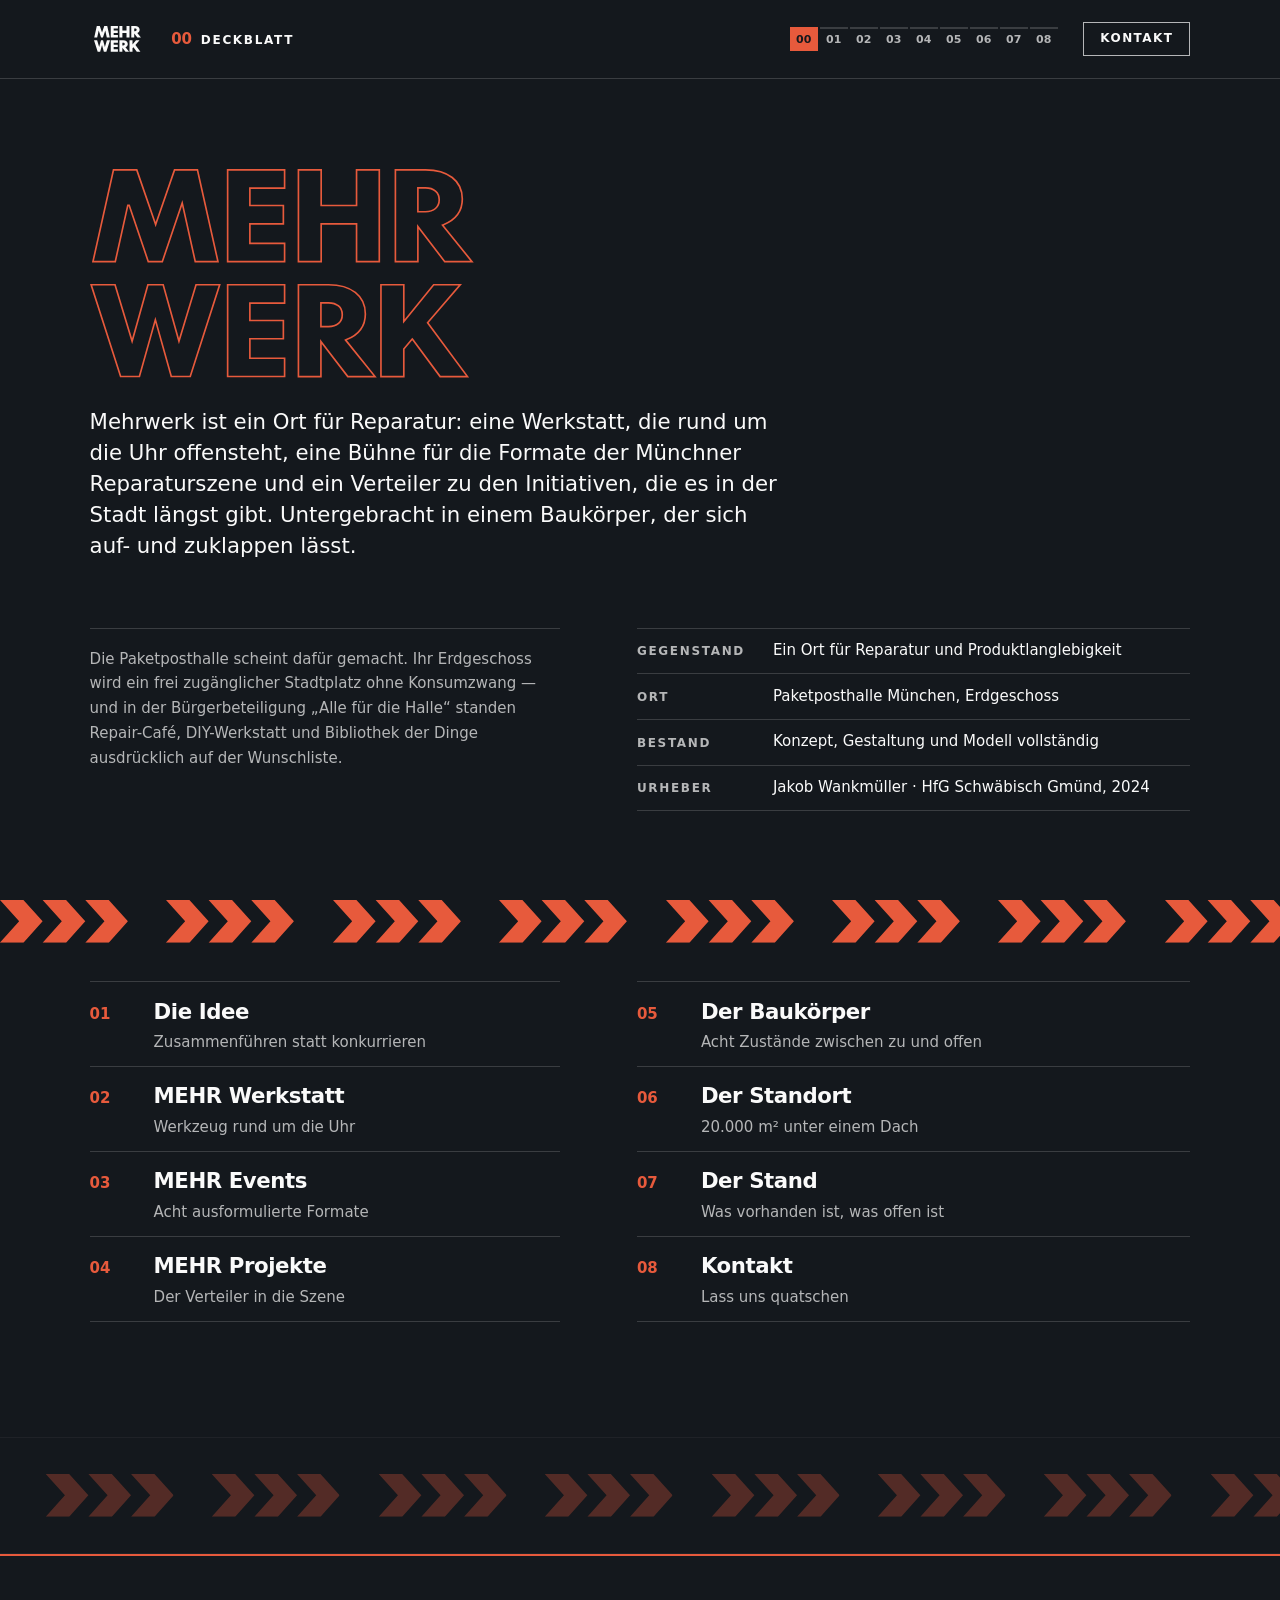
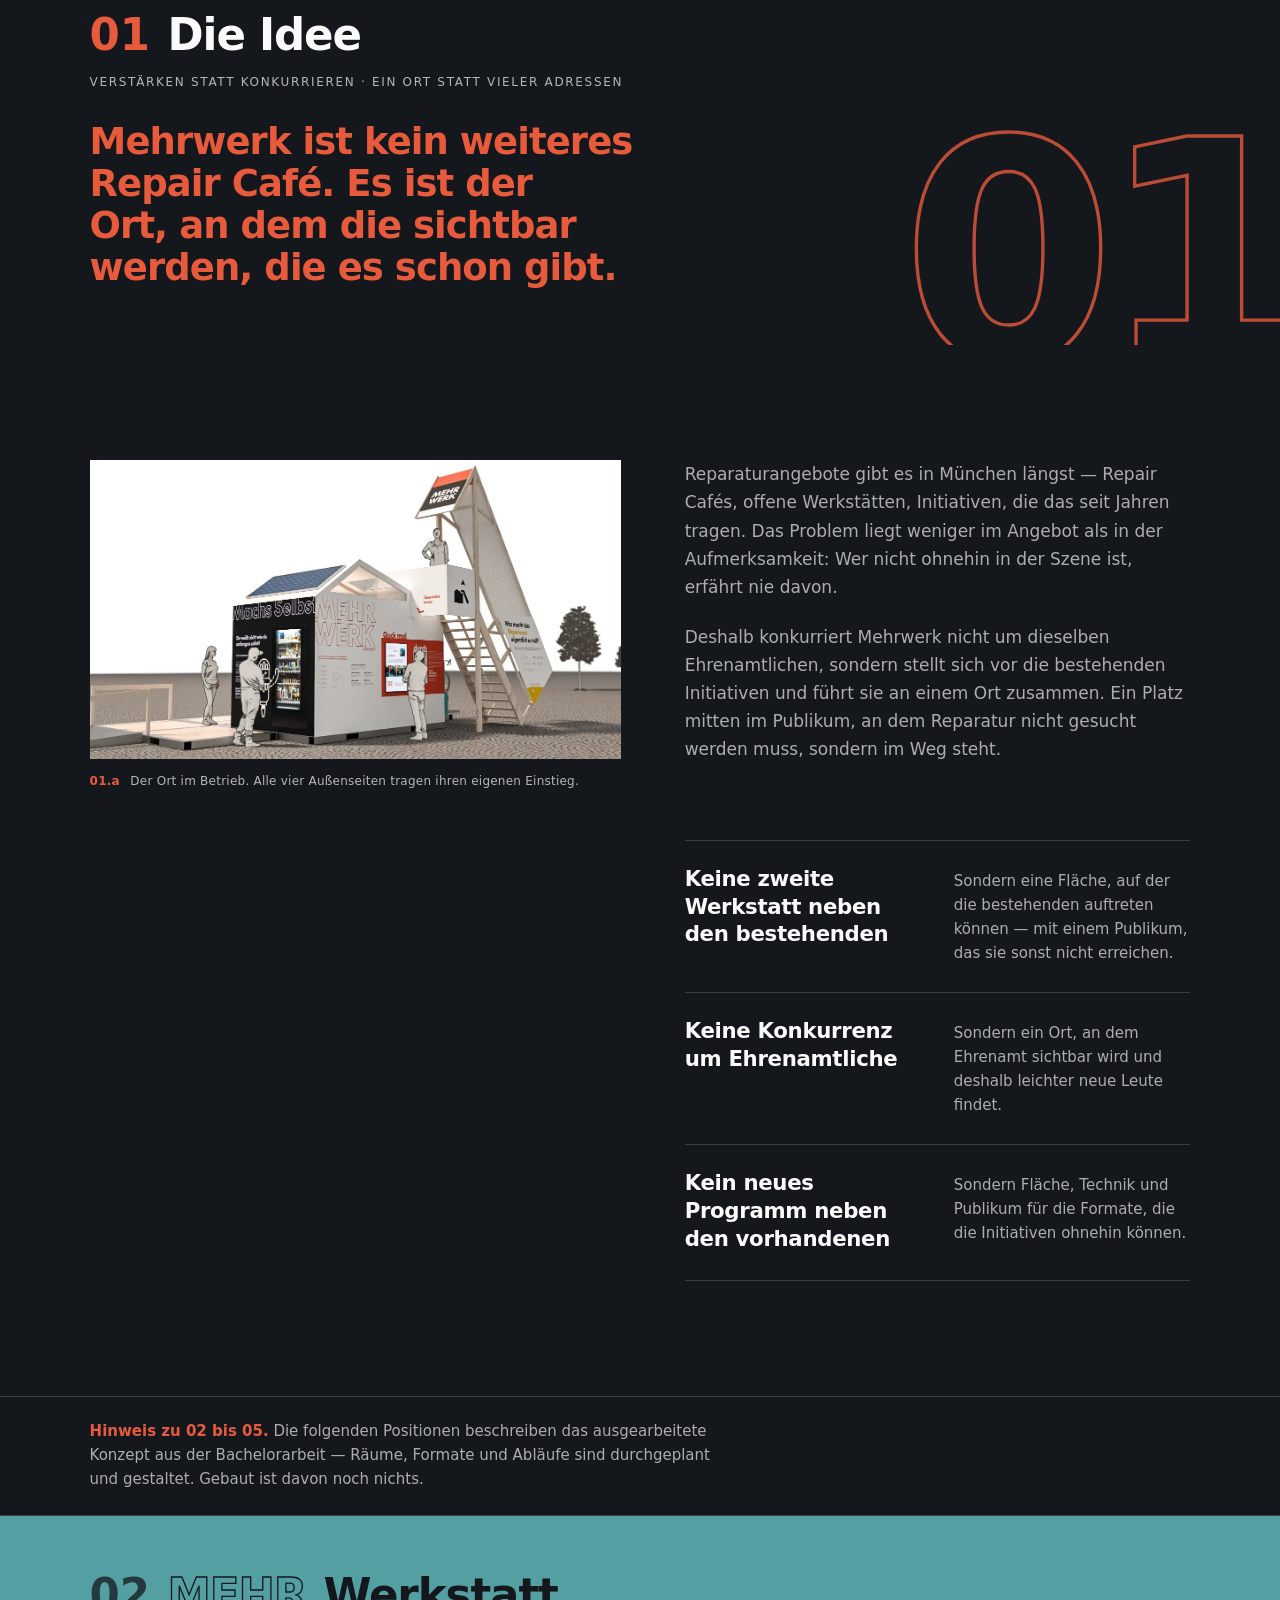
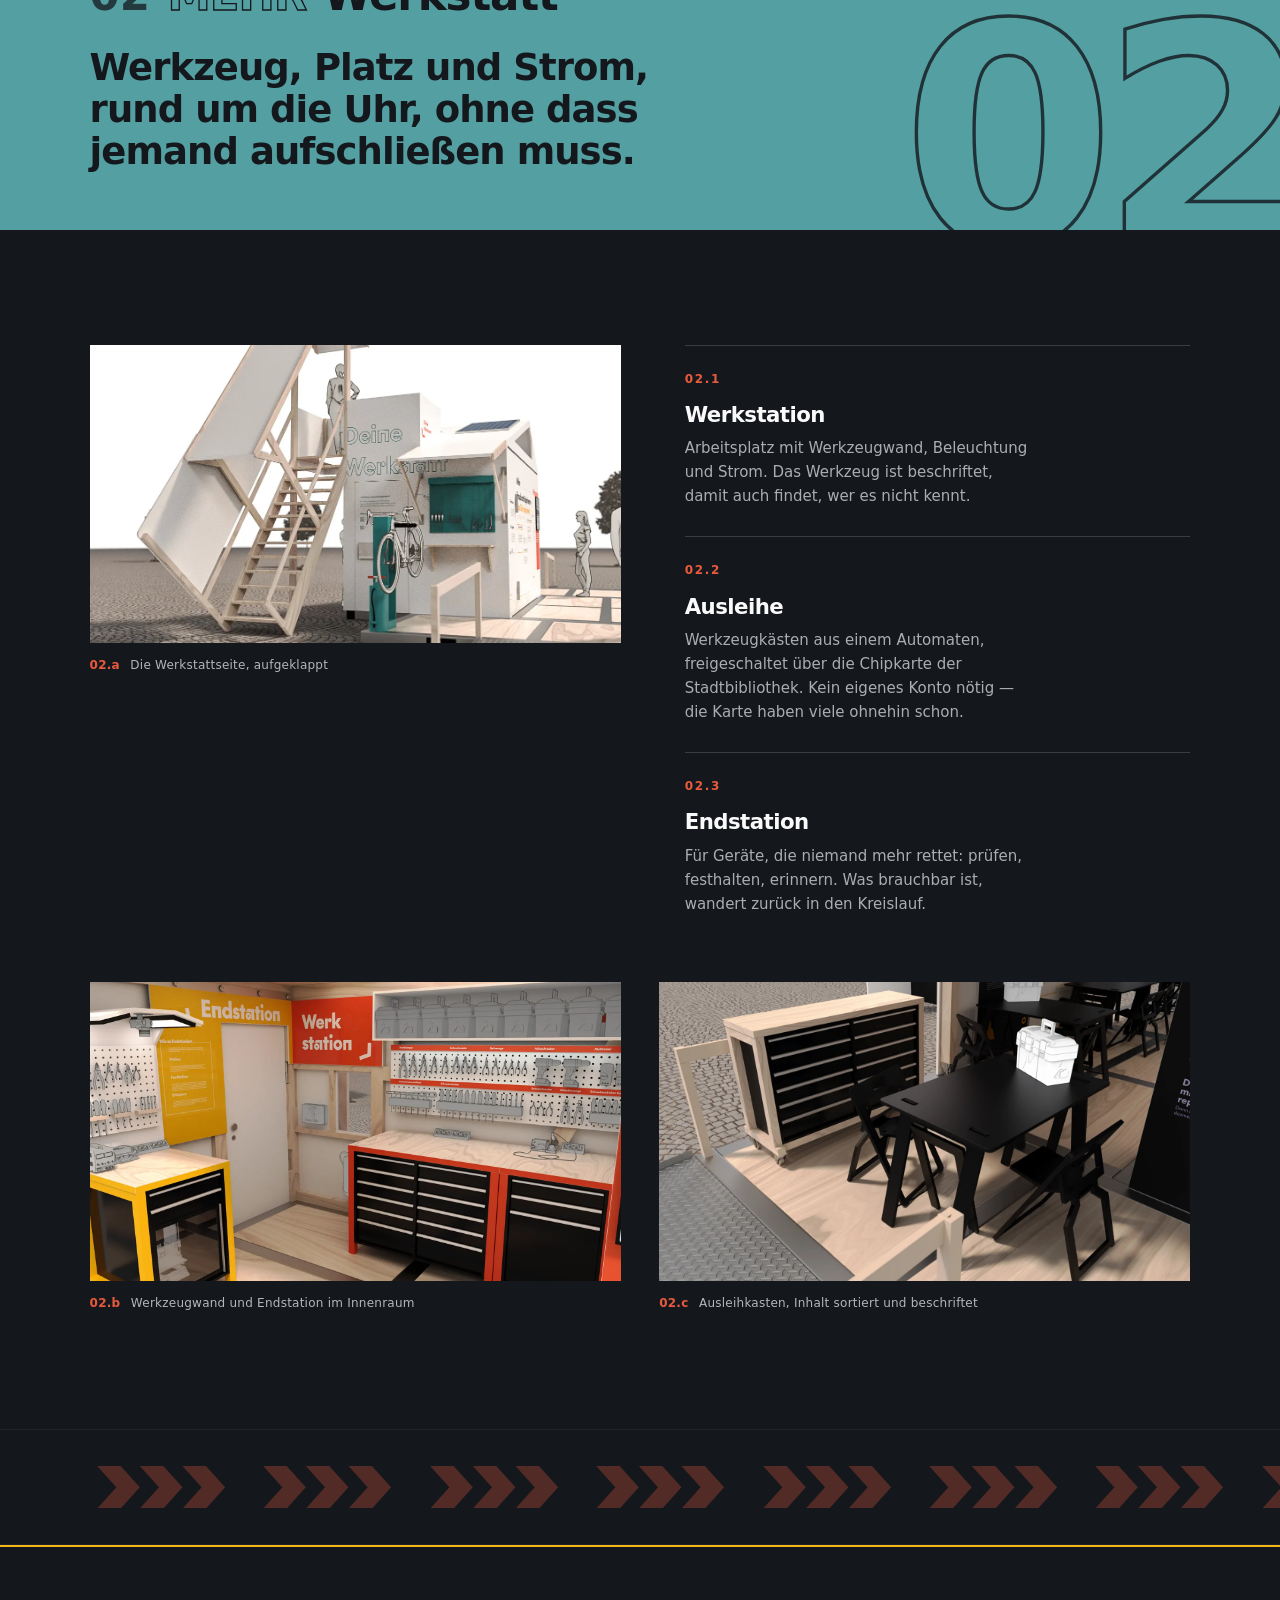
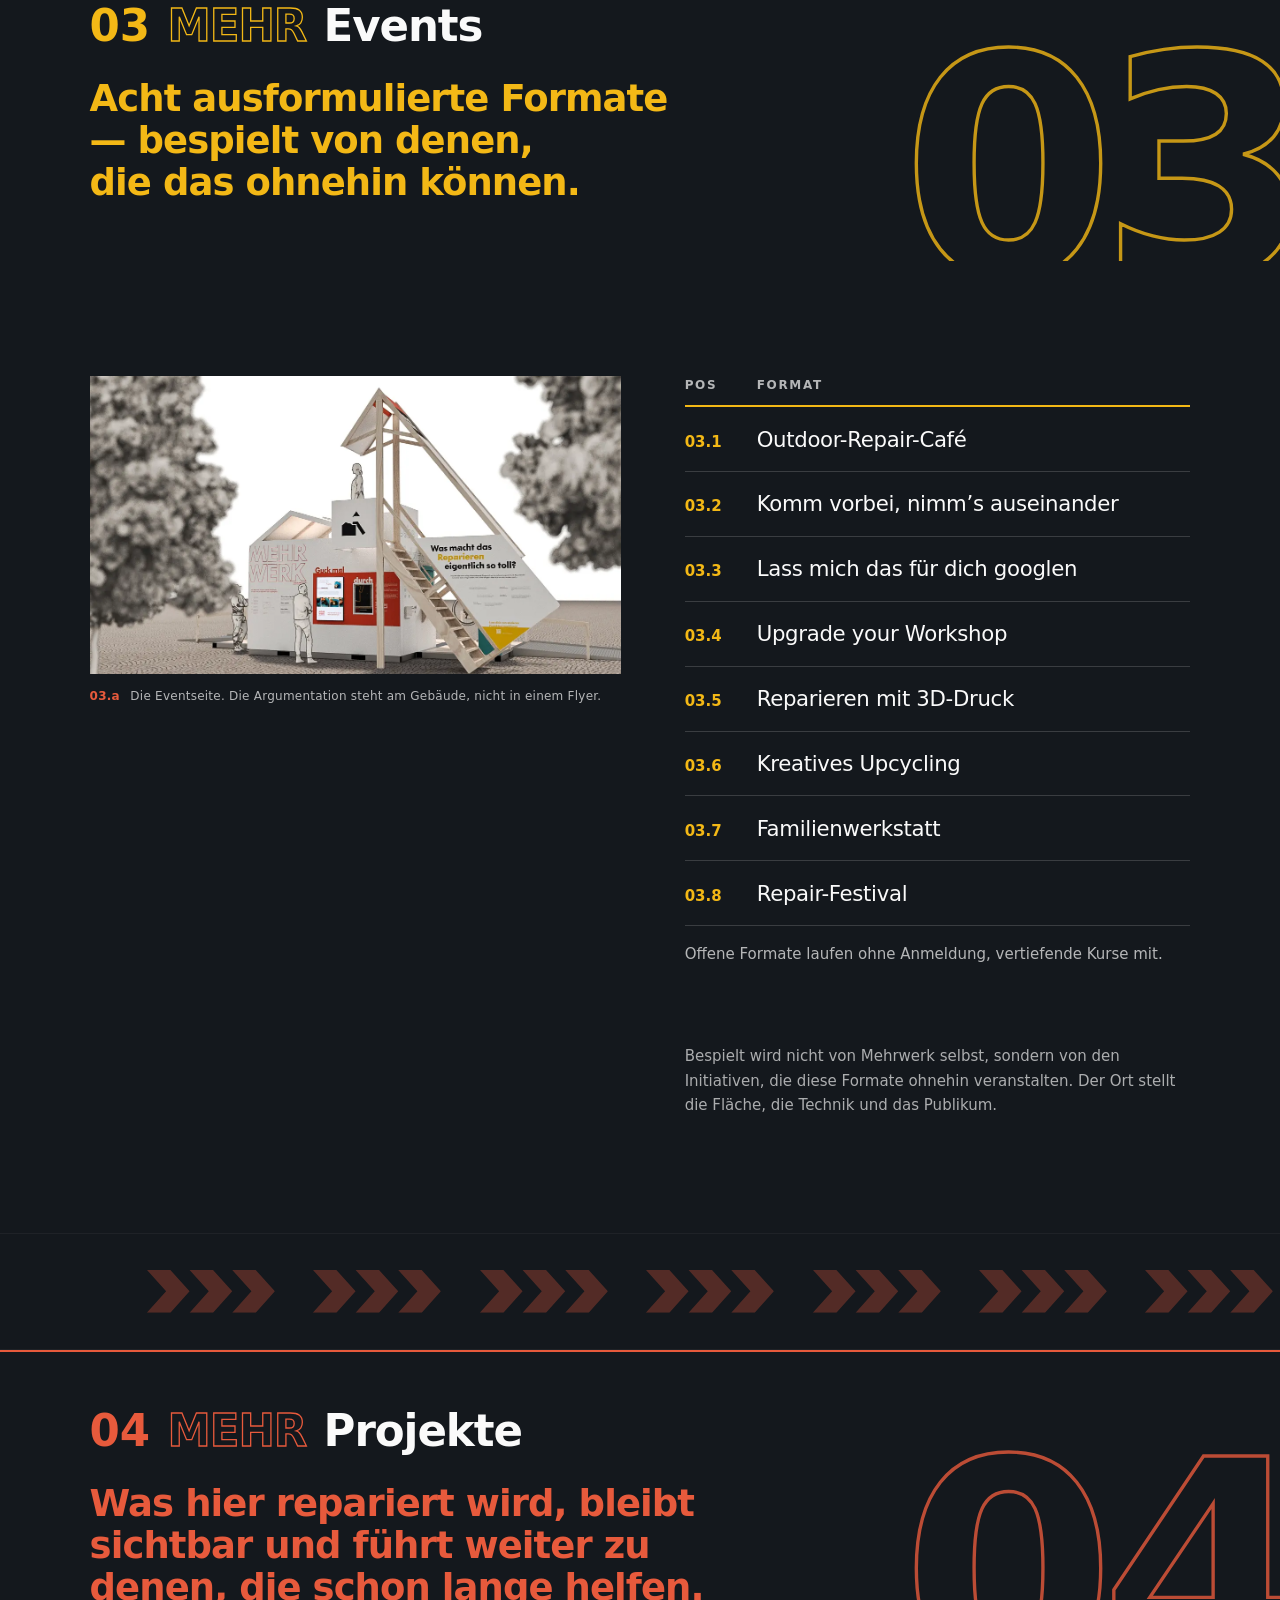
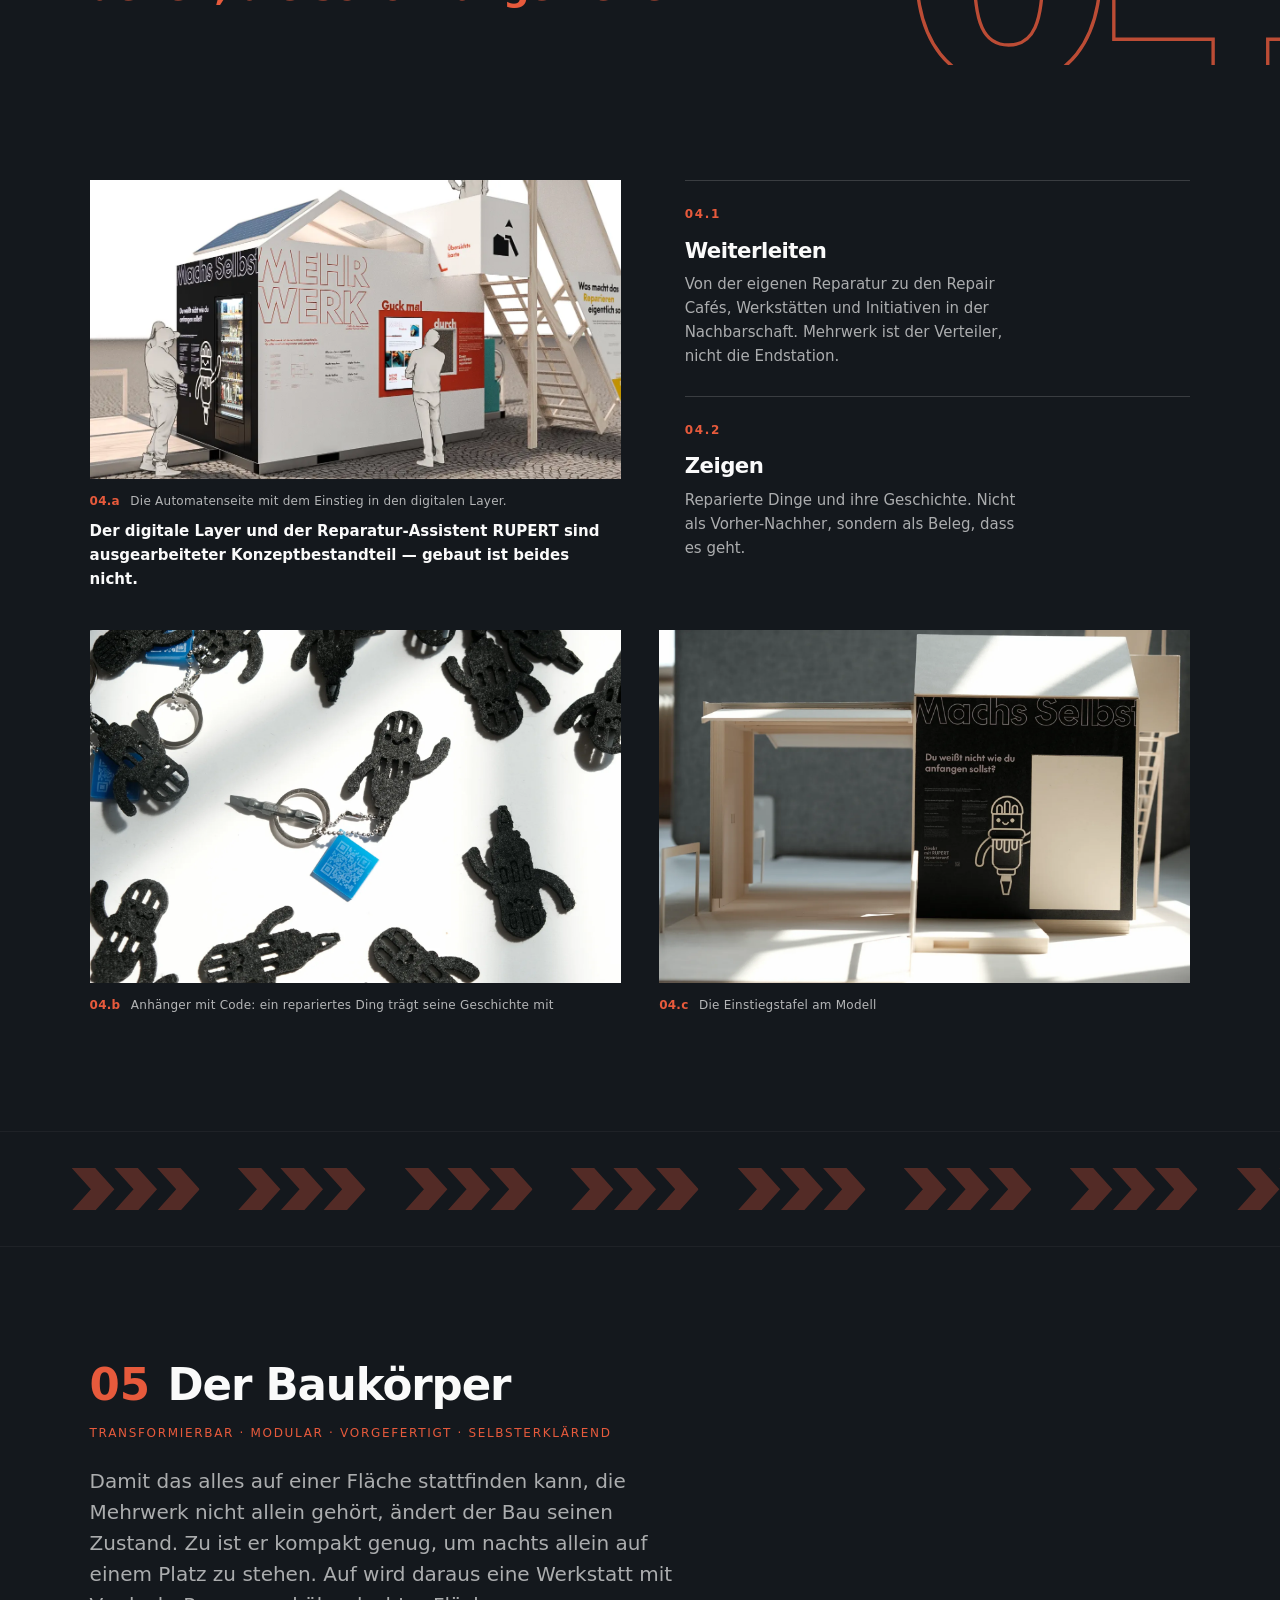
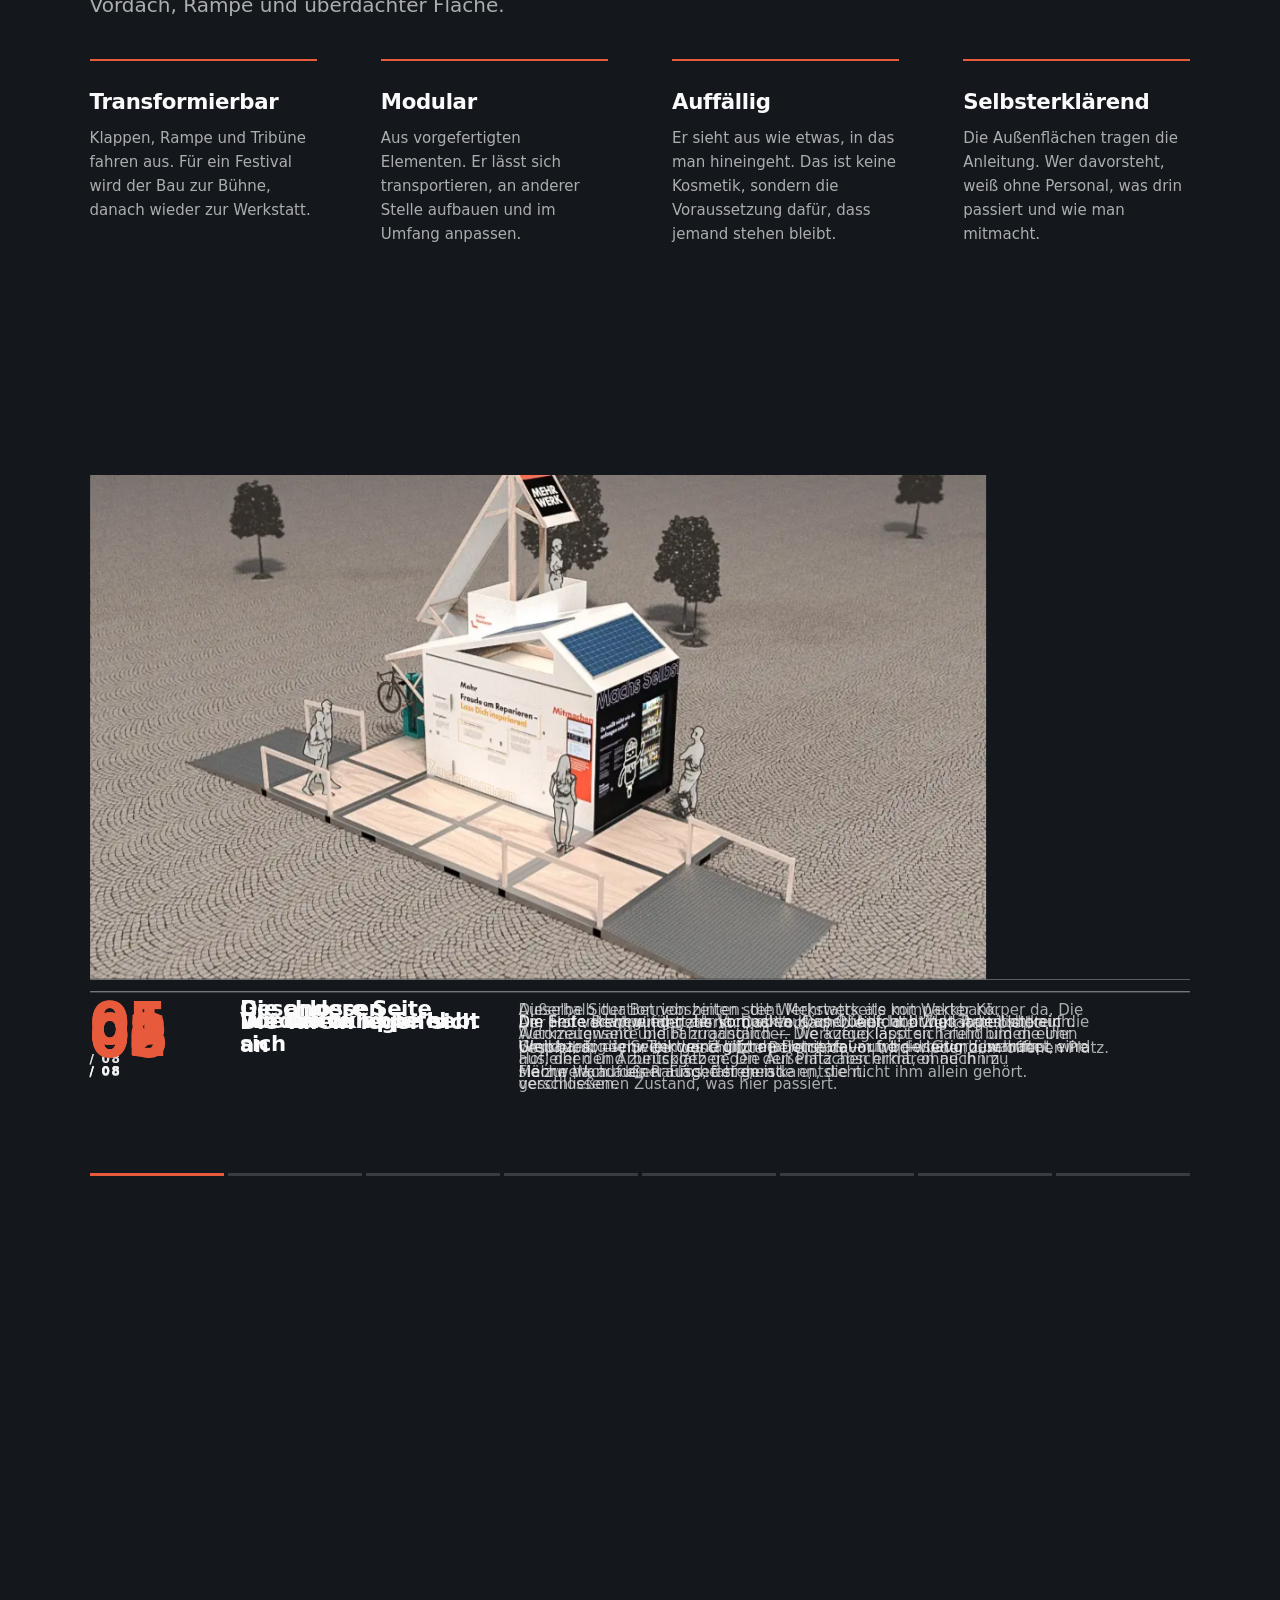
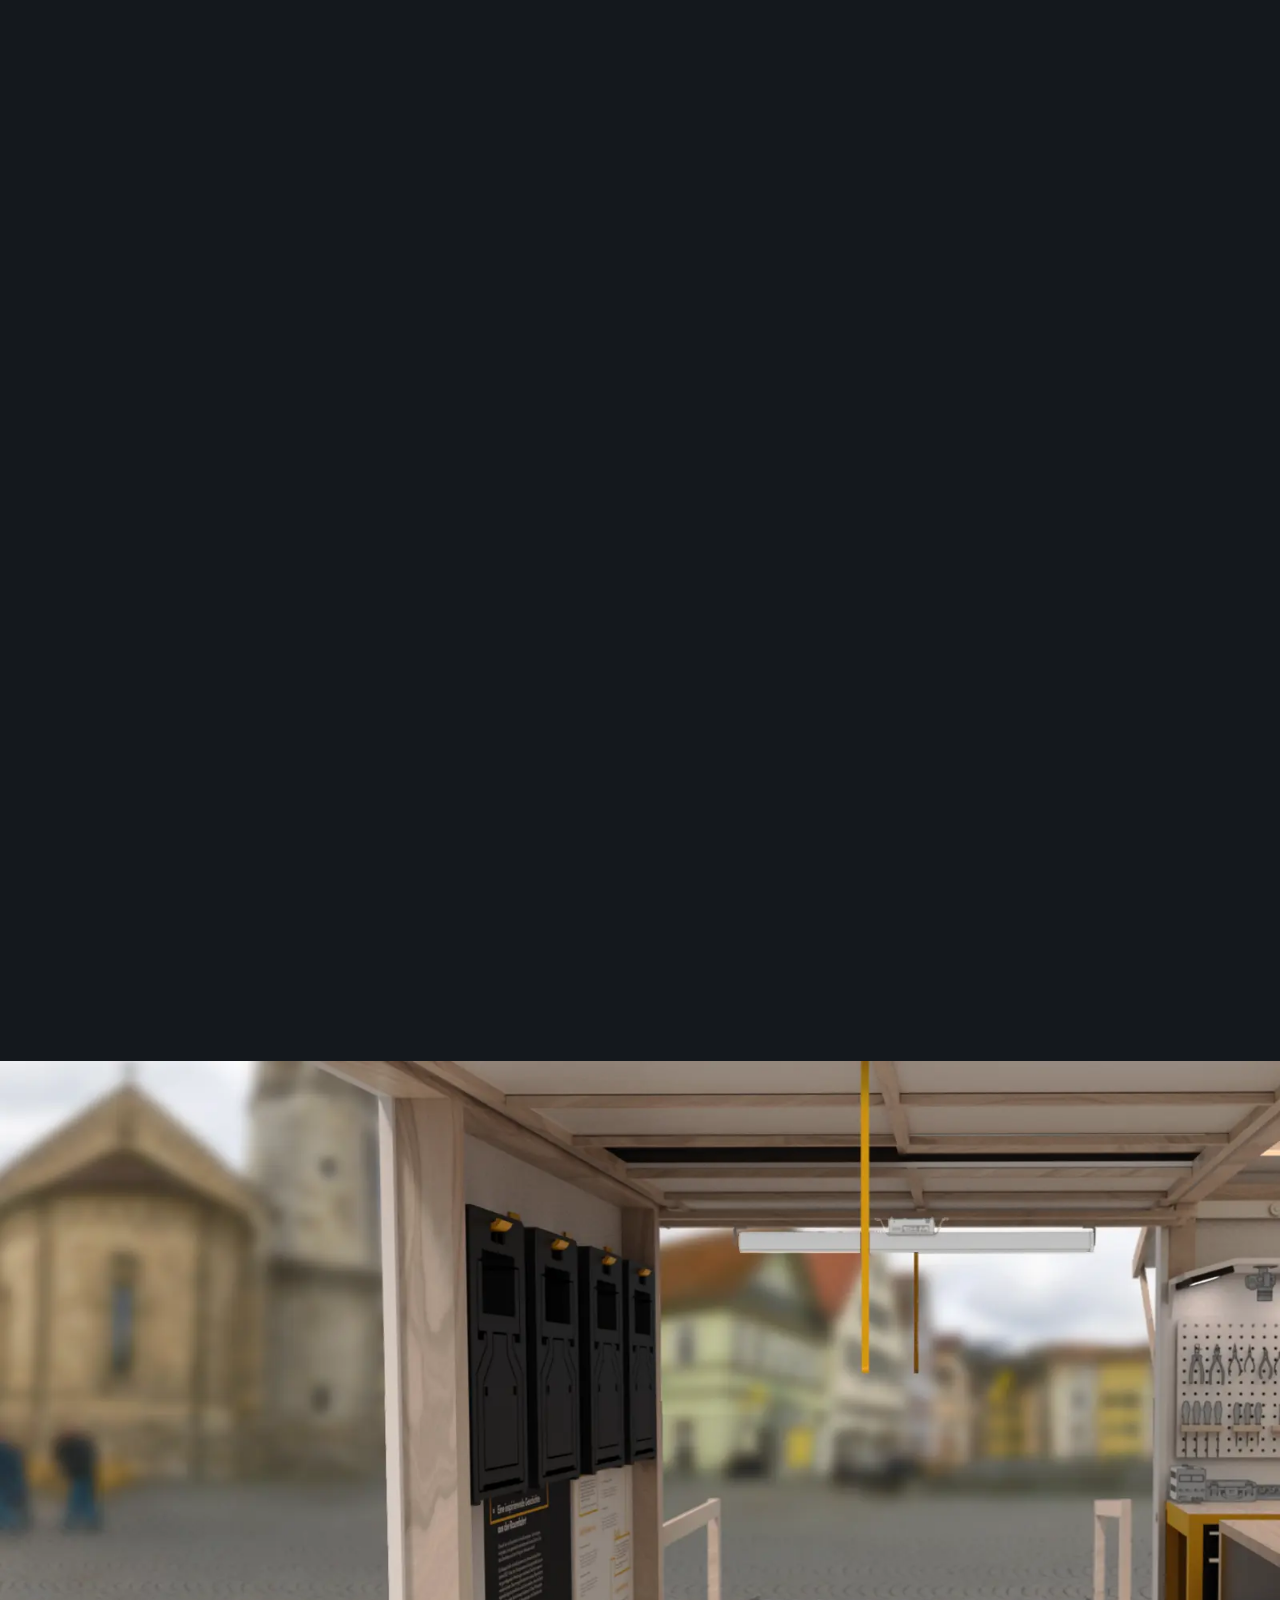
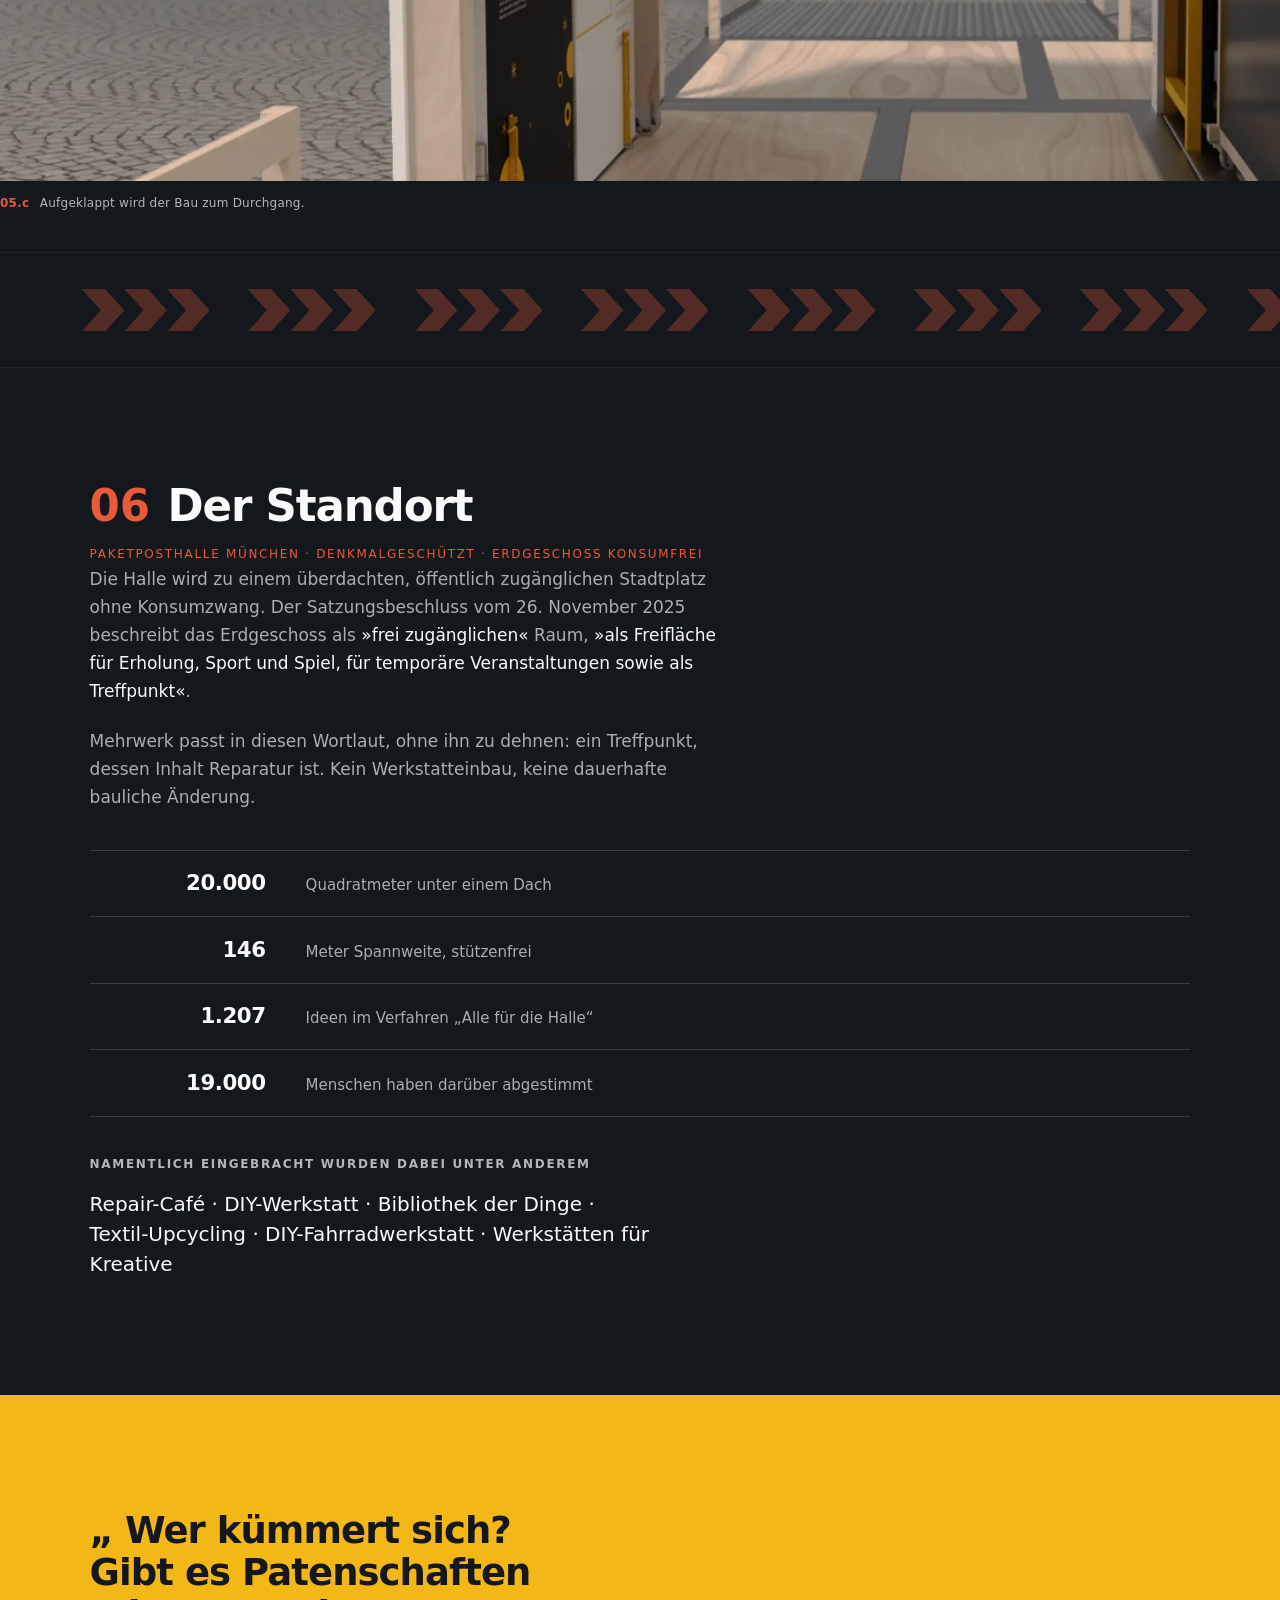
==== index.html @ 6c8d6176 "mehrwerk: Register-Seite, erste Fassung Statische Erklärseite zum Projekt mehrwerk in der Paketposth" ====
<!doctype html>
<html lang="de">
  <head>
    <meta charset="utf-8" />
    <meta name="viewport" content="width=device-width, initial-scale=1" />
    <title>
      Mehrwerk — Register eines Ortes für Reparatur, Paketposthalle München
    </title>
    <meta
      name="description"
      content="Mehrwerk führt die Münchner Reparaturszene an einem Ort zusammen: 24-Stunden-Werkstatt, Bühne für Formate, Verteiler zu bestehenden Initiativen — in einem Baukörper, der sich auf- und zuklappen lässt."
    />
    <meta
      property="og:title"
      content="Mehrwerk — ein Ort für Reparatur in der Paketposthalle"
    />
    <meta
      property="og:description"
      content="Werkstatt, Bühne und Verteiler in einem. Das vollständige Verzeichnis in acht Positionen."
    />
    <meta property="og:type" content="website" />
    <link
      rel="icon"
      href="data:image/svg+xml,%3Csvg xmlns='http://www.w3.org/2000/svg' viewBox='0 0 476 441'%3E%3Crect width='476' height='441' fill='%2314181D'/%3E%3Cpath d='M398.6 440.5L293 285.4v152.5H0V234l81.3-58.6 120.9 34.2v-33.6h122.5L476 391l-77.4 49.4ZM14 424h265.1V244.4h-77V224.2L84 190.7 14 241.2V424Zm279-163.6 109.6 161 53.7-34.3L317.4 190h-101.3v40.4h76.8v30Z' fill='%23FAFAFA'/%3E%3Cpath d='m379.2 123.6-93.3-17.9-93.3 17.9L286 0l93.3 123.6Zm-93.3-32.1 60.3 11.5-60.3-79.9-60.3 79.9 60.3-11.5Z' fill='%23FAFAFA'/%3E%3C/svg%3E"
    />
    <!-- General Sans über die Fontshare-API statt selbst gehostet: die
         Fontshare-Lizenz erlaubt die Auslieferung über ihre eigenen Server,
         die Ablage der Fontdatei in einem öffentlichen Repo nicht. -->
    <link rel="preconnect" href="https://api.fontshare.com" />
    <link rel="preconnect" href="https://cdn.fontshare.com" crossorigin />
    <link
      rel="stylesheet"
      href="https://api.fontshare.com/v2/css?f%5B%5D=general-sans@1&display=swap"
    />
    <link rel="stylesheet" href="styles.css" />
  </head>
  <body>
    <!--
THESIS: Mehrwerk ist fertig durchdacht — also tritt die Seite als Bauteilverzeichnis auf,
nicht als Landingpage. Acht nummerierte Positionen mit Kopf, Kurzspec und Belegmaterial.
Sie beweist Vollständigkeit durch ihre Form, statt sie zu behaupten. Verweigert wird der
Stapel gleichförmiger Sektionen mit Überschrift, Vorspann, Bild.
OWN-WORLD: Die gedruckte Außenhaut des Baus, ins Web gezogen. Dunkelgrau als Registerrücken,
Petrol/Gelb/Rot als Besitzfarbe je Kategorie-Position. Aufgerissene Konturlettern,
Signal-Rot-Chevrons als durchgehende Wegmarke, tabellarische Positionsziffern, Keylines.
Belegmaterial sind die Renderings der einzelnen Gebäudeseiten, nicht flache Artworkplatten.
STORY: das ist die Idee → das steckt drin → so verwandelt sich der Bau → deshalb diese
Halle → das steht, das fehlt → reden wir.
FIRST VIEWPORT: Dunkles Deckblatt. Die gezeichnete Wortmarke in Signal Rot, darunter die
Beschreibung in zwei Absätzen, eine Chevronreihe, der Titelblock und das Verzeichnis 01–08.
POSITION EINS IST DIE IDEE, nicht der Baukörper: was Mehrwerk ausmacht, ist das
Zusammenführen bestehender Initiativen an einem Ort.
JEDE POSITION HAT IHRE EIGENE TOPOLOGIE: der Kopf bleibt klebend stehen, der Inhalt zieht
darüber hinweg; nur 02 trägt dabei eine Farbfläche.
FORM: Bauteilverzeichnis — Kandidat 7 der geordneten Strukturliste. Seed cea12b9c.
FINISH: unreviewed and undocumented is unfinished; this build ends with the finish review, the verdict, and DESIGN.md
-->

    <svg
      width="0"
      height="0"
      style="position: absolute"
      aria-hidden="true"
      focusable="false"
    >
      <symbol id="chev" viewBox="0 0 120 40">
        <path
          d="M0 0l18 20-18 20h22l18-20L22 0zM40 0l18 20-18 20h22l18-20L62 0zM80 0l18 20-18 20h22l18-20L102 0z"
          fill="currentColor"
        />
      </symbol>
    </svg>

    <a class="skip" href="#pos-00">Zum Inhalt springen</a>

    <header class="leiste">
      <a
        class="leiste__plate"
        href="#pos-00"
        aria-label="Mehrwerk — Anfang des Registers"
      >
        <img src="assets/wortmarke-white-fill.svg" alt="" />
      </a>

      <p class="leiste__stand" aria-live="polite">
        <span class="leiste__nr" data-spur-nr>00</span>
        <span class="leiste__titel" data-spur-titel>Deckblatt</span>
      </p>

      <nav class="spur" aria-label="Verzeichnis">
        <a href="#pos-00" data-spur-tick><span>00</span></a>
        <a href="#pos-01" data-spur-tick><span>01</span></a>
        <a href="#pos-02" data-spur-tick><span>02</span></a>
        <a href="#pos-03" data-spur-tick><span>03</span></a>
        <a href="#pos-04" data-spur-tick><span>04</span></a>
        <a href="#pos-05" data-spur-tick><span>05</span></a>
        <a href="#pos-06" data-spur-tick><span>06</span></a>
        <a href="#pos-07" data-spur-tick><span>07</span></a>
        <a href="#pos-08" data-spur-tick><span>08</span></a>
      </nav>

      <a class="leiste__cta" href="#pos-08">Kontakt</a>
    </header>

    <main>
      <!-- ═══════════ POS 00 · DECKBLATT ═══════════ -->
      <section
        class="pos deck"
        id="pos-00"
        data-pos="00"
        data-titel="Deckblatt"
      >
        <div class="deck__blatt">
          <div class="deck__fuss">
            <img class="deck__marke" src="assets/wortmarke-red-contour.svg" />
            <p class="deck__these">
              Mehrwerk ist ein Ort für Reparatur: eine Werkstatt, die rund um
              die Uhr offensteht, eine Bühne für die Formate der Münchner
              Reparaturszene und ein Verteiler zu den Initiativen, die es in der
              Stadt längst gibt. Untergebracht in einem Baukörper, der sich auf-
              und zuklappen lässt.
            </p>
            <div class="deck__unten">
              <p class="deck__ort">
                Die Paketposthalle scheint dafür gemacht. Ihr Erdgeschoss wird
                ein frei zugänglicher Stadtplatz ohne Konsumzwang — und in der
                Bürgerbeteiligung „Alle für die Halle“ standen Repair-Café,
                DIY-Werkstatt und Bibliothek der Dinge ausdrücklich auf der
                Wunschliste.
              </p>
              <dl class="titelblock">
                <div>
                  <dt>Gegenstand</dt>
                  <dd>Ein Ort für Reparatur und Produktlanglebigkeit</dd>
                </div>
                <div>
                  <dt>Ort</dt>
                  <dd>Paketposthalle München, Erdgeschoss</dd>
                </div>
                <div>
                  <dt>Bestand</dt>
                  <dd>Konzept, Gestaltung und Modell vollständig</dd>
                </div>
                <div>
                  <dt>Urheber</dt>
                  <dd>Jakob Wankmüller · HfG Schwäbisch Gmünd, 2024</dd>
                </div>
              </dl>
            </div>
          </div>
        </div>

        <div class="marsch" data-marsch aria-hidden="true">
          <svg viewBox="0 0 120 40"><use href="#chev" /></svg>
          <svg viewBox="0 0 120 40"><use href="#chev" /></svg>
          <svg viewBox="0 0 120 40"><use href="#chev" /></svg>
          <svg viewBox="0 0 120 40"><use href="#chev" /></svg>
          <svg viewBox="0 0 120 40"><use href="#chev" /></svg>
          <svg viewBox="0 0 120 40"><use href="#chev" /></svg>
          <svg viewBox="0 0 120 40"><use href="#chev" /></svg>
          <svg viewBox="0 0 120 40"><use href="#chev" /></svg>
        </div>

        <div class="deck__unten-index">
          <div class="deck__index">
            <ol class="index">
              <li>
                <a href="#pos-01"
                  ><b>01</b><span>Die Idee</span
                  ><i>Zusammenführen statt konkurrieren</i></a
                >
              </li>
              <li>
                <a href="#pos-02"
                  ><b>02</b><span>MEHR Werkstatt</span
                  ><i>Werkzeug rund um die Uhr</i></a
                >
              </li>
              <li>
                <a href="#pos-03"
                  ><b>03</b><span>MEHR Events</span
                  ><i>Acht ausformulierte Formate</i></a
                >
              </li>
              <li>
                <a href="#pos-04"
                  ><b>04</b><span>MEHR Projekte</span
                  ><i>Der Verteiler in die Szene</i></a
                >
              </li>
            </ol>
          </div>
          <div class="deck__index">
            <ol class="index">
              <li>
                <a href="#pos-05"
                  ><b>05</b><span>Der Baukörper</span
                  ><i>Acht Zustände zwischen zu und offen</i></a
                >
              </li>
              <li>
                <a href="#pos-06"
                  ><b>06</b><span>Der Standort</span
                  ><i>20.000 m² unter einem Dach</i></a
                >
              </li>
              <li>
                <a href="#pos-07"
                  ><b>07</b><span>Der Stand</span
                  ><i>Was vorhanden ist, was offen ist</i></a
                >
              </li>
              <li>
                <a href="#pos-08"
                  ><b>08</b><span>Kontakt</span><i>Lass uns quatschen</i></a
                >
              </li>
            </ol>
          </div>
        </div>
      </section>

      <div class="marsch marsch--trenner" data-marsch aria-hidden="true">
        <svg viewBox="0 0 120 40"><use href="#chev" /></svg
        ><svg viewBox="0 0 120 40"><use href="#chev" /></svg
        ><svg viewBox="0 0 120 40"><use href="#chev" /></svg
        ><svg viewBox="0 0 120 40"><use href="#chev" /></svg
        ><svg viewBox="0 0 120 40"><use href="#chev" /></svg
        ><svg viewBox="0 0 120 40"><use href="#chev" /></svg>
        <svg viewBox="0 0 120 40"><use href="#chev" /></svg>
        <svg viewBox="0 0 120 40"><use href="#chev" /></svg>
        <svg viewBox="0 0 120 40"><use href="#chev" /></svg>
      </div>

      <!-- ═══════════ POS 01 · DIE IDEE ═══════════ -->
      <section
        class="pos kat kat--idee"
        id="pos-01"
        data-pos="01"
        data-titel="Die Idee"
      >
        <div class="kat__kopf kat__kopf--offen" data-nr="01">
          <h2 class="kopf"><span class="kopf__nr">01</span> Die Idee</h2>
          <p class="spec">
            verstärken statt konkurrieren · ein Ort statt vieler Adressen
          </p>
          <p class="setzung">
            Mehrwerk ist kein weiteres Repair Café. Es ist der Ort, an dem die
            sichtbar werden, die es schon gibt.
          </p>
        </div>

        <div class="kat__lauf">
          <div class="platte">
            <div class="lauf">
              <figure class="seite">
                <img
                  src="assets/seite-gesamt.webp"
                  alt="Rendering des geöffneten Baukörpers auf einem Platz: die Automatenseite mit dem Schriftzug Machs Selbst, daneben die Wortmarke MEHR WERK, rechts die Treppe zur Aussichtsplattform, Menschen davor."
                  width="1200"
                  height="675"
                  loading="lazy"
                />
                <figcaption>
                  <b>01.a</b> Der Ort im Betrieb. Alle vier Außenseiten tragen
                  ihren eigenen Einstieg.
                </figcaption>
              </figure>

              <div class="lauf__text">
                <div class="fliess">
                  <p>
                    Reparaturangebote gibt es in München längst — Repair Cafés,
                    offene Werkstätten, Initiativen, die das seit Jahren tragen.
                    Das Problem liegt weniger im Angebot als in der
                    Aufmerksamkeit: Wer nicht ohnehin in der Szene ist, erfährt
                    nie davon.
                  </p>
                  <p>
                    Deshalb konkurriert Mehrwerk nicht um dieselben
                    Ehrenamtlichen, sondern stellt sich vor die bestehenden
                    Initiativen und führt sie an einem Ort zusammen. Ein Platz
                    mitten im Publikum, an dem Reparatur nicht gesucht werden
                    muss, sondern im Weg steht.
                  </p>
                </div>

                <dl class="gegen">
                  <div>
                    <dt>Keine zweite Werkstatt neben den bestehenden</dt>
                    <dd>
                      Sondern eine Fläche, auf der die bestehenden auftreten
                      können — mit einem Publikum, das sie sonst nicht
                      erreichen.
                    </dd>
                  </div>
                  <div>
                    <dt>Keine Konkurrenz um Ehrenamtliche</dt>
                    <dd>
                      Sondern ein Ort, an dem Ehrenamt sichtbar wird und deshalb
                      leichter neue Leute findet.
                    </dd>
                  </div>
                  <div>
                    <dt>Kein neues Programm neben den vorhandenen</dt>
                    <dd>
                      Sondern Fläche, Technik und Publikum für die Formate, die
                      die Initiativen ohnehin können.
                    </dd>
                  </div>
                </dl>
              </div>
            </div>
          </div>
        </div>
      </section>

      <div class="hinweis">
        <p>
          <b>Hinweis zu 02 bis 05.</b> Die folgenden Positionen beschreiben das
          ausgearbeitete Konzept aus der Bachelorarbeit — Räume, Formate und
          Abläufe sind durchgeplant und gestaltet. Gebaut ist davon noch nichts.
        </p>
      </div>

      <!-- ═══════════ POS 02 · MEHR WERKSTATT ═══════════ -->
      <section
        class="pos kat kat--werkstatt"
        id="pos-02"
        data-pos="02"
        data-titel="MEHR Werkstatt"
      >
        <div class="kat__kopf" data-nr="02">
          <h2 class="kopf">
            <span class="kopf__nr">02</span>
            <span class="kontur">MEHR</span> Werkstatt
          </h2>
          <p class="setzung">
            Werkzeug, Platz und Strom, rund um die Uhr, ohne dass jemand
            aufschließen muss.
          </p>
        </div>

        <div class="kat__lauf">
          <div class="platte">
            <div class="lauf">
              <figure class="seite">
                <img
                  src="assets/seite-werkstatt.webp"
                  alt="Rendering der Werkstattseite: die aufgeklappte Wand gibt den Arbeitsplatz frei, ein Fahrrad steht im Ständer, darüber der Schriftzug Deine Werkstatt in Kontur."
                  width="1200"
                  height="675"
                  loading="lazy"
                />
                <figcaption>
                  <b>02.a</b> Die Werkstattseite, aufgeklappt
                </figcaption>
              </figure>

              <ol class="teile teile--liste">
                <li>
                  <p class="teile__nr">02.1</p>
                  <h3>Werkstation</h3>
                  <p>
                    Arbeitsplatz mit Werkzeugwand, Beleuchtung und Strom. Das
                    Werkzeug ist beschriftet, damit auch findet, wer es nicht
                    kennt.
                  </p>
                </li>
                <li>
                  <p class="teile__nr">02.2</p>
                  <h3>Ausleihe</h3>
                  <p>
                    Werkzeugkästen aus einem Automaten, freigeschaltet über die
                    Chipkarte der Stadtbibliothek. Kein eigenes Konto nötig —
                    die Karte haben viele ohnehin schon.
                  </p>
                </li>
                <li>
                  <p class="teile__nr">02.3</p>
                  <h3>Endstation</h3>
                  <p>
                    Für Geräte, die niemand mehr rettet: prüfen, festhalten,
                    erinnern. Was brauchbar ist, wandert zurück in den
                    Kreislauf.
                  </p>
                </li>
              </ol>
            </div>

            <div class="paar">
              <figure>
                <img
                  src="assets/innenraum.webp"
                  alt="Innenraum der Werkstation: Werkzeugwand mit beschrifteten Werkzeugen, rote und gelbe Werkbänke, Beschriftung Werkstation und Endstation."
                  width="1600"
                  height="900"
                  loading="lazy"
                />
                <figcaption>
                  <b>02.b</b> Werkzeugwand und Endstation im Innenraum
                </figcaption>
              </figure>
              <figure>
                <img
                  src="assets/werkzeugkasten.webp"
                  alt="Der Werkzeugkasten aus dem Ausleihautomaten, geöffnet mit sortiertem Inhalt."
                  width="1400"
                  height="788"
                  loading="lazy"
                />
                <figcaption>
                  <b>02.c</b> Ausleihkasten, Inhalt sortiert und beschriftet
                </figcaption>
              </figure>
            </div>
          </div>
        </div>
      </section>

      <div class="marsch marsch--trenner" data-marsch aria-hidden="true">
        <svg viewBox="0 0 120 40"><use href="#chev" /></svg
        ><svg viewBox="0 0 120 40"><use href="#chev" /></svg
        ><svg viewBox="0 0 120 40"><use href="#chev" /></svg
        ><svg viewBox="0 0 120 40"><use href="#chev" /></svg
        ><svg viewBox="0 0 120 40"><use href="#chev" /></svg
        ><svg viewBox="0 0 120 40"><use href="#chev" /></svg>
        <svg viewBox="0 0 120 40"><use href="#chev" /></svg>
        <svg viewBox="0 0 120 40"><use href="#chev" /></svg>
        <svg viewBox="0 0 120 40"><use href="#chev" /></svg>
      </div>

      <!-- ═══════════ POS 03 · MEHR EVENTS ═══════════ -->
      <section
        class="pos kat kat--events"
        id="pos-03"
        data-pos="03"
        data-titel="MEHR Events"
      >
        <div class="kat__kopf kat__kopf--offen" data-nr="03">
          <h2 class="kopf">
            <span class="kopf__nr">03</span>
            <span class="kontur">MEHR</span> Events
          </h2>
          <p class="setzung">
            Acht ausformulierte Formate — bespielt von denen, die das ohnehin
            können.
          </p>
        </div>

        <div class="kat__lauf">
          <div class="platte">
            <div class="lauf">
              <figure class="seite">
                <img
                  src="assets/seite-events.webp"
                  alt="Rendering der Eventseite: die Tafel mit der Frage Was macht das Reparieren eigentlich so toll?, daneben die rote Fläche Guck mal durch und die Treppe zur Plattform."
                  width="1200"
                  height="675"
                  loading="lazy"
                />
                <figcaption>
                  <b>03.a</b> Die Eventseite. Die Argumentation steht am
                  Gebäude, nicht in einem Flyer.
                </figcaption>
              </figure>

              <div class="lauf__text">
                <div class="brett">
                  <div class="brett__kopf" aria-hidden="true">
                    <span>Pos</span><span>Format</span>
                  </div>
                  <ol class="brett__zeilen">
                    <li><b>03.1</b><span>Outdoor-Repair-Café</span></li>
                    <li>
                      <b>03.2</b><span>Komm vorbei, nimm’s auseinander</span>
                    </li>
                    <li>
                      <b>03.3</b><span>Lass mich das für dich googlen</span>
                    </li>
                    <li><b>03.4</b><span>Upgrade your Workshop</span></li>
                    <li><b>03.5</b><span>Reparieren mit 3D-Druck</span></li>
                    <li><b>03.6</b><span>Kreatives Upcycling</span></li>
                    <li><b>03.7</b><span>Familienwerkstatt</span></li>
                    <li><b>03.8</b><span>Repair-Festival</span></li>
                  </ol>
                  <p class="brett__fuss">
                    Offene Formate laufen ohne Anmeldung, vertiefende Kurse mit.
                  </p>
                </div>

                <p class="nachsatz">
                  Bespielt wird nicht von Mehrwerk selbst, sondern von den
                  Initiativen, die diese Formate ohnehin veranstalten. Der Ort
                  stellt die Fläche, die Technik und das Publikum.
                </p>
              </div>
            </div>
          </div>
        </div>
      </section>

      <div class="marsch marsch--trenner" data-marsch aria-hidden="true">
        <svg viewBox="0 0 120 40"><use href="#chev" /></svg
        ><svg viewBox="0 0 120 40"><use href="#chev" /></svg
        ><svg viewBox="0 0 120 40"><use href="#chev" /></svg
        ><svg viewBox="0 0 120 40"><use href="#chev" /></svg
        ><svg viewBox="0 0 120 40"><use href="#chev" /></svg
        ><svg viewBox="0 0 120 40"><use href="#chev" /></svg>
        <svg viewBox="0 0 120 40"><use href="#chev" /></svg>
        <svg viewBox="0 0 120 40"><use href="#chev" /></svg>
        <svg viewBox="0 0 120 40"><use href="#chev" /></svg>
      </div>

      <!-- ═══════════ POS 04 · MEHR PROJEKTE ═══════════ -->
      <section
        class="pos kat kat--projekte"
        id="pos-04"
        data-pos="04"
        data-titel="MEHR Projekte"
      >
        <div class="kat__kopf kat__kopf--offen" data-nr="04">
          <h2 class="kopf">
            <span class="kopf__nr">04</span>
            <span class="kontur">MEHR</span> Projekte
          </h2>
          <p class="setzung">
            Was hier repariert wird, bleibt sichtbar und führt weiter zu denen,
            die schon lange helfen.
          </p>
        </div>

        <div class="kat__lauf">
          <div class="platte">
            <div class="lauf">
              <figure class="seite">
                <img
                  src="assets/seite-projekte.webp"
                  alt="Rendering der Automatenseite aus der Nähe: die schwarze Tafel Machs Selbst mit dem Ausleihautomaten, daneben die Wortmarke MEHR WERK und die rote Fläche Guck mal durch."
                  width="1200"
                  height="675"
                  loading="lazy"
                />
                <figcaption>
                  <b>04.a</b> Die Automatenseite mit dem Einstieg in den
                  digitalen Layer.
                  <strong
                    >Der digitale Layer und der Reparatur-Assistent RUPERT sind
                    ausgearbeiteter Konzeptbestandteil — gebaut ist beides
                    nicht.</strong
                  >
                </figcaption>
              </figure>

              <ol class="teile teile--liste">
                <li>
                  <p class="teile__nr">04.1</p>
                  <h3>Weiterleiten</h3>
                  <p>
                    Von der eigenen Reparatur zu den Repair Cafés, Werkstätten
                    und Initiativen in der Nachbarschaft. Mehrwerk ist der
                    Verteiler, nicht die Endstation.
                  </p>
                </li>
                <li>
                  <p class="teile__nr">04.2</p>
                  <h3>Zeigen</h3>
                  <p>
                    Reparierte Dinge und ihre Geschichte. Nicht als
                    Vorher-Nachher, sondern als Beleg, dass es geht.
                  </p>
                </li>
              </ol>
            </div>

            <div class="paar">
              <figure>
                <img
                  src="assets/modell-6.webp"
                  alt="Gedruckte Schlüsselanhänger in Form kleiner Figuren mit blauen QR-Anhängern, verstreut auf weißem Grund."
                  width="1600"
                  height="1066"
                  loading="lazy"
                />
                <figcaption>
                  <b>04.b</b> Anhänger mit Code: ein repariertes Ding trägt
                  seine Geschichte mit
                </figcaption>
              </figure>
              <figure>
                <img
                  src="assets/modell-3.webp"
                  alt="Modelldetail: die Tafel mit der Aufschrift Machs Selbst und der Frage Du weißt nicht wie du anfangen sollst."
                  width="1600"
                  height="1066"
                  loading="lazy"
                />
                <figcaption>
                  <b>04.c</b> Die Einstiegstafel am Modell
                </figcaption>
              </figure>
            </div>
          </div>
        </div>
      </section>

      <div class="marsch marsch--trenner" data-marsch aria-hidden="true">
        <svg viewBox="0 0 120 40"><use href="#chev" /></svg
        ><svg viewBox="0 0 120 40"><use href="#chev" /></svg
        ><svg viewBox="0 0 120 40"><use href="#chev" /></svg
        ><svg viewBox="0 0 120 40"><use href="#chev" /></svg
        ><svg viewBox="0 0 120 40"><use href="#chev" /></svg
        ><svg viewBox="0 0 120 40"><use href="#chev" /></svg>
        <svg viewBox="0 0 120 40"><use href="#chev" /></svg>
        <svg viewBox="0 0 120 40"><use href="#chev" /></svg>
        <svg viewBox="0 0 120 40"><use href="#chev" /></svg>
      </div>

      <!-- ═══════════ POS 05 · DER BAUKÖRPER ═══════════ -->
      <section
        class="pos bau"
        id="pos-05"
        data-pos="05"
        data-titel="Der Baukörper"
      >
        <div class="platte">
          <h2 class="kopf"><span class="kopf__nr">05</span> Der Baukörper</h2>
          <p class="spec">
            transformierbar · modular · vorgefertigt · selbsterklärend
          </p>
          <p class="lead">
            Damit das alles auf einer Fläche stattfinden kann, die Mehrwerk
            nicht allein gehört, ändert der Bau seinen Zustand. Zu ist er
            kompakt genug, um nachts allein auf einem Platz zu stehen. Auf wird
            daraus eine Werkstatt mit Vordach, Rampe und überdachter Fläche.
          </p>
          <dl class="tabelle">
            <div>
              <dt>Transformierbar</dt>
              <dd>
                Klappen, Rampe und Tribüne fahren aus. Für ein Festival wird der
                Bau zur Bühne, danach wieder zur Werkstatt.
              </dd>
            </div>
            <div>
              <dt>Modular</dt>
              <dd>
                Aus vorgefertigten Elementen. Er lässt sich transportieren, an
                anderer Stelle aufbauen und im Umfang anpassen.
              </dd>
            </div>
            <div>
              <dt>Auffällig</dt>
              <dd>
                Er sieht aus wie etwas, in das man hineingeht. Das ist keine
                Kosmetik, sondern die Voraussetzung dafür, dass jemand stehen
                bleibt.
              </dd>
            </div>
            <div>
              <dt>Selbsterklärend</dt>
              <dd>
                Die Außenflächen tragen die Anleitung. Wer davorsteht, weiß ohne
                Personal, was drin passiert und wie man mitmacht.
              </dd>
            </div>
          </dl>
        </div>

        <div class="folge" id="folge">
          <div class="folge__buehne">
            <ol class="folge__liste">
              <li class="schritt">
                <figure class="schritt__bild">
                  <img
                    src="assets/folge-1.webp"
                    alt="Der Baukörper vollständig geschlossen auf einem gepflasterten Platz, Rampen ausgelegt, die Automatenseite mit dem Schriftzug Machs Selbst zugänglich."
                    width="1000"
                    height="562"
                    loading="lazy"
                    decoding="async"
                  />
                </figure>
                <div class="schritt__text">
                  <p class="schritt__nr"><b>01</b><span>/ 08</span></p>
                  <h3>Geschlossen</h3>
                  <p>
                    Außerhalb der Betriebszeiten steht Mehrwerk als kompakter
                    Körper da. Die Automatenseite bleibt zugänglich — Werkzeug
                    lässt sich rund um die Uhr ausleihen und zurückgeben. Die
                    Außenflächen erklären auch im geschlossenen Zustand, was
                    hier passiert.
                  </p>
                </div>
              </li>

              <li class="schritt">
                <figure class="schritt__bild">
                  <img
                    src="assets/folge-2.webp"
                    alt="Derselbe Baukörper, die Dachklappe ist angehoben und gibt ein Oberlicht frei, die Seitenwand steht offen und zeigt den Innenraum."
                    width="1000"
                    height="562"
                    loading="lazy"
                    decoding="async"
                  />
                </figure>
                <div class="schritt__text">
                  <p class="schritt__nr"><b>02</b><span>/ 08</span></p>
                  <h3>Die Dachklappe hebt sich</h3>
                  <p>
                    Die erste Bewegung geht nach oben. Das Oberlicht bringt
                    Tageslicht auf die Werkbank, die Seitenwand gibt den
                    Innenraum frei — bevor überhaupt eine Fläche nach außen
                    ausgefahren ist.
                  </p>
                </div>
              </li>

              <li class="schritt">
                <figure class="schritt__bild">
                  <img
                    src="assets/folge-3.webp"
                    alt="Der Baukörper mit ausgefahrenem Vordach über dem Arbeitsbereich, links eine aufgeklappte beschriftete Informationstafel."
                    width="1000"
                    height="562"
                    loading="lazy"
                    decoding="async"
                  />
                </figure>
                <div class="schritt__text">
                  <p class="schritt__nr"><b>03</b><span>/ 08</span></p>
                  <h3>Vordach und Tafel</h3>
                  <p>
                    Die Seitenklappe fährt als Vordach aus und überdacht den
                    Arbeitsbereich. Gleichzeitig schwenkt eine Informationstafel
                    auf: beidseitig beschriftet, wird sie zur Wand des Raums,
                    der gerade entsteht.
                  </p>
                </div>
              </li>

              <li class="schritt">
                <figure class="schritt__bild">
                  <img
                    src="assets/folge-4.webp"
                    alt="Der Baukörper mit Vordächern auf beiden Seiten, die Werkbank und der Ausleihautomat liegen an einer offenen, überdachten Fläche."
                    width="1000"
                    height="562"
                    loading="lazy"
                    decoding="async"
                  />
                </figure>
                <div class="schritt__text">
                  <p class="schritt__nr"><b>04</b><span>/ 08</span></p>
                  <h3>Beide Seiten offen</h3>
                  <p>
                    Mit der zweiten Klappe wird aus dem Körper ein Durchgang.
                    Werkbank und Automat liegen jetzt an einer überdachten
                    Fläche, die man von beiden Seiten betritt. Das ist der
                    Zustand für einen normalen Betriebstag.
                  </p>
                </div>
              </li>

              <li class="schritt">
                <figure class="schritt__bild">
                  <img
                    src="assets/folge-5.webp"
                    alt="Blick von der gegenüberliegenden Seite: die geöffnete Werkstatt mit Werkbank, Werkzeugwand, Fahrradständer und zwei aufgeklappten Informationstafeln."
                    width="1000"
                    height="562"
                    loading="lazy"
                    decoding="async"
                  />
                </figure>
                <div class="schritt__text">
                  <p class="schritt__nr"><b>05</b><span>/ 08</span></p>
                  <h3>Die andere Seite</h3>
                  <p>
                    Dieselbe Situation von hinten: die Werkstattseite mit
                    Werkbank, Werkzeugwand und Fahrradständer. Die aufgeklappten
                    Tafeln bilden einen Hof, der den Arbeitsplatz gegen den
                    Platz abschirmt, ohne ihn zu verschließen.
                  </p>
                </div>
              </li>

              <li class="schritt">
                <figure class="schritt__bild">
                  <img
                    src="assets/folge-6.webp"
                    alt="Dieselbe Ansicht, die seitlichen Informationstafeln sind eingeklappt, das Vordach steht noch."
                    width="1000"
                    height="562"
                    loading="lazy"
                    decoding="async"
                  />
                </figure>
                <div class="schritt__text">
                  <p class="schritt__nr"><b>06</b><span>/ 08</span></p>
                  <h3>Die Tafeln legen sich an</h3>
                  <p>
                    Der Hof verschwindet zuerst. Das Vordach bleibt, die
                    Werkstatt bleibt bespielbar — nur der geschützte Bereich
                    davor wird wieder zum offenen Platz.
                  </p>
                </div>
              </li>

              <li class="schritt">
                <figure class="schritt__bild">
                  <img
                    src="assets/folge-7.webp"
                    alt="Dieselbe Ansicht weiter geschlossen: das Vordach ist eingefahren, die Seitenwand fast zu, die Rampe liegt noch aus."
                    width="1000"
                    height="562"
                    loading="lazy"
                    decoding="async"
                  />
                </figure>
                <div class="schritt__text">
                  <p class="schritt__nr"><b>07</b><span>/ 08</span></p>
                  <h3>Das Vordach fährt ein</h3>
                  <p>
                    Die Klappen legen sich zurück an den Körper. Was offen
                    bleibt, ist der Zugang zum Automaten und die Rampe — der
                    Teil, der auch nachts funktionieren muss.
                  </p>
                </div>
              </li>

              <li class="schritt">
                <figure class="schritt__bild">
                  <img
                    src="assets/folge-8.webp"
                    alt="Der Baukörper wieder vollständig geschlossen, Menschen gehen über die ausgelegte Rampe daran vorbei."
                    width="1000"
                    height="562"
                    loading="lazy"
                    decoding="async"
                  />
                </figure>
                <div class="schritt__text">
                  <p class="schritt__nr"><b>08</b><span>/ 08</span></p>
                  <h3>Wieder zu</h3>
                  <p>
                    Am Ende steht wieder der kompakte Körper. Auf- und Zuklappen
                    ist kein Umbau, sondern Teil des täglichen Betriebs — und
                    der Grund, warum Mehrwerk auf einer Fläche stehen kann, die
                    nicht ihm allein gehört.
                  </p>
                </div>
              </li>
            </ol>
            <div class="folge__track" aria-hidden="true">
              <i></i><i></i><i></i><i></i><i></i><i></i><i></i><i></i>
            </div>
          </div>
        </div>

        <figure class="seite seite--breit">
          <img
            src="assets/durchgang.webp"
            alt="Rendering: Blick von innen durch den geöffneten Baukörper auf einen Altstadtplatz, links die schwarzen Informationstafeln, rechts die Werkbank."
            width="1600"
            height="900"
            loading="lazy"
          />
          <figcaption>
            <b>05.c</b> Aufgeklappt wird der Bau zum Durchgang.
          </figcaption>
        </figure>
      </section>

      <div class="marsch marsch--trenner" data-marsch aria-hidden="true">
        <svg viewBox="0 0 120 40"><use href="#chev" /></svg
        ><svg viewBox="0 0 120 40"><use href="#chev" /></svg
        ><svg viewBox="0 0 120 40"><use href="#chev" /></svg
        ><svg viewBox="0 0 120 40"><use href="#chev" /></svg
        ><svg viewBox="0 0 120 40"><use href="#chev" /></svg
        ><svg viewBox="0 0 120 40"><use href="#chev" /></svg>
        <svg viewBox="0 0 120 40"><use href="#chev" /></svg>
        <svg viewBox="0 0 120 40"><use href="#chev" /></svg>
        <svg viewBox="0 0 120 40"><use href="#chev" /></svg>
      </div>

      <!-- ═══════════ POS 06 · DER STANDORT ═══════════ -->
      <section
        class="pos standort"
        id="pos-06"
        data-pos="06"
        data-titel="Der Standort"
      >
        <div class="platte">
          <h2 class="kopf"><span class="kopf__nr">06</span> Der Standort</h2>
          <p class="spec">
            Paketposthalle München · denkmalgeschützt · Erdgeschoss konsumfrei
          </p>
          <div class="fliess">
            <p>
              Die Halle wird zu einem überdachten, öffentlich zugänglichen
              Stadtplatz ohne Konsumzwang. Der Satzungsbeschluss vom
              26.&nbsp;November&nbsp;2025 beschreibt das Erdgeschoss als
              <q>frei zugänglichen</q> Raum,
              <q
                >als Freifläche für Erholung, Sport und Spiel, für temporäre
                Veranstaltungen sowie als Treffpunkt</q
              >.
            </p>
            <p>
              Mehrwerk passt in diesen Wortlaut, ohne ihn zu dehnen: ein
              Treffpunkt, dessen Inhalt Reparatur ist. Kein Werkstatteinbau,
              keine dauerhafte bauliche Änderung.
            </p>
          </div>

          <dl class="masse">
            <div>
              <dt>20.000</dt>
              <dd>Quadratmeter unter einem Dach</dd>
            </div>
            <div>
              <dt>146</dt>
              <dd>Meter Spannweite, stützenfrei</dd>
            </div>
            <div>
              <dt>1.207</dt>
              <dd>Ideen im Verfahren „Alle für die Halle“</dd>
            </div>
            <div>
              <dt>19.000</dt>
              <dd>Menschen haben darüber abgestimmt</dd>
            </div>
          </dl>

          <div class="gewuenscht">
            <p class="mikro">
              Namentlich eingebracht wurden dabei unter anderem
            </p>
            <p class="gewuenscht__liste">
              Repair-Café · DIY-Werkstatt · Bibliothek der Dinge ·
              Textil-Upcycling · DIY-Fahrradwerkstatt · Werkstätten für Kreative
            </p>
          </div>
        </div>

        <div class="frage">
          <blockquote>
            <p>
              Wer kümmert sich? Gibt es Patenschaften oder engagierte Gruppen,
              die sich einbringen?
            </p>
            <footer>
              Arbeitsgruppe „Konsumfrei“ — offen gelassen in der offiziellen
              Dokumentation des Beteiligungsverfahrens „Alle für die Halle“
            </footer>
          </blockquote>
          <p class="frage__antwort">Darauf ist Mehrwerk eine Antwort.</p>
        </div>
      </section>

      <!-- ═══════════ POS 07 · DER STAND ═══════════ -->
      <section
        class="pos stand"
        id="pos-07"
        data-pos="07"
        data-titel="Der Stand"
      >
        <div class="platte">
          <h2 class="kopf"><span class="kopf__nr">07</span> Der Stand</h2>
          <p class="spec">Bestandsaufnahme · Stand 2026</p>
          <p class="lead">
            Mehrwerk ist 2024 als Bachelorarbeit an der HfG Schwäbisch Gmünd
            entstanden — aber nicht als Skizze, sondern als Bauaufgabe. Was
            fehlt, sind die Dinge, die eine Hochschularbeit nicht liefern kann.
          </p>

          <div class="bilanz">
            <div class="bilanz__spalte" data-marke="teal">
              <h3>Vorhanden</h3>
              <ul>
                <li>Konzept und Dokumentation, 246 Seiten</li>
                <li>
                  Gestaltung vollständig: Bau, Flächen, Beschilderung,
                  Leitsystem
                </li>
                <li>Maßgenaues 3D-Modell und gebautes Architekturmodell</li>
                <li>Eventportfolio mit acht ausformulierten Formaten</li>
                <li>Ausgewertete Reparaturdaten aus einem Repair Café</li>
                <li>Digitaler Entwurf für Website und Assistent</li>
              </ul>
            </div>
            <div class="bilanz__spalte" data-marke="rot">
              <h3>Offen</h3>
              <ul>
                <li>Eine gemeinnützige Organisation als Träger</li>
                <li>Die Zusage einer Fläche</li>
                <li>Finanzierung — Anträge setzen einen Träger voraus</li>
                <li>Flächenprogramm in Quadratmetern</li>
                <li>Personal- und Betriebskonzept</li>
                <li>Haftung und Genehmigungsrecht</li>
              </ul>
            </div>
          </div>

          <h3 class="unter">Wie es getragen werden soll</h3>
          <dl class="tabelle tabelle--drei">
            <div>
              <dt>Trägerschaft</dt>
              <dd>
                Eine bestehende gemeinnützige Organisation nimmt Mehrwerk unter
                ihr Dach — kein neuer Verein, der neben den vorhandenen um
                dieselben Mittel konkurriert.
              </dd>
            </div>
            <div>
              <dt>Finanzierung</dt>
              <dd>
                Über Fördermittel. Für die Trägerorganisation entstehen dadurch
                keine Kosten; Anträge sind allerdings nur mit einem
                gemeinnützigen Träger möglich.
              </dd>
            </div>
            <div>
              <dt>Betrieb</dt>
              <dd>
                Bespielt von der Münchner Reparaturszene, nicht von Mehrwerk
                selbst. Der Ort stellt Fläche, Technik und Publikum.
              </dd>
            </div>
          </dl>

          <p class="schluss">
            Die rechte Spalte ist kein Mangel, sondern die Stelle, an der jemand
            einsteigt. Wer sie füllt, bekommt die linke geschenkt.
          </p>
        </div>
      </section>

      <!-- ═══════════ POS 08 · KONTAKT ═══════════ -->
      <section
        class="pos kontakt"
        id="pos-08"
        data-pos="08"
        data-titel="Kontakt"
      >
        <div class="kontakt__innen">
          <h2 class="kopf"><span class="kopf__nr">08</span> Kontakt</h2>
          <p class="kontakt__ruf">Lass uns quatschen.</p>
          <p class="lead">
            Diese Seite ist die Kurzfassung. Wenn dich das Projekt interessiert
            — als Organisation, als Initiative, als Nachbarin oder einfach aus
            Neugier: schreib mir. Konzept, Zahlen, Modell und Gestaltung zeige
            ich lieber persönlich, und dann auch das, was hier nicht steht.
          </p>
          <dl class="wege">
            <div>
              <dt>Schreiben</dt>
              <dd>
                <a
                  href="mailto:jakob.wankmueller@gmx.net?subject=Mehrwerk%20in%20der%20Paketposthalle"
                  >jakob.wankmueller@gmx.net</a
                >
              </dd>
            </div>
            <div>
              <dt>Anrufen</dt>
              <dd>Nummer auf Anfrage — schreib kurz, ich rufe zurück.</dd>
            </div>
          </dl>
          <div class="marsch marsch--trenner" data-marsch aria-hidden="true">
            <svg viewBox="0 0 120 40"><use href="#chev" /></svg
            ><svg viewBox="0 0 120 40"><use href="#chev" /></svg
            ><svg viewBox="0 0 120 40"><use href="#chev" /></svg
            ><svg viewBox="0 0 120 40"><use href="#chev" /></svg
            ><svg viewBox="0 0 120 40"><use href="#chev" /></svg
            ><svg viewBox="0 0 120 40"><use href="#chev" /></svg>
            <svg viewBox="0 0 120 40"><use href="#chev" /></svg>
            <svg viewBox="0 0 120 40"><use href="#chev" /></svg>
            <svg viewBox="0 0 120 40"><use href="#chev" /></svg>
          </div>
        </div>
      </section>
    </main>

    <footer class="fuss">
      <div class="fuss__innen">
        <span class="fuss__marke" role="img" aria-label="Mehrwerk"></span>
        <div class="fuss__meta">
          <p>
            Mehrwerk entstand 2024 als Bachelorarbeit von Jakob Wankmüller und
            Peter Lehrke an der HfG Schwäbisch Gmünd. Die Realisierung in
            München betreibt Jakob Wankmüller. Alle Abbildungen stammen aus
            dieser Arbeit.
          </p>
          <p class="fuss__links">
            <a href="verantwortlich.html">Wer dahintersteckt</a>
            <a href="#pos-08">Kontakt</a>
            <span>dasmehrwerk.de</span>
          </p>
        </div>
      </div>
    </footer>

    <script>
      /* Ein einziger Scroll-Lauf treibt das ganze Register:
   Positionsanzeige, Öffnungsfolge, Chevron-Marsch. Ohne JS bleibt
   alles lesbar — die Folge wird zur Bildreihe. */
      (function () {
        var wurzel = document.documentElement;
        var ruhig = window.matchMedia(
          "(prefers-reduced-motion: reduce)",
        ).matches;

        var leiste = document.querySelector(".leiste");
        var positionen = [].slice.call(document.querySelectorAll(".pos"));
        var nrFeld = document.querySelector("[data-spur-nr]");
        var titelFeld = document.querySelector("[data-spur-titel]");
        var ticks = [].slice.call(
          document.querySelectorAll("[data-spur-tick]"),
        );
        var maersche = [].slice.call(
          document.querySelectorAll("[data-marsch]"),
        );

        /* Die Leistenhöhe wird gemessen, nicht geraten: sie bricht auf schmalen
     Viewports um, und daran hängen Sprungziele und die klebenden Köpfe. */
        function leisteMessen() {
          if (!leiste) return;
          wurzel.style.setProperty("--leiste-h", leiste.offsetHeight + "px");
        }

        var folge = document.getElementById("folge");
        var teile = [];
        var trackTicks = [];

        if (folge && !ruhig) {
          var schritte = [].slice.call(folge.querySelectorAll(".schritt"));
          if (schritte.length > 1) {
            wurzel.classList.add("js-folge");
            folge.style.setProperty("--schritte", schritte.length);
            teile = schritte.map(function (el) {
              return {
                bild: el.querySelector(".schritt__bild"),
                text: el.querySelector(".schritt__text"),
              };
            });
            trackTicks = [].slice.call(
              folge.querySelectorAll(".folge__track i"),
            );
          }
        }

        var letztePos = -1,
          letzterText = -1,
          offen = false;

        function zeichnen() {
          offen = false;
          var mitte = window.innerHeight * 0.42;

          var aktiv = 0;
          for (var i = 0; i < positionen.length; i++) {
            if (positionen[i].getBoundingClientRect().top <= mitte) aktiv = i;
          }
          if (aktiv !== letztePos) {
            var p = positionen[aktiv];
            if (nrFeld) nrFeld.textContent = p.dataset.pos;
            if (titelFeld) titelFeld.textContent = p.dataset.titel;
            for (var t = 0; t < ticks.length; t++) {
              var ist = t === aktiv;
              ticks[t].classList.toggle("ist", ist);
              if (ist) {
                ticks[t].setAttribute("aria-current", "true");
              } else {
                ticks[t].removeAttribute("aria-current");
              }
            }
            letztePos = aktiv;
          }

          if (!ruhig) {
            for (var m = 0; m < maersche.length; m++) {
              var k = maersche[m].getBoundingClientRect();
              if (k.bottom < -200 || k.top > window.innerHeight + 200) continue;
              var f =
                (window.innerHeight - k.top) / (window.innerHeight + k.height);
              var richtung = maersche[m].classList.contains("marsch--rueck")
                ? -1
                : 1;
              maersche[m].style.setProperty(
                "--schub",
                (f * 100 * richtung).toFixed(2) + "%",
              );
            }
          }

          if (teile.length) {
            var kasten = folge.getBoundingClientRect();
            var weg = kasten.height - window.innerHeight;
            if (weg > 0) {
              var q = Math.min(Math.max(-kasten.top / weg, 0), 1);
              var pos = q * (teile.length - 1);
              var unten = Math.min(Math.floor(pos), teile.length - 2);
              var rest = pos - unten;
              if (q >= 1) {
                unten = teile.length - 2;
                rest = 1;
              }

              /* Kein Überblenden: der nächste Zustand wischt über den vorigen. */
              for (var j = 0; j < teile.length; j++) {
                var b = teile[j].bild;
                b.style.zIndex = j;
                if (j === unten) {
                  b.style.opacity = 1;
                  b.style.clipPath = "none";
                } else if (j === unten + 1) {
                  b.style.opacity = 1;
                  b.style.clipPath =
                    "inset(0 " + ((1 - rest) * 100).toFixed(2) + "% 0 0)";
                } else {
                  b.style.opacity = 0;
                  b.style.clipPath = "none";
                }
              }

              var jetzt = rest > 0.5 ? unten + 1 : unten;
              if (jetzt !== letzterText) {
                for (var n = 0; n < teile.length; n++) {
                  teile[n].text.style.opacity = n === jetzt ? 1 : 0;
                  teile[n].text.setAttribute(
                    "aria-hidden",
                    n === jetzt ? "false" : "true",
                  );
                }
                for (var v = 0; v < trackTicks.length; v++) {
                  trackTicks[v].classList.toggle("ist", v <= jetzt);
                }
                letzterText = jetzt;
              }
            }
          }
        }

        function anstossen() {
          if (offen) return;
          offen = true;
          window.requestAnimationFrame(zeichnen);
        }

        leisteMessen();
        window.addEventListener("scroll", anstossen, { passive: true });
        window.addEventListener("resize", function () {
          leisteMessen();
          anstossen();
        });
        if (window.ResizeObserver && leiste)
          new ResizeObserver(leisteMessen).observe(leiste);
        zeichnen();
      })();
    </script>
  </body>
</html>
---- styles.css ----
/* General Sans wird über die Fontshare-API geladen; die @font-face-Regel
   kommt von dort. Siehe <head> in index.html und verantwortlich.html. */

:root {
  --ink: #14181D;
  --ink-hoch: #1C2127;
  --paper: #FAFAFA;
  --teal: #539FA1;
  --yellow: #F3B816;
  --red: #E75A3C;

  --paper-dim: rgba(250, 250, 250, 0.66);
  --paper-schwach: rgba(250, 250, 250, 0.7);
  --linie-dunkel: rgba(250, 250, 250, 0.16);
  --linie-hell: rgba(20, 24, 29, 0.18);
  --ink-70: #565B61;
  --teal-text: #2F6F71;
  --rot-text: #A63A20;
  --gelb-text: #5C4706;

  --rand: clamp(1.25rem, 7vw, 8rem);
  --weit: 70rem;
  --satz: 46rem;

  --fs-mikro: 0.75rem;
  --fs-klein: 0.9375rem;
  --fs-body: clamp(1rem, 0.975rem + 0.12vw, 1.0625rem);
  --fs-lead: clamp(1.0625rem, 1rem + 0.35vw, 1.25rem);
  --fs-titel: clamp(1.125rem, 1.05rem + 0.35vw, 1.375rem);
  --fs-setzung: clamp(1.375rem, 0.95rem + 1.7vw, 2.375rem);
  --fs-kopf: clamp(1.625rem, 1.2rem + 1.9vw, 3rem);
  --fs-zahl: clamp(2rem, 1.4rem + 2.8vw, 4rem);
  --fs-ruf: clamp(2.25rem, 1.3rem + 4.6vw, 5.75rem);
  --luft: clamp(4rem, 9vw, 8rem);
  --luft-klein: clamp(2rem, 3vw, 3.5rem);
  --leiste-h: 3.75rem;
  /* Startwert; das Skript misst die echte Höhe */
}

@media (max-width: 40rem) {
  :root {
    --rand: 1.25rem;
  }
}

*,
*::before,
*::after {
  box-sizing: border-box;
}

html {
  -webkit-text-size-adjust: 100%;
  scroll-behavior: smooth;
}

@media (prefers-reduced-motion: reduce) {
  html {
    scroll-behavior: auto;
  }
}

body {
  margin: 0;
  background: var(--ink);
  color: var(--paper);
  font-family: "General Sans", system-ui, sans-serif;
  font-weight: 400;
  font-size: var(--fs-body);
  line-height: 1.65;
  -webkit-font-smoothing: antialiased;
}

img,
svg {
  max-width: 100%;
  display: block;
}

img {
  height: auto;
}

h1,
h2,
h3 {
  margin: 0;
  font-weight: 600;
  line-height: 1.08;
  letter-spacing: -0.025em;
}

p {
  margin: 0;
}

a {
  color: inherit;
}

ol,
ul,
dl,
dd {
  margin: 0;
  padding: 0;
}

li {
  list-style: none;
}

.vh {
  position: absolute;
  width: 1px;
  height: 1px;
  overflow: hidden;
  clip-path: inset(50%);
  white-space: nowrap;
}

.skip {
  position: absolute;
  left: -9999px;
  top: 0;
  z-index: 100;
  background: var(--red);
  color: var(--ink);
  padding: 0.85rem 1.25rem;
  font-weight: 600;
}

.skip:focus {
  left: 0;
}

:where(a, button):focus-visible {
  outline: 2px solid var(--red);
  outline-offset: 3px;
}

.pos {
  scroll-margin-top: var(--leiste-h);
}

/* Die Spalte. Sektionen sind randlos, jeder Inhaltsblock trägt denselben
   Innenrand, damit alles auf einer Kante sitzt. */
.deck__blatt,
.deck__unten-index,
.platte,
.kontakt__innen,
.fuss__innen,
.leiste,
.hinweis,
.kat__kopf {
  padding-inline: max(var(--rand), (100% - var(--weit)) / 2);
}

.mikro {
  font-size: var(--fs-mikro);
  font-weight: 600;
  letter-spacing: 0.14em;
  text-transform: uppercase;
  color: var(--paper-schwach);
}

/* ══ Registerleiste ══════════════════════════════════ */

.leiste {
  position: sticky;
  top: 0;
  z-index: 60;
  display: flex;
  align-items: center;
  gap: clamp(0.75rem, 2vw, 2rem);
  padding-block: 0.7rem;
  background: var(--ink);
  border-bottom: 1px solid var(--linie-dunkel);
}

.leiste__plate {
  flex: none;
  display: grid;
  place-items: center;
  width: 3.5rem;
  height: 3.5rem;
  color: var(--ink);
  transition: background 160ms ease, color 160ms ease;
  padding: 0.3rem;
}

.leiste__plate svg {
  width: 78%;
  height: auto;
}

.leiste__plate:hover {
  background: var(--red);
}

.leiste__stand {
  display: flex;
  align-items: baseline;
  gap: 0.55rem;
  min-width: 0;
  margin-right: auto;
}

.leiste__nr {
  font-size: var(--fs-klein);
  font-weight: 600;
  font-variant-numeric: tabular-nums;
  color: var(--red);
}

.leiste__titel {
  font-size: var(--fs-mikro);
  font-weight: 600;
  letter-spacing: 0.14em;
  text-transform: uppercase;
  white-space: nowrap;
  overflow: hidden;
  text-overflow: ellipsis;
}

.spur {
  display: flex;
  gap: 2px;
}

.spur a {
  width: 1.75rem;
  height: 1.5rem;
  display: grid;
  place-items: center;
  font-size: 0.6875rem;
  font-weight: 600;
  font-variant-numeric: tabular-nums;
  color: var(--paper-schwach);
  text-decoration: none;
  border-top: 2px solid var(--linie-dunkel);
  transition: color 160ms ease, border-color 160ms ease;
}

.spur a:hover {
  color: var(--paper);
  border-top-color: var(--paper-dim);
}

.spur a.ist {
  color: var(--ink);
  background: var(--red);
  border-top-color: var(--red);
}

.leiste__cta {
  flex: none;
  padding: 0.4rem 1rem;
  font-size: var(--fs-mikro);
  font-weight: 600;
  letter-spacing: 0.12em;
  text-transform: uppercase;
  text-decoration: none;
  border: 1px solid var(--paper-schwach);
  transition: background 160ms ease, color 160ms ease, border-color 160ms ease;
}

.leiste__cta:hover {
  background: var(--red);
  border-color: var(--red);
  color: var(--ink);
}

/* Unter 60rem bricht das Verzeichnis als voller Streifen um. Die echte
   Leistenhöhe misst das Skript, daran hängen Sprungziele und Klebeköpfe. */
@media (max-width: 60rem) {
  .leiste {
    flex-wrap: wrap;
    padding-bottom: 0;
  }

  .spur {
    order: 9;
    width: 100%;
    margin-inline: calc(-1 * max(var(--rand), (100% - var(--weit)) / 2));
    padding-inline: max(var(--rand), (100% - var(--weit)) / 2);
    gap: 1px;
    margin-top: 0.7rem;
    border-top: 1px solid var(--linie-dunkel);
  }

  .spur a {
    flex: 1;
    width: auto;
    height: 1.6rem;
    border-top: 0;
  }
}

/* ══ Chevron-Marsch: die durchgehende Wegmarke ═══════ */

.marsch {
  display: flex;
  gap: clamp(1rem, 3vw, 3rem);
  color: var(--red);
  overflow: hidden;
}

.marsch svg {
  flex: none;
  width: clamp(4rem, 10vw, 8rem);
  height: auto;
  transform: translate3d(var(--schub, 0%), 0, 0);
}

.marsch--trenner {
  padding-block: clamp(1.5rem, 3vw, 2.25rem);
  opacity: 0.3;
  border-top: 1px solid var(--linie-dunkel);
  border-bottom: 1px solid var(--linie-dunkel);
}

.marsch--rueck {
  color: var(--ink);
  opacity: 0.4;
  margin-top: var(--luft-klein);
}

/* ══ POS 00 · Deckblatt ══════════════════════════════ */

.deck {
  padding-bottom: var(--luft);
}

.deck__blatt {
  min-height: calc(100svh - var(--leiste-h));
  display: flex;
  flex-direction: column;
  justify-content: center;
  gap: clamp(2rem, 5vw, 3.5rem);
  padding-block: clamp(2rem, 5vw, 4rem);
}

/* Die gezeichnete Wortmarke, nicht gesetzter Text. */
.deck__marke {
  width: clamp(10rem, 30vw, 28rem);

}

.deck__fuss {
  display: grid;
  gap: clamp(1.25rem, 2.5vw, 1.75rem);
}

.deck__these {
  font-size: var(--fs-titel);
  font-weight: 500;
  line-height: 1.45;
  max-width: 52ch;
}

.deck__ort {
  font-size: var(--fs-klein);
  line-height: 1.65;
  max-width: 56ch;
  color: var(--paper-schwach);
  padding-top: 1.1rem;
  border-top: 1px solid var(--linie-dunkel);
}

.deck__unten {
  display: grid;
  gap: clamp(2rem, 5vw, 3.5rem);
  align-items: start;
  padding-top: var(--luft-klein);
}

@media (min-width: 62rem) {
  .deck__unten {
    grid-template-columns: minmax(0, 0.85fr) minmax(0, 1fr);
    gap: clamp(3rem, 6vw, 5rem);
  }
}

.deck__unten-index {
  display: grid;
  gap: clamp(2rem, 5vw, 3.5rem);
  align-items: start;
  padding-top: var(--luft-klein);
}

@media (min-width: 62rem) {
  .deck__unten-index {
    grid-template-columns: minmax(0, 0.85fr) minmax(0, 1fr);
    gap: clamp(3rem, 6vw, 5rem);
  }
}

.titelblock {
  display: grid;
  gap: 0;
  align-content: start;
}

.titelblock>div {
  display: grid;
  grid-template-columns: 7.5rem minmax(0, 1fr);
  gap: 0.25rem 1rem;
  padding: 0.7rem 0;
  border-top: 1px solid var(--linie-dunkel);
}

.titelblock>div:last-child {
  border-bottom: 1px solid var(--linie-dunkel);
}

.titelblock dt {
  font-size: var(--fs-mikro);
  font-weight: 600;
  letter-spacing: 0.14em;
  text-transform: uppercase;
  color: var(--paper-schwach);
  padding-top: 0.15rem;
}

.titelblock dd {
  font-size: var(--fs-klein);
  line-height: 1.45;
}

.deck__index {
  display: grid;
  gap: 0.9rem;
}

.index {
  display: grid;
  gap: 0;
}

.index a {
  display: grid;
  grid-template-columns: 3rem minmax(0, 1fr);
  align-items: baseline;
  gap: 0.1rem 1rem;
  padding: 0.7rem 0;
  border-top: 1px solid var(--linie-dunkel);
  text-decoration: none;
  transition: color 160ms ease, padding-left 220ms cubic-bezier(0.16, 1, 0.3, 1);
}

.index li:last-child a {
  border-bottom: 1px solid var(--linie-dunkel);
}

.index a:hover {
  color: var(--red);
  padding-left: 0.5rem;
}

.index b {
  font-size: var(--fs-klein);
  font-weight: 600;
  font-variant-numeric: tabular-nums;
  color: var(--red);
}

.index span {
  font-size: var(--fs-titel);
  font-weight: 600;
  letter-spacing: -0.02em;
}

.index i {
  grid-column: 2;
  font-style: normal;
  font-size: var(--fs-klein);
  color: var(--paper-schwach);
}

/* ══ Positionsköpfe ══════════════════════════════════ */

.kopf {
  font-size: var(--fs-kopf);
  display: flex;
  flex-wrap: wrap;
  align-items: baseline;
  gap: 0 0.4em;
}

.kopf__nr {
  font-variant-numeric: tabular-nums;
  color: var(--red);
  letter-spacing: 0;
}

.kontur {
  -webkit-text-fill-color: transparent;
  -webkit-text-stroke: 0.03em currentColor;
  paint-order: stroke fill;
}

@supports not (-webkit-text-stroke: 1px black) {
  .kontur {
    -webkit-text-fill-color: currentColor;
    opacity: 0.45;
  }
}

.spec {
  margin-top: 0.9rem;
  font-size: var(--fs-mikro);
  font-weight: 300;
  letter-spacing: 0.14em;
  text-transform: uppercase;
  color: var(--red);
}

.lead {
  margin-top: 1.4rem;
  font-size: var(--fs-lead);
  line-height: 1.55;
  max-width: 48ch;
  color: var(--paper-dim);
}

.fliess {
  display: grid;
  gap: 1.4rem;
  max-width: 58ch;
  color: var(--paper-dim);
}

.fliess q {
  quotes: "»" "«";
  color: var(--paper);
  font-style: normal;
}

.platte {
  padding-block: var(--luft);
}

/* ══ Kategorien: Kopf klebt, Inhalt zieht darüber ════ */

.kat {
  position: relative;
}

.kat__kopf {
  position: sticky;
  top: var(--leiste-h);
  z-index: 1;
  overflow: hidden;
  min-height: min(34svh, 21rem);
  display: flex;
  flex-direction: column;
  justify-content: center;
  padding-block: clamp(2.25rem, 4.5vw, 3.5rem);
  color: var(--ink);
}

/* Die gekappte Riesenziffer: dasselbe Gerät wie die angeschnittenen
   Konturlettern auf den gedruckten Außenflächen. */
.kat__kopf::after {
  content: attr(data-nr);
  position: absolute;
  right: -0.06em;
  bottom: -0.05em;
  font-size: clamp(7rem, 24vw, 20rem);
  font-weight: 600;
  line-height: 0.7;
  letter-spacing: -0.05em;
  font-variant-numeric: tabular-nums;
  -webkit-text-fill-color: transparent;
  -webkit-text-stroke: 0.011em var(--ink);
  opacity: 0.8;
  pointer-events: none;
}

.kat__kopf>* {
  position: relative;
  z-index: 1;
}

.kat__lauf {
  position: relative;
  z-index: 2;
  background: var(--ink);
}

.kat--idee {
  --kat: var(--red);
}

.kat--werkstatt {
  --kat: var(--teal);
}

.kat--events {
  --kat: var(--yellow);
}

.kat--projekte {
  --kat: var(--red);
}

/* Nur eine Position trägt eine Farbfläche. */
.kat--werkstatt .kat__kopf {
  background: var(--kat);
}

.kat--werkstatt .kopf__nr {
  color: var(--ink);
  opacity: 0.75;
}

/* Die übrigen stehen auf dem Registergrund: die Kategoriefarbe trägt
   dort die Schrift, nicht den Hintergrund. */
.kat__kopf--offen {
  background: none;
  color: var(--paper);
  border-top: 2px solid var(--kat);
}

.kat__kopf--offen .kopf__nr {
  color: var(--kat);
}

.kat__kopf--offen .kontur {
  color: var(--kat);
}

.kat__kopf--offen .setzung {
  color: var(--kat);
}

.kat__kopf--offen .spec {
  color: var(--paper-schwach);
}

.kat__kopf--offen::after {
  -webkit-text-stroke-color: var(--kat);
  opacity: 0.8;
}

.setzung {
  margin-top: clamp(1.1rem, 2.5vw, 1.75rem);
  font-size: var(--fs-setzung);
  font-weight: 600;
  line-height: 1.14;
  letter-spacing: -0.025em;
  max-width: 24ch;
  text-wrap: balance;
}

/* ══ Inhalt der Positionen ═══════════════════════════ */

/* Der Lauf: das Rendering der Gebäudeseite bleibt stehen, der Text zieht
   daran vorbei. Erst wenn er durch ist, kommt die nächste Position. */
.lauf {
  display: grid;
  gap: var(--luft-klein);
}

@media (min-width: 62rem) {
  .lauf {
    grid-template-columns: minmax(0, 1.05fr) minmax(0, 1fr);
    gap: clamp(2.5rem, 5vw, 4.5rem);
    align-items: start;
  }

  .lauf>.seite {
    position: sticky;
    top: calc(var(--leiste-h) + clamp(1.5rem, 4vw, 3rem));
    margin-bottom: 0;
    max-width: none;
  }
}

.lauf__text {
  display: grid;
  gap: var(--luft-klein);
  align-content: start;
}

.lauf__text>* {
  margin-top: 0;
}

/* der Grid-Abstand zählt, nicht die Eigenabstände */

/* Belegbild: ein Rendering der jeweiligen Gebäudeseite, in der Spalte,
   nicht über die volle Breite. */
.seite {
  margin: 0 0 var(--luft-klein);
  max-width: var(--satz);
}

.seite img {
  width: 100%;
}

.seite--breit {
  max-width: none;
  margin-top: var(--luft-klein);
}

.seite figcaption,
.paar figcaption,
.risse figcaption {
  margin-top: 0.8rem;
  font-size: var(--fs-mikro);
  letter-spacing: 0.02em;
  line-height: 1.6;
  color: var(--paper-schwach);
}

.seite figcaption b,
.paar figcaption b,
.risse figcaption b {
  font-variant-numeric: tabular-nums;
  color: var(--red);
  margin-right: 0.4rem;
}

/* Statusvermerk in einer Bildunterschrift: muss lesbar sein. */
.seite figcaption strong {
  display: block;
  margin-top: 0.5rem;
  font-size: var(--fs-klein);
  font-weight: 600;
  letter-spacing: 0;
  text-transform: none;
  color: var(--paper);
  max-width: 56ch;
}

.gegen {
  margin-top: var(--luft-klein);
}

.gegen>div {
  display: grid;
  gap: 0.4rem 3.5rem;
  padding: 1.5rem 0 1.7rem;
  border-bottom: 1px solid var(--linie-dunkel);
}

.gegen>div:first-child {
  border-top: 1px solid var(--linie-dunkel);
}

@media (min-width: 52rem) {
  .gegen>div {
    grid-template-columns: minmax(0, 0.9fr) minmax(0, 1fr);
    align-items: baseline;
  }
}

.gegen dt {
  font-size: var(--fs-titel);
  font-weight: 600;
  letter-spacing: -0.015em;
  line-height: 1.3;
}

.gegen dd {
  font-size: var(--fs-klein);
  line-height: 1.6;
  color: var(--paper-dim);
  max-width: 46ch;
}

.teile {
  display: grid;
  gap: 0;
}

@media (min-width: 56rem) {
  .teile {
    grid-template-columns: repeat(3, minmax(0, 1fr));
    column-gap: clamp(2rem, 4vw, 3.5rem);
  }
}

@media (min-width: 56rem) {
  .teile--zwei {
    grid-template-columns: repeat(2, minmax(0, 1fr));
  }
}

/* Im Lauf steht die Liste einspaltig, damit sie am Bild vorbeiziehen kann. */
.teile--liste {
  grid-template-columns: minmax(0, 1fr);
}

@media (min-width: 56rem) {
  .teile--liste {
    grid-template-columns: minmax(0, 1fr);
  }
}

.teile--liste li>p:last-child {
  max-width: 48ch;
}

.teile li {
  padding: 1.5rem 0 1.75rem;
  border-top: 1px solid var(--linie-dunkel);
}

.teile__nr {
  font-size: var(--fs-mikro);
  font-weight: 600;
  font-variant-numeric: tabular-nums;
  letter-spacing: 0.14em;
  color: var(--red);
  margin-bottom: 0.9rem;
}

.teile h3 {
  font-size: var(--fs-titel);
  margin-bottom: 0.6rem;
}

.teile li>p:last-child {
  font-size: var(--fs-klein);
  line-height: 1.6;
  color: var(--paper-dim);
  max-width: 36ch;
}

/* Keyline statt Passepartout. */
.paar {
  margin-top: var(--luft-klein);
  display: grid;
  gap: clamp(1.5rem, 3vw, 2.5rem);
}

@media (min-width: 52rem) {
  .paar {
    grid-template-columns: repeat(2, minmax(0, 1fr));
  }
}

.paar figure {
  margin: 0;
}

.paar img {
  width: 100%;
  outline-offset: -1px;
}

/* Das Brett: Formate als Zeilen mit festen Spalten. */
.brett__kopf,
.brett__zeilen li {
  display: grid;
  grid-template-columns: 3.5rem minmax(0, 1fr);
  gap: 1rem;
  align-items: baseline;
}

.brett__kopf {
  padding-bottom: 0.6rem;
  font-size: var(--fs-mikro);
  font-weight: 600;
  letter-spacing: 0.14em;
  text-transform: uppercase;
  color: var(--paper-schwach);
  border-bottom: 2px solid var(--yellow);
}

.brett__zeilen li {
  padding: 0.9rem 0;
  border-bottom: 1px solid var(--linie-dunkel);
}

.brett__zeilen b {
  font-size: var(--fs-klein);
  font-weight: 600;
  font-variant-numeric: tabular-nums;
  color: var(--yellow);
}

.brett__zeilen span {
  font-size: var(--fs-titel);
  font-weight: 500;
  letter-spacing: -0.015em;
}

.brett__fuss {
  margin-top: 1rem;
  font-size: var(--fs-klein);
  color: var(--paper-schwach);
}

.nachsatz {
  margin-top: var(--luft-klein);
  font-size: var(--fs-klein);
  line-height: 1.65;
  color: var(--paper-dim);
  max-width: 52ch;
}

.hinweis {
  padding-block: 1.4rem 1.5rem;
  border-top: 1px solid var(--linie-dunkel);
  border-bottom: 1px solid var(--linie-dunkel);
}

.hinweis p {
  font-size: var(--fs-klein);
  line-height: 1.6;
  color: var(--paper-dim);
  max-width: 68ch;
}

.hinweis b {
  color: var(--red);
  font-weight: 600;
}

/* ══ POS 05 · Öffnungsfolge ══════════════════════════ */

.folge {
  padding-inline: max(var(--rand), (100% - var(--weit)) / 2);
}

.folge__liste {
  display: grid;
  gap: clamp(3rem, 6vw, 5rem);
}

.schritt {
  display: grid;
  gap: 1.5rem;
}

.schritt__bild {
  margin: 0;
}

.schritt__bild img {
  width: 100%;
}

.schritt__nr {
  display: flex;
  align-items: baseline;
  gap: 0.4rem;
  font-variant-numeric: tabular-nums;
  margin-bottom: 0.9rem;
}

.schritt__nr b {
  font-size: var(--fs-zahl);
  font-weight: 600;
  line-height: 0.9;
  letter-spacing: -0.04em;
  color: var(--red);
}

.schritt__nr span {
  font-size: var(--fs-mikro);
  font-weight: 600;
  letter-spacing: 0.14em;
  color: var(--paper-schwach);
}

.schritt__text h3 {
  font-size: var(--fs-titel);
  margin-bottom: 0.6rem;
}

.schritt__text>p:last-child {
  font-size: var(--fs-klein);
  line-height: 1.65;
  color: var(--paper-dim);
  max-width: 62ch;
}

.folge__track {
  display: none;
}

/* Mit JS wird die Folge zur klebenden Bühne. */
.js-folge .folge {
  height: calc(100svh + (var(--schritte) - 1) * 72svh);
  padding-block: 0;
}

.js-folge .folge__buehne {
  position: sticky;
  top: var(--leiste-h);
  height: calc(100svh - var(--leiste-h));
  display: flex;
  flex-direction: column;
  justify-content: center;
  padding-block: clamp(1rem, 3vw, 2rem);
}

.js-folge .folge__liste {
  position: relative;
  flex: 1;
  display: block;
  gap: 0;
}

.js-folge .schritt {
  position: absolute;
  inset: 0;
  display: grid;
  grid-template-columns: minmax(0, 1fr);
  align-content: center;
  gap: 0;
}

.js-folge .schritt__bild {
  grid-area: 1 / 1;
  opacity: 0;
  will-change: opacity, clip-path;
}

.js-folge .schritt__bild img {
  width: 100%;
  max-height: 56svh;
  object-fit: contain;
  object-position: left center;
  /* bleibt auf der Spaltenkante */
}

.js-folge .schritt:first-child .schritt__bild {
  opacity: 1;
}

.js-folge .schritt__text {
  grid-area: 2 / 1;
  opacity: 0;
  padding-top: clamp(1rem, 2.5vw, 1.6rem);
  transition: opacity 200ms cubic-bezier(0.16, 1, 0.3, 1);
}

.js-folge .schritt:first-child .schritt__text {
  opacity: 1;
}

.js-folge .schritt__nr {
  flex-direction: column;
  align-items: flex-start;
  gap: 0;
  margin-bottom: 0.5rem;
}

@media (min-width: 60rem) {
  .js-folge .schritt__text {
    display: grid;
    grid-template-columns: 7rem minmax(0, 15rem) minmax(0, 1fr);
    column-gap: clamp(1.5rem, 3vw, 2.5rem);
    align-items: start;
    border-top: 1px solid var(--linie-dunkel);
    padding-top: 1.1rem;
  }

  .js-folge .schritt__nr {
    margin-bottom: 0;
  }
}

.js-folge .folge__track {
  display: flex;
  gap: 4px;
  margin-top: clamp(0.75rem, 2vw, 1.25rem);
}

.js-folge .folge__track i {
  height: 3px;
  flex: 1;
  background: var(--linie-dunkel);
  transition: background 260ms cubic-bezier(0.16, 1, 0.3, 1);
}

.js-folge .folge__track i.ist {
  background: var(--red);
}

.risse {
  margin-top: var(--luft-klein);
  display: grid;
  gap: clamp(1.5rem, 3vw, 2.5rem);
}

@media (min-width: 52rem) {
  .risse {
    grid-template-columns: repeat(2, minmax(0, 1fr));
  }
}

.risse figure {
  margin: 0;
}

.risse img {
  width: 100%;
  background: var(--paper);
}

.tabelle {
  margin-top: var(--luft-klein);
  display: grid;
  gap: 0;
}

@media (min-width: 52rem) {
  .tabelle {
    grid-template-columns: repeat(2, minmax(0, 1fr));
    column-gap: clamp(2rem, 5vw, 4rem);
  }
}

@media (min-width: 76rem) {
  .tabelle {
    grid-template-columns: repeat(4, minmax(0, 1fr));
  }
}

@media (min-width: 52rem) {
  .tabelle--drei {
    grid-template-columns: repeat(3, minmax(0, 1fr));
  }
}

.tabelle>div {
  padding: 1.4rem 0 1.6rem;
  border-top: 2px solid var(--red);
}

.tabelle dt {
  font-size: var(--fs-titel);
  font-weight: 600;
  margin-bottom: 0.45rem;
  letter-spacing: -0.015em;
}

.tabelle dd {
  font-size: var(--fs-klein);
  line-height: 1.6;
  color: var(--paper-dim);
  max-width: 34ch;
}

/* ══ POS 06 · Standort ═══════════════════════════════ */

.masse {
  margin-top: var(--luft-klein);
  display: grid;
  gap: 0;
}

.masse>div {
  display: grid;
  grid-template-columns: minmax(6.5rem, 9rem) minmax(0, 1fr);
  align-items: baseline;
  gap: 0.2rem 1.5rem;
  padding: 0.9rem 0 1rem;
  border-bottom: 1px solid var(--linie-dunkel);
}

.masse>div:first-child {
  border-top: 1px solid var(--linie-dunkel);
}

@media (min-width: 46rem) {
  .masse>div {
    grid-template-columns: minmax(9rem, 11rem) minmax(0, 1fr);
    gap: 0.2rem 2.5rem;
  }
}

.masse dt {
  font-size: var(--fs-titel);
  font-weight: 600;
  letter-spacing: -0.02em;
  font-variant-numeric: tabular-nums;
  text-align: right;
}

.masse dd {
  font-size: var(--fs-klein);
  line-height: 1.5;
  color: var(--paper-dim);
}

.gewuenscht {
  margin-top: var(--luft-klein);
  display: grid;
  gap: 0.9rem;
}

.gewuenscht__liste {
  font-size: var(--fs-lead);
  line-height: 1.5;
  max-width: 44ch;
}

.frage {
  background: var(--yellow);
  color: var(--ink);
}

.frage blockquote,
.frage__antwort {
  padding-inline: max(var(--rand), (100% - var(--weit)) / 2);
}

.frage blockquote {
  margin: 0;
  padding-top: var(--luft);
}

.frage blockquote p {
  font-size: var(--fs-setzung);
  font-weight: 600;
  line-height: 1.14;
  letter-spacing: -0.025em;
  max-width: 20ch;
  text-wrap: balance;
}

.frage blockquote p::before {
  content: "„";
}

.frage blockquote p::after {
  content: "“";
}

.frage footer {
  margin-top: 1.5rem;
  padding-top: 1.2rem;
  border-top: 1px solid rgba(20, 24, 29, 0.32);
  max-width: 52ch;
  font-size: var(--fs-klein);
  line-height: 1.6;
  color: var(--gelb-text);
}

.frage__antwort {
  padding-top: clamp(2.25rem, 4.5vw, 3.5rem);
  padding-bottom: var(--luft);
  font-size: var(--fs-titel);
  font-weight: 600;
  letter-spacing: -0.015em;
}

/* ══ POS 07 · Stand ══════════════════════════════════ */

.stand {
  background: var(--paper);
  color: var(--ink);
}

.stand .lead,
.stand .fliess {
  color: var(--ink-70);
}

.stand .spec,
.stand .kopf__nr {
  color: var(--rot-text);
}

.stand .tabelle>div {
  border-top-color: var(--ink);
}

.stand .tabelle dd {
  color: var(--ink-70);
}

.stand .unter {
  margin-top: var(--luft);
  font-size: var(--fs-titel);
  padding-bottom: 0.8rem;
  border-bottom: 1px solid var(--linie-hell);
}

.bilanz {
  margin-top: var(--luft-klein);
  display: grid;
  gap: clamp(2rem, 4vw, 3.5rem);
}

@media (min-width: 52rem) {
  .bilanz {
    grid-template-columns: repeat(2, minmax(0, 1fr));
  }
}

.bilanz__spalte[data-marke="teal"] {
  --marke: var(--teal);
  --marke-text: var(--teal-text);
}

.bilanz__spalte[data-marke="rot"] {
  --marke: var(--red);
  --marke-text: var(--rot-text);
}

.bilanz__spalte h3 {
  font-size: var(--fs-titel);
  color: var(--marke-text);
  padding-bottom: 0.7rem;
  margin-bottom: 1.1rem;
  border-bottom: 2px solid var(--marke);
}

.bilanz__spalte li {
  position: relative;
  padding: 0 0 0 1.5rem;
  font-size: var(--fs-klein);
  line-height: 1.55;
  margin-bottom: 0.85rem;
}

.bilanz__spalte li::before {
  content: "";
  position: absolute;
  left: 0;
  top: 0.6em;
  width: 0.7rem;
  height: 2px;
  background: var(--marke);
}

.schluss {
  margin-top: var(--luft-klein);
  font-size: var(--fs-titel);
  line-height: 1.45;
  letter-spacing: -0.01em;
  max-width: 38ch;
}

/* ══ POS 08 · Kontakt ════════════════════════════════ */

.kontakt {
  background: var(--red);
  color: var(--ink);
}

.kontakt__innen {
  padding-block: var(--luft);
}

.kontakt .kopf__nr {
  color: var(--ink);
  opacity: 0.75;
}

.kontakt__ruf {
  margin-top: clamp(1.25rem, 3vw, 2rem);
  font-size: var(--fs-ruf);
  font-weight: 600;
  line-height: 0.98;
  letter-spacing: -0.035em;
}

.kontakt .lead {
  color: var(--ink);
  max-width: 46ch;
}

.wege {
  margin-top: var(--luft-klein);
  display: grid;
  gap: 0;
}

@media (min-width: 52rem) {
  .wege {
    grid-template-columns: repeat(2, minmax(0, 1fr));
    column-gap: clamp(2.5rem, 5vw, 4rem);
  }
}

.wege>div {
  padding: 1.4rem 0 1.6rem;
  border-top: 1px solid rgba(20, 24, 29, 0.34);
  border-bottom: 1px solid rgba(20, 24, 29, 0.34);
}

.wege dt {
  font-size: var(--fs-mikro);
  font-weight: 600;
  letter-spacing: 0.14em;
  text-transform: uppercase;
  margin-bottom: 0.4rem;
}

.wege dd {
  font-size: var(--fs-titel);
  font-weight: 600;
  letter-spacing: -0.015em;
  line-height: 1.3;
  word-break: break-word;
}

.wege a {
  text-decoration: underline;
  text-decoration-thickness: 1px;
  text-underline-offset: 0.22em;
  transition: text-decoration-color 160ms ease;
}

.wege a:hover {
  text-decoration-color: var(--paper);
}

/* ══ Fuß ═════════════════════════════════════════════ */

.fuss {
  background: var(--ink);
  color: var(--paper);
}

.fuss__innen {
  padding-block: clamp(3rem, 6vw, 5rem);
  display: grid;
  gap: clamp(2rem, 4vw, 3.5rem);
  align-items: start;
}

@media (min-width: 52rem) {
  .fuss__innen {
    grid-template-columns: minmax(0, 8rem) minmax(0, 1fr);
    gap: clamp(3rem, 6vw, 5rem);
  }
}

.fuss__marke {
  display: block;
  width: 6.5rem;
  aspect-ratio: 652 / 370;
  background: currentColor;
  -webkit-mask: url("assets/wortmarke.svg") no-repeat left center / contain;
  mask: url("assets/wortmarke.svg") no-repeat left center / contain;
}

.fuss__meta {
  display: grid;
  gap: 1.4rem;
}

.fuss__meta p {
  font-size: var(--fs-klein);
  line-height: 1.65;
  color: var(--paper-dim);
  max-width: 58ch;
}

.fuss__links {
  display: flex;
  flex-wrap: wrap;
  gap: 0.5rem 2rem;
  align-items: baseline;
}

.fuss__links a {
  font-weight: 600;
  color: var(--paper);
  text-underline-offset: 0.2em;
}

.fuss__links a:hover {
  color: var(--red);
}

.fuss__links span {
  color: var(--paper-schwach);
}

/* ══ Seite: Wer dahintersteckt ═══════════════════════ */

.person {
  padding-inline: max(var(--rand), (100% - var(--weit)) / 2);
  padding-block: clamp(3rem, 7vw, 5.5rem) var(--luft);
}

.person h1 {
  font-size: var(--fs-kopf);
  max-width: 18ch;
}

.person__kopf {
  display: grid;
  gap: clamp(2rem, 4vw, 3rem);
  align-items: start;
}

@media (min-width: 46rem) {
  .person__kopf {
    grid-template-columns: minmax(0, 12rem) minmax(0, 1fr);
  }
}

.portrait {
  margin: 0;
  aspect-ratio: 3 / 4;
  background: var(--ink-hoch);
  border: 1px solid var(--linie-dunkel);
  display: grid;
  place-items: center;
  padding: 1.5rem;
}

.portrait img {
  width: 100%;
  height: 100%;
  object-fit: cover;
}

.portrait figcaption {
  font-size: var(--fs-mikro);
  letter-spacing: 0.12em;
  text-transform: uppercase;
  text-align: center;
  color: var(--paper-schwach);
}

.person__rolle {
  margin-top: 1rem;
  font-size: var(--fs-lead);
  line-height: 1.5;
  color: var(--paper-dim);
}

.person__text {
  display: grid;
  gap: 1.5rem;
  max-width: 60ch;
  margin-top: 1.5rem;
}

.person__text p {
  color: var(--paper-dim);
}

.person__text h2 {
  font-size: var(--fs-titel);
  margin-top: clamp(1.75rem, 3.5vw, 2.75rem);
  margin-bottom: -0.4rem;
  padding-bottom: 0.8rem;
  border-bottom: 1px solid var(--linie-dunkel);
  color: var(--paper);
}

.person__text a {
  color: var(--paper);
  text-underline-offset: 0.2em;
}

.zurueck {
  display: inline-block;
  margin-bottom: clamp(1.5rem, 3vw, 2.5rem);
  font-size: var(--fs-mikro);
  font-weight: 600;
  letter-spacing: 0.12em;
  text-transform: uppercase;
  text-underline-offset: 0.25em;
}
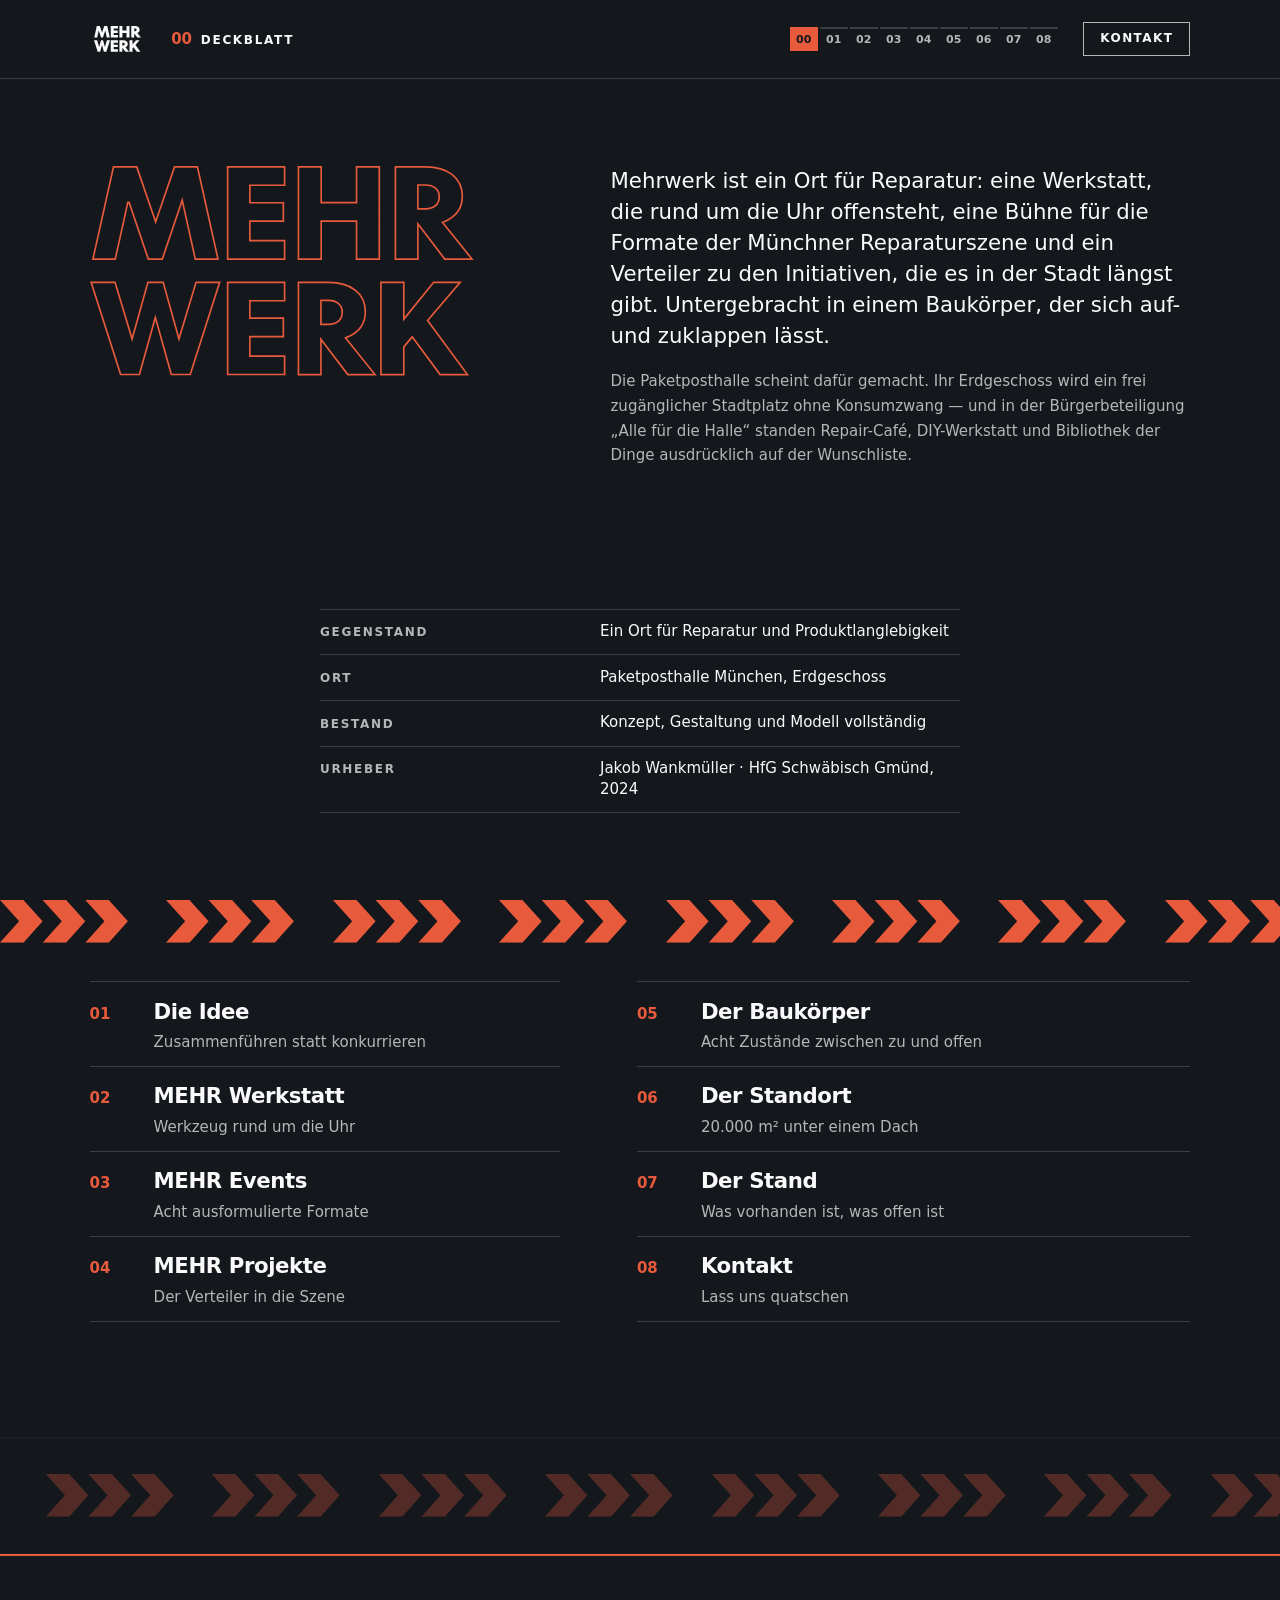
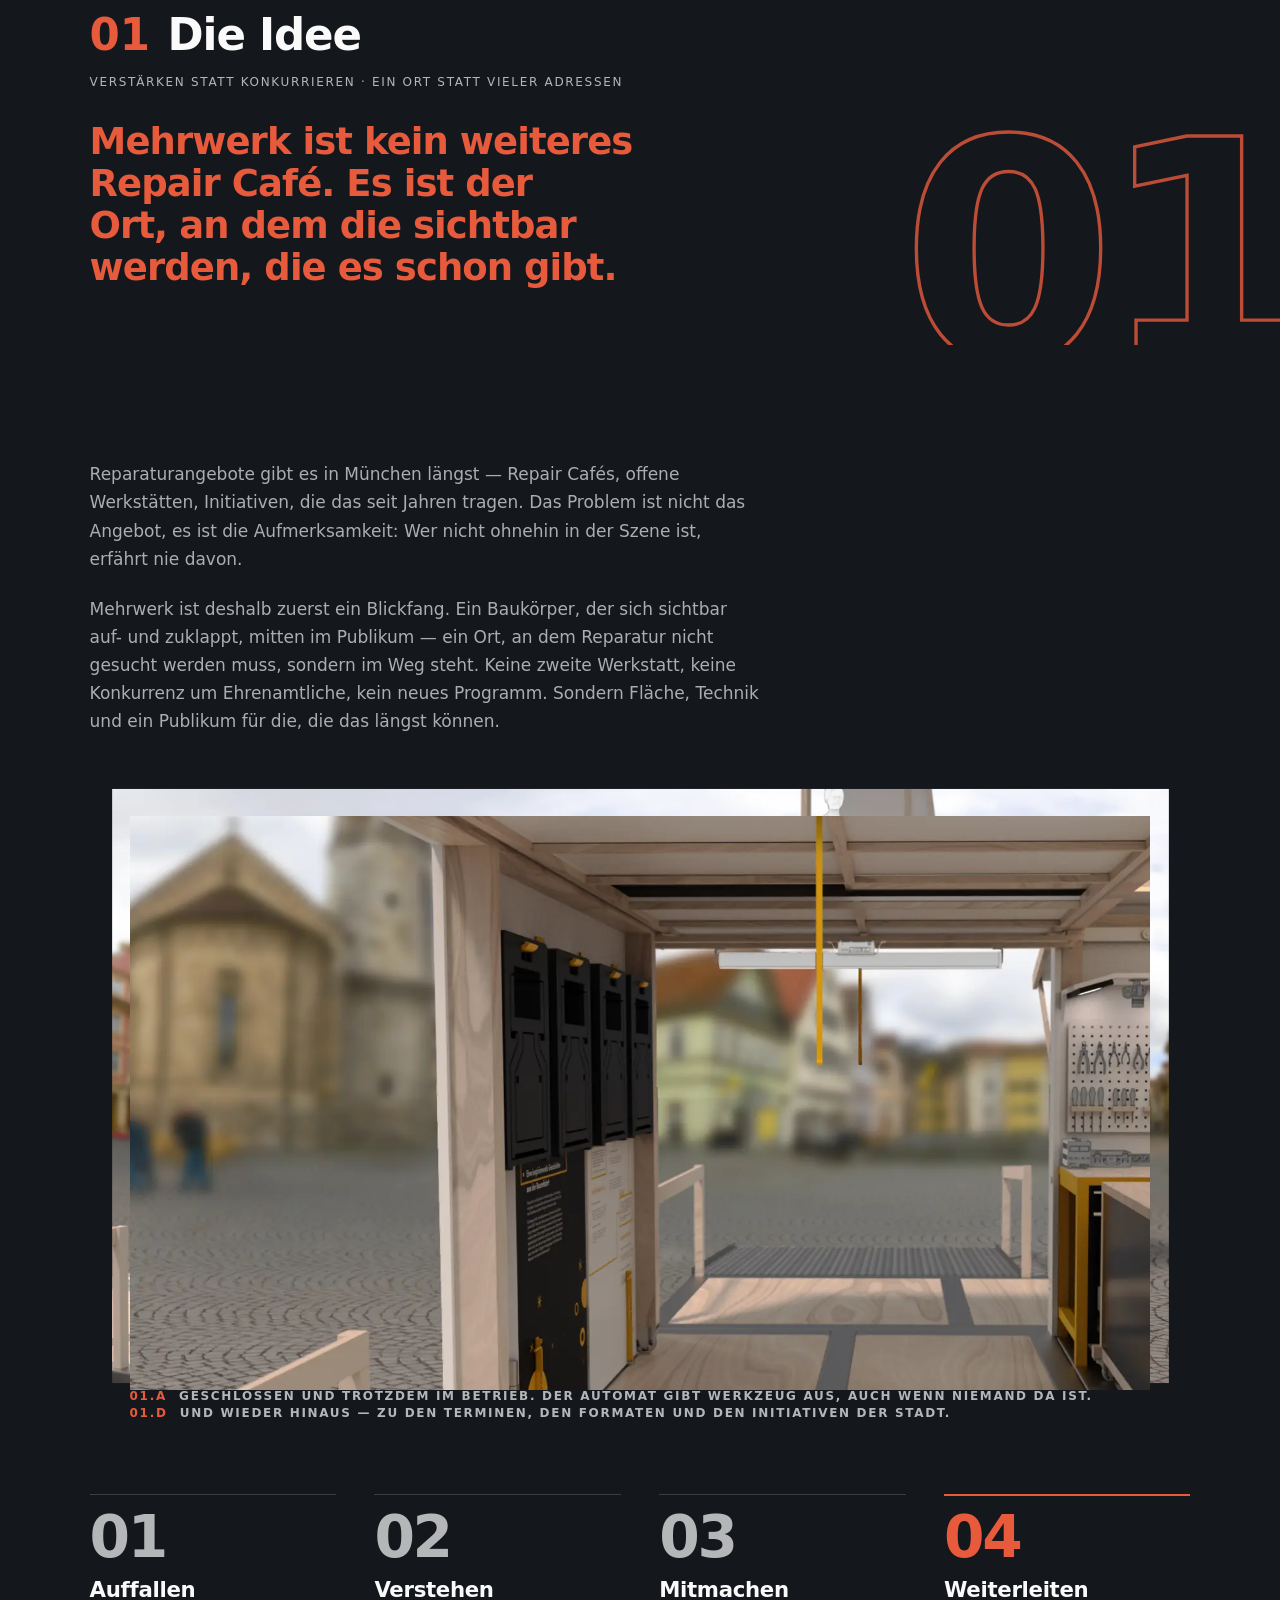
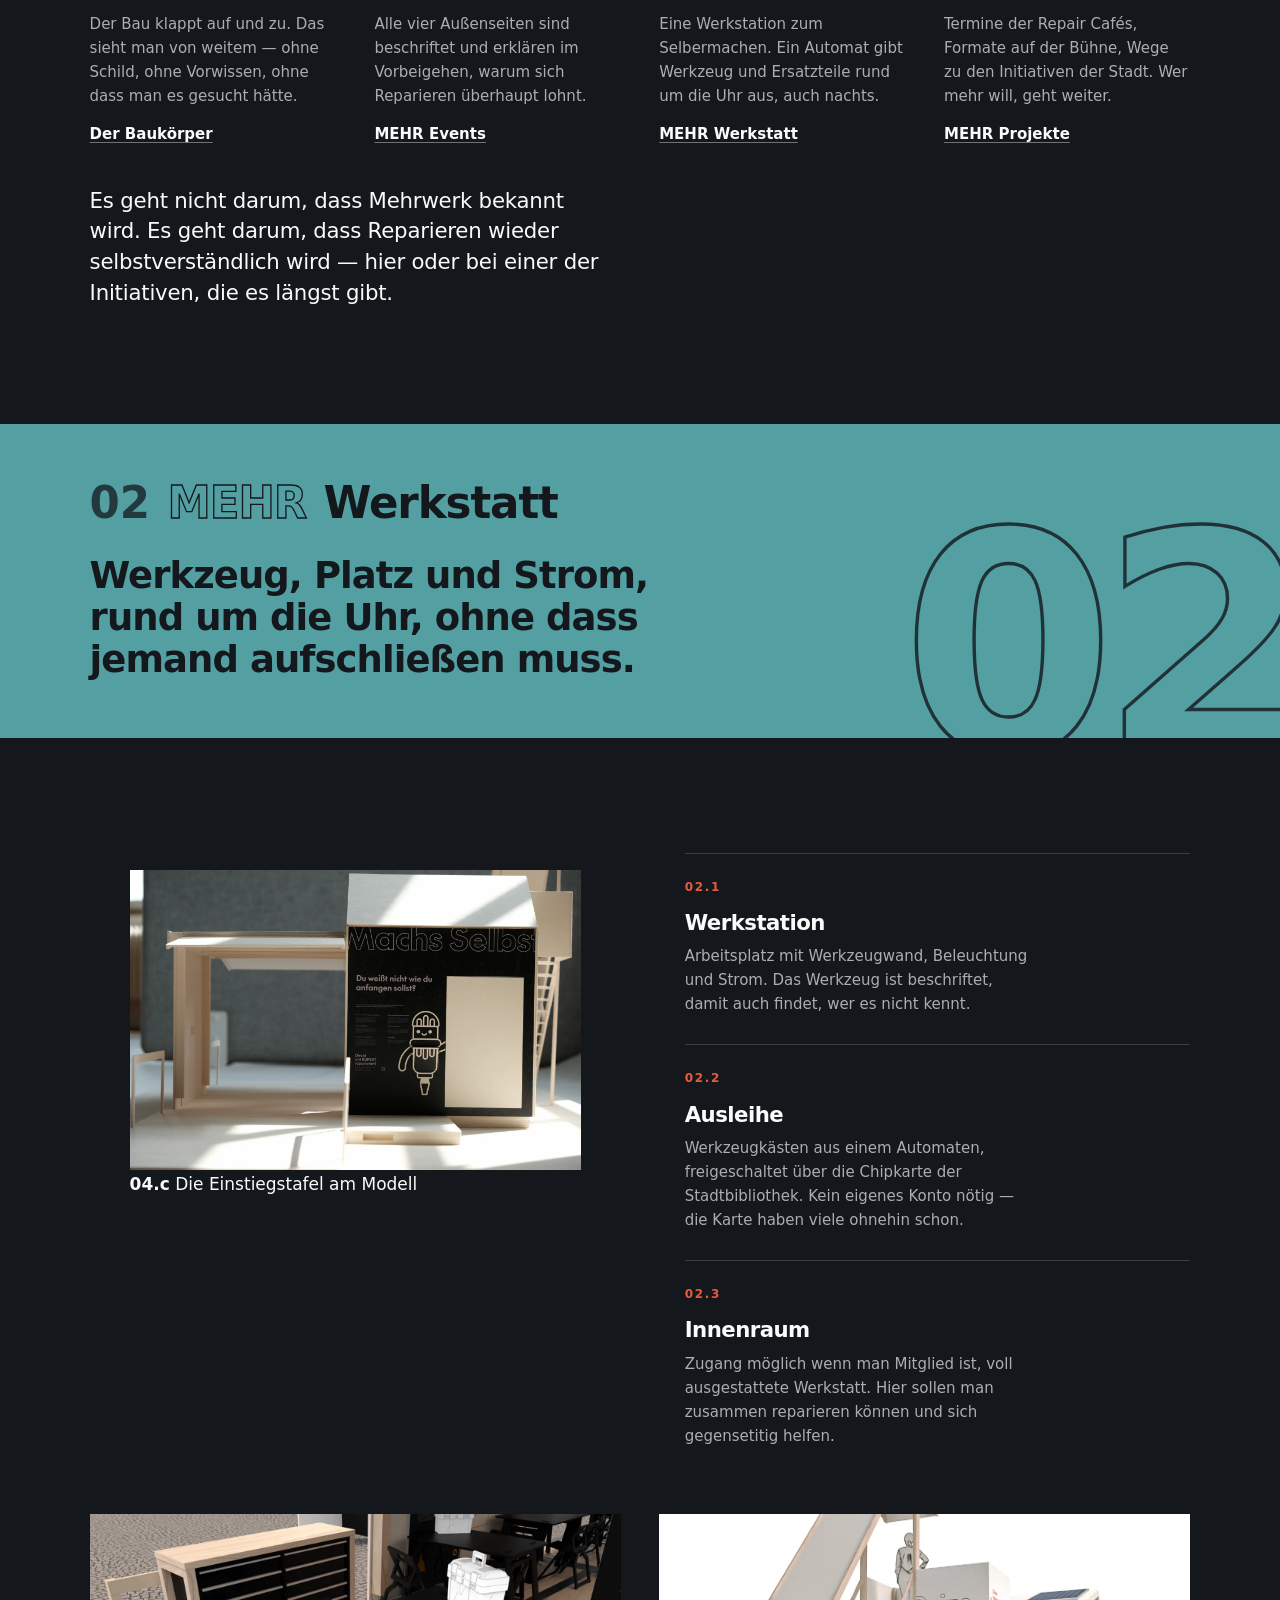
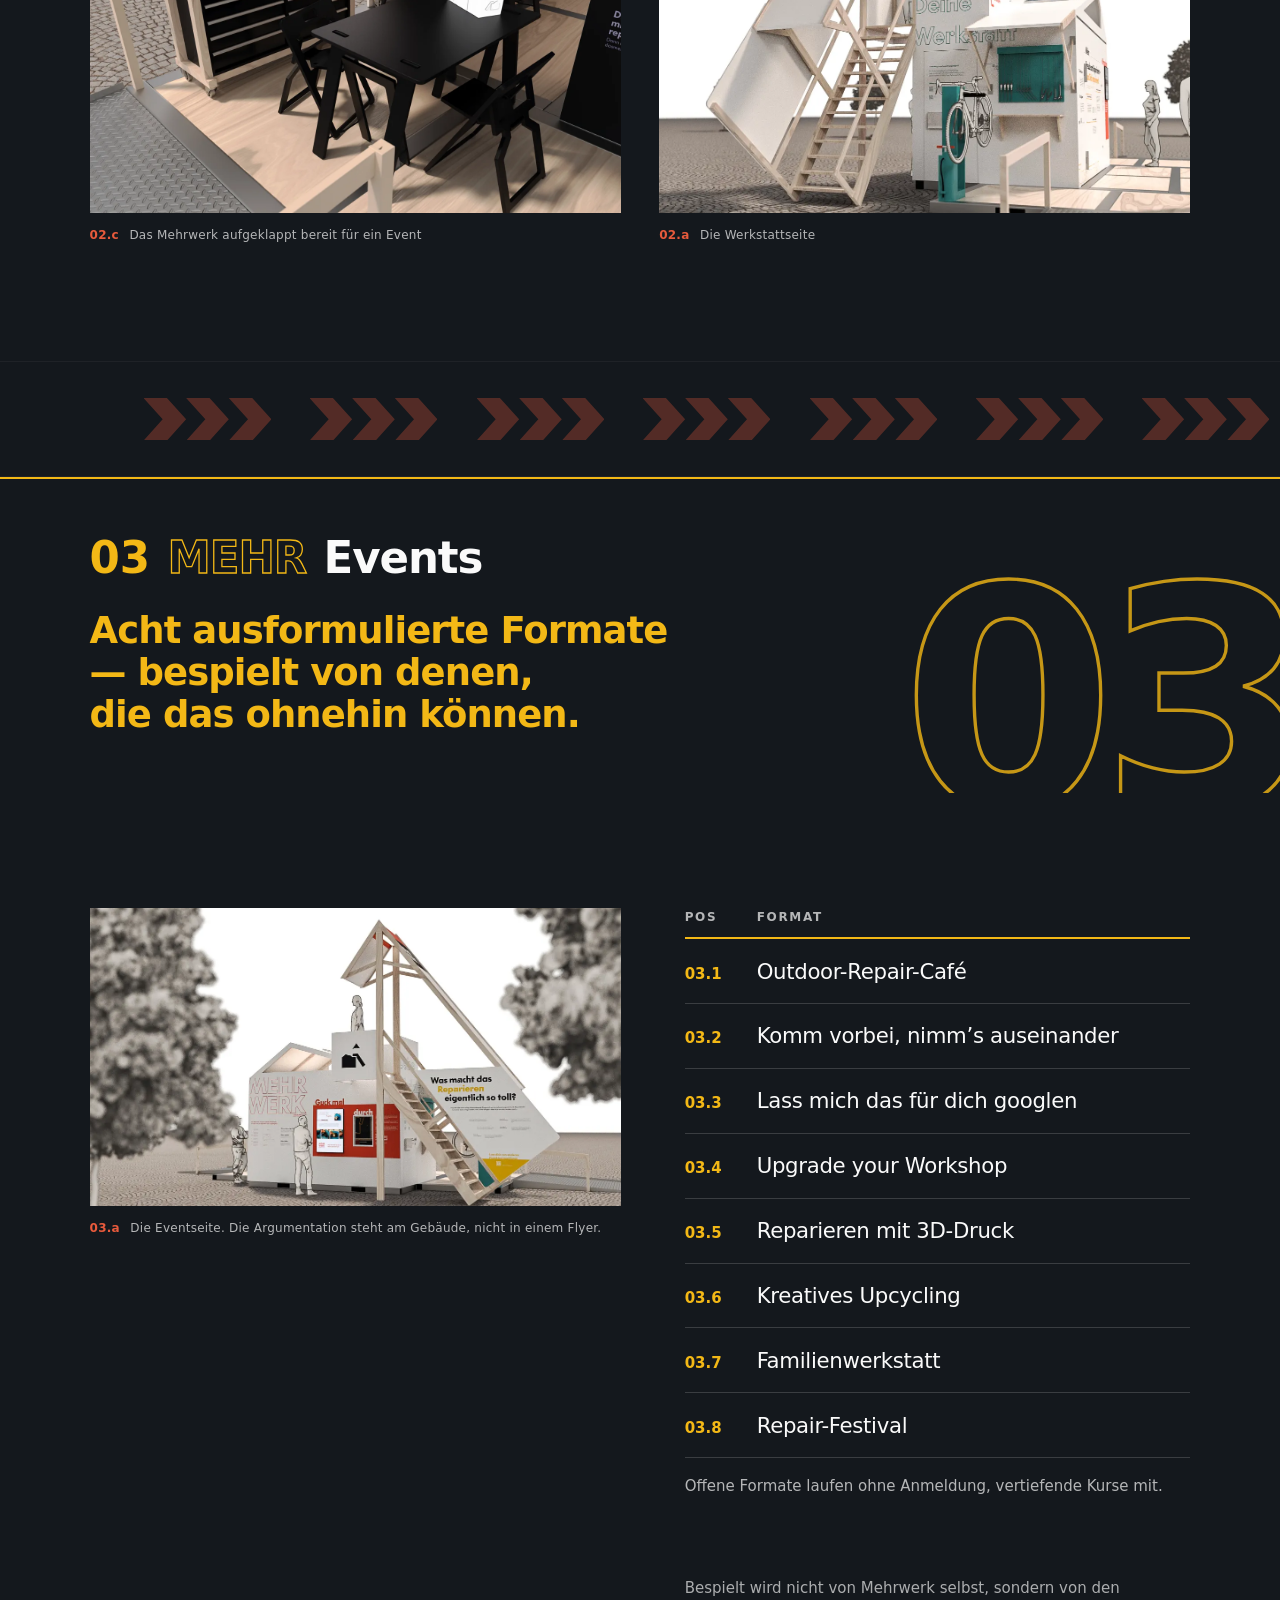
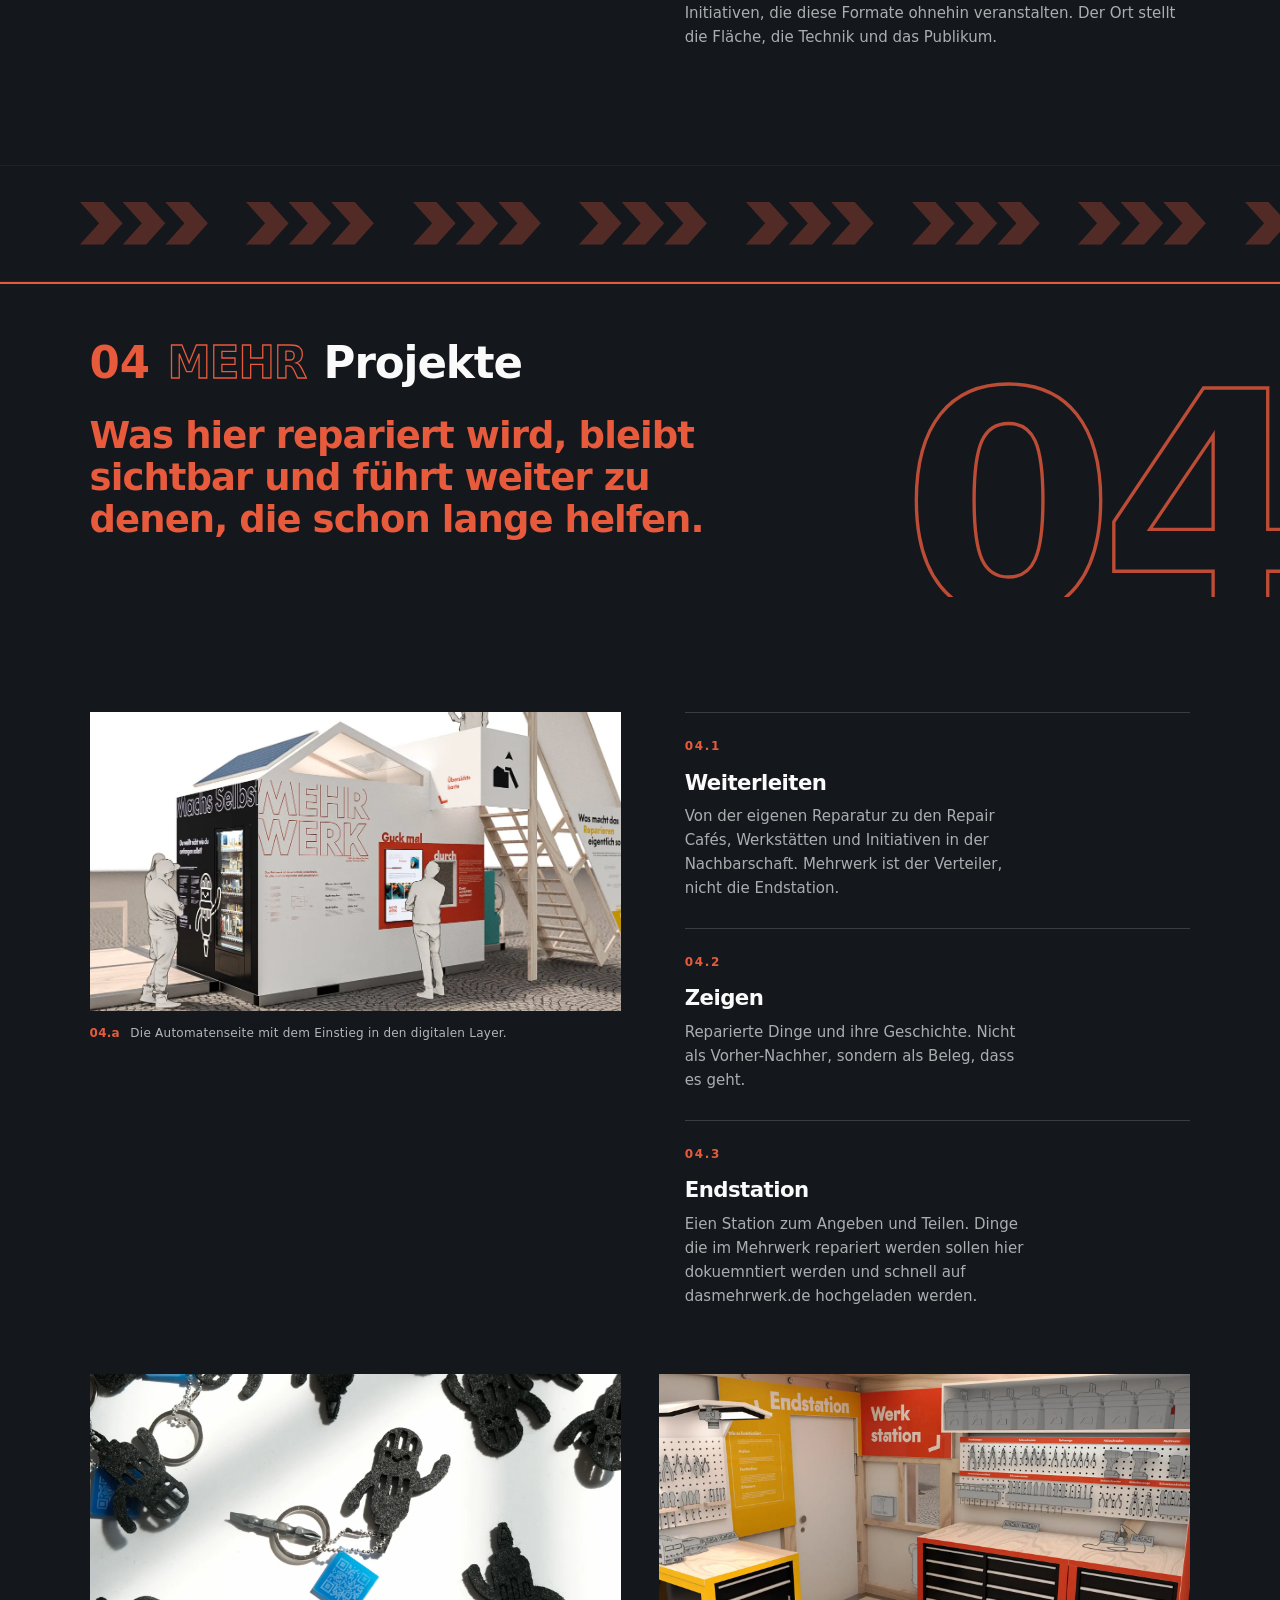
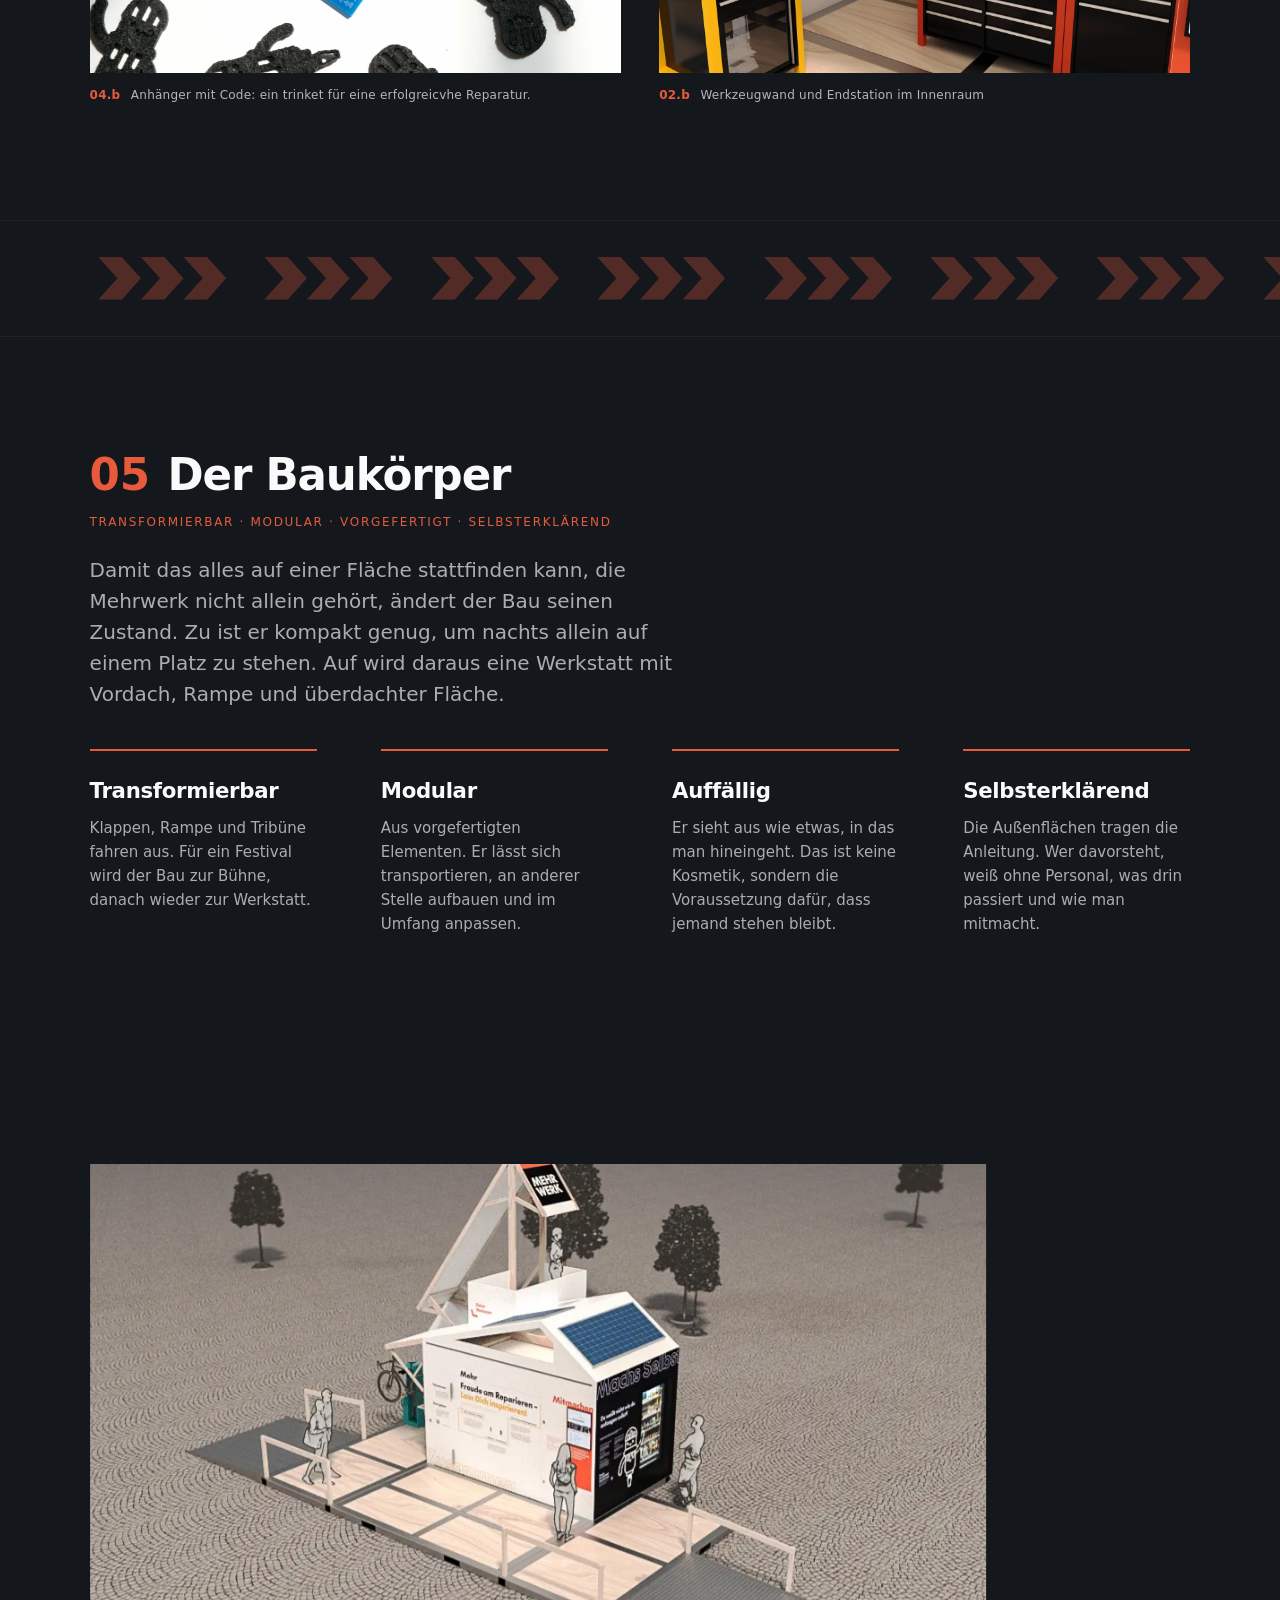
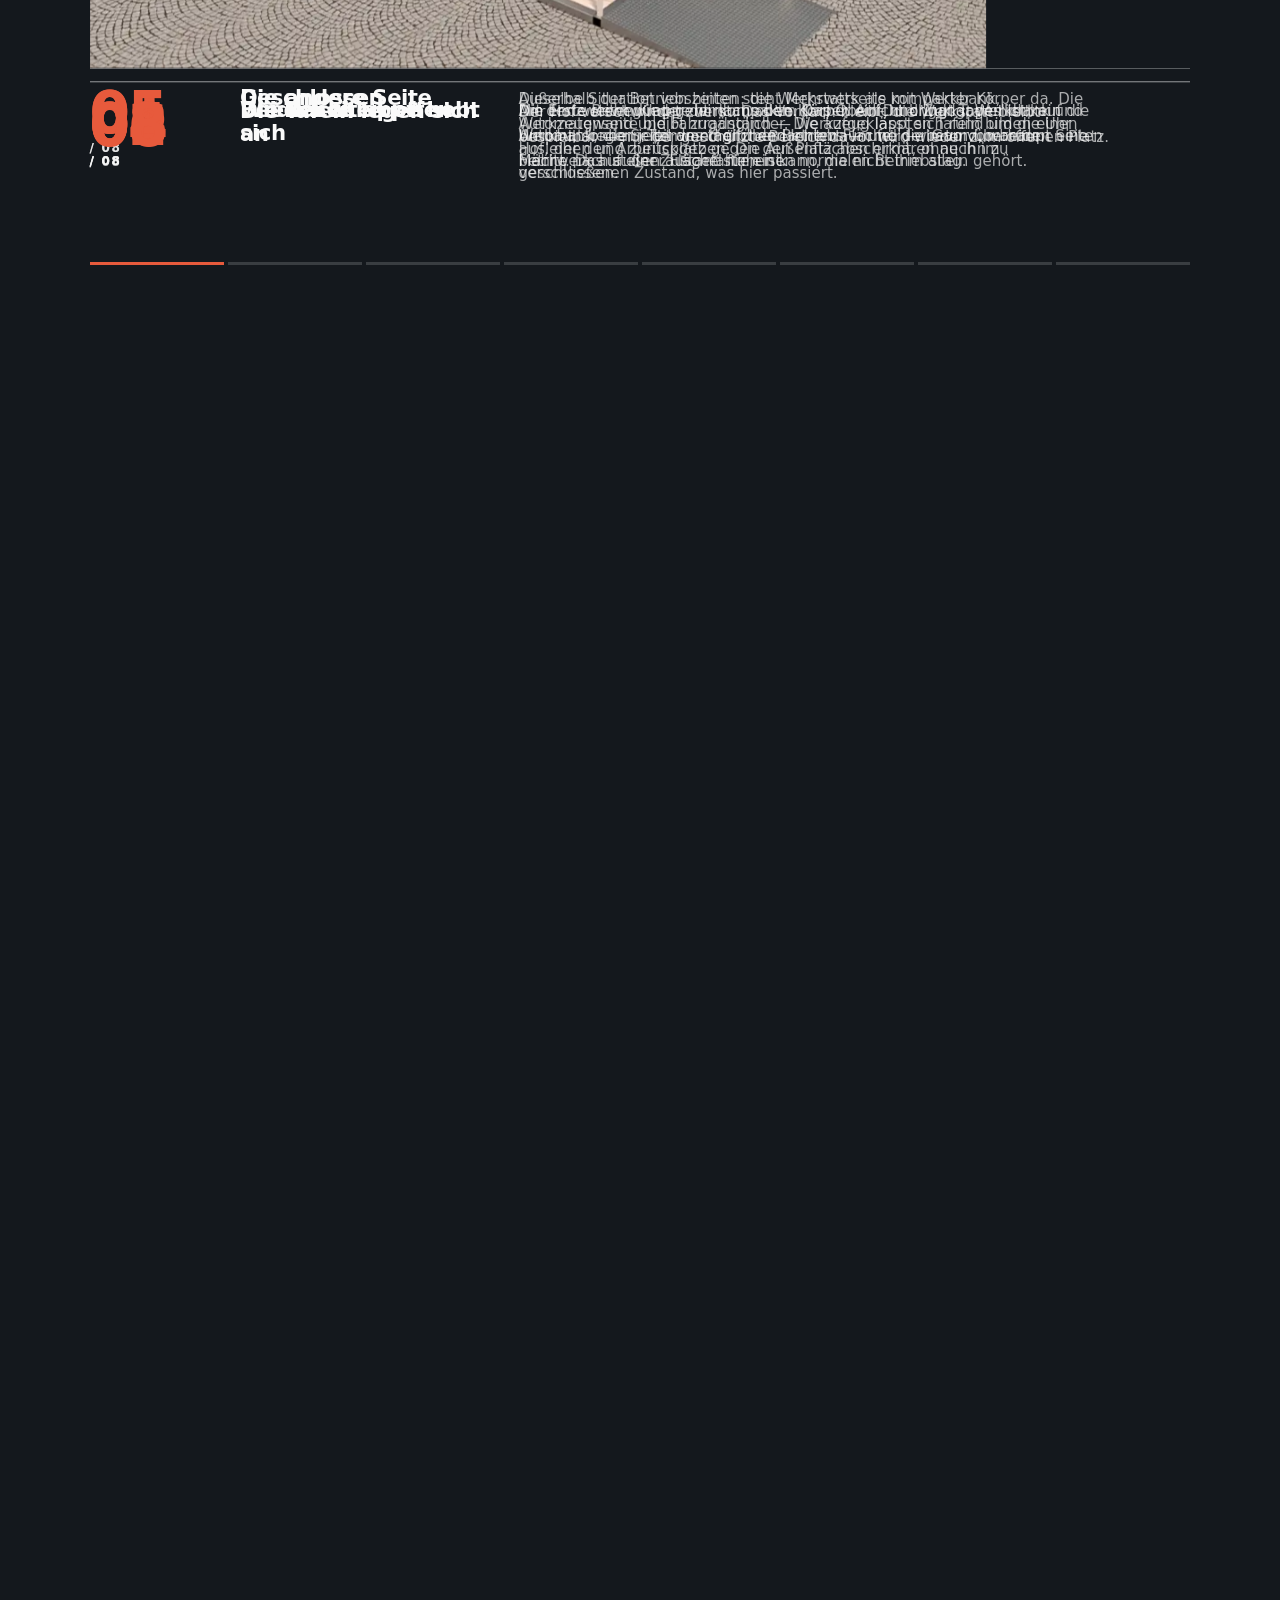
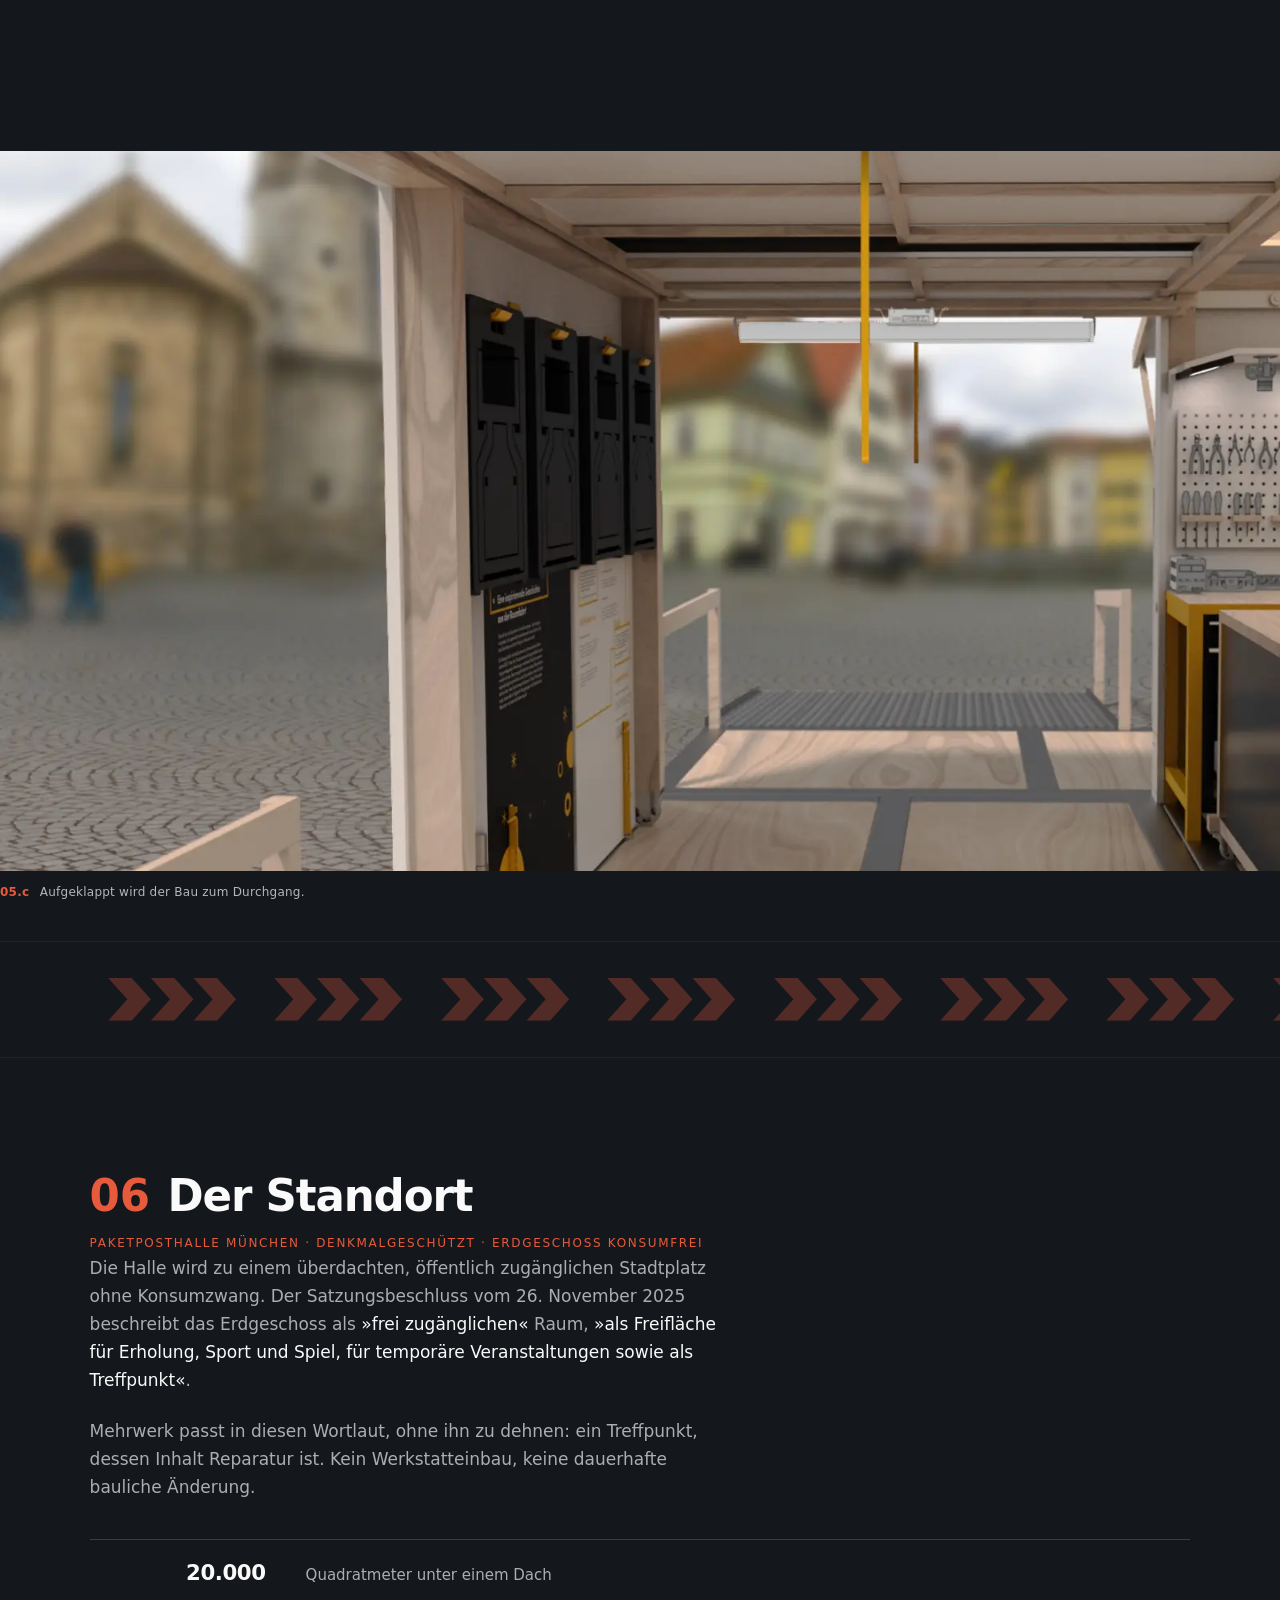
==== commit 41931bbd: "Idee: Buehne mit vier Zustaenden statt Textliste Position 01 bekommt eine eigene Komposition, die si" ====
--- a/index.html
+++ b/index.html
@@ -113,14 +113,14 @@
         <div class="deck__blatt">
           <div class="deck__fuss">
             <img class="deck__marke" src="assets/wortmarke-red-contour.svg" />
-            <p class="deck__these">
-              Mehrwerk ist ein Ort für Reparatur: eine Werkstatt, die rund um
-              die Uhr offensteht, eine Bühne für die Formate der Münchner
-              Reparaturszene und ein Verteiler zu den Initiativen, die es in der
-              Stadt längst gibt. Untergebracht in einem Baukörper, der sich auf-
-              und zuklappen lässt.
-            </p>
-            <div class="deck__unten">
+            <div class="deck__text">
+              <p class="deck__these">
+                Mehrwerk ist ein Ort für Reparatur: eine Werkstatt, die rund um
+                die Uhr offensteht, eine Bühne für die Formate der Münchner
+                Reparaturszene und ein Verteiler zu den Initiativen, die es in
+                der Stadt längst gibt. Untergebracht in einem Baukörper, der
+                sich auf- und zuklappen lässt.
+              </p>
               <p class="deck__ort">
                 Die Paketposthalle scheint dafür gemacht. Ihr Erdgeschoss wird
                 ein frei zugänglicher Stadtplatz ohne Konsumzwang — und in der
@@ -128,6 +128,8 @@
                 DIY-Werkstatt und Bibliothek der Dinge ausdrücklich auf der
                 Wunschliste.
               </p>
+            </div>
+            <div class="deck__unten">
               <dl class="titelblock">
                 <div>
                   <dt>Gegenstand</dt>
@@ -251,77 +253,135 @@
         </div>
 
         <div class="kat__lauf">
-          <div class="platte">
-            <div class="lauf">
-              <figure class="seite">
-                <img
-                  src="assets/seite-gesamt.webp"
-                  alt="Rendering des geöffneten Baukörpers auf einem Platz: die Automatenseite mit dem Schriftzug Machs Selbst, daneben die Wortmarke MEHR WERK, rechts die Treppe zur Aussichtsplattform, Menschen davor."
-                  width="1200"
-                  height="675"
-                  loading="lazy"
-                />
-                <figcaption>
-                  <b>01.a</b> Der Ort im Betrieb. Alle vier Außenseiten tragen
-                  ihren eigenen Einstieg.
-                </figcaption>
-              </figure>
-
-              <div class="lauf__text">
-                <div class="fliess">
-                  <p>
-                    Reparaturangebote gibt es in München längst — Repair Cafés,
-                    offene Werkstätten, Initiativen, die das seit Jahren tragen.
-                    Das Problem liegt weniger im Angebot als in der
-                    Aufmerksamkeit: Wer nicht ohnehin in der Szene ist, erfährt
-                    nie davon.
-                  </p>
-                  <p>
-                    Deshalb konkurriert Mehrwerk nicht um dieselben
-                    Ehrenamtlichen, sondern stellt sich vor die bestehenden
-                    Initiativen und führt sie an einem Ort zusammen. Ein Platz
-                    mitten im Publikum, an dem Reparatur nicht gesucht werden
-                    muss, sondern im Weg steht.
-                  </p>
-                </div>
-
-                <dl class="gegen">
-                  <div>
-                    <dt>Keine zweite Werkstatt neben den bestehenden</dt>
-                    <dd>
-                      Sondern eine Fläche, auf der die bestehenden auftreten
-                      können — mit einem Publikum, das sie sonst nicht
-                      erreichen.
-                    </dd>
-                  </div>
-                  <div>
-                    <dt>Keine Konkurrenz um Ehrenamtliche</dt>
-                    <dd>
-                      Sondern ein Ort, an dem Ehrenamt sichtbar wird und deshalb
-                      leichter neue Leute findet.
-                    </dd>
-                  </div>
-                  <div>
-                    <dt>Kein neues Programm neben den vorhandenen</dt>
-                    <dd>
-                      Sondern Fläche, Technik und Publikum für die Formate, die
-                      die Initiativen ohnehin können.
-                    </dd>
-                  </div>
-                </dl>
+          <div class="platte idee">
+            <div class="fliess idee__fliess">
+              <p>
+                Reparaturangebote gibt es in München längst — Repair Cafés,
+                offene Werkstätten, Initiativen, die das seit Jahren tragen.
+                Das Problem ist nicht das Angebot, es ist die Aufmerksamkeit:
+                Wer nicht ohnehin in der Szene ist, erfährt nie davon.
+              </p>
+              <p>
+                Mehrwerk ist deshalb zuerst ein Blickfang. Ein Baukörper, der
+                sich sichtbar auf- und zuklappt, mitten im Publikum — ein Ort,
+                an dem Reparatur nicht gesucht werden muss, sondern im Weg
+                steht. Keine zweite Werkstatt, keine Konkurrenz um
+                Ehrenamtliche, kein neues Programm. Sondern Fläche, Technik und
+                ein Publikum für die, die das längst können.
+              </p>
+            </div>
+
+            <!-- Die Bühne: vier Zustände desselben Ortes. Mit JS liegen sie
+                 gestapelt und lösen einander ab, ohne JS stehen sie als
+                 Bildreihe untereinander. -->
+            <div class="buehne" id="buehne">
+              <div class="buehne__rahmen">
+                <figure class="buehne__bild ist" data-buehne="0">
+                  <img
+                    src="assets/automat.webp"
+                    alt="Rendering des geschlossenen Baukörpers auf einem Altstadtplatz: die schwarze Tafel Machs Selbst mit dem Ausleihautomaten voller Werkzeug, daneben die Wortmarke MEHR WERK, oben ein Solarpaneel, davor zwei Menschen."
+                    width="1600"
+                    height="900"
+                    decoding="async"
+                  />
+                  <figcaption>
+                    <b>01.a</b> Geschlossen und trotzdem im Betrieb. Der
+                    Automat gibt Werkzeug aus, auch wenn niemand da ist.
+                  </figcaption>
+                </figure>
+                <figure class="buehne__bild" data-buehne="1">
+                  <img
+                    src="assets/szenario-platz.webp"
+                    alt="Blick in den geöffneten Durchgang: rechts eine große schwarze Informationstafel mit der Frage Du weißt nicht wo anfangen sollst und mehreren Textspalten, links Klapptafeln, hinten der Platz."
+                    width="1800"
+                    height="1012"
+                    loading="lazy"
+                    decoding="async"
+                  />
+                  <figcaption>
+                    <b>01.b</b> Die Außenseiten sind das Informationsdesign.
+                    Sie antworten, bevor jemand fragt.
+                  </figcaption>
+                </figure>
+                <figure class="buehne__bild" data-buehne="2">
+                  <img
+                    src="assets/werkstation.webp"
+                    alt="Innenraum der Werkstation: beschriftete Werkzeugwand mit Zangen und Akkuschraubern, rote und gelbe Werkbänke, die Beschriftungen Werkstation und Endstation."
+                    width="1600"
+                    height="900"
+                    loading="lazy"
+                    decoding="async"
+                  />
+                  <figcaption>
+                    <b>01.c</b> Innen die Werkstation: jedes Werkzeug
+                    beschriftet, jeder Handgriff erklärt.
+                  </figcaption>
+                </figure>
+                <figure class="buehne__bild" data-buehne="3">
+                  <img
+                    src="assets/durchgang.webp"
+                    alt="Rendering: Blick von innen durch den geöffneten Baukörper auf einen Altstadtplatz, links die schwarzen Informationstafeln, rechts die Werkbank."
+                    width="1600"
+                    height="900"
+                    loading="lazy"
+                    decoding="async"
+                  />
+                  <figcaption>
+                    <b>01.d</b> Und wieder hinaus — zu den Terminen, den
+                    Formaten und den Initiativen der Stadt.
+                  </figcaption>
+                </figure>
               </div>
             </div>
+
+            <!-- Die Kette: vier Glieder, die die Bühne schalten. -->
+            <ol class="kette">
+              <li class="kette__glied ist" data-glied="0">
+                <p class="kette__nr">01</p>
+                <h3>Auffallen</h3>
+                <p class="kette__satz">
+                  Der Bau klappt auf und zu. Das sieht man von weitem — ohne
+                  Schild, ohne Vorwissen, ohne dass man es gesucht hätte.
+                </p>
+                <a class="kette__weiter" href="#pos-05">Der Baukörper</a>
+              </li>
+              <li class="kette__glied" data-glied="1">
+                <p class="kette__nr">02</p>
+                <h3>Verstehen</h3>
+                <p class="kette__satz">
+                  Alle vier Außenseiten sind beschriftet und erklären im
+                  Vorbeigehen, warum sich Reparieren überhaupt lohnt.
+                </p>
+                <a class="kette__weiter" href="#pos-03">MEHR Events</a>
+              </li>
+              <li class="kette__glied" data-glied="2">
+                <p class="kette__nr">03</p>
+                <h3>Mitmachen</h3>
+                <p class="kette__satz">
+                  Eine Werkstation zum Selbermachen. Ein Automat gibt Werkzeug
+                  und Ersatzteile rund um die Uhr aus, auch nachts.
+                </p>
+                <a class="kette__weiter" href="#pos-02">MEHR Werkstatt</a>
+              </li>
+              <li class="kette__glied" data-glied="3">
+                <p class="kette__nr">04</p>
+                <h3>Weiterleiten</h3>
+                <p class="kette__satz">
+                  Termine der Repair Cafés, Formate auf der Bühne, Wege zu den
+                  Initiativen der Stadt. Wer mehr will, geht weiter.
+                </p>
+                <a class="kette__weiter" href="#pos-04">MEHR Projekte</a>
+              </li>
+            </ol>
+
+            <p class="schluss">
+              Es geht nicht darum, dass Mehrwerk bekannt wird. Es geht darum,
+              dass Reparieren wieder selbstverständlich wird — hier oder bei
+              einer der Initiativen, die es längst gibt.
+            </p>
           </div>
         </div>
       </section>
-
-      <div class="hinweis">
-        <p>
-          <b>Hinweis zu 02 bis 05.</b> Die folgenden Positionen beschreiben das
-          ausgearbeitete Konzept aus der Bachelorarbeit — Räume, Formate und
-          Abläufe sind durchgeplant und gestaltet. Gebaut ist davon noch nichts.
-        </p>
-      </div>
 
       <!-- ═══════════ POS 02 · MEHR WERKSTATT ═══════════ -->
       <section
@@ -344,19 +404,18 @@
         <div class="kat__lauf">
           <div class="platte">
             <div class="lauf">
-              <figure class="seite">
+              <figure>
                 <img
-                  src="assets/seite-werkstatt.webp"
-                  alt="Rendering der Werkstattseite: die aufgeklappte Wand gibt den Arbeitsplatz frei, ein Fahrrad steht im Ständer, darüber der Schriftzug Deine Werkstatt in Kontur."
-                  width="1200"
-                  height="675"
+                  src="assets/modell-3.webp"
+                  alt="Modelldetail: die Tafel mit der Aufschrift Machs Selbst und der Frage Du weißt nicht wie du anfangen sollst."
+                  width="1600"
+                  height="1066"
                   loading="lazy"
                 />
                 <figcaption>
-                  <b>02.a</b> Die Werkstattseite, aufgeklappt
+                  <b>04.c</b> Die Einstiegstafel am Modell
                 </figcaption>
               </figure>
-
               <ol class="teile teile--liste">
                 <li>
                   <p class="teile__nr">02.1</p>
@@ -378,29 +437,17 @@
                 </li>
                 <li>
                   <p class="teile__nr">02.3</p>
-                  <h3>Endstation</h3>
+                  <h3>Innenraum</h3>
                   <p>
-                    Für Geräte, die niemand mehr rettet: prüfen, festhalten,
-                    erinnern. Was brauchbar ist, wandert zurück in den
-                    Kreislauf.
+                    Zugang möglich wenn man Mitglied ist, voll ausgestattete
+                    Werkstatt. Hier sollen man zusammen reparieren können und
+                    sich gegensetitig helfen.
                   </p>
                 </li>
               </ol>
             </div>
 
             <div class="paar">
-              <figure>
-                <img
-                  src="assets/innenraum.webp"
-                  alt="Innenraum der Werkstation: Werkzeugwand mit beschrifteten Werkzeugen, rote und gelbe Werkbänke, Beschriftung Werkstation und Endstation."
-                  width="1600"
-                  height="900"
-                  loading="lazy"
-                />
-                <figcaption>
-                  <b>02.b</b> Werkzeugwand und Endstation im Innenraum
-                </figcaption>
-              </figure>
               <figure>
                 <img
                   src="assets/werkzeugkasten.webp"
@@ -410,8 +457,18 @@
                   loading="lazy"
                 />
                 <figcaption>
-                  <b>02.c</b> Ausleihkasten, Inhalt sortiert und beschriftet
+                  <b>02.c</b> Das Mehrwerk aufgeklappt bereit für ein Event
                 </figcaption>
+              </figure>
+              <figure class="seite">
+                <img
+                  src="assets/seite-werkstatt.webp"
+                  alt="Rendering der Werkstattseite: die aufgeklappte Wand gibt den Arbeitsplatz frei, ein Fahrrad steht im Ständer, darüber der Schriftzug Deine Werkstatt in Kontur."
+                  width="1200"
+                  height="675"
+                  loading="lazy"
+                />
+                <figcaption><b>02.a</b> Die Werkstattseite</figcaption>
               </figure>
             </div>
           </div>
@@ -544,11 +601,6 @@
                 <figcaption>
                   <b>04.a</b> Die Automatenseite mit dem Einstieg in den
                   digitalen Layer.
-                  <strong
-                    >Der digitale Layer und der Reparatur-Assistent RUPERT sind
-                    ausgearbeiteter Konzeptbestandteil — gebaut ist beides
-                    nicht.</strong
-                  >
                 </figcaption>
               </figure>
 
@@ -570,33 +622,44 @@
                     Vorher-Nachher, sondern als Beleg, dass es geht.
                   </p>
                 </li>
+                <li>
+                  <p class="teile__nr">04.3</p>
+                  <h3>Endstation</h3>
+                  <p>
+                    Eien Station zum Angeben und Teilen. Dinge die im Mehrwerk
+                    repariert werden sollen hier dokuemntiert werden und schnell
+                    auf dasmehrwerk.de hochgeladen werden.
+                  </p>
+                </li>
               </ol>
             </div>
 
             <div class="paar">
               <figure>
-                <img
-                  src="assets/modell-6.webp"
-                  alt="Gedruckte Schlüsselanhänger in Form kleiner Figuren mit blauen QR-Anhängern, verstreut auf weißem Grund."
-                  width="1600"
-                  height="1066"
-                  loading="lazy"
-                />
+                <div class="paar__bild paar__bild--beschnitt">
+                  <img
+                    src="assets/modell-6.webp"
+                    alt="Gedruckte Schlüsselanhänger in Form kleiner Figuren mit blauen QR-Anhängern, verstreut auf weißem Grund."
+                    width="1600"
+                    height="900"
+                    loading="lazy"
+                  />
+                </div>
                 <figcaption>
-                  <b>04.b</b> Anhänger mit Code: ein repariertes Ding trägt
-                  seine Geschichte mit
+                  <b>04.b</b> Anhänger mit Code: ein trinket für eine
+                  erfolgreicvhe Reparatur.
                 </figcaption>
               </figure>
               <figure>
                 <img
-                  src="assets/modell-3.webp"
-                  alt="Modelldetail: die Tafel mit der Aufschrift Machs Selbst und der Frage Du weißt nicht wie du anfangen sollst."
+                  src="assets/innenraum.webp"
+                  alt="Innenraum der Werkstation: Werkzeugwand mit beschrifteten Werkzeugen, rote und gelbe Werkbänke, Beschriftung Werkstation und Endstation."
                   width="1600"
-                  height="1066"
+                  height="900"
                   loading="lazy"
                 />
                 <figcaption>
-                  <b>04.c</b> Die Einstiegstafel am Modell
+                  <b>02.b</b> Werkzeugwand und Endstation im Innenraum
                 </figcaption>
               </figure>
             </div>
@@ -1152,6 +1215,49 @@
           }
         }
 
+        /* Die Bühne der Idee: vier Zustände, geschaltet vom Scrollweg und
+     jederzeit übersteuerbar per Zeiger oder Tastatur. */
+        var buehne = document.getElementById("buehne");
+        var buehnenBilder = [],
+          glieder = [],
+          ideeAktiv = -1,
+          ideeHalt = 0;
+
+        function ideeSetzen(i, vonHand) {
+          if (vonHand) ideeHalt = Date.now() + 5000;
+          if (i === ideeAktiv || i < 0 || i >= buehnenBilder.length) return;
+          ideeAktiv = i;
+          for (var b = 0; b < buehnenBilder.length; b++) {
+            buehnenBilder[b].classList.toggle("ist", b === i);
+          }
+          for (var g = 0; g < glieder.length; g++) {
+            var ist = g === i;
+            glieder[g].classList.toggle("ist", ist);
+            glieder[g].setAttribute("aria-current", ist ? "true" : "false");
+          }
+        }
+
+        if (buehne && !ruhig) {
+          buehnenBilder = [].slice.call(
+            buehne.querySelectorAll(".buehne__bild"),
+          );
+          glieder = [].slice.call(document.querySelectorAll(".kette__glied"));
+          if (buehnenBilder.length > 1 && glieder.length === buehnenBilder.length) {
+            wurzel.classList.add("js-idee");
+            glieder.forEach(function (glied, i) {
+              function an() {
+                ideeSetzen(i, true);
+              }
+              glied.addEventListener("mouseenter", an);
+              glied.addEventListener("click", an);
+              /* focusin fängt auch den Weiterlink im Glied — damit ist die
+           Bühne per Tabulator erreichbar, ohne eigenen Fokusfänger. */
+              glied.addEventListener("focusin", an);
+            });
+            ideeAktiv = 0;
+          }
+        }
+
         var letztePos = -1,
           letzterText = -1,
           offen = false;
@@ -1196,6 +1302,20 @@
             }
           }
 
+          /* Der Scrollweg schaltet weiter, solange niemand von Hand
+       eingegriffen hat. So sieht auch, wer nur scrollt, alle vier. */
+          if (buehnenBilder.length && Date.now() > ideeHalt) {
+            var kb = buehne.getBoundingClientRect();
+            if (kb.bottom > 0 && kb.top < window.innerHeight) {
+              var spanne = window.innerHeight * 0.62;
+              var lauf = (spanne - kb.top) / (kb.height + spanne * 0.5);
+              var idx = Math.floor(
+                Math.min(Math.max(lauf, 0), 0.999) * buehnenBilder.length,
+              );
+              ideeSetzen(idx, false);
+            }
+          }
+
           if (teile.length) {
             var kasten = folge.getBoundingClientRect();
             var weg = kasten.height - window.innerHeight;
--- a/styles.css
+++ b/styles.css
@@ -345,14 +345,18 @@
 .deck__marke {
   width: clamp(10rem, 30vw, 28rem);
 
+
 }
 
 .deck__fuss {
   display: grid;
-  gap: clamp(1.25rem, 2.5vw, 1.75rem);
+  grid-template-columns: minmax(0, 0.85fr) minmax(0, 1fr);
+  row-gap: clamp(6rem, 8vw, 14rem);
+  column-gap: clamp(1.25rem, 2.5vw, 1.75rem);
 }
 
 .deck__these {
+  align-self: end;
   font-size: var(--fs-titel);
   font-weight: 500;
   line-height: 1.45;
@@ -362,23 +366,23 @@
 .deck__ort {
   font-size: var(--fs-klein);
   line-height: 1.65;
-  max-width: 56ch;
+
   color: var(--paper-schwach);
   padding-top: 1.1rem;
-  border-top: 1px solid var(--linie-dunkel);
+
 }
 
 .deck__unten {
-  display: grid;
-  gap: clamp(2rem, 5vw, 3.5rem);
+  grid-column: -1 / 1;
+  display: grid;
+  gap: clamp(1.25rem, 2.5vw, 1.75rem);
   align-items: start;
   padding-top: var(--luft-klein);
 }
 
 @media (min-width: 62rem) {
   .deck__unten {
-    grid-template-columns: minmax(0, 0.85fr) minmax(0, 1fr);
-    gap: clamp(3rem, 6vw, 5rem);
+    gap: clamp(1.25rem, 2.5vw, 1.75rem);
   }
 }
 
@@ -399,13 +403,19 @@
 .titelblock {
   display: grid;
   gap: 0;
+  /* Definite Breite, sonst laeuft der Block voll und das Zentrieren
+     bliebe wirkungslos. */
+  width: min(100%, 40rem);
+  justify-self: center;
   align-content: start;
 }
 
+/* Kein justify-self hier: die Zeilen sollen die Breite vom Block erben,
+   nicht vom eigenen Inhalt — nur so werden die Linien gleich lang. */
 .titelblock>div {
   display: grid;
   grid-template-columns: 7.5rem minmax(0, 1fr);
-  gap: 0.25rem 1rem;
+  gap: 0.25rem 10rem;
   padding: 0.7rem 0;
   border-top: 1px solid var(--linie-dunkel);
 }
@@ -446,7 +456,28 @@
   padding: 0.7rem 0;
   border-top: 1px solid var(--linie-dunkel);
   text-decoration: none;
-  transition: color 160ms ease, padding-left 220ms cubic-bezier(0.16, 1, 0.3, 1);
+  transition: color 160ms ease;
+}
+
+/* Beim Hover rückt nur der Zeileninhalt ein, nicht die Zeile selbst:
+   die Trennlinie bleibt auf der Spaltenkante, und die Bewegung läuft
+   über transform statt über padding — kein Layout pro Frame. */
+.index a>* {
+  transition: transform 220ms cubic-bezier(0.16, 1, 0.3, 1);
+}
+
+.index a:hover>* {
+  transform: translateX(0.5rem);
+}
+
+@media (prefers-reduced-motion: reduce) {
+  .index a>* {
+    transition: none;
+  }
+
+  .index a:hover>* {
+    transform: none;
+  }
 }
 
 .index li:last-child a {
@@ -455,7 +486,6 @@
 
 .index a:hover {
   color: var(--red);
-  padding-left: 0.5rem;
 }
 
 .index b {
@@ -772,6 +802,206 @@
   max-width: 46ch;
 }
 
+/* ══ Position 01 · Bühne und Kette ═══════════════════
+   Die einzige Sektion, die nicht dem Lauf folgt: statt eines klebenden
+   Bildes neben Text eine breite Bühne, die vier Zustände desselben Ortes
+   durchschaltet, darunter die Kette, die sie schaltet. Das ist der
+   Einstieg — er darf sich vom Register unterscheiden. */
+
+.idee__fliess {
+  max-width: 62ch;
+}
+
+.buehne {
+  margin-top: clamp(2.5rem, 5vw, 4rem);
+}
+
+/* Ohne JS: die vier Zustände als gewöhnliche Bildreihe. */
+.buehne__rahmen {
+  display: grid;
+  gap: var(--luft-klein);
+}
+
+.buehne__bild img {
+  display: block;
+  width: 100%;
+  aspect-ratio: 16 / 9;
+  object-fit: cover;
+}
+
+.buehne__bild figcaption {
+  margin-top: 0.85rem;
+  font-size: var(--fs-mikro);
+  font-weight: 600;
+  letter-spacing: 0.14em;
+  text-transform: uppercase;
+  line-height: 1.6;
+  color: var(--paper-schwach);
+  min-height: 3.2rem;
+}
+
+.buehne__bild figcaption b {
+  color: var(--kat);
+  margin-right: 0.4rem;
+}
+
+/* Mit JS: gestapelt, das erste Blatt trägt die Höhe. */
+.js-idee .buehne__rahmen {
+  display: block;
+  position: relative;
+}
+
+.js-idee .buehne__bild {
+  position: absolute;
+  inset: 0;
+  opacity: 0;
+  visibility: hidden;
+  transition:
+    opacity 520ms cubic-bezier(0.16, 1, 0.3, 1),
+    visibility 0s linear 520ms;
+}
+
+.js-idee .buehne__bild:first-child {
+  position: relative;
+}
+
+.js-idee .buehne__bild.ist {
+  opacity: 1;
+  visibility: visible;
+  transition:
+    opacity 520ms cubic-bezier(0.16, 1, 0.3, 1),
+    visibility 0s;
+}
+
+/* Das eintreffende Bild kommt eine Spur zu gross herein und setzt sich.
+   Kein Effekt um seiner selbst willen: es macht den Wechsel lesbar. */
+.js-idee .buehne__bild img {
+  transform: scale(1.035);
+  transition: transform 900ms cubic-bezier(0.16, 1, 0.3, 1);
+}
+
+.js-idee .buehne__bild.ist img {
+  transform: scale(1);
+}
+
+/* ── Die Kette ───────────────────────────────────── */
+
+.kette {
+  list-style: none;
+  margin-top: clamp(2.25rem, 5vw, 3.5rem);
+  display: grid;
+  gap: clamp(1.75rem, 4vw, 2.5rem) clamp(1.5rem, 3vw, 2.5rem);
+}
+
+@media (min-width: 34rem) {
+  .kette {
+    grid-template-columns: repeat(2, minmax(0, 1fr));
+  }
+}
+
+@media (min-width: 62rem) {
+  .kette {
+    grid-template-columns: repeat(4, minmax(0, 1fr));
+  }
+}
+
+/* Linie auf dem Glied, nicht auf der Kette — sonst beginnt sie an der
+   Polsterkante statt an der Textkante. */
+.kette__glied {
+  position: relative;
+  display: grid;
+  align-content: start;
+  gap: 0.55rem;
+  padding-top: 1rem;
+  border-top: 1px solid var(--linie-dunkel);
+}
+
+/* Der Strich, der das aktive Glied markiert: 2px in der Kategoriefarbe,
+   von links aufgezogen. Die Markierungsregel, in Bewegung. */
+.kette__glied::before {
+  content: "";
+  position: absolute;
+  top: -1px;
+  left: 0;
+  width: 100%;
+  height: 2px;
+  background: var(--kat);
+  transform: scaleX(0);
+  transform-origin: left;
+  transition: transform 520ms cubic-bezier(0.16, 1, 0.3, 1);
+}
+
+.js-idee .kette__glied.ist::before {
+  transform: scaleX(1);
+}
+
+.kette__nr {
+  font-size: var(--fs-zahl);
+  font-weight: 600;
+  font-variant-numeric: tabular-nums;
+  line-height: 0.9;
+  letter-spacing: -0.04em;
+  color: var(--kat);
+  margin-bottom: 0.2rem;
+  transition: color 420ms cubic-bezier(0.16, 1, 0.3, 1);
+}
+
+/* Mit JS trägt die Farbe den Zustand: das aktive Glied rot, die
+   ruhenden in gedämpftem Paper. Beide bleiben lesbar. */
+.js-idee .kette__nr {
+  color: var(--paper-schwach);
+}
+
+.js-idee .kette__glied.ist .kette__nr {
+  color: var(--kat);
+}
+
+.kette__glied h3 {
+  font-size: var(--fs-titel);
+  font-weight: 600;
+  letter-spacing: -0.015em;
+  line-height: 1.3;
+}
+
+.kette__satz {
+  font-size: var(--fs-klein);
+  line-height: 1.6;
+  color: var(--paper-dim);
+  max-width: 34ch;
+}
+
+.kette__weiter {
+  justify-self: start;
+  margin-top: 0.35rem;
+  font-size: var(--fs-klein);
+  font-weight: 600;
+  text-decoration: underline;
+  text-decoration-thickness: 1px;
+  text-underline-offset: 0.22em;
+  text-decoration-color: rgba(250, 250, 250, 0.4);
+  transition: text-decoration-color 160ms ease;
+}
+
+.kette__weiter:hover,
+.kette__weiter:focus-visible {
+  text-decoration-color: var(--kat);
+}
+
+/* Der Zeiger verrät, dass das Glied die Bühne schaltet. */
+.js-idee .kette__glied {
+  cursor: pointer;
+}
+
+@media (prefers-reduced-motion: reduce) {
+
+  .js-idee .buehne__bild,
+  .js-idee .buehne__bild img,
+  .kette__glied::before,
+  .kette__nr {
+    transition: none;
+  }
+}
+
 .teile {
   display: grid;
   gap: 0;
@@ -846,6 +1076,17 @@
 
 .paar figure {
   margin: 0;
+}
+
+.paar__bild--beschnitt {
+  aspect-ratio: 16 / 9;
+  overflow: hidden;
+}
+
+.paar__bild--beschnitt img {
+  width: 100%;
+  height: 100%;
+  object-fit: cover;
 }
 
 .paar img {
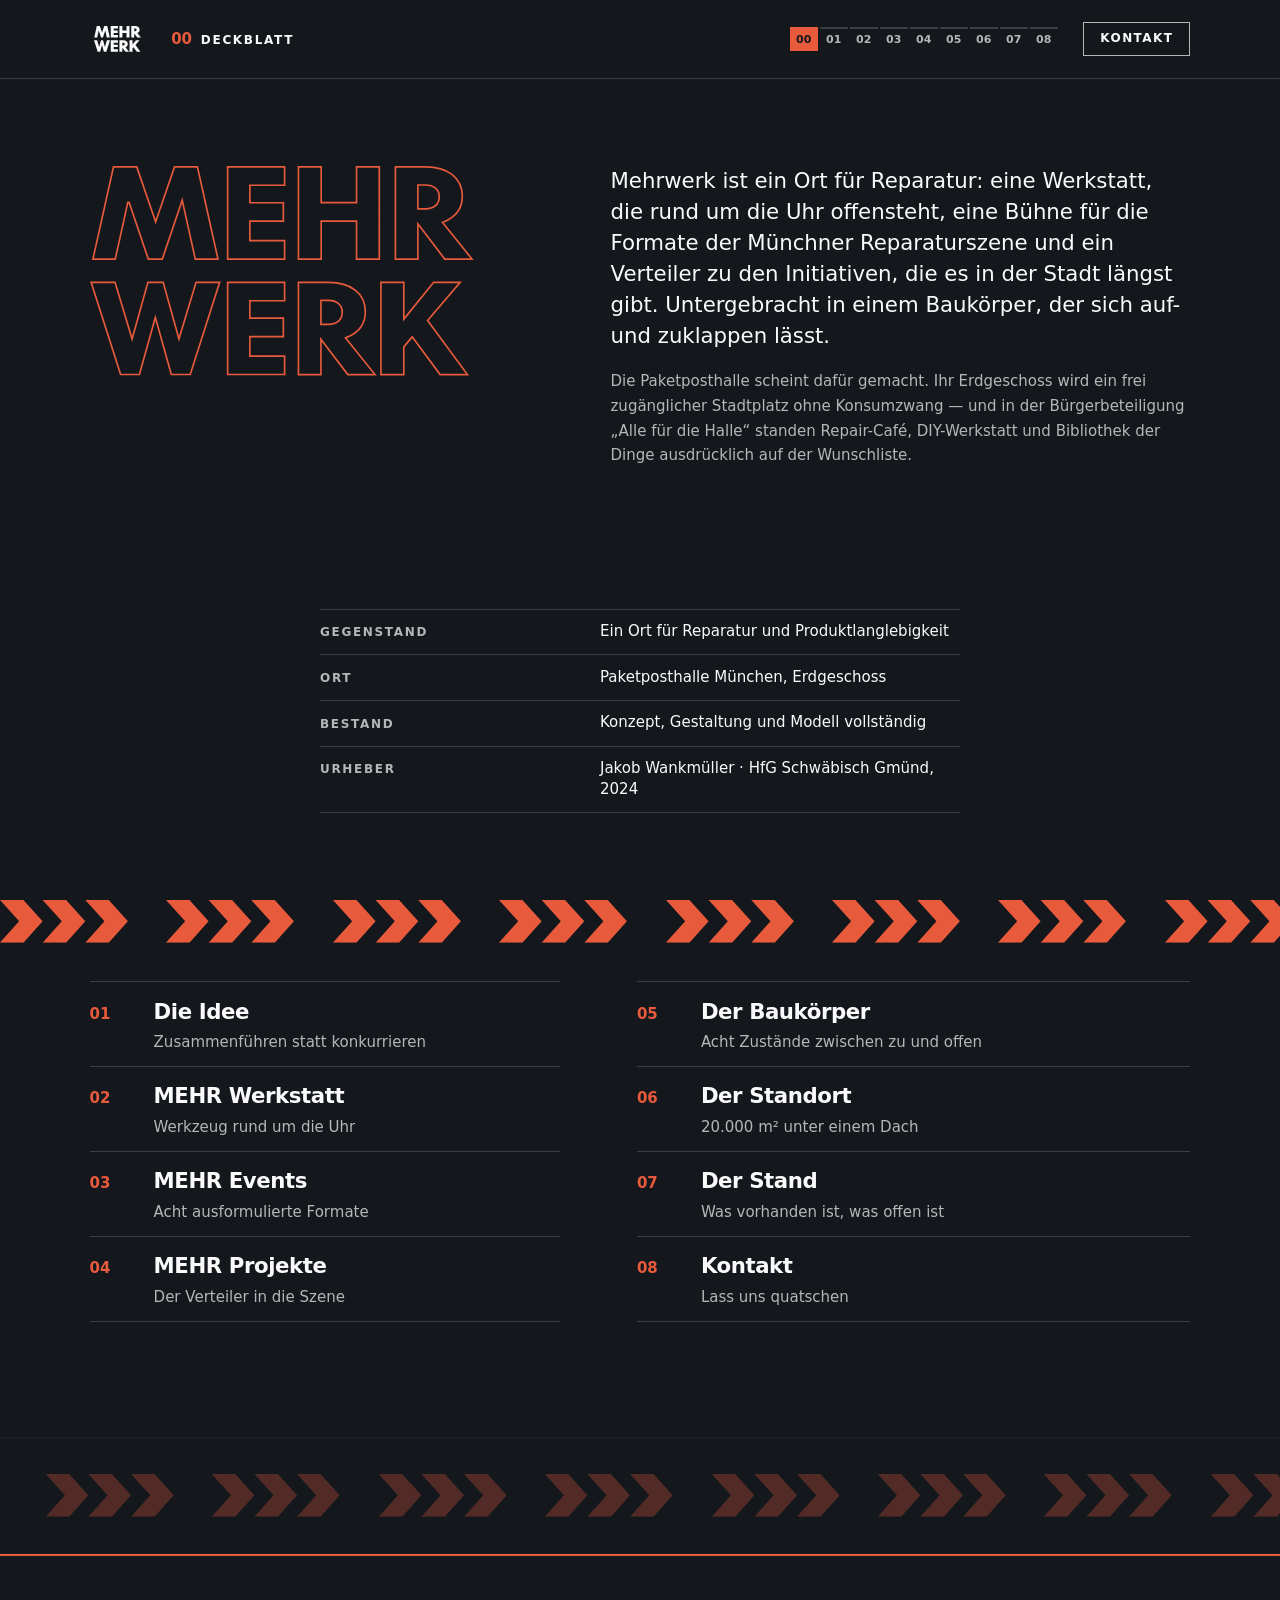
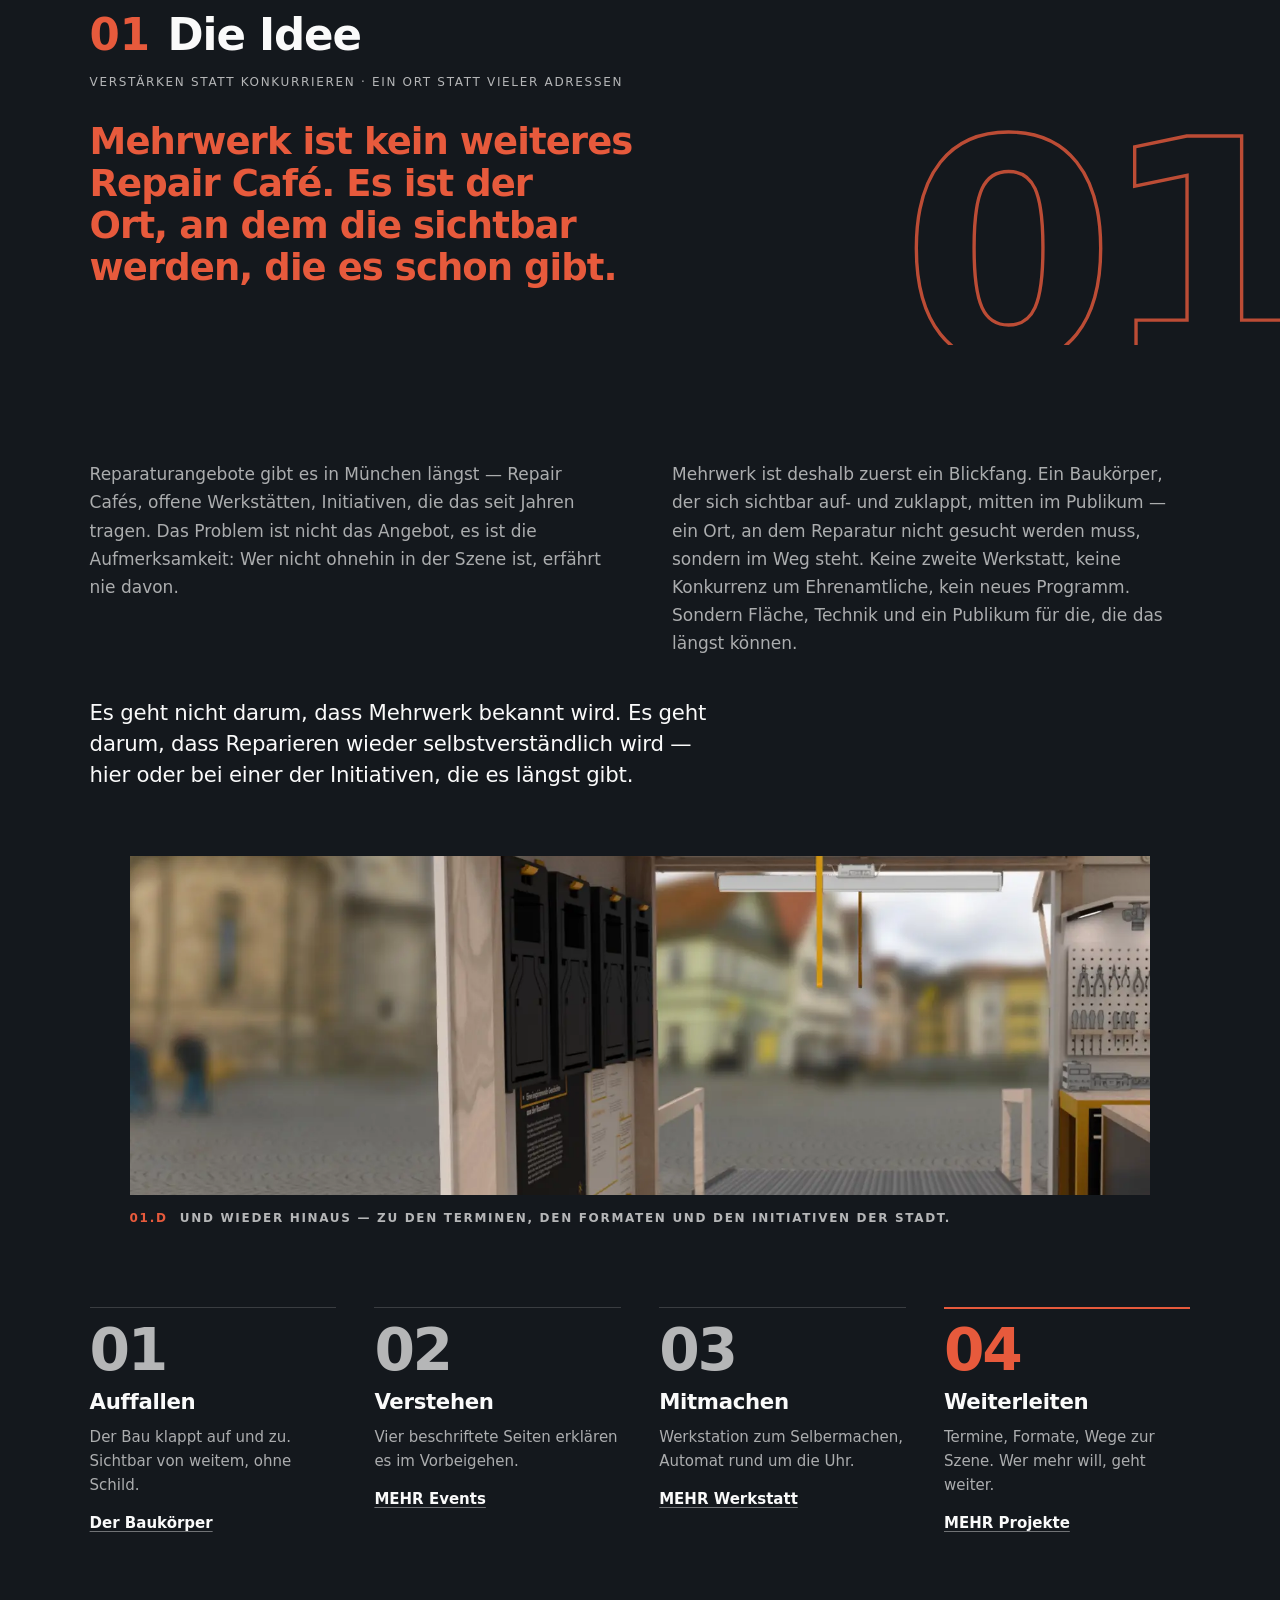
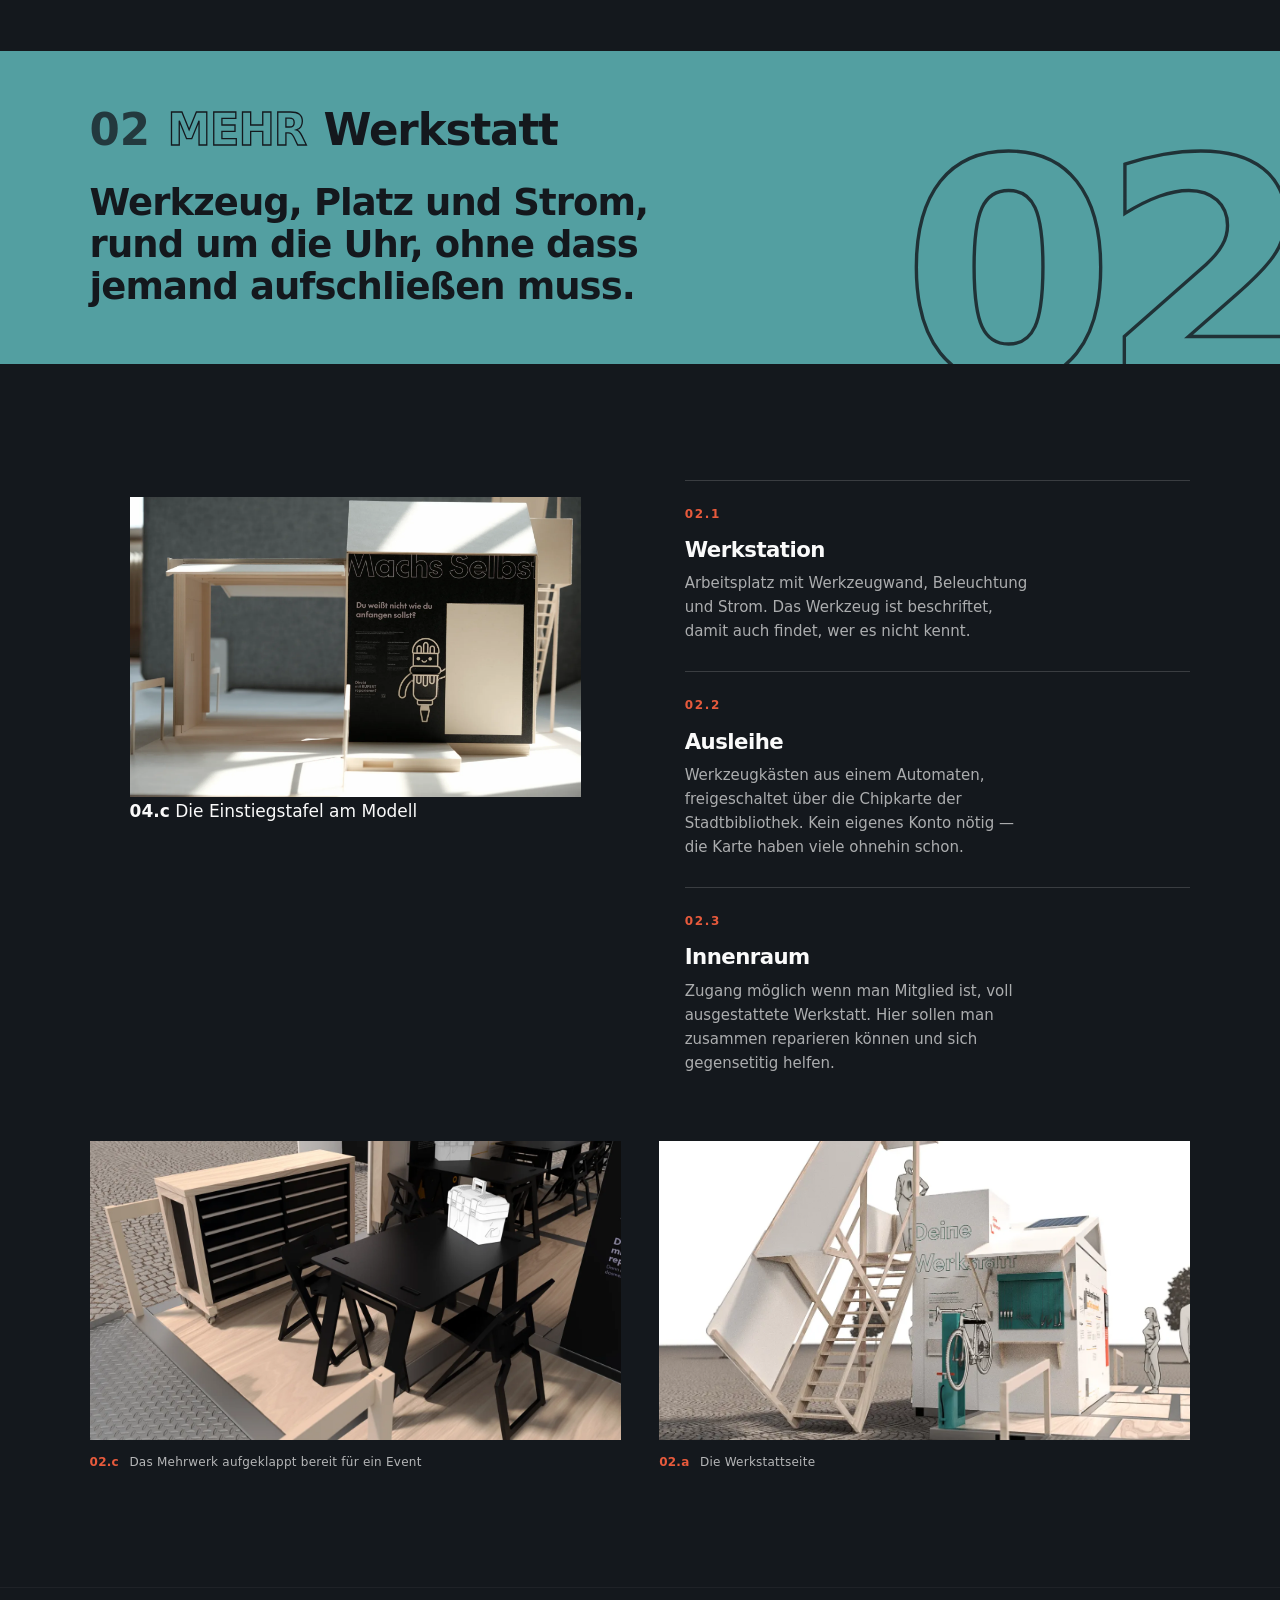
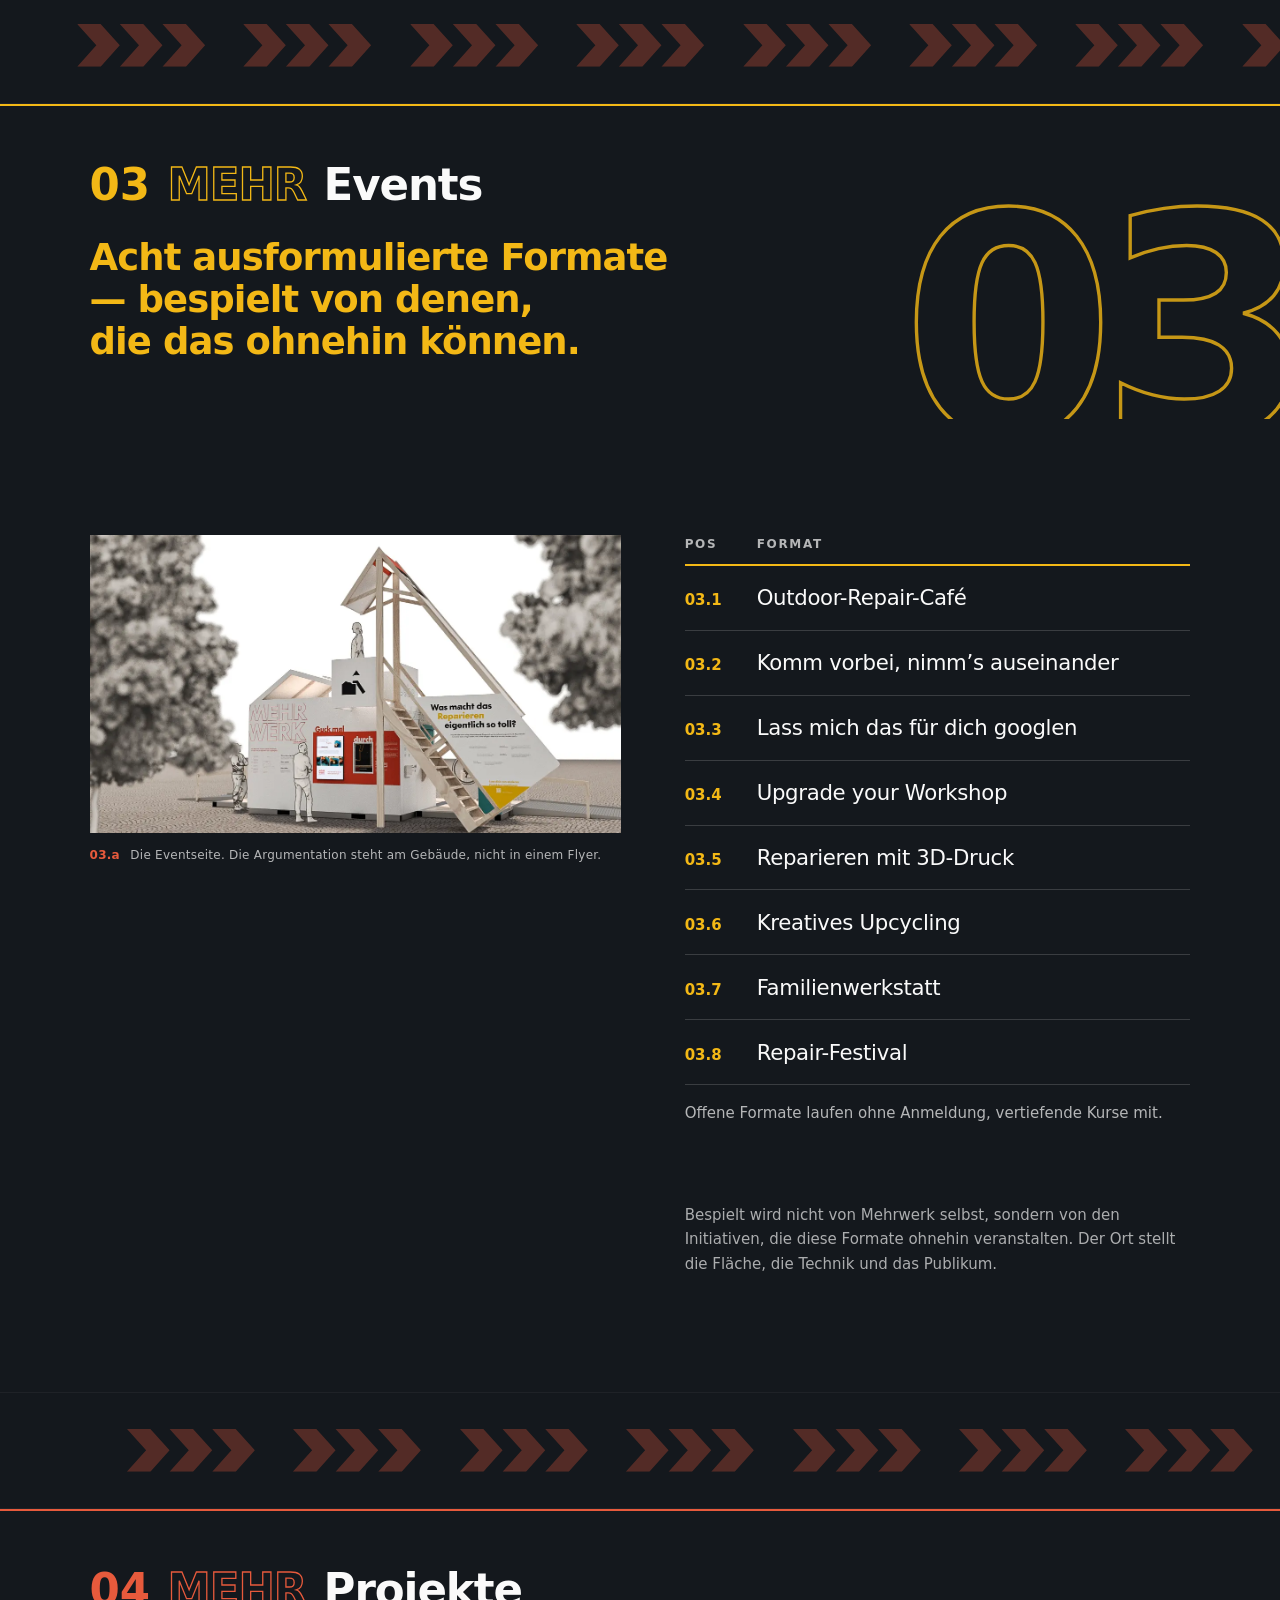
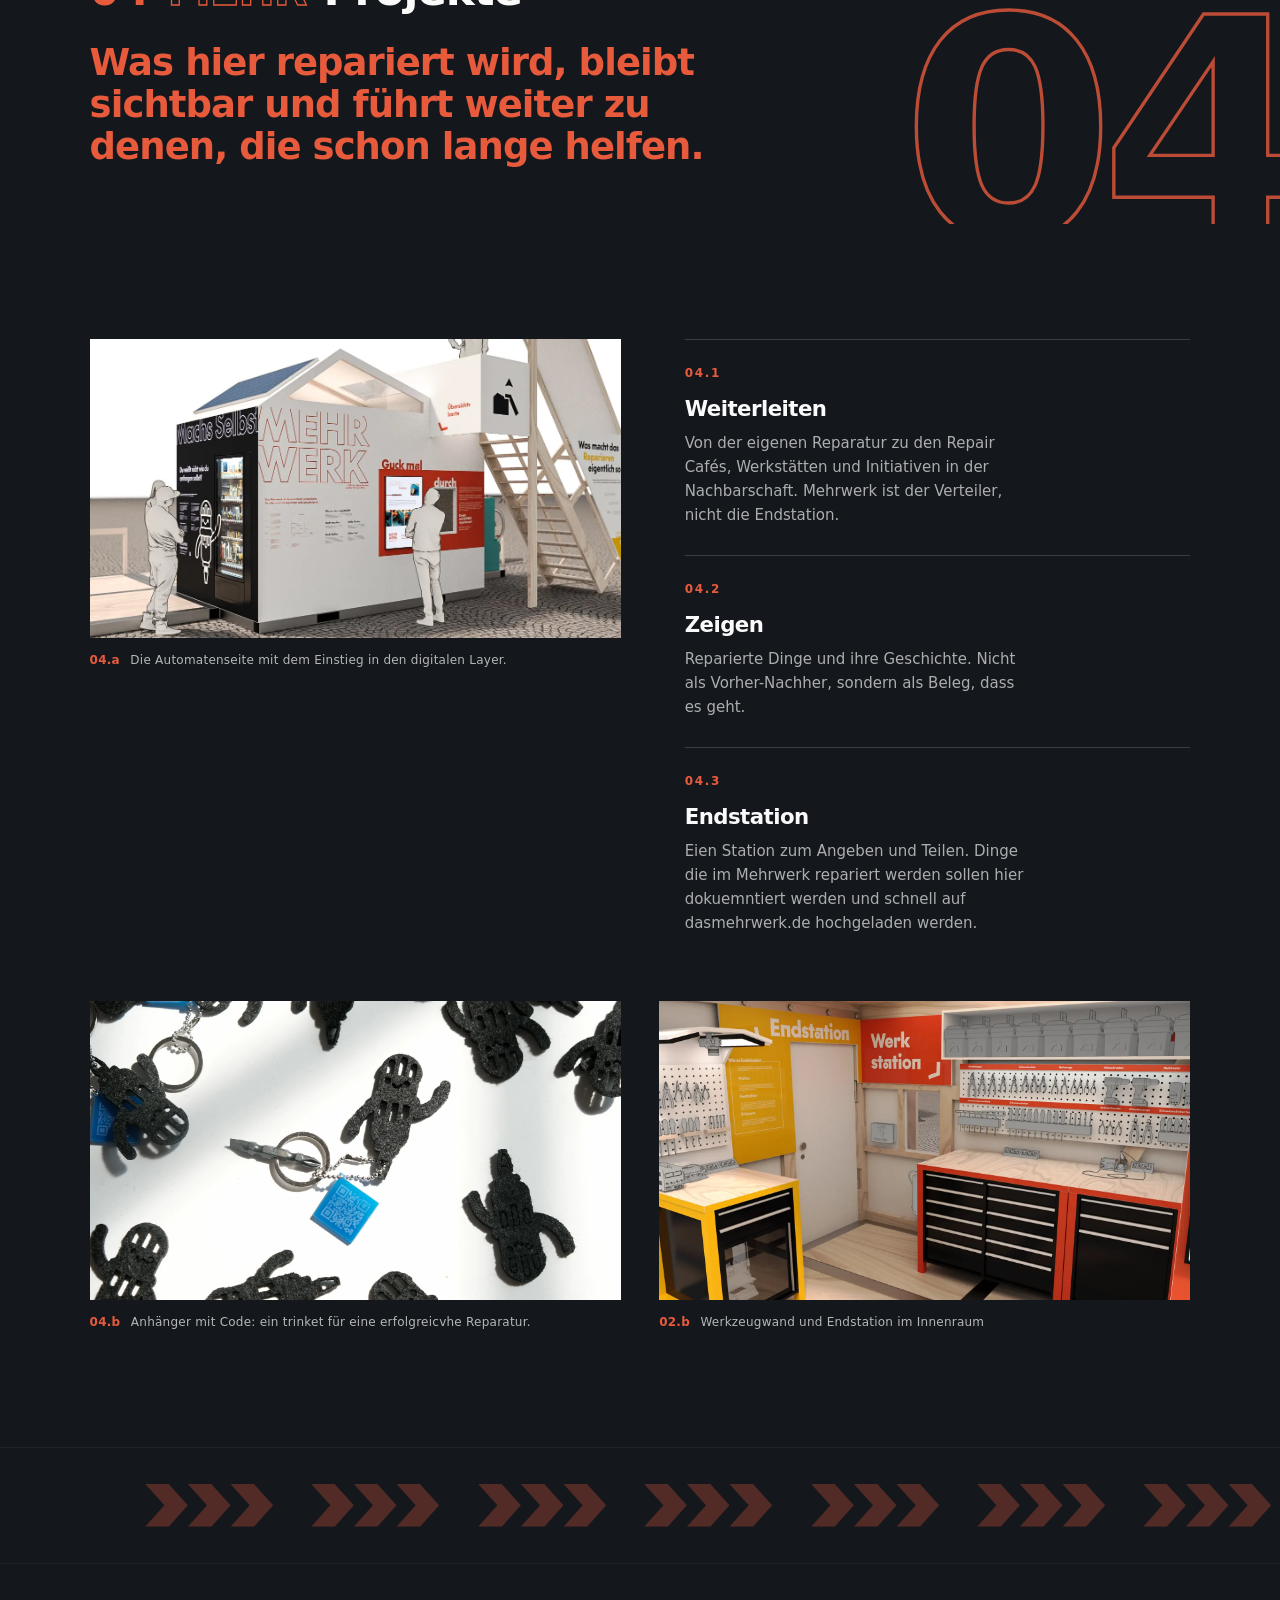
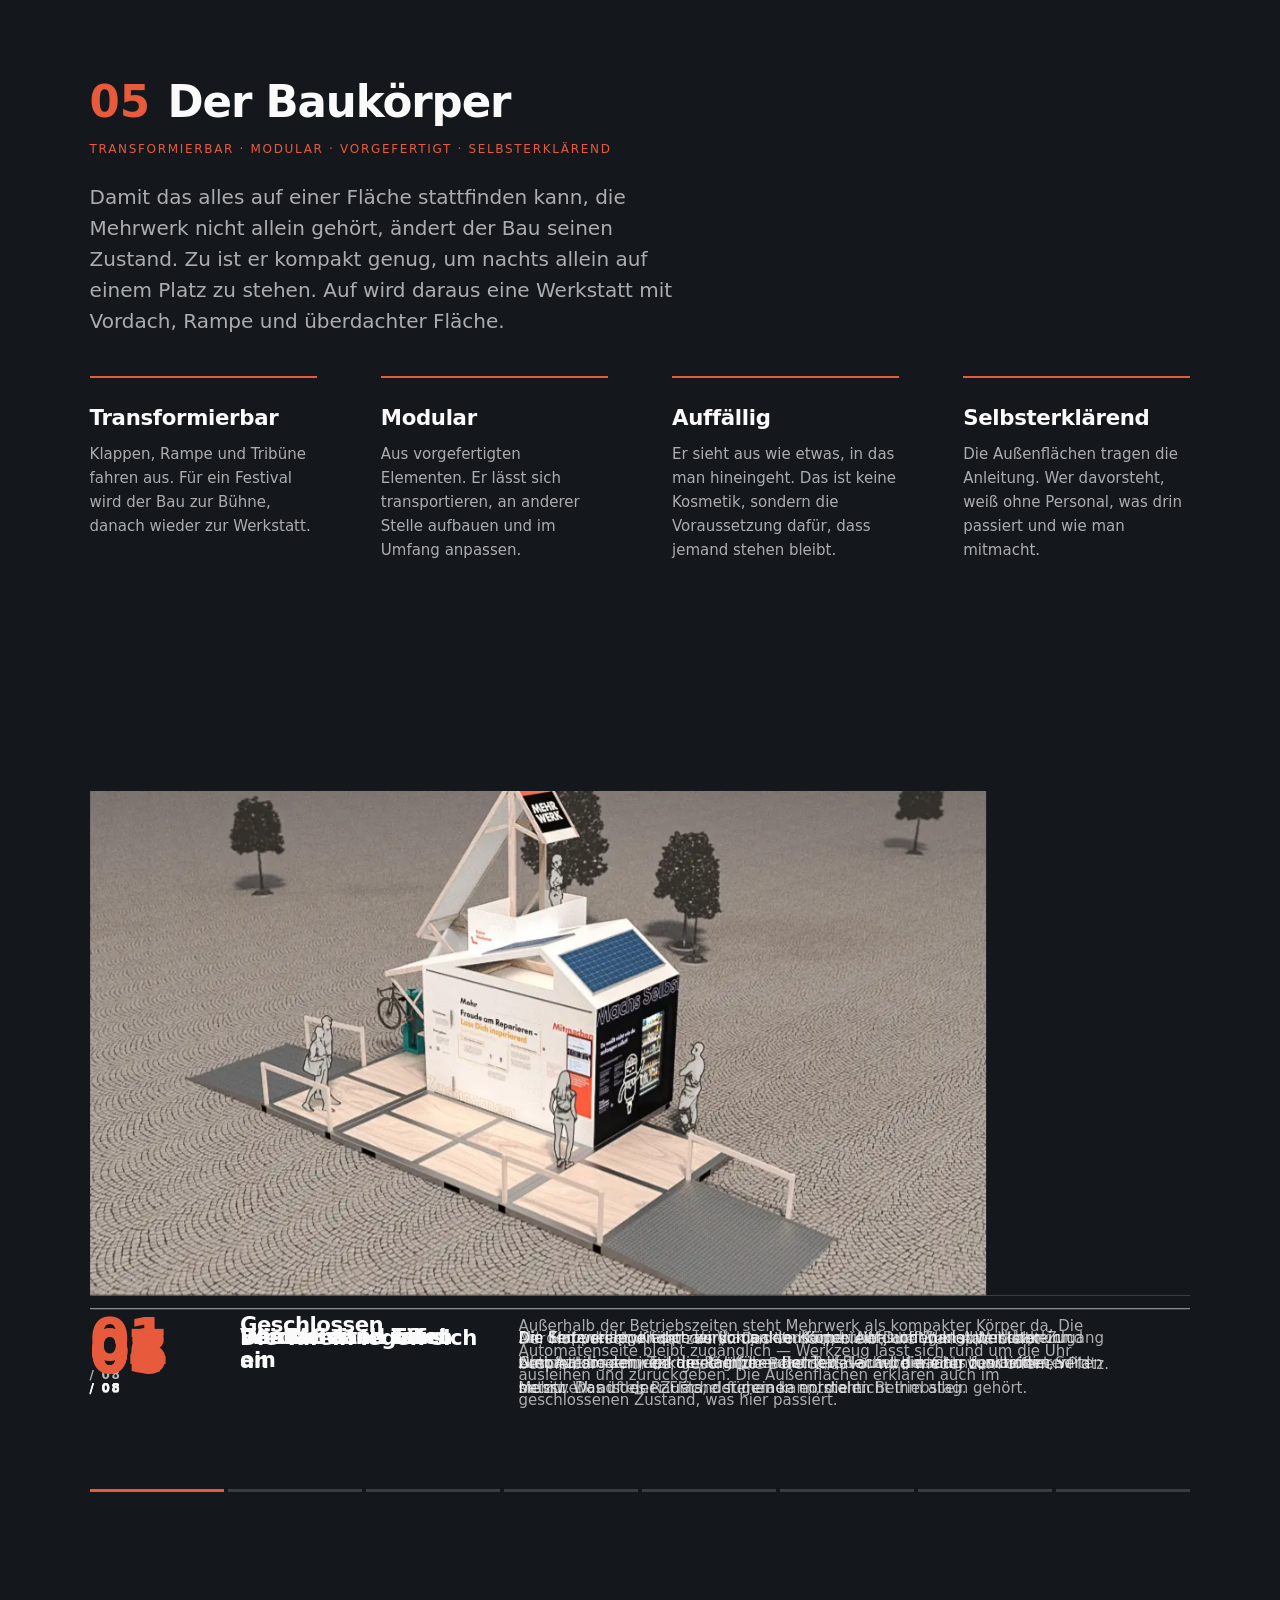
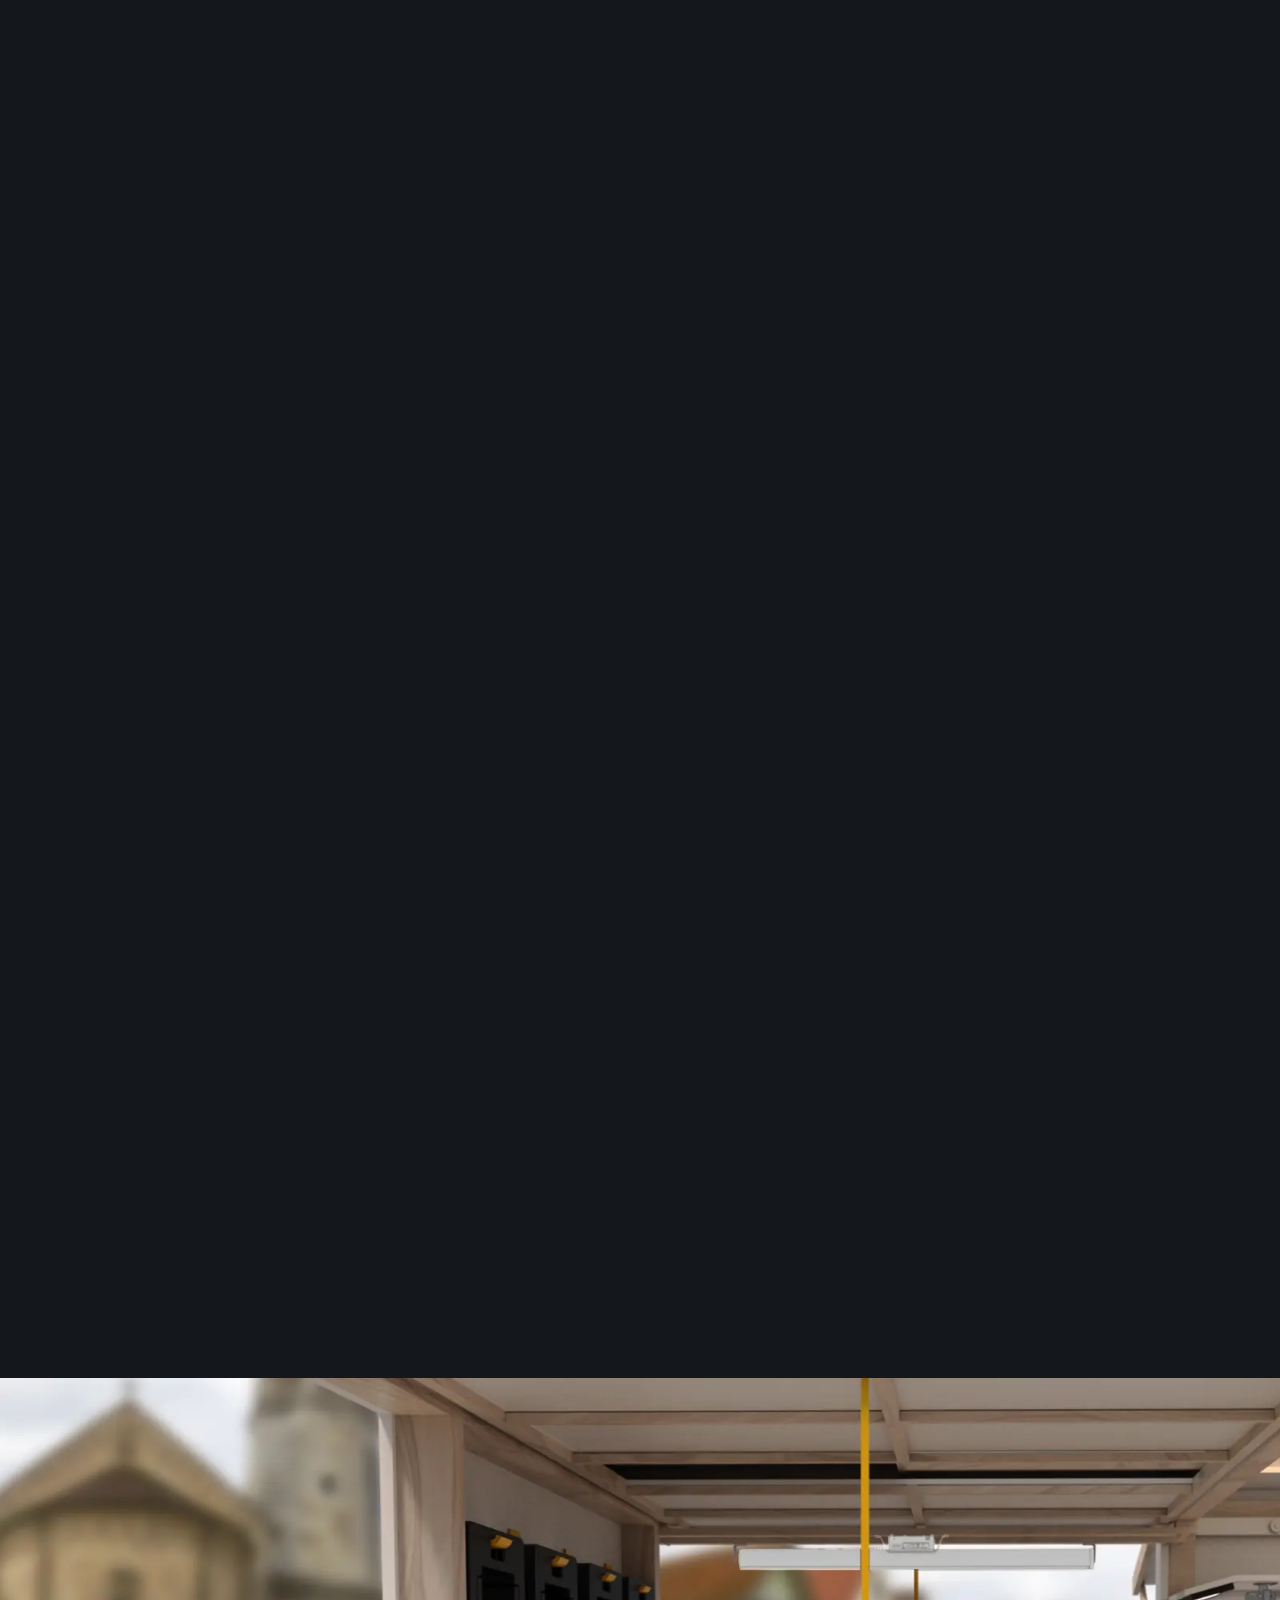
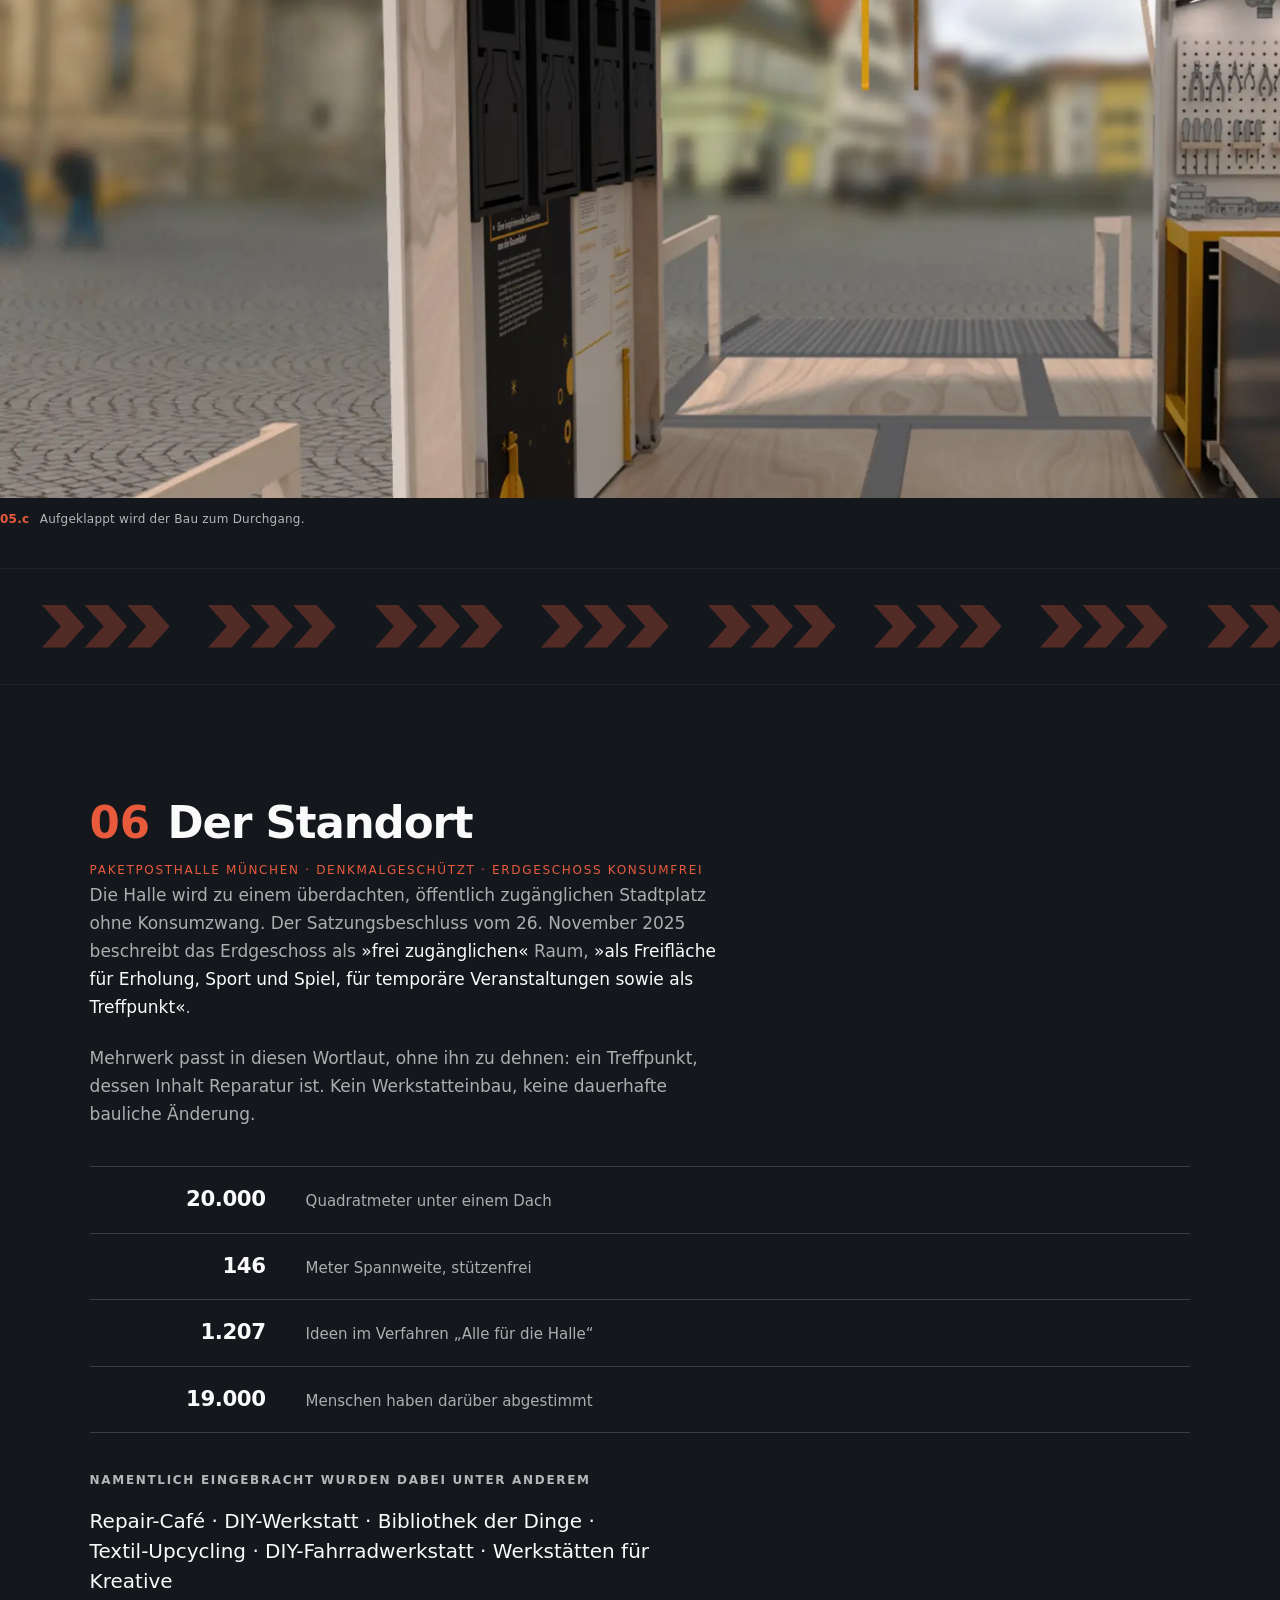
==== commit 8a698b49: "Idee: Vorspann ueber die volle Spalte, Buehne auf Viewport-Hoehe - Fliesstext laeuft voll, ab 62rem " ====
--- a/index.html
+++ b/index.html
@@ -268,6 +268,11 @@
                 steht. Keine zweite Werkstatt, keine Konkurrenz um
                 Ehrenamtliche, kein neues Programm. Sondern Fläche, Technik und
                 ein Publikum für die, die das längst können.
+              </p>
+              <p class="schluss">
+                Es geht nicht darum, dass Mehrwerk bekannt wird. Es geht
+                darum, dass Reparieren wieder selbstverständlich wird — hier
+                oder bei einer der Initiativen, die es längst gibt.
               </p>
             </div>
 
@@ -340,8 +345,7 @@
                 <p class="kette__nr">01</p>
                 <h3>Auffallen</h3>
                 <p class="kette__satz">
-                  Der Bau klappt auf und zu. Das sieht man von weitem — ohne
-                  Schild, ohne Vorwissen, ohne dass man es gesucht hätte.
+                  Der Bau klappt auf und zu. Sichtbar von weitem, ohne Schild.
                 </p>
                 <a class="kette__weiter" href="#pos-05">Der Baukörper</a>
               </li>
@@ -349,8 +353,7 @@
                 <p class="kette__nr">02</p>
                 <h3>Verstehen</h3>
                 <p class="kette__satz">
-                  Alle vier Außenseiten sind beschriftet und erklären im
-                  Vorbeigehen, warum sich Reparieren überhaupt lohnt.
+                  Vier beschriftete Seiten erklären es im Vorbeigehen.
                 </p>
                 <a class="kette__weiter" href="#pos-03">MEHR Events</a>
               </li>
@@ -358,8 +361,7 @@
                 <p class="kette__nr">03</p>
                 <h3>Mitmachen</h3>
                 <p class="kette__satz">
-                  Eine Werkstation zum Selbermachen. Ein Automat gibt Werkzeug
-                  und Ersatzteile rund um die Uhr aus, auch nachts.
+                  Werkstation zum Selbermachen, Automat rund um die Uhr.
                 </p>
                 <a class="kette__weiter" href="#pos-02">MEHR Werkstatt</a>
               </li>
@@ -367,18 +369,11 @@
                 <p class="kette__nr">04</p>
                 <h3>Weiterleiten</h3>
                 <p class="kette__satz">
-                  Termine der Repair Cafés, Formate auf der Bühne, Wege zu den
-                  Initiativen der Stadt. Wer mehr will, geht weiter.
+                  Termine, Formate, Wege zur Szene. Wer mehr will, geht weiter.
                 </p>
                 <a class="kette__weiter" href="#pos-04">MEHR Projekte</a>
               </li>
             </ol>
-
-            <p class="schluss">
-              Es geht nicht darum, dass Mehrwerk bekannt wird. Es geht darum,
-              dass Reparieren wieder selbstverständlich wird — hier oder bei
-              einer der Initiativen, die es längst gibt.
-            </p>
           </div>
         </div>
       </section>
--- a/styles.css
+++ b/styles.css
@@ -808,12 +808,36 @@
    durchschaltet, darunter die Kette, die sie schaltet. Das ist der
    Einstieg — er darf sich vom Register unterscheiden. */
 
+/* Der Vorspann laeuft ueber die ganze Spalte. Damit das Mass nicht
+   auf 110 Zeichen aufgeht, teilt er sich ab 62rem in zwei Saetze; der
+   Schlusssatz liegt darunter und nimmt beide. */
 .idee__fliess {
-  max-width: 62ch;
-}
-
+  max-width: none;
+}
+
+@media (min-width: 62rem) {
+  .idee__fliess {
+    grid-template-columns: repeat(2, minmax(0, 1fr));
+    column-gap: clamp(2.5rem, 5vw, 4.5rem);
+    align-items: start;
+  }
+
+  .idee__fliess .schluss {
+    grid-column: 1 / -1;
+  }
+}
+
+.idee__fliess .schluss {
+  margin-top: clamp(0.5rem, 1.5vw, 1.25rem);
+  max-width: 46ch;
+  color: var(--paper);
+}
+
+/* Buehne und Kette sollen zusammen auf einen Bildschirm gehen. Deshalb
+   traegt die Buehne eine Hoehe in svh statt eines festen Seitenformats:
+   der Ausschnitt gibt nach, die Kette darunter bleibt sichtbar. */
 .buehne {
-  margin-top: clamp(2.5rem, 5vw, 4rem);
+  margin-top: clamp(2rem, 4vw, 3rem);
 }
 
 /* Ohne JS: die vier Zustände als gewöhnliche Bildreihe. */
@@ -835,9 +859,9 @@
   font-weight: 600;
   letter-spacing: 0.14em;
   text-transform: uppercase;
-  line-height: 1.6;
+  line-height: 1.55;
   color: var(--paper-schwach);
-  min-height: 3.2rem;
+  min-height: 2.8rem;
 }
 
 .buehne__bild figcaption b {
@@ -849,6 +873,17 @@
 .js-idee .buehne__rahmen {
   display: block;
   position: relative;
+  height: clamp(15rem, 48svh, 32rem);
+}
+
+.js-idee .buehne__bild {
+  display: grid;
+  grid-template-rows: minmax(0, 1fr) auto;
+}
+
+.js-idee .buehne__bild img {
+  height: 100%;
+  aspect-ratio: auto;
 }
 
 .js-idee .buehne__bild {
@@ -861,10 +896,6 @@
     visibility 0s linear 520ms;
 }
 
-.js-idee .buehne__bild:first-child {
-  position: relative;
-}
-
 .js-idee .buehne__bild.ist {
   opacity: 1;
   visibility: visible;
@@ -888,7 +919,7 @@
 
 .kette {
   list-style: none;
-  margin-top: clamp(2.25rem, 5vw, 3.5rem);
+  margin-top: clamp(1.5rem, 3vw, 2.25rem);
   display: grid;
   gap: clamp(1.75rem, 4vw, 2.5rem) clamp(1.5rem, 3vw, 2.5rem);
 }
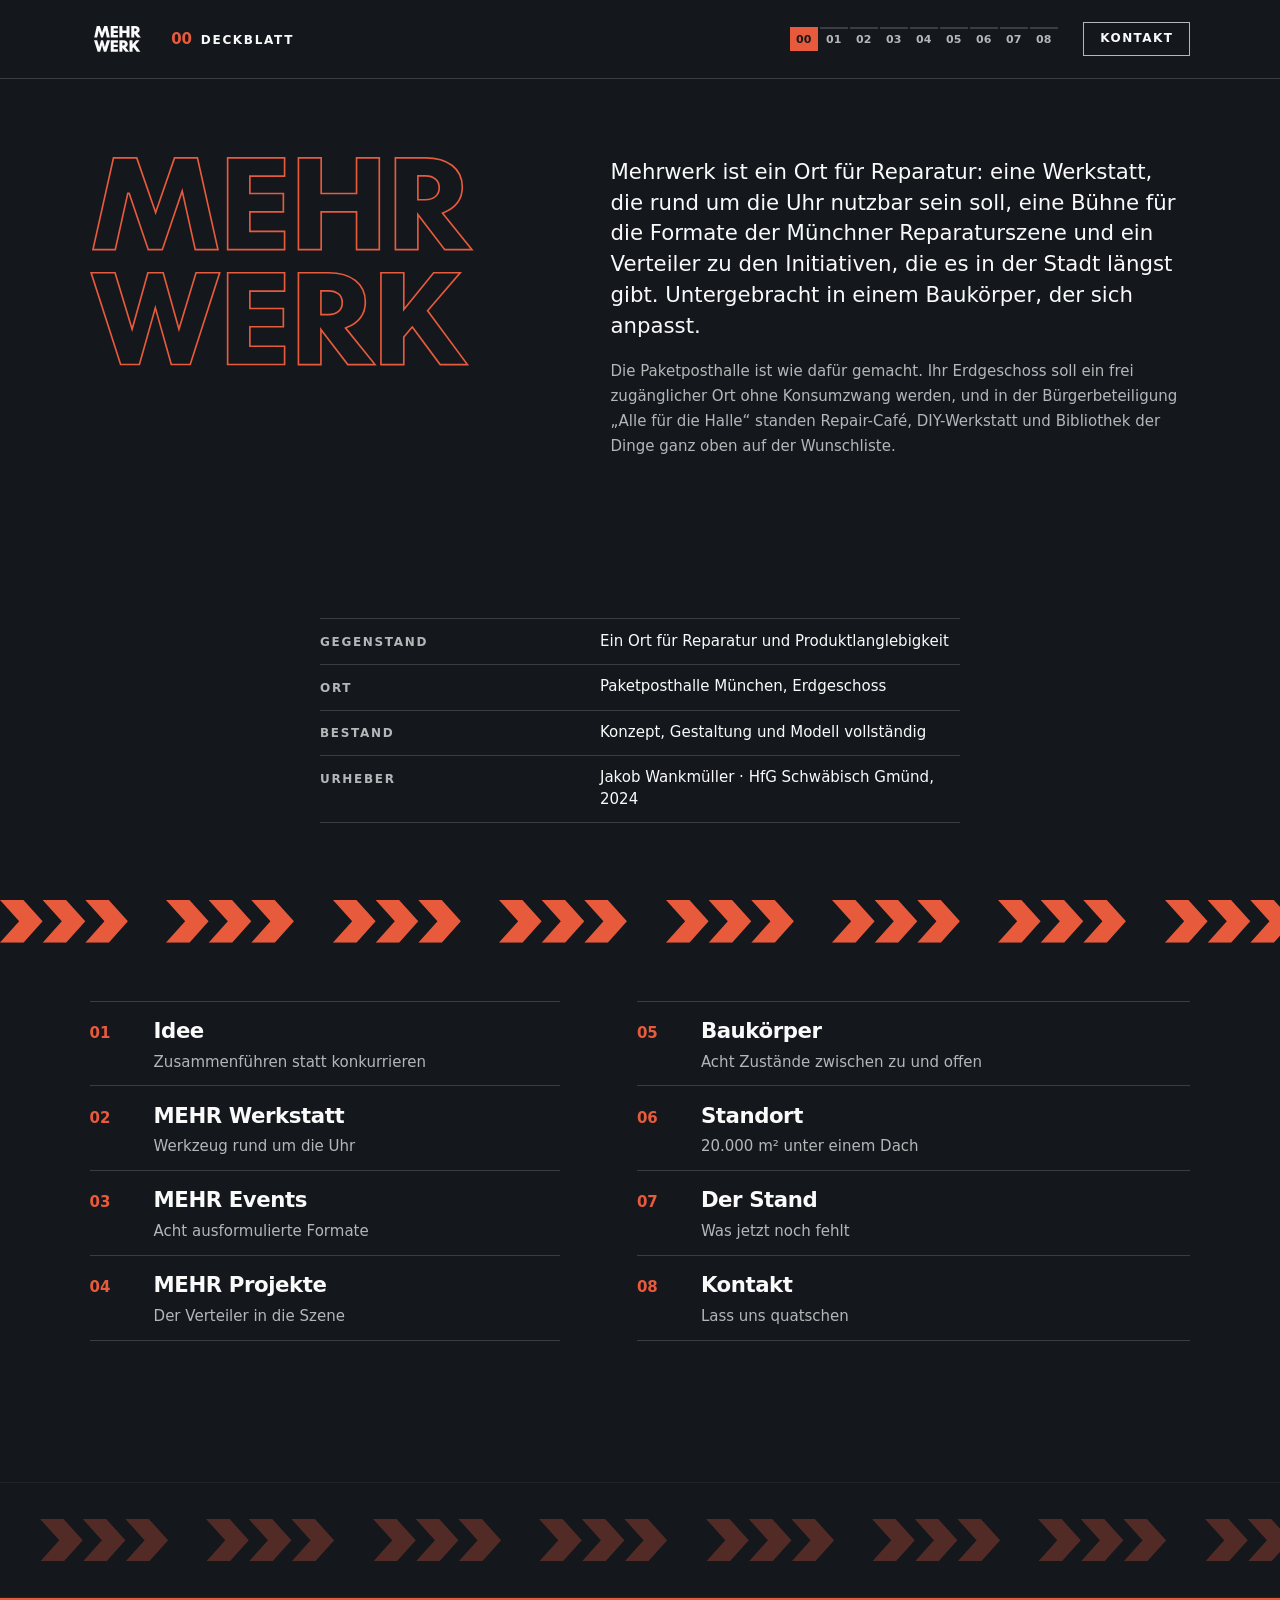
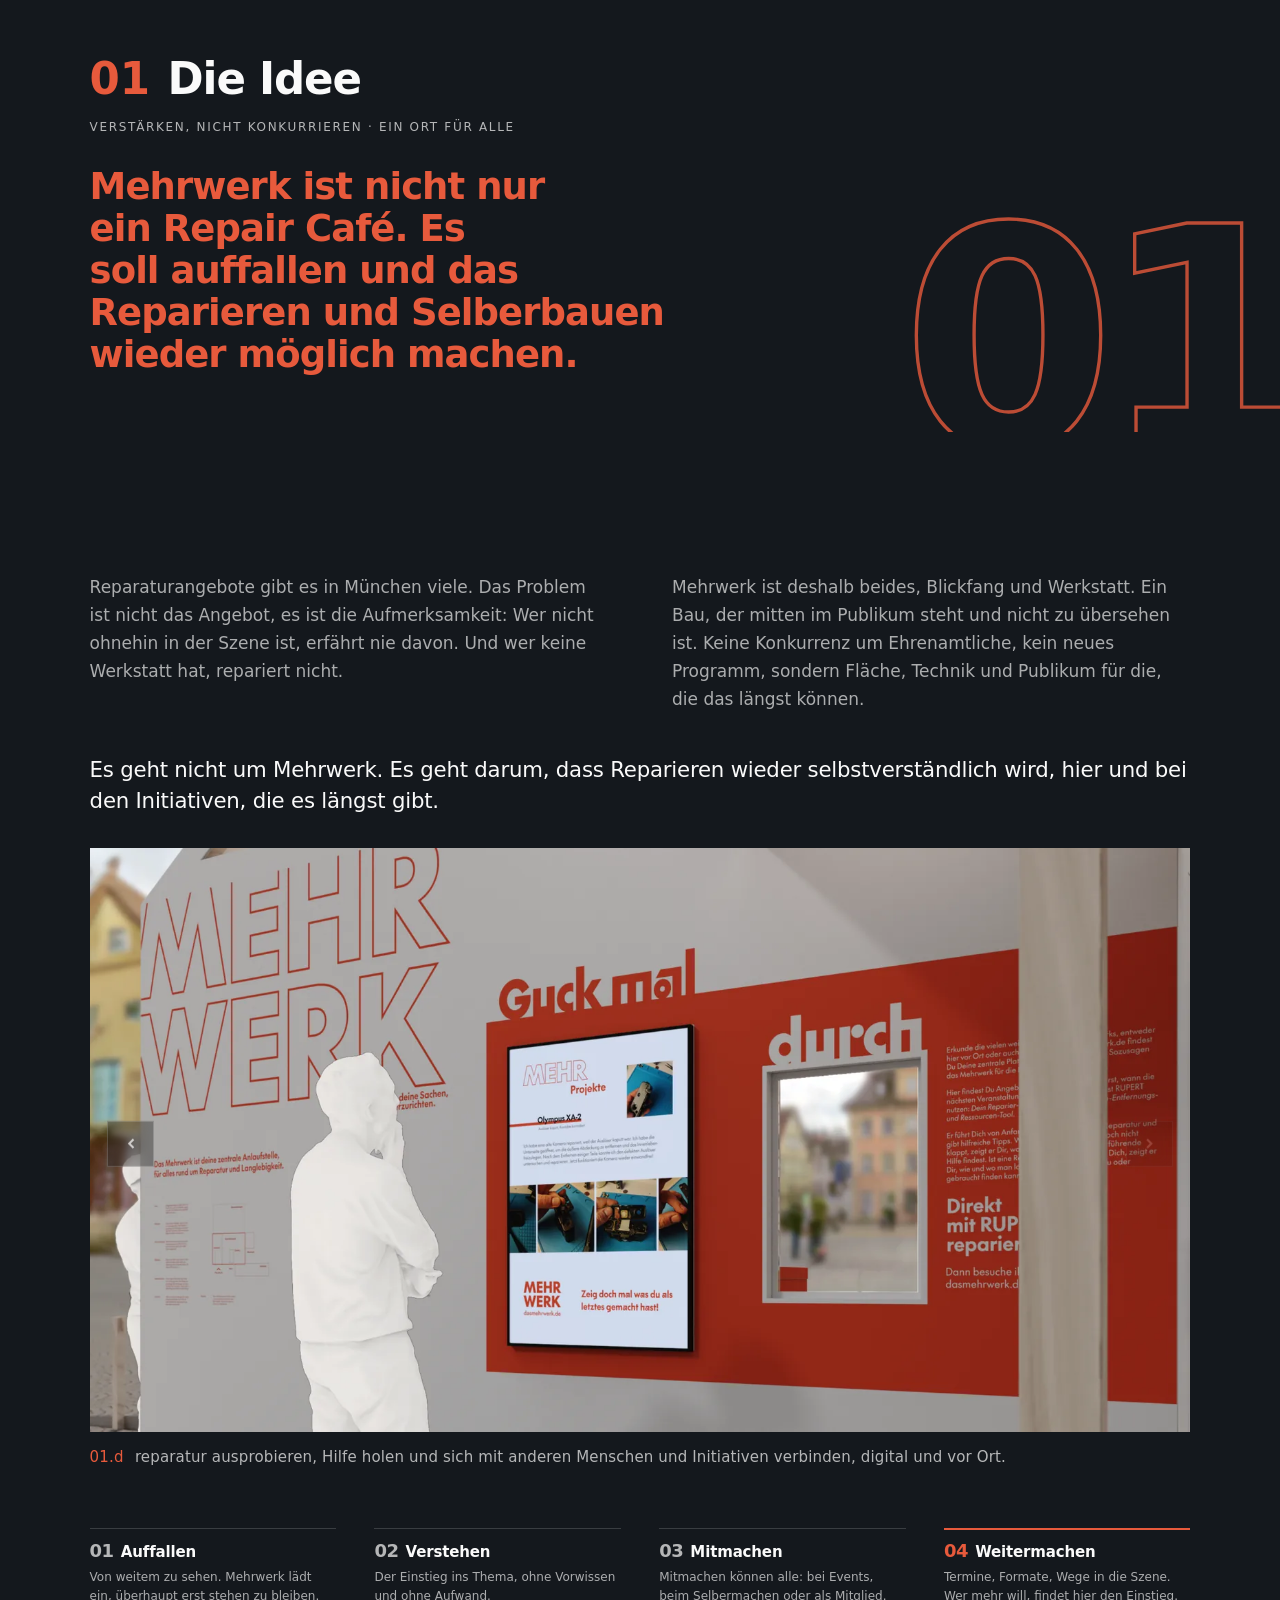
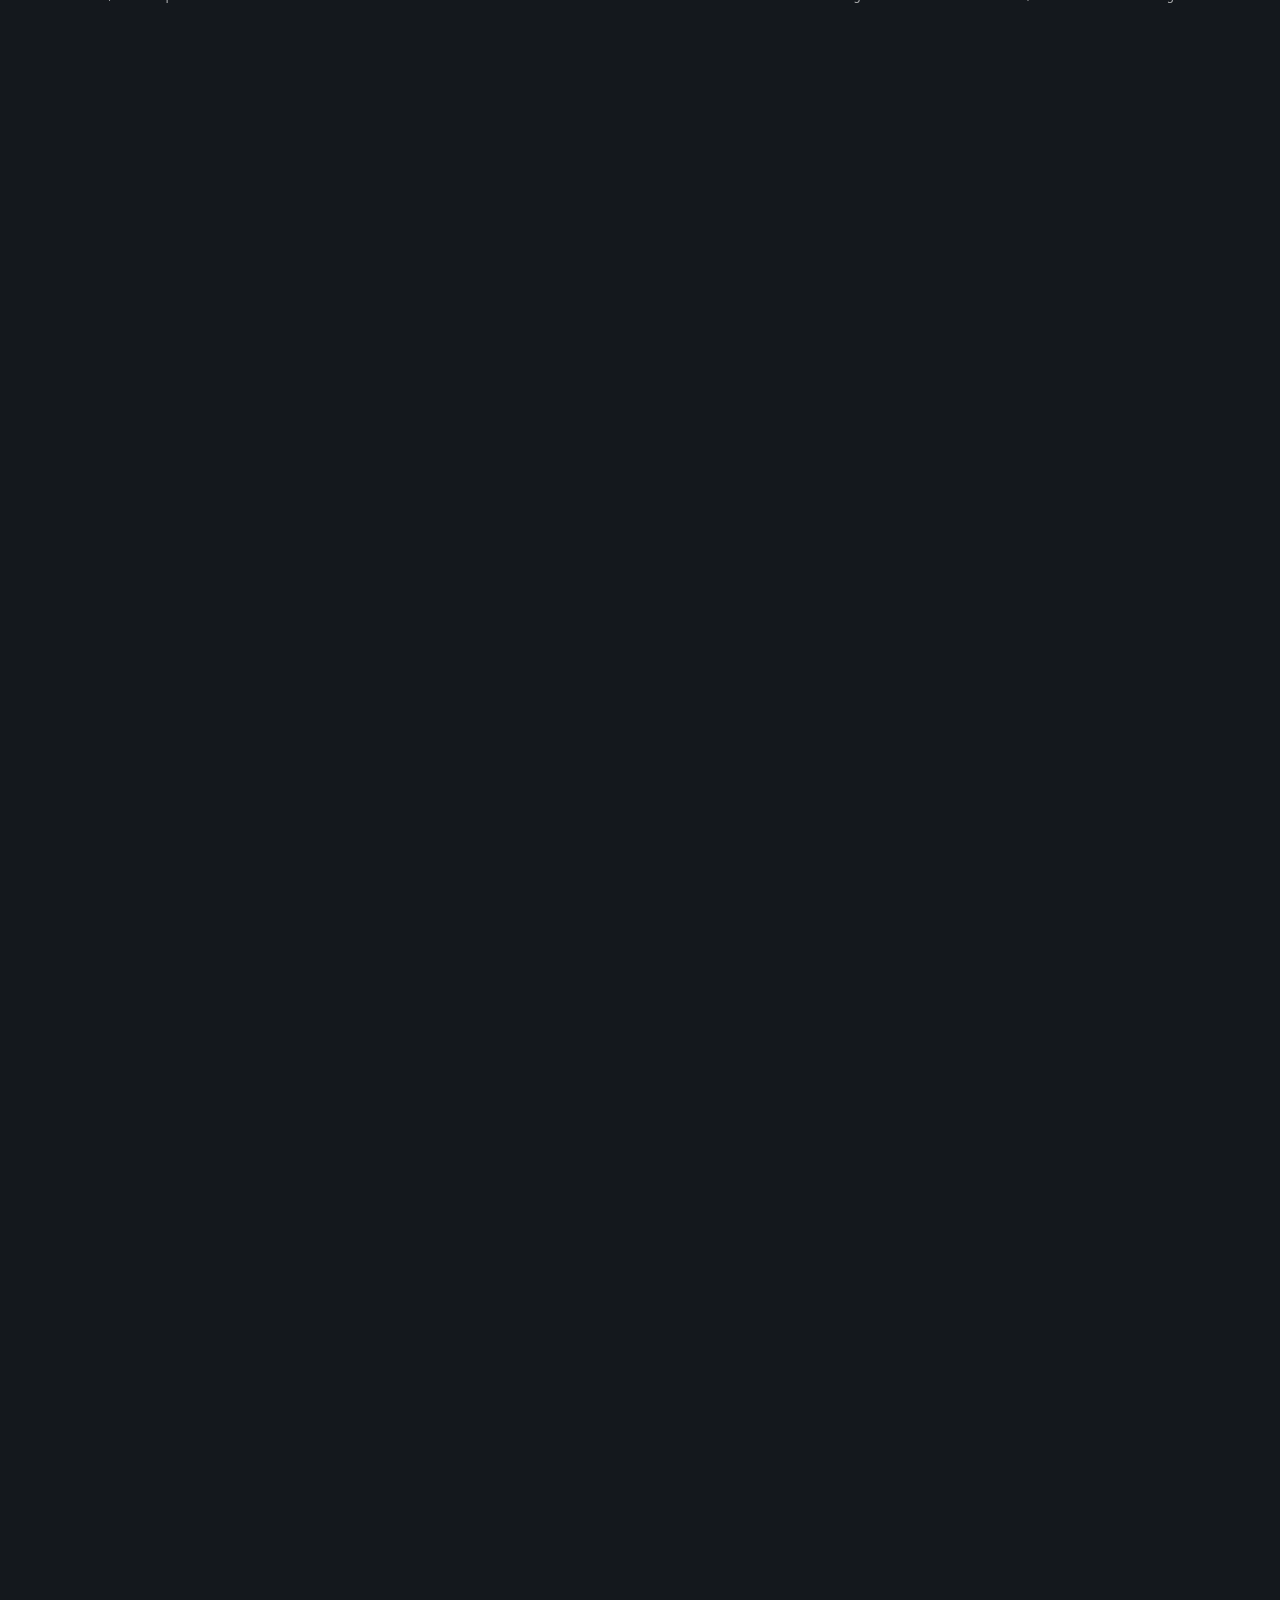
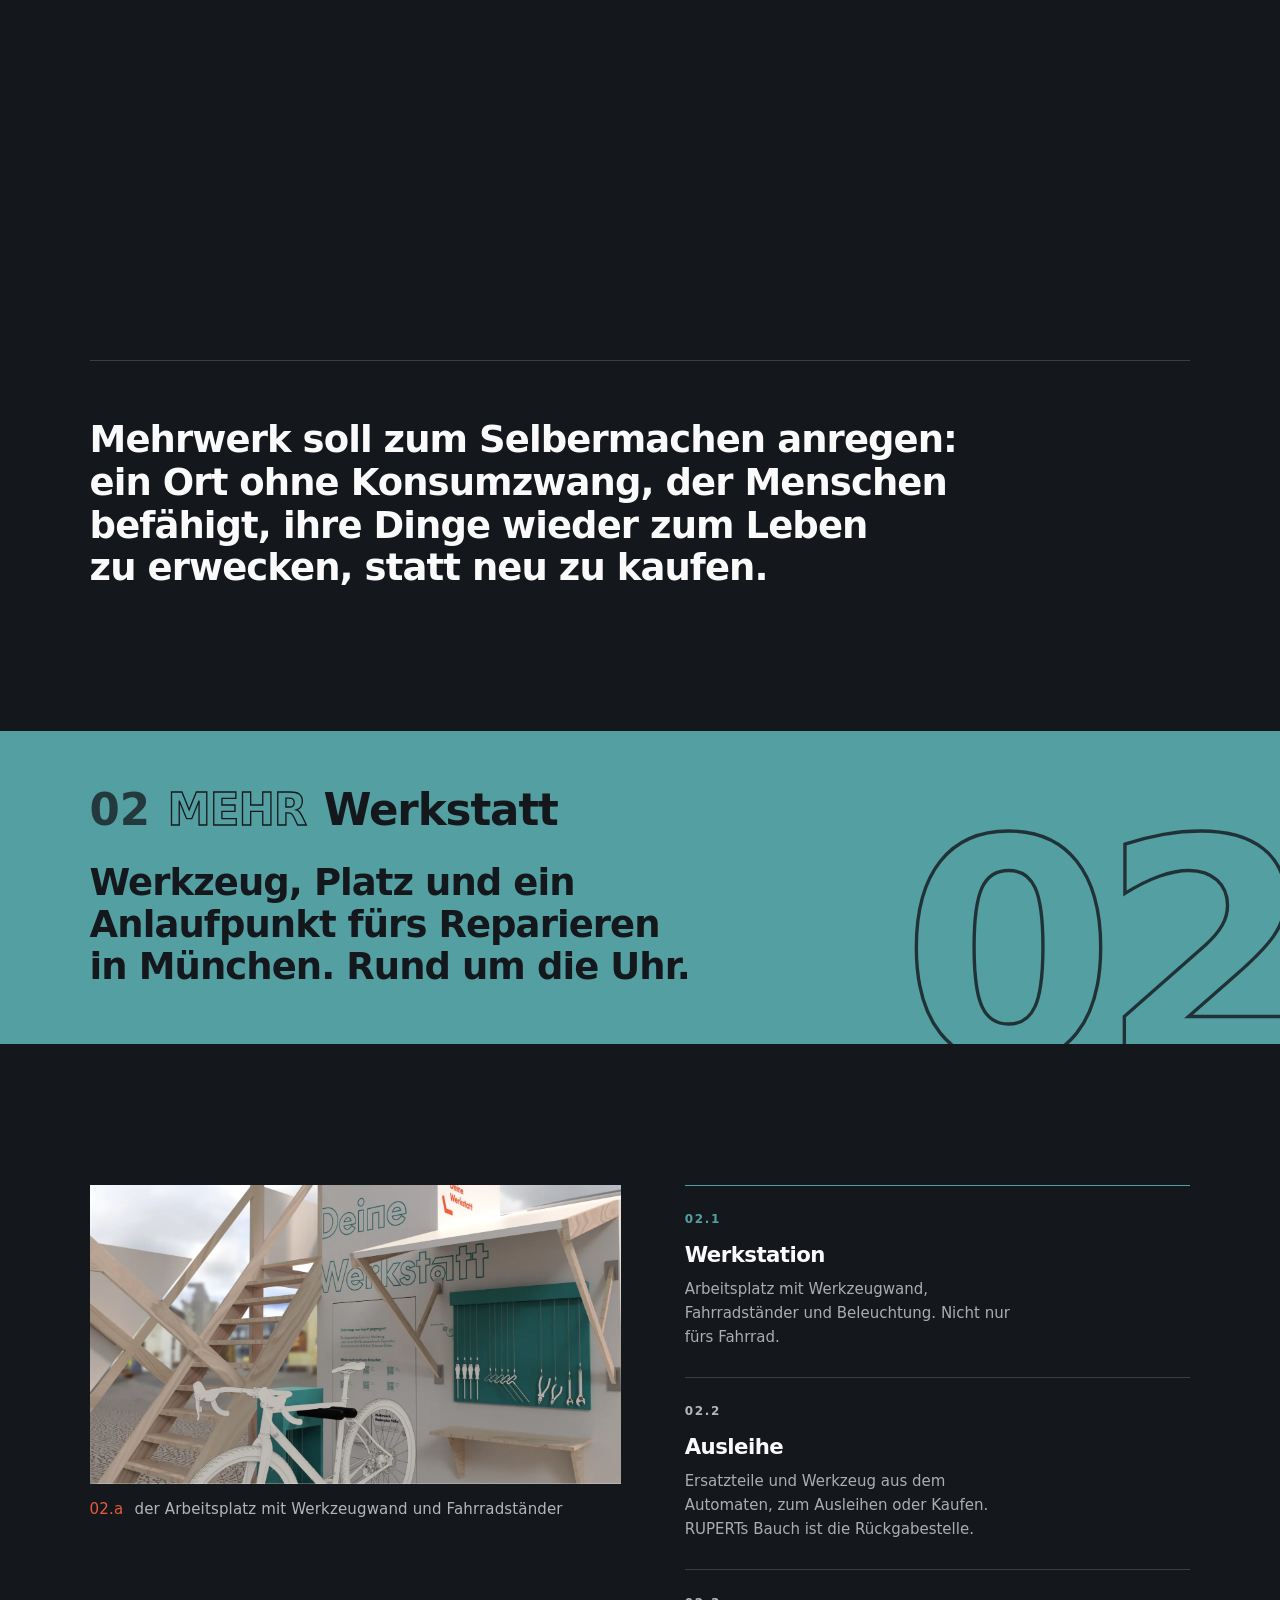
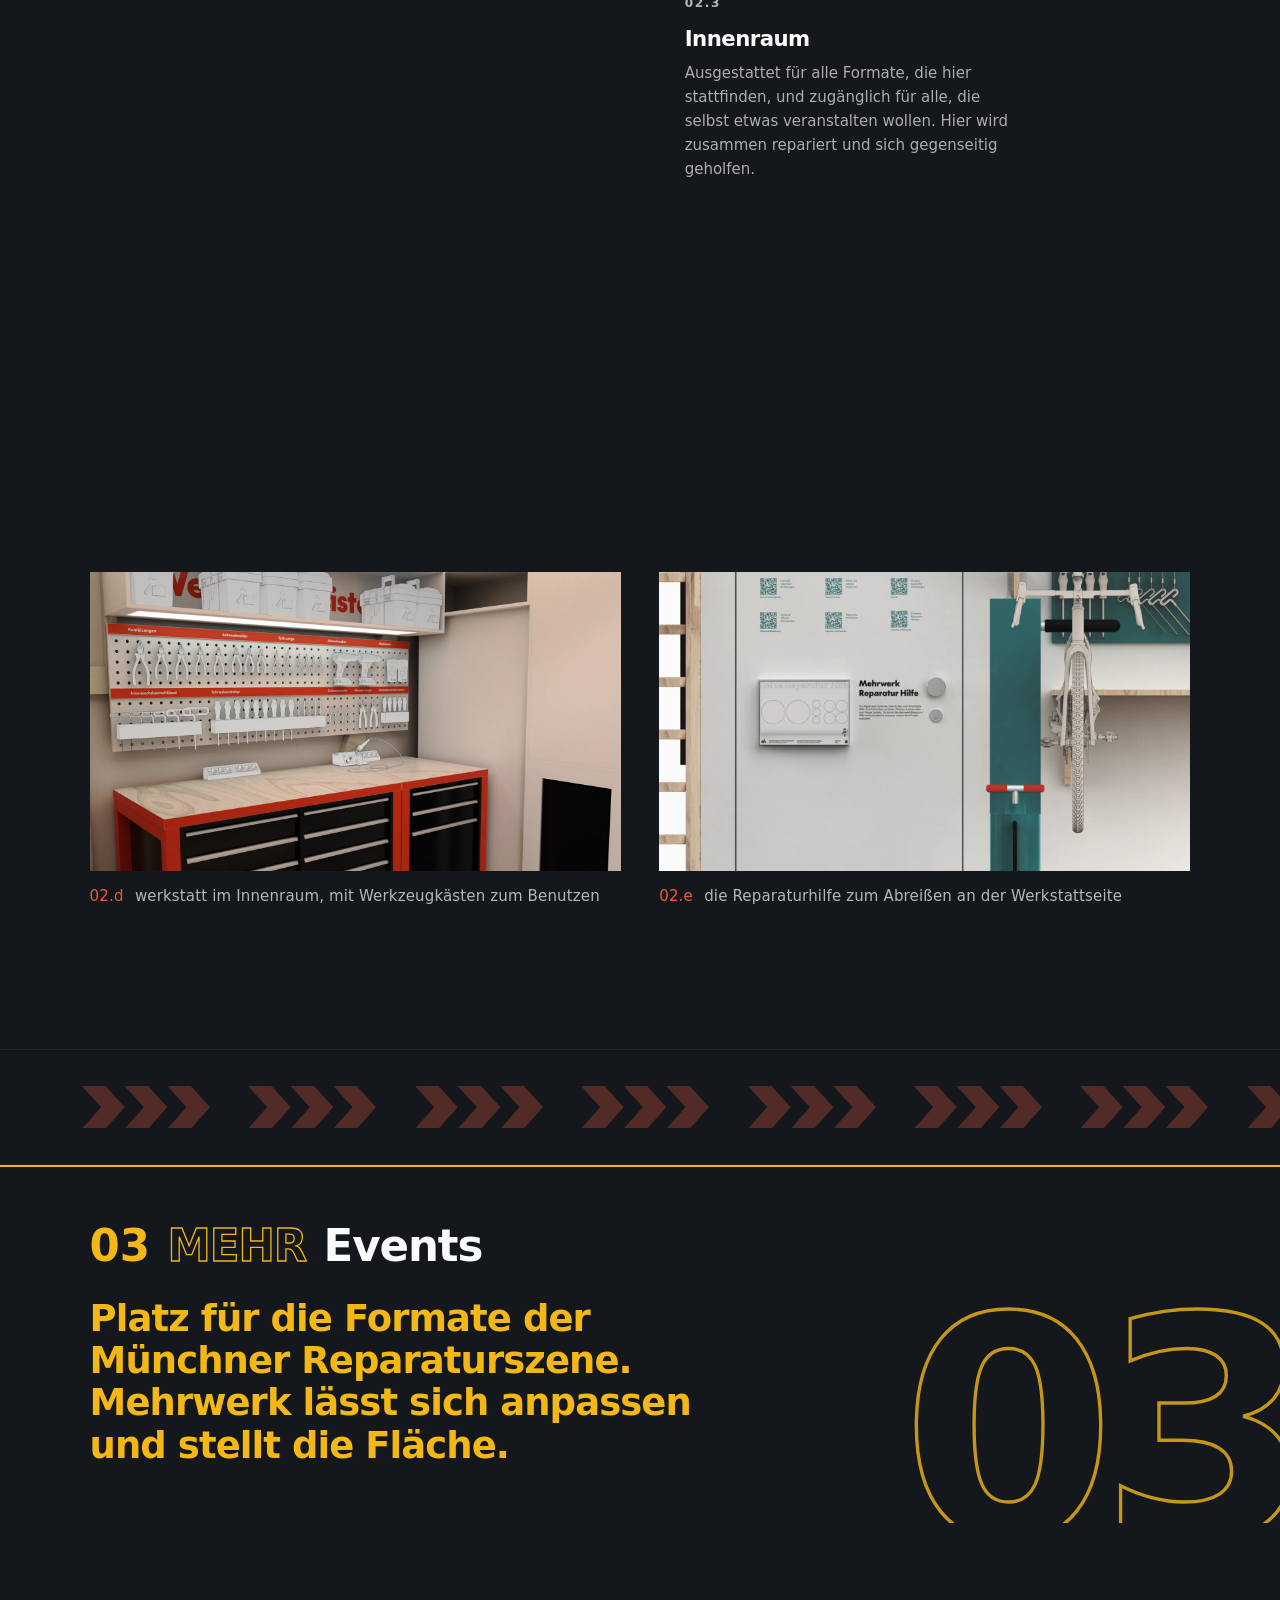
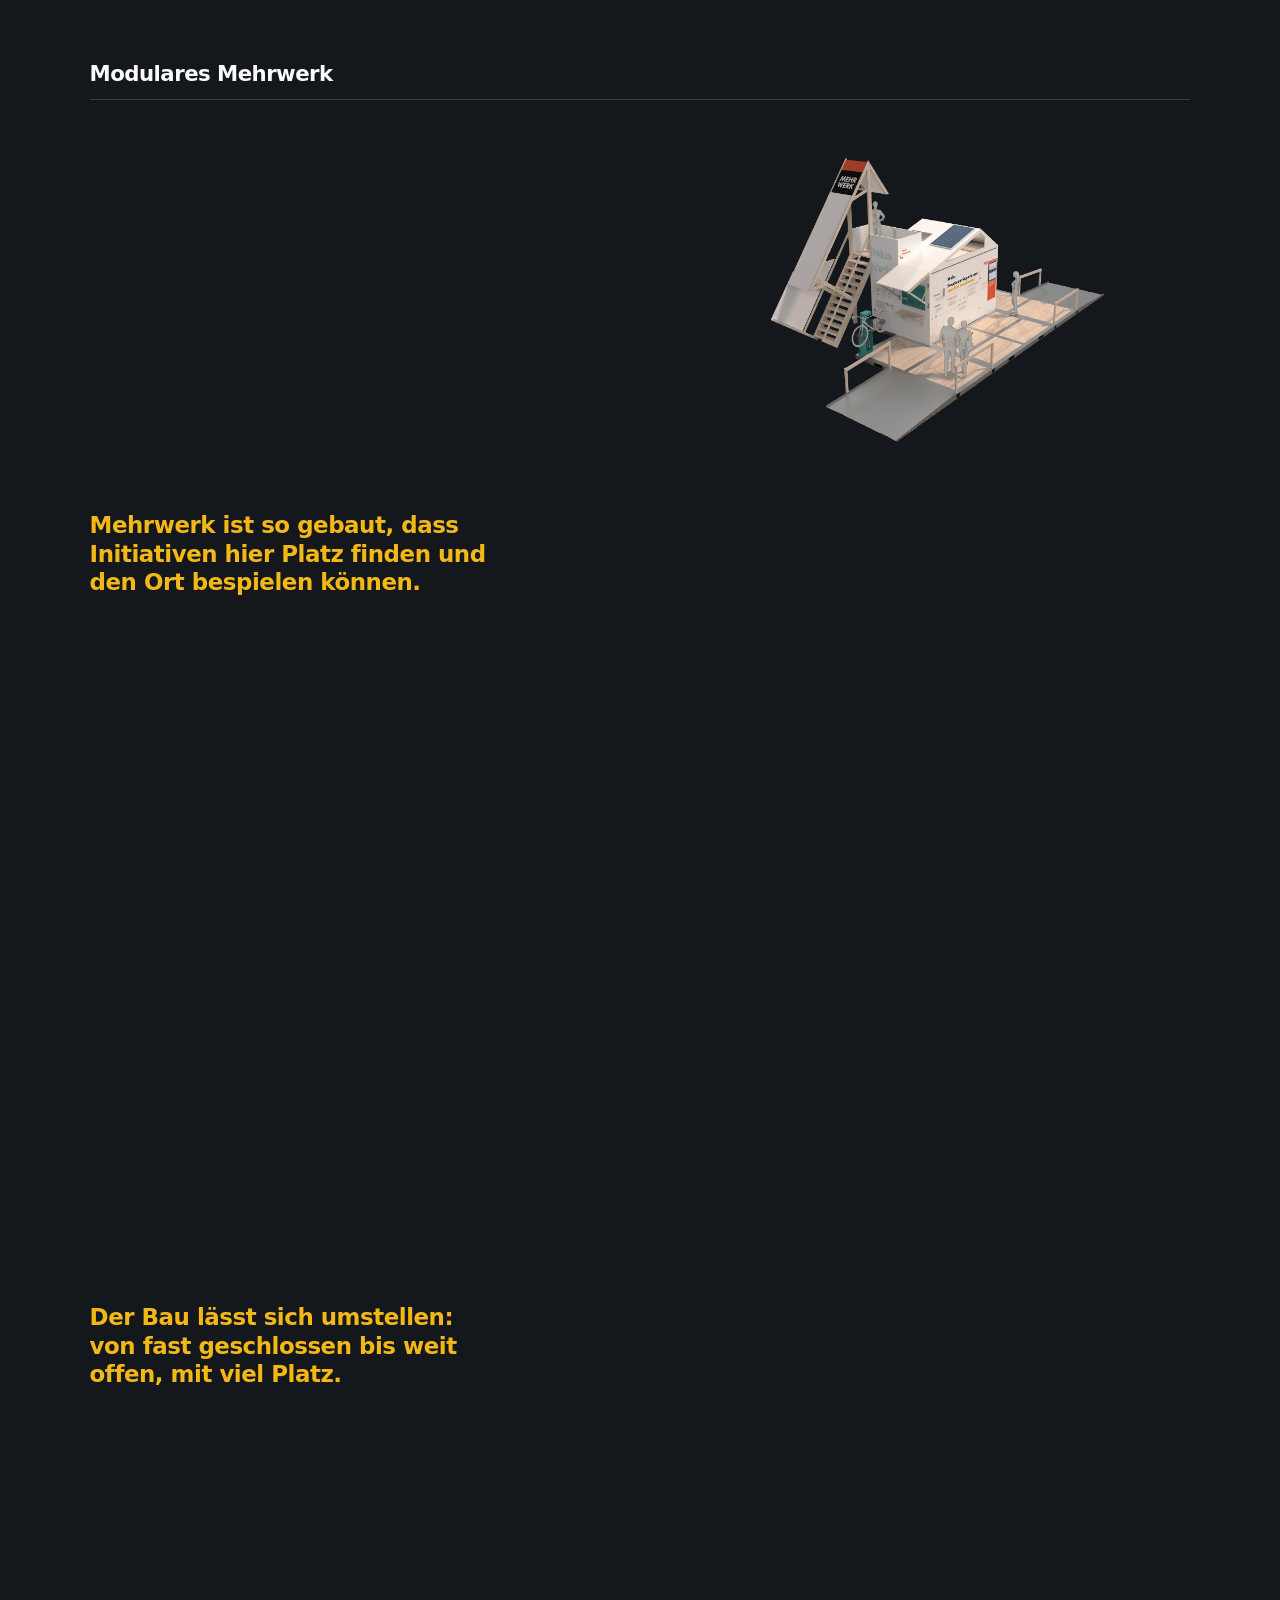
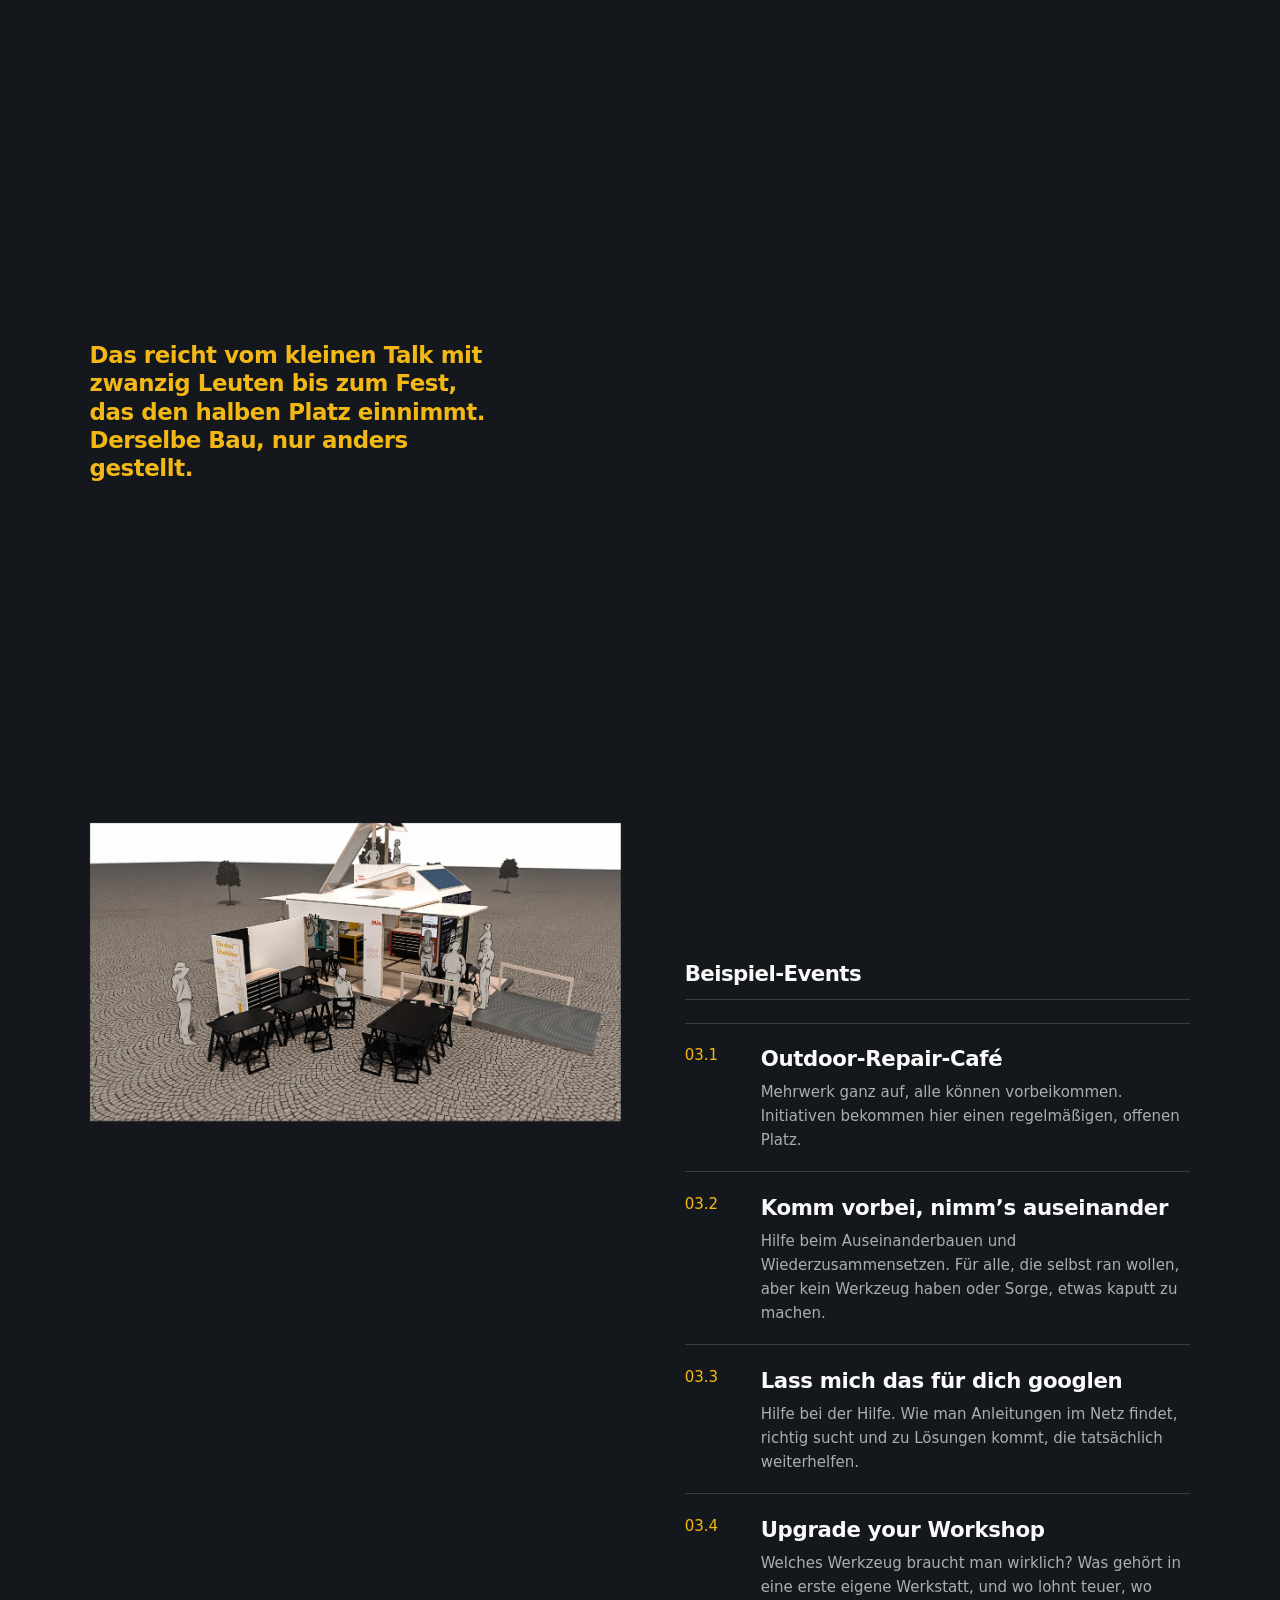
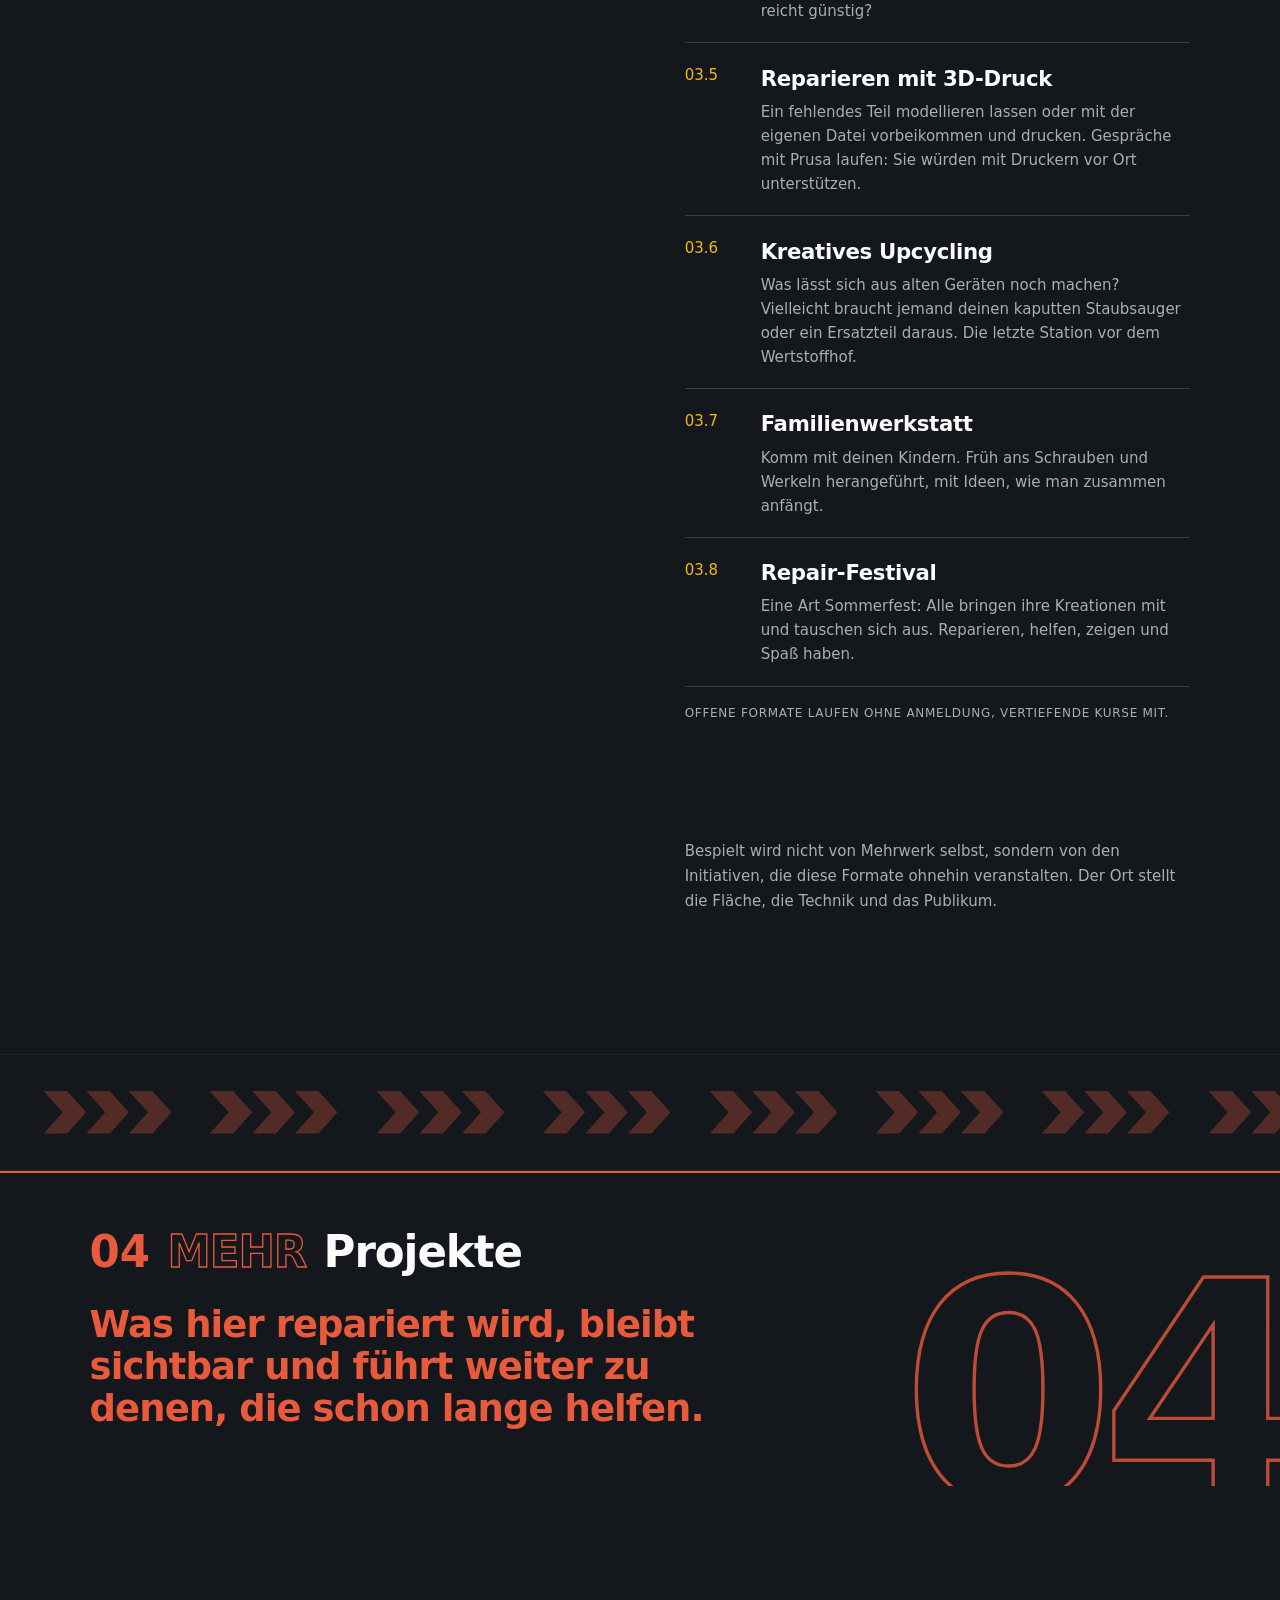
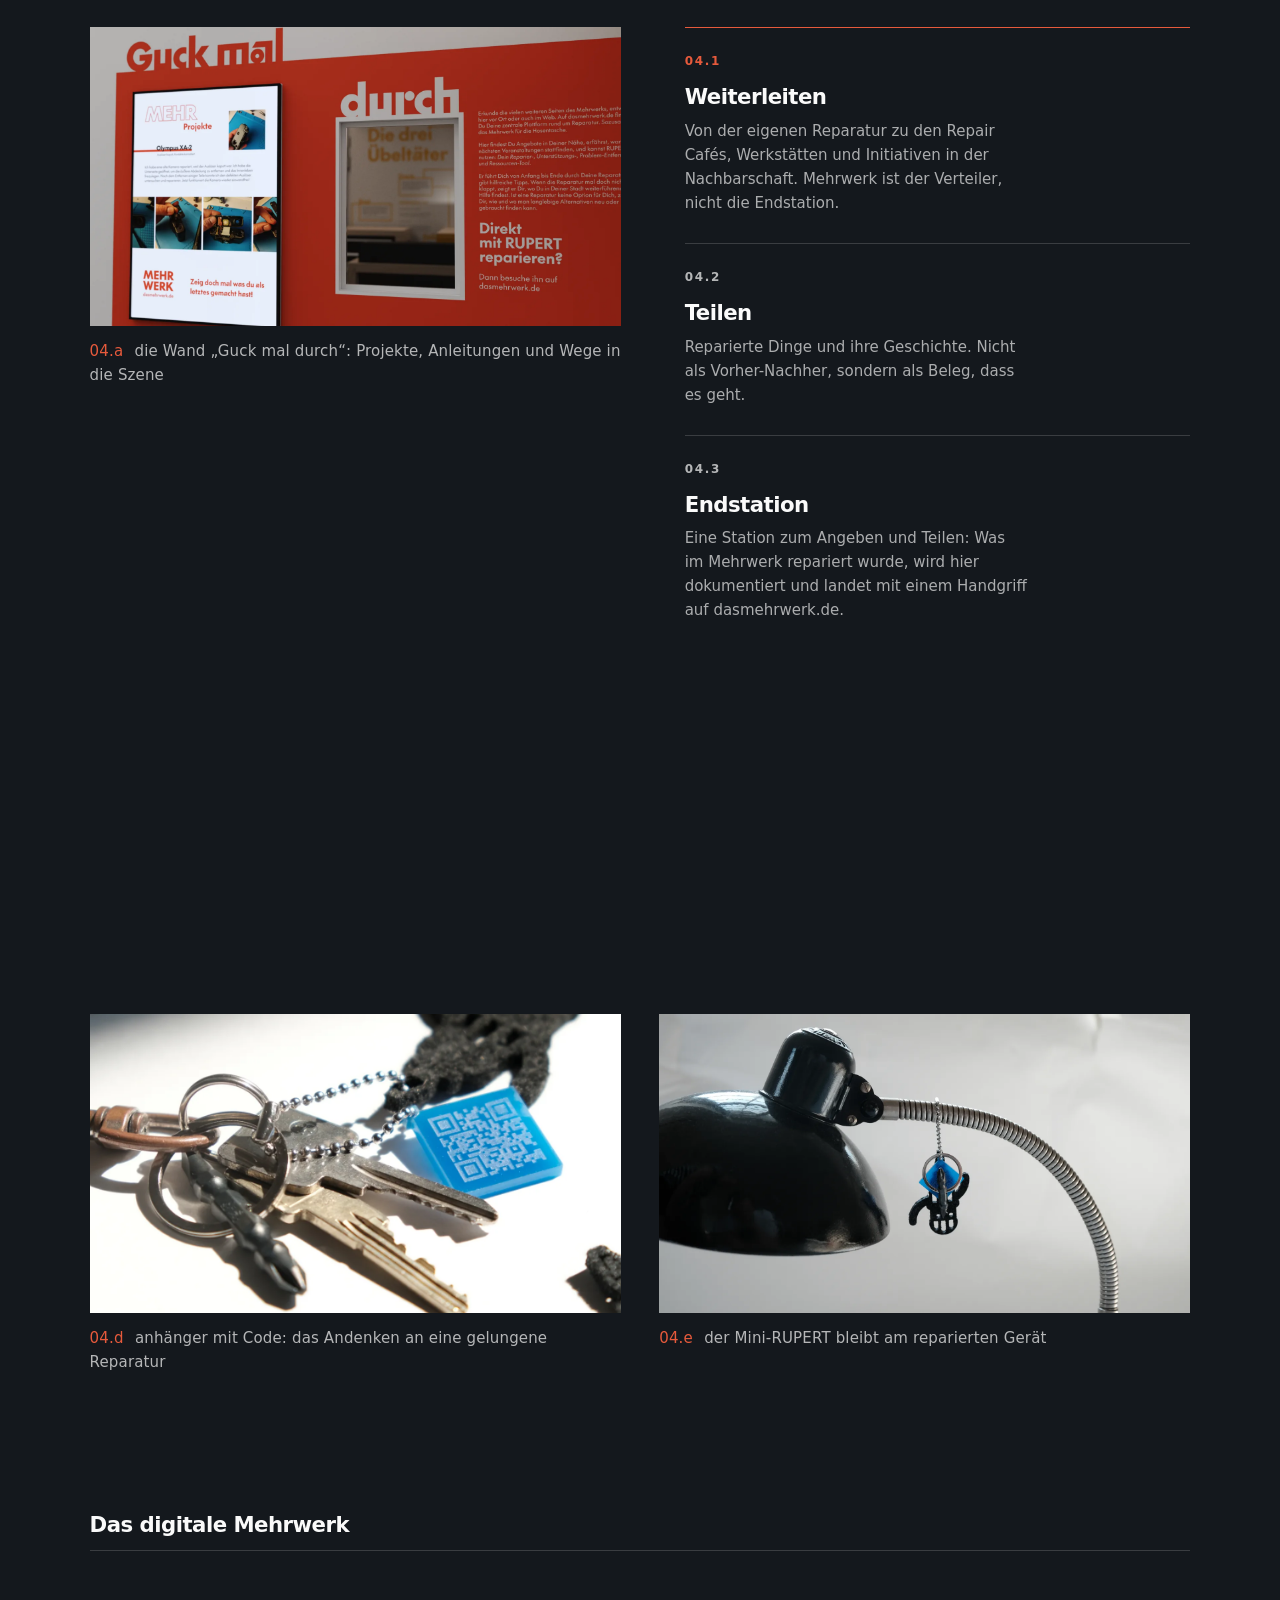
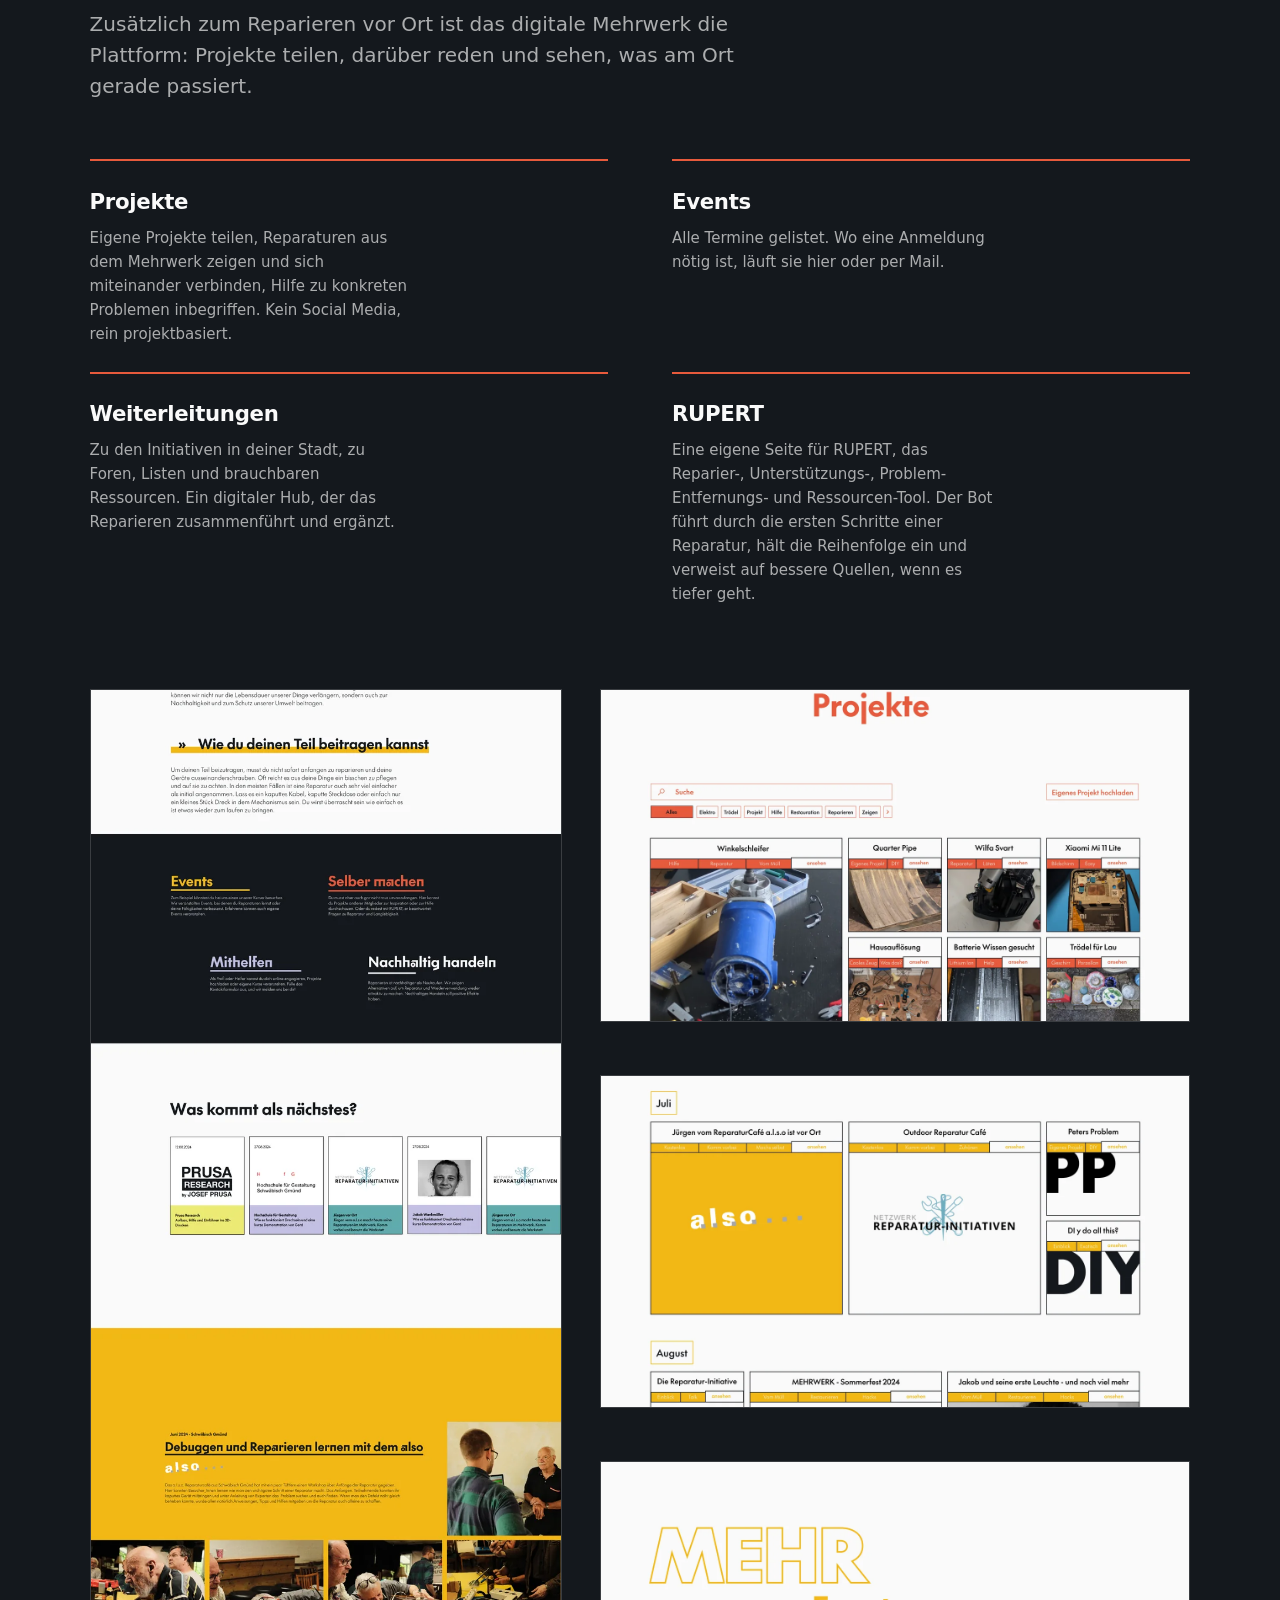
==== commit 56a54b8f: "Register ueberarbeitet: neue Bilder, Impressum, Textdurchgang Alle Renderings, Modellfotos und Scree" ====
--- a/index.html
+++ b/index.html
@@ -3,16 +3,14 @@
   <head>
     <meta charset="utf-8" />
     <meta name="viewport" content="width=device-width, initial-scale=1" />
-    <title>
-      Mehrwerk — Register eines Ortes für Reparatur, Paketposthalle München
-    </title>
+    <title>Mehrwerk · ein Ort für Reparatur und Initiativen</title>
     <meta
       name="description"
-      content="Mehrwerk führt die Münchner Reparaturszene an einem Ort zusammen: 24-Stunden-Werkstatt, Bühne für Formate, Verteiler zu bestehenden Initiativen — in einem Baukörper, der sich auf- und zuklappen lässt."
+      content="Mehrwerk führt die Münchner Reparaturszene an einem Ort zusammen: 24-Stunden-Werkstatt, Bühne für Formate, Verteiler zu bestehenden Initiativen, untergebracht in einem Baukörper, der sich an jedes Format anpassen lässt."
     />
     <meta
       property="og:title"
-      content="Mehrwerk — ein Ort für Reparatur in der Paketposthalle"
+      content="Mehrwerk · ein Ort für Reparatur"
     />
     <meta
       property="og:description"
@@ -36,7 +34,7 @@
   </head>
   <body>
     <!--
-THESIS: Mehrwerk ist fertig durchdacht — also tritt die Seite als Bauteilverzeichnis auf,
+THESIS: Mehrwerk ist fertig durchdacht, also tritt die Seite als Bauteilverzeichnis auf,
 nicht als Landingpage. Acht nummerierte Positionen mit Kopf, Kurzspec und Belegmaterial.
 Sie beweist Vollständigkeit durch ihre Form, statt sie zu behaupten. Verweigert wird der
 Stapel gleichförmiger Sektionen mit Überschrift, Vorspann, Bild.
@@ -52,7 +50,7 @@
 Zusammenführen bestehender Initiativen an einem Ort.
 JEDE POSITION HAT IHRE EIGENE TOPOLOGIE: der Kopf bleibt klebend stehen, der Inhalt zieht
 darüber hinweg; nur 02 trägt dabei eine Farbfläche.
-FORM: Bauteilverzeichnis — Kandidat 7 der geordneten Strukturliste. Seed cea12b9c.
+FORM: Bauteilverzeichnis, Kandidat 7 der geordneten Strukturliste. Seed cea12b9c.
 FINISH: unreviewed and undocumented is unfinished; this build ends with the finish review, the verdict, and DESIGN.md
 -->
 
@@ -69,6 +67,12 @@
           fill="currentColor"
         />
       </symbol>
+      <symbol id="pfeil" viewBox="0 0 24 24">
+        <path
+          d="M8.5 3.2L17.3 12l-8.8 8.8-2.6-2.6L12.1 12 5.9 5.8z"
+          fill="currentColor"
+        />
+      </symbol>
     </svg>
 
     <a class="skip" href="#pos-00">Zum Inhalt springen</a>
@@ -77,7 +81,7 @@
       <a
         class="leiste__plate"
         href="#pos-00"
-        aria-label="Mehrwerk — Anfang des Registers"
+        aria-label="Mehrwerk, Anfang des Registers"
       >
         <img src="assets/wortmarke-white-fill.svg" alt="" />
       </a>
@@ -115,17 +119,17 @@
             <img class="deck__marke" src="assets/wortmarke-red-contour.svg" />
             <div class="deck__text">
               <p class="deck__these">
-                Mehrwerk ist ein Ort für Reparatur: eine Werkstatt, die rund um
-                die Uhr offensteht, eine Bühne für die Formate der Münchner
-                Reparaturszene und ein Verteiler zu den Initiativen, die es in
-                der Stadt längst gibt. Untergebracht in einem Baukörper, der
-                sich auf- und zuklappen lässt.
+                Mehrwerk ist ein Ort für Reparatur: eine Werkstatt, die rund um die
+                Uhr nutzbar sein soll, eine Bühne für die Formate der Münchner
+                Reparaturszene und ein Verteiler zu den Initiativen, die es in der
+                Stadt längst gibt. Untergebracht in einem Baukörper, der sich
+                anpasst.
               </p>
               <p class="deck__ort">
-                Die Paketposthalle scheint dafür gemacht. Ihr Erdgeschoss wird
-                ein frei zugänglicher Stadtplatz ohne Konsumzwang — und in der
+                Die Paketposthalle ist wie dafür gemacht. Ihr Erdgeschoss soll ein
+                frei zugänglicher Ort ohne Konsumzwang werden, und in der
                 Bürgerbeteiligung „Alle für die Halle“ standen Repair-Café,
-                DIY-Werkstatt und Bibliothek der Dinge ausdrücklich auf der
+                DIY-Werkstatt und Bibliothek der Dinge ganz oben auf der
                 Wunschliste.
               </p>
             </div>
@@ -168,7 +172,7 @@
             <ol class="index">
               <li>
                 <a href="#pos-01"
-                  ><b>01</b><span>Die Idee</span
+                  ><b>01</b><span>Idee</span
                   ><i>Zusammenführen statt konkurrieren</i></a
                 >
               </li>
@@ -196,20 +200,20 @@
             <ol class="index">
               <li>
                 <a href="#pos-05"
-                  ><b>05</b><span>Der Baukörper</span
+                  ><b>05</b><span>Baukörper</span
                   ><i>Acht Zustände zwischen zu und offen</i></a
                 >
               </li>
               <li>
                 <a href="#pos-06"
-                  ><b>06</b><span>Der Standort</span
+                  ><b>06</b><span>Standort</span
                   ><i>20.000 m² unter einem Dach</i></a
                 >
               </li>
               <li>
                 <a href="#pos-07"
                   ><b>07</b><span>Der Stand</span
-                  ><i>Was vorhanden ist, was offen ist</i></a
+                  ><i>Was jetzt noch fehlt</i></a
                 >
               </li>
               <li>
@@ -244,11 +248,10 @@
         <div class="kat__kopf kat__kopf--offen" data-nr="01">
           <h2 class="kopf"><span class="kopf__nr">01</span> Die Idee</h2>
           <p class="spec">
-            verstärken statt konkurrieren · ein Ort statt vieler Adressen
+            verstärken, nicht konkurrieren · ein Ort für alle
           </p>
           <p class="setzung">
-            Mehrwerk ist kein weiteres Repair Café. Es ist der Ort, an dem die
-            sichtbar werden, die es schon gibt.
+            Mehrwerk ist nicht nur ein Repair Café. Es soll auffallen und das Reparieren und Selberbauen wieder möglich machen.
           </p>
         </div>
 
@@ -256,124 +259,160 @@
           <div class="platte idee">
             <div class="fliess idee__fliess">
               <p>
-                Reparaturangebote gibt es in München längst — Repair Cafés,
-                offene Werkstätten, Initiativen, die das seit Jahren tragen.
-                Das Problem ist nicht das Angebot, es ist die Aufmerksamkeit:
-                Wer nicht ohnehin in der Szene ist, erfährt nie davon.
+                Reparaturangebote gibt es in München viele. Das Problem ist
+                nicht das Angebot, es ist die Aufmerksamkeit: Wer nicht ohnehin
+                in der Szene ist, erfährt nie davon. Und wer keine Werkstatt
+                hat, repariert nicht.
               </p>
               <p>
-                Mehrwerk ist deshalb zuerst ein Blickfang. Ein Baukörper, der
-                sich sichtbar auf- und zuklappt, mitten im Publikum — ein Ort,
-                an dem Reparatur nicht gesucht werden muss, sondern im Weg
-                steht. Keine zweite Werkstatt, keine Konkurrenz um
-                Ehrenamtliche, kein neues Programm. Sondern Fläche, Technik und
-                ein Publikum für die, die das längst können.
+                Mehrwerk ist deshalb beides, Blickfang und Werkstatt. Ein Bau,
+                der mitten im Publikum steht und nicht zu übersehen ist. Keine
+                Konkurrenz um Ehrenamtliche, kein neues Programm, sondern
+                Fläche, Technik und Publikum für die, die das längst können.
               </p>
               <p class="schluss">
-                Es geht nicht darum, dass Mehrwerk bekannt wird. Es geht
-                darum, dass Reparieren wieder selbstverständlich wird — hier
-                oder bei einer der Initiativen, die es längst gibt.
+                Es geht nicht um Mehrwerk. Es geht darum, dass Reparieren wieder selbstverständlich wird, hier und bei den Initiativen, die es
+                längst gibt.
               </p>
             </div>
 
-            <!-- Die Bühne: vier Zustände desselben Ortes. Mit JS liegen sie
+            <!-- Die Szene: Bühne und Kette gehören zusammen, also bleiben
+                 sie zusammen stehen. Mit JS klebt der Halt eine Bildschirm-
+                 höhe lang fest, der Scrollweg darunter schaltet die vier
+                 Zustände durch. Ohne JS ist es gewöhnlicher Fluss. -->
+            <div class="szene" id="szene">
+              <div class="szene__halt">
+                <!-- Die Bühne: vier Zustände desselben Ortes. Mit JS liegen sie
                  gestapelt und lösen einander ab, ohne JS stehen sie als
                  Bildreihe untereinander. -->
-            <div class="buehne" id="buehne">
-              <div class="buehne__rahmen">
-                <figure class="buehne__bild ist" data-buehne="0">
-                  <img
-                    src="assets/automat.webp"
-                    alt="Rendering des geschlossenen Baukörpers auf einem Altstadtplatz: die schwarze Tafel Machs Selbst mit dem Ausleihautomaten voller Werkzeug, daneben die Wortmarke MEHR WERK, oben ein Solarpaneel, davor zwei Menschen."
-                    width="1600"
-                    height="900"
-                    decoding="async"
-                  />
-                  <figcaption>
-                    <b>01.a</b> Geschlossen und trotzdem im Betrieb. Der
-                    Automat gibt Werkzeug aus, auch wenn niemand da ist.
-                  </figcaption>
-                </figure>
-                <figure class="buehne__bild" data-buehne="1">
-                  <img
-                    src="assets/szenario-platz.webp"
-                    alt="Blick in den geöffneten Durchgang: rechts eine große schwarze Informationstafel mit der Frage Du weißt nicht wo anfangen sollst und mehreren Textspalten, links Klapptafeln, hinten der Platz."
-                    width="1800"
-                    height="1012"
-                    loading="lazy"
-                    decoding="async"
-                  />
-                  <figcaption>
-                    <b>01.b</b> Die Außenseiten sind das Informationsdesign.
-                    Sie antworten, bevor jemand fragt.
-                  </figcaption>
-                </figure>
-                <figure class="buehne__bild" data-buehne="2">
-                  <img
-                    src="assets/werkstation.webp"
-                    alt="Innenraum der Werkstation: beschriftete Werkzeugwand mit Zangen und Akkuschraubern, rote und gelbe Werkbänke, die Beschriftungen Werkstation und Endstation."
-                    width="1600"
-                    height="900"
-                    loading="lazy"
-                    decoding="async"
-                  />
-                  <figcaption>
-                    <b>01.c</b> Innen die Werkstation: jedes Werkzeug
-                    beschriftet, jeder Handgriff erklärt.
-                  </figcaption>
-                </figure>
-                <figure class="buehne__bild" data-buehne="3">
-                  <img
-                    src="assets/durchgang.webp"
-                    alt="Rendering: Blick von innen durch den geöffneten Baukörper auf einen Altstadtplatz, links die schwarzen Informationstafeln, rechts die Werkbank."
-                    width="1600"
-                    height="900"
-                    loading="lazy"
-                    decoding="async"
-                  />
-                  <figcaption>
-                    <b>01.d</b> Und wieder hinaus — zu den Terminen, den
-                    Formaten und den Initiativen der Stadt.
-                  </figcaption>
-                </figure>
+                <div class="buehne" id="buehne">
+                  <div class="buehne__rahmen">
+                    <figure class="buehne__bild ist" data-buehne="0">
+                      <img
+                        src="assets/idee-fern.webp"
+                        alt="Weiter Altstadtplatz, in der Mitte steht der geschlossene Baukörper klein und hell zwischen den Häusern, im Vordergrund geht eine Person darauf zu."
+                        width="1600"
+                        height="993"
+                        decoding="async"
+                      />
+                      <figcaption>
+                        <b>01.a</b> von weitem zu sehen, mitten auf dem Platz und ohne
+                        Schild.
+                      </figcaption>
+                    </figure>
+                    <figure class="buehne__bild" data-buehne="1">
+                      <img
+                        src="assets/idee-automatseite.webp"
+                        alt="Die Automatenseite aus der Nähe: die schwarze Tafel „Machs Selbst“ mit dem gefüllten Ausleihautomaten, ein Solarpaneel auf dem Dach, zwei Menschen davor, rechts eine Treppe auf die Plattform."
+                        width="1600"
+                        height="901"
+                        loading="lazy"
+                        decoding="async"
+                      />
+                      <figcaption>
+                        <b>01.b</b> die Außenseiten sind das Informationsdesign.
+                        Sie antworten, bevor jemand fragt.
+                      </figcaption>
+                    </figure>
+                    <figure class="buehne__bild" data-buehne="2">
+                      <img
+                        src="assets/idee-innen.webp"
+                        alt="Blick in den geöffneten Bau: Tische mit Klappstühlen, Menschen an einer Werkbank, rechts die schwarze Tafel mit der Frage „Du weißt nicht wie du anfangen sollst?“."
+                        width="1600"
+                        height="900"
+                        loading="lazy"
+                        decoding="async"
+                      />
+                      <figcaption>
+                        <b>01.c</b> anpassen an jede Situation und jedes Format.
+                      </figcaption>
+                    </figure>
+                    <figure class="buehne__bild buehne__bild--unten" data-buehne="3">
+                      <img
+                        src="assets/idee-guckmal.webp"
+                        alt="Die rote Wand „Guck mal durch“ mit Bildschirmen und dem Schriftzug MEHR WERK, davor zwei Personen."
+                        width="1600"
+                        height="1751"
+                        loading="lazy"
+                        decoding="async"
+                      />
+                      <figcaption>
+                        <b>01.d</b> reparatur ausprobieren, Hilfe holen und sich mit
+                        anderen Menschen und Initiativen verbinden, digital und vor Ort.
+                      </figcaption>
+                    </figure>
+                    <!-- Wer nicht scrollen oder die Kette treffen will, blättert
+                     hier. Ohne JS sind die Pfeile ohne Aufgabe und bleiben
+                     unsichtbar. -->
+                    <button
+                      class="buehne__pfeil buehne__pfeil--zurueck"
+                      type="button"
+                      data-pfeil="-1"
+                      aria-label="Vorheriger Zustand"
+                    >
+                      <svg viewBox="0 0 24 24" aria-hidden="true">
+                        <use href="#pfeil" />
+                      </svg>
+                    </button>
+                    <button
+                      class="buehne__pfeil buehne__pfeil--vor"
+                      type="button"
+                      data-pfeil="1"
+                      aria-label="Nächster Zustand"
+                    >
+                      <svg viewBox="0 0 24 24" aria-hidden="true">
+                        <use href="#pfeil" />
+                      </svg>
+                    </button>
+                  </div>
+                </div>
+
+                <!-- Die Kette: vier Glieder, die die Bühne schalten. -->
+                <ol class="kette">
+                  <li class="kette__glied ist" data-glied="0">
+                    <p class="kette__nr">01</p>
+                    <h3>Auffallen</h3>
+                    <p class="kette__satz">
+                      Von weitem zu sehen. Mehrwerk lädt ein, überhaupt erst
+                      stehen zu bleiben.
+                    </p>
+                  </li>
+                  <li class="kette__glied" data-glied="1">
+                    <p class="kette__nr">02</p>
+                    <h3>Verstehen</h3>
+                    <p class="kette__satz">
+                      Der Einstieg ins Thema, ohne Vorwissen und ohne Aufwand.
+                    </p>
+                  </li>
+                  <li class="kette__glied" data-glied="2">
+                    <p class="kette__nr">03</p>
+                    <h3>Mitmachen</h3>
+                    <p class="kette__satz">
+                      Mitmachen können alle: bei Events, beim Selbermachen oder
+                      als Mitglied.
+                    </p>
+                  </li>
+                  <li class="kette__glied" data-glied="3">
+                    <p class="kette__nr">04</p>
+                    <h3>Weitermachen</h3>
+                    <p class="kette__satz">
+                      Termine, Formate, Wege in die Szene. Wer mehr will, findet
+                      hier den Einstieg.
+                    </p>
+                  </li>
+                </ol>
               </div>
             </div>
 
-            <!-- Die Kette: vier Glieder, die die Bühne schalten. -->
-            <ol class="kette">
-              <li class="kette__glied ist" data-glied="0">
-                <p class="kette__nr">01</p>
-                <h3>Auffallen</h3>
-                <p class="kette__satz">
-                  Der Bau klappt auf und zu. Sichtbar von weitem, ohne Schild.
-                </p>
-                <a class="kette__weiter" href="#pos-05">Der Baukörper</a>
-              </li>
-              <li class="kette__glied" data-glied="1">
-                <p class="kette__nr">02</p>
-                <h3>Verstehen</h3>
-                <p class="kette__satz">
-                  Vier beschriftete Seiten erklären es im Vorbeigehen.
-                </p>
-                <a class="kette__weiter" href="#pos-03">MEHR Events</a>
-              </li>
-              <li class="kette__glied" data-glied="2">
-                <p class="kette__nr">03</p>
-                <h3>Mitmachen</h3>
-                <p class="kette__satz">
-                  Werkstation zum Selbermachen, Automat rund um die Uhr.
-                </p>
-                <a class="kette__weiter" href="#pos-02">MEHR Werkstatt</a>
-              </li>
-              <li class="kette__glied" data-glied="3">
-                <p class="kette__nr">04</p>
-                <h3>Weiterleiten</h3>
-                <p class="kette__satz">
-                  Termine, Formate, Wege zur Szene. Wer mehr will, geht weiter.
-                </p>
-                <a class="kette__weiter" href="#pos-04">MEHR Projekte</a>
-              </li>
-            </ol>
+            <!-- Die Ansage: der Satz, auf den die Kette hinausläuft. Das
+                 Skript tippt ihn, sobald er im Bild steht. Ohne JS und bei
+                 prefers-reduced-motion steht er einfach da. -->
+            <div class="ansage">
+              <p class="ansage__satz" data-ansage>
+                Mehrwerk soll zum Selbermachen anregen: ein Ort ohne
+                Konsumzwang, der Menschen befähigt, ihre Dinge wieder zum Leben zu erwecken, statt neu zu kaufen.
+              </p>
+            </div>
           </div>
         </div>
       </section>
@@ -391,52 +430,83 @@
             <span class="kontur">MEHR</span> Werkstatt
           </h2>
           <p class="setzung">
-            Werkzeug, Platz und Strom, rund um die Uhr, ohne dass jemand
-            aufschließen muss.
+            Werkzeug, Platz und ein Anlaufpunkt fürs Reparieren in München.
+            Rund um die Uhr.
           </p>
         </div>
 
         <div class="kat__lauf">
           <div class="platte">
             <div class="lauf">
-              <figure>
-                <img
-                  src="assets/modell-3.webp"
-                  alt="Modelldetail: die Tafel mit der Aufschrift Machs Selbst und der Frage Du weißt nicht wie du anfangen sollst."
-                  width="1600"
-                  height="1066"
-                  loading="lazy"
-                />
-                <figcaption>
-                  <b>04.c</b> Die Einstiegstafel am Modell
-                </figcaption>
-              </figure>
-              <ol class="teile teile--liste">
+              <!-- Das klebende Bild zur Liste: ein Blatt je Punkt, geschaltet
+                   vom Scrollweg der Liste daneben. Ohne JS stehen die drei
+                   Blätter als gewöhnliche Bildreihe untereinander. -->
+              <div class="seite wechsel" data-wechsel>
+                <div class="wechsel__rahmen">
+                  <figure class="wechsel__bild ist" data-wechsel-bild="0">
+                    <img
+                      src="assets/werkstattseite.webp"
+                      alt="Die Werkstattseite mit dem Schriftzug „Deine Werkstatt“ in Kontur, ein Fahrrad im Ständer, daneben eine türkise Werkzeugwand."
+                      width="1600"
+                      height="901"
+                      loading="lazy"
+                      decoding="async"
+                    />
+                    <figcaption>
+                      <b>02.a</b> der Arbeitsplatz mit Werkzeugwand und Fahrradständer
+                    </figcaption>
+                  </figure>
+                  <figure class="wechsel__bild" data-wechsel-bild="1">
+                    <img
+                      src="assets/automatseite.webp"
+                      alt="Der Ausleihautomat in der schwarzen Tafel „Machs Selbst“, eine Person steht davor und bedient ihn."
+                      width="949"
+                      height="1518"
+                      loading="lazy"
+                      decoding="async"
+                    />
+                    <figcaption>
+                      <b>02.b</b> der Automat gibt Werkzeug rund um die Uhr aus
+                    </figcaption>
+                  </figure>
+                  <figure class="wechsel__bild" data-wechsel-bild="2">
+                    <img
+                      src="assets/innenraum-endstation.webp"
+                      alt="Innenraum mit gelber Endstation, roter Beschriftung Werkstation, Werkzeugwänden und einer Werkbank auf Rollen."
+                      width="1600"
+                      height="898"
+                      loading="lazy"
+                      decoding="async"
+                    />
+                    <figcaption>
+                      <b>02.c</b> der Innenraum für die, die dabeibleiben
+                    </figcaption>
+                  </figure>
+                </div>
+              </div>
+              <ol class="teile teile--liste" data-wechsel-liste>
                 <li>
                   <p class="teile__nr">02.1</p>
                   <h3>Werkstation</h3>
                   <p>
-                    Arbeitsplatz mit Werkzeugwand, Beleuchtung und Strom. Das
-                    Werkzeug ist beschriftet, damit auch findet, wer es nicht
-                    kennt.
+                    Arbeitsplatz mit Werkzeugwand, Fahrradständer und
+                    Beleuchtung. Nicht nur fürs Fahrrad.
                   </p>
                 </li>
                 <li>
                   <p class="teile__nr">02.2</p>
                   <h3>Ausleihe</h3>
                   <p>
-                    Werkzeugkästen aus einem Automaten, freigeschaltet über die
-                    Chipkarte der Stadtbibliothek. Kein eigenes Konto nötig —
-                    die Karte haben viele ohnehin schon.
+                    Ersatzteile und Werkzeug aus dem Automaten, zum Ausleihen
+                    oder Kaufen. RUPERTs Bauch ist die Rückgabestelle.
                   </p>
                 </li>
                 <li>
                   <p class="teile__nr">02.3</p>
                   <h3>Innenraum</h3>
                   <p>
-                    Zugang möglich wenn man Mitglied ist, voll ausgestattete
-                    Werkstatt. Hier sollen man zusammen reparieren können und
-                    sich gegensetitig helfen.
+                    Ausgestattet für alle Formate, die hier stattfinden, und zugänglich für alle, die selbst etwas veranstalten wollen.
+                    Hier wird zusammen repariert und sich gegenseitig geholfen.
                   </p>
                 </li>
               </ol>
@@ -445,25 +515,31 @@
             <div class="paar">
               <figure>
                 <img
-                  src="assets/werkzeugkasten.webp"
-                  alt="Der Werkzeugkasten aus dem Ausleihautomaten, geöffnet mit sortiertem Inhalt."
-                  width="1400"
-                  height="788"
+                  src="assets/werkbank.webp"
+                  alt="Werkbank mit roter Schubladenwand, darüber eine beschriftete Werkzeugwand und weiße Werkzeugkästen im Regal."
+                  width="1600"
+                  height="1070"
                   loading="lazy"
+                  decoding="async"
                 />
                 <figcaption>
-                  <b>02.c</b> Das Mehrwerk aufgeklappt bereit für ein Event
+                  <b>02.d</b> werkstatt im Innenraum, mit Werkzeugkästen zum
+                  Benutzen
                 </figcaption>
               </figure>
               <figure class="seite">
                 <img
-                  src="assets/seite-werkstatt.webp"
-                  alt="Rendering der Werkstattseite: die aufgeklappte Wand gibt den Arbeitsplatz frei, ein Fahrrad steht im Ständer, darüber der Schriftzug Deine Werkstatt in Kontur."
-                  width="1200"
-                  height="675"
+                  src="assets/reparaturhilfe.webp"
+                  alt="Die Werkstattseite von außen: eine Tafel „Mehrwerk Reparatur Hilfe“ mit QR-Codes zum Abreißen, daneben ein Fahrrad im Ständer."
+                  width="1600"
+                  height="900"
                   loading="lazy"
+                  decoding="async"
                 />
-                <figcaption><b>02.a</b> Die Werkstattseite</figcaption>
+                <figcaption>
+                  <b>02.e</b> die Reparaturhilfe zum Abreißen an der
+                  Werkstattseite
+                </figcaption>
               </figure>
             </div>
           </div>
@@ -495,48 +571,231 @@
             <span class="kontur">MEHR</span> Events
           </h2>
           <p class="setzung">
-            Acht ausformulierte Formate — bespielt von denen, die das ohnehin
-            können.
+            Platz für die Formate der Münchner Reparaturszene. Mehrwerk lässt
+            sich anpassen und stellt die Fläche.
           </p>
         </div>
 
         <div class="kat__lauf">
           <div class="platte">
+            <!-- Modulares Mehrwerk: drei Sätze, drei Zustände. Bild klebt, Text läuft. Dieselbe Mechanik wie die Belegbilder in 02 und
+                 04, nur seitenverkehrt.
+                 TODO Bilder: Platzhalter aus der Öffnungsfolge, bis die
+                 Renderings aus Figma da sind. -->
+            <div class="modular">
+              <h3 class="unter">Modulares Mehrwerk</h3>
+              <div class="lauf lauf--kehrt">
+                <div class="seite wechsel" data-wechsel>
+                  <div class="wechsel__rahmen">
+                    <figure class="wechsel__bild ist" data-wechsel-bild="0">
+                      <img
+                        src="assets/modular-1.webp"
+                        alt="Axonometrie des Baukörpers, weitgehend geschlossen: nur die Rampe liegt aus, die Klappen liegen am Körper an."
+                        width="1174"
+                        height="1003"
+                        loading="lazy"
+                        decoding="async"
+                      />
+                    </figure>
+                    <figure class="wechsel__bild" data-wechsel-bild="1">
+                      <img
+                        src="assets/modular-2.webp"
+                        alt="Axonometrie: eine seitliche Tafel ist aufgeklappt und gibt den Arbeitsbereich frei."
+                        width="1400"
+                        height="832"
+                        loading="lazy"
+                        decoding="async"
+                      />
+                    </figure>
+                    <figure class="wechsel__bild" data-wechsel-bild="2">
+                      <img
+                        src="assets/modular-3.webp"
+                        alt="Axonometrie: das Vordach ist ausgefahren und überdacht die Werkbank."
+                        width="1178"
+                        height="1007"
+                        loading="lazy"
+                        decoding="async"
+                      />
+                    </figure>
+                    <figure class="wechsel__bild" data-wechsel-bild="3">
+                      <img
+                        src="assets/modular-4.webp"
+                        alt="Axonometrie: beide Seiten sind offen, die überdachte Fläche lässt sich durchqueren."
+                        width="1400"
+                        height="1007"
+                        loading="lazy"
+                        decoding="async"
+                      />
+                    </figure>
+                    <figure class="wechsel__bild" data-wechsel-bild="4">
+                      <img
+                        src="assets/modular-5.webp"
+                        alt="Axonometrie: der Bau ist vollständig geöffnet, Vordächer und Tafeln bilden eine große überdachte Fläche."
+                        width="1400"
+                        height="896"
+                        loading="lazy"
+                        decoding="async"
+                      />
+                    </figure>
+                  </div>
+                </div>
+
+                <ol class="modular__text" data-wechsel-liste>
+                  <li>
+                    <p>
+                      Mehrwerk ist so gebaut, dass Initiativen hier Platz
+                      finden und den Ort bespielen können.
+                    </p>
+                  </li>
+                  <li>
+                    <p>
+                      Der Bau lässt sich umstellen: von fast geschlossen bis
+                      weit offen, mit viel Platz.
+                    </p>
+                  </li>
+                  <li>
+                    <p>
+                      Das reicht vom kleinen Talk mit zwanzig Leuten bis zum
+                      Fest, das den halben Platz einnimmt. Derselbe Bau, nur
+                      anders gestellt.
+                    </p>
+                  </li>
+                </ol>
+              </div>
+            </div>
+
             <div class="lauf">
-              <figure class="seite">
-                <img
-                  src="assets/seite-events.webp"
-                  alt="Rendering der Eventseite: die Tafel mit der Frage Was macht das Reparieren eigentlich so toll?, daneben die rote Fläche Guck mal durch und die Treppe zur Plattform."
-                  width="1200"
-                  height="675"
-                  loading="lazy"
-                />
-                <figcaption>
-                  <b>03.a</b> Die Eventseite. Die Argumentation steht am
-                  Gebäude, nicht in einem Flyer.
-                </figcaption>
-              </figure>
+              <div class="seite wechsel" data-wechsel>
+                <div class="wechsel__rahmen">
+                  <figure class="wechsel__bild ist" data-wechsel-bild="0">
+                    <img
+                      src="assets/event-uebersicht.webp"
+                      alt="Der vollständig geöffnete Bau auf einem Platz, davor Tische und Hocker, an denen Menschen sitzen und arbeiten."
+                      width="1200"
+                      height="675"
+                      loading="lazy"
+                      decoding="async"
+                    />
+                  </figure>
+                  <figure class="wechsel__bild" data-wechsel-bild="1">
+                    <img
+                      src="assets/event-1.webp"
+                      alt="Der geöffnete Bau von schräg vorn, Tische unter dem Vordach, im Hintergrund die beschriftete Tafel."
+                      width="1200"
+                      height="675"
+                      loading="lazy"
+                      decoding="async"
+                    />
+                  </figure>
+                  <figure class="wechsel__bild" data-wechsel-bild="2">
+                    <img
+                      src="assets/event-2.webp"
+                      alt="Blick von innen nach außen: Werkbänke, Hocker und Menschen an einem Arbeitstisch."
+                      width="1200"
+                      height="675"
+                      loading="lazy"
+                      decoding="async"
+                    />
+                  </figure>
+                  <figure class="wechsel__bild" data-wechsel-bild="3">
+                    <img
+                      src="assets/event-3.webp"
+                      alt="Der Innenraum als Kursraum: Tische in Reihe, Werkzeugwand an der Seite, gelbe Arbeitsfläche vorn."
+                      width="1200"
+                      height="675"
+                      loading="lazy"
+                      decoding="async"
+                    />
+                  </figure>
+                  <figure class="wechsel__bild" data-wechsel-bild="4">
+                    <img
+                      src="assets/event-4.webp"
+                      alt="Menschen sitzen an einem langen Tisch unter dem Vordach, dahinter die türkise Werkzeugwand."
+                      width="1200"
+                      height="675"
+                      loading="lazy"
+                      decoding="async"
+                    />
+                  </figure>
+                  <figure class="wechsel__bild" data-wechsel-bild="5">
+                    <img
+                      src="assets/event-5.webp"
+                      alt="Zwei Personen an einem Tisch vor der schwarzen Tafel mit der RUPERT-Figur, daneben ein Rollwagen."
+                      width="1200"
+                      height="675"
+                      loading="lazy"
+                      decoding="async"
+                    />
+                  </figure>
+                  <figure class="wechsel__bild" data-wechsel-bild="6">
+                    <img
+                      src="assets/event-6.webp"
+                      alt="Der Innenraum mit Tischen und Hockern, rechts die schwarze Tafel mit der Frage „Du weißt nicht wie du anfangen sollst?“."
+                      width="1200"
+                      height="675"
+                      loading="lazy"
+                      decoding="async"
+                    />
+                  </figure>
+                  <figure class="wechsel__bild" data-wechsel-bild="7">
+                    <img
+                      src="assets/event-7.webp"
+                      alt="Der Bau von außen mit ausgefahrenem Vordach, davor eine lange Tischreihe auf dem Pflaster."
+                      width="1200"
+                      height="675"
+                      loading="lazy"
+                      decoding="async"
+                    />
+                  </figure>
+                </div>
+              </div>
 
               <div class="lauf__text">
-                <div class="brett">
-                  <div class="brett__kopf" aria-hidden="true">
-                    <span>Pos</span><span>Format</span>
-                  </div>
-                  <ol class="brett__zeilen">
-                    <li><b>03.1</b><span>Outdoor-Repair-Café</span></li>
+                <div class="formate">
+                  <h3 class="unter unter--eng">Beispiel-Events</h3>
+                  <ol class="formate__liste" data-wechsel-liste>
                     <li>
-                      <b>03.2</b><span>Komm vorbei, nimm’s auseinander</span>
+                      <p class="formate__nr">03.1</p>
+                      <h4>Outdoor-Repair-Café</h4>
+                      <p>Mehrwerk ganz auf, alle können vorbeikommen. Initiativen bekommen hier einen regelmäßigen, offenen Platz.</p>
                     </li>
                     <li>
-                      <b>03.3</b><span>Lass mich das für dich googlen</span>
+                      <p class="formate__nr">03.2</p>
+                      <h4>Komm vorbei, nimm’s auseinander</h4>
+                      <p>Hilfe beim Auseinanderbauen und Wiederzusammensetzen. Für alle, die selbst ran wollen, aber kein Werkzeug haben oder Sorge, etwas kaputt zu machen.</p>
                     </li>
-                    <li><b>03.4</b><span>Upgrade your Workshop</span></li>
-                    <li><b>03.5</b><span>Reparieren mit 3D-Druck</span></li>
-                    <li><b>03.6</b><span>Kreatives Upcycling</span></li>
-                    <li><b>03.7</b><span>Familienwerkstatt</span></li>
-                    <li><b>03.8</b><span>Repair-Festival</span></li>
+                    <li>
+                      <p class="formate__nr">03.3</p>
+                      <h4>Lass mich das für dich googlen</h4>
+                      <p>Hilfe bei der Hilfe. Wie man Anleitungen im Netz findet, richtig sucht und zu Lösungen kommt, die tatsächlich weiterhelfen.</p>
+                    </li>
+                    <li>
+                      <p class="formate__nr">03.4</p>
+                      <h4>Upgrade your Workshop</h4>
+                      <p>Welches Werkzeug braucht man wirklich? Was gehört in eine erste eigene Werkstatt, und wo lohnt teuer, wo reicht günstig?</p>
+                    </li>
+                    <li>
+                      <p class="formate__nr">03.5</p>
+                      <h4>Reparieren mit 3D-Druck</h4>
+                      <p>Ein fehlendes Teil modellieren lassen oder mit der eigenen Datei vorbeikommen und drucken. Gespräche mit Prusa laufen: Sie würden mit Druckern vor Ort unterstützen.</p>
+                    </li>
+                    <li>
+                      <p class="formate__nr">03.6</p>
+                      <h4>Kreatives Upcycling</h4>
+                      <p>Was lässt sich aus alten Geräten noch machen? Vielleicht braucht jemand deinen kaputten Staubsauger oder ein Ersatzteil daraus. Die letzte Station vor dem Wertstoffhof.</p>
+                    </li>
+                    <li>
+                      <p class="formate__nr">03.7</p>
+                      <h4>Familienwerkstatt</h4>
+                      <p>Komm mit deinen Kindern. Früh ans Schrauben und Werkeln herangeführt, mit Ideen, wie man zusammen anfängt.</p>
+                    </li>
+                    <li>
+                      <p class="formate__nr">03.8</p>
+                      <h4>Repair-Festival</h4>
+                      <p>Eine Art Sommerfest: Alle bringen ihre Kreationen mit und tauschen sich aus. Reparieren, helfen, zeigen und Spaß haben.</p>
+                    </li>
                   </ol>
-                  <p class="brett__fuss">
+                  <p class="formate__fuss">
                     Offene Formate laufen ohne Anmeldung, vertiefende Kurse mit.
                   </p>
                 </div>
@@ -577,29 +836,61 @@
             <span class="kontur">MEHR</span> Projekte
           </h2>
           <p class="setzung">
-            Was hier repariert wird, bleibt sichtbar und führt weiter zu denen,
-            die schon lange helfen.
+            Was hier repariert wird, bleibt sichtbar und führt weiter zu denen, die schon lange helfen.
           </p>
         </div>
 
         <div class="kat__lauf">
           <div class="platte">
             <div class="lauf">
-              <figure class="seite">
-                <img
-                  src="assets/seite-projekte.webp"
-                  alt="Rendering der Automatenseite aus der Nähe: die schwarze Tafel Machs Selbst mit dem Ausleihautomaten, daneben die Wortmarke MEHR WERK und die rote Fläche Guck mal durch."
-                  width="1200"
-                  height="675"
-                  loading="lazy"
-                />
-                <figcaption>
-                  <b>04.a</b> Die Automatenseite mit dem Einstieg in den
-                  digitalen Layer.
-                </figcaption>
-              </figure>
-
-              <ol class="teile teile--liste">
+              <div class="seite wechsel" data-wechsel>
+                <div class="wechsel__rahmen">
+                  <figure class="wechsel__bild ist" data-wechsel-bild="0">
+                    <img
+                      src="assets/guck-mal-durch.webp"
+                      alt="Die rote Wand „Guck mal durch“ mit einem Bildschirm, Projektbildern und dem Hinweis „Direkt mit RUPERT reparieren?“."
+                      width="1600"
+                      height="1000"
+                      loading="lazy"
+                      decoding="async"
+                    />
+                    <figcaption>
+                      <b>04.a</b> die Wand „Guck mal durch“: Projekte, Anleitungen und
+                      Wege in die Szene
+                    </figcaption>
+                  </figure>
+                  <figure class="wechsel__bild" data-wechsel-bild="1">
+                    <img
+                      src="assets/website-projekte.webp"
+                      alt="Bildschirmansicht der Website: die Projektseite zu einer Espressomaschine Bezerra BZ40 mit Foto, Beschreibung und Kommentaren."
+                      width="1600"
+                      height="900"
+                      loading="lazy"
+                      decoding="async"
+                    />
+                    <figcaption>
+                      <b>04.b</b> das digitale Mehrwerk: eine Reparatur, dokumentiert und
+                      geteilt
+                    </figcaption>
+                  </figure>
+                  <figure class="wechsel__bild" data-wechsel-bild="2">
+                    <img
+                      src="assets/endstation.webp"
+                      alt="Die gelbe Endstation im Innenraum: eine Fotostation mit Bildschirm und Ablage neben der Tür."
+                      width="674"
+                      height="1079"
+                      loading="lazy"
+                      decoding="async"
+                    />
+                    <figcaption>
+                      <b>04.c</b> wer im Mehrwerk etwas repariert, bekommt einen Mini-RUPERT und lädt sein Projekt an der Endstation
+                      direkt auf die Website
+                    </figcaption>
+                  </figure>
+                </div>
+              </div>
+
+              <ol class="teile teile--liste" data-wechsel-liste>
                 <li>
                   <p class="teile__nr">04.1</p>
                   <h3>Weiterleiten</h3>
@@ -611,7 +902,7 @@
                 </li>
                 <li>
                   <p class="teile__nr">04.2</p>
-                  <h3>Zeigen</h3>
+                  <h3>Teilen</h3>
                   <p>
                     Reparierte Dinge und ihre Geschichte. Nicht als
                     Vorher-Nachher, sondern als Beleg, dass es geht.
@@ -621,9 +912,9 @@
                   <p class="teile__nr">04.3</p>
                   <h3>Endstation</h3>
                   <p>
-                    Eien Station zum Angeben und Teilen. Dinge die im Mehrwerk
-                    repariert werden sollen hier dokuemntiert werden und schnell
-                    auf dasmehrwerk.de hochgeladen werden.
+                    Eine Station zum Angeben und Teilen: Was im Mehrwerk
+                    repariert wurde, wird hier dokumentiert und landet mit einem
+                    Handgriff auf dasmehrwerk.de.
                   </p>
                 </li>
               </ol>
@@ -633,30 +924,126 @@
               <figure>
                 <div class="paar__bild paar__bild--beschnitt">
                   <img
-                    src="assets/modell-6.webp"
-                    alt="Gedruckte Schlüsselanhänger in Form kleiner Figuren mit blauen QR-Anhängern, verstreut auf weißem Grund."
-                    width="1600"
-                    height="900"
+                    src="assets/trinket-schluessel.webp"
+                    alt="Ein Schlüsselbund mit einem gedruckten schwarzen Figürchen und einem blauen QR-Anhänger."
+                    width="1250"
+                    height="1080"
                     loading="lazy"
+                    decoding="async"
                   />
                 </div>
                 <figcaption>
-                  <b>04.b</b> Anhänger mit Code: ein trinket für eine
-                  erfolgreicvhe Reparatur.
+                  <b>04.d</b> anhänger mit Code: das Andenken an eine gelungene
+                  Reparatur
                 </figcaption>
               </figure>
               <figure>
                 <img
-                  src="assets/innenraum.webp"
-                  alt="Innenraum der Werkstation: Werkzeugwand mit beschrifteten Werkzeugen, rote und gelbe Werkbänke, Beschriftung Werkstation und Endstation."
+                  src="assets/trinket-lampe.webp"
+                  alt="Eine schwarze Schreibtischlampe, am Hals hängt ein gedrucktes Figürchen mit blauem QR-Anhänger."
                   width="1600"
                   height="900"
                   loading="lazy"
+                  decoding="async"
                 />
                 <figcaption>
-                  <b>02.b</b> Werkzeugwand und Endstation im Innenraum
+                  <b>04.e</b> der Mini-RUPERT bleibt am reparierten Gerät
                 </figcaption>
               </figure>
+            </div>
+
+            <!-- Zweite Ebene von 04: was von der Reparatur vor Ort digital
+                 weitergeht. Kein eigener Registereintrag, sondern Unterbau
+                 dieser Position. -->
+            <div class="digital">
+              <h3 class="unter">Das digitale Mehrwerk</h3>
+              <p class="lead">
+                Zusätzlich zum Reparieren vor Ort ist das digitale Mehrwerk die
+                Plattform: Projekte teilen, darüber reden und sehen, was am Ort
+                gerade passiert.
+              </p>
+              <dl class="tabelle tabelle--zwei">
+                <div>
+                  <dt>Projekte</dt>
+                  <dd>
+                    Eigene Projekte teilen, Reparaturen aus dem Mehrwerk zeigen
+                    und sich miteinander verbinden, Hilfe zu konkreten Problemen inbegriffen. Kein Social Media, rein
+                    projektbasiert.
+                  </dd>
+                </div>
+                <div>
+                  <dt>Events</dt>
+                  <dd>
+                    Alle Termine gelistet. Wo eine Anmeldung nötig ist, läuft
+                    sie hier oder per Mail.
+                  </dd>
+                </div>
+                <div>
+                  <dt>Weiterleitungen</dt>
+                  <dd>
+                    Zu den Initiativen in deiner Stadt, zu Foren, Listen und
+                    brauchbaren Ressourcen. Ein digitaler Hub, der das
+                    Reparieren zusammenführt und ergänzt.
+                  </dd>
+                </div>
+                <div>
+                  <dt>RUPERT</dt>
+                  <dd>
+                    Eine eigene Seite für RUPERT, das Reparier-,
+                    Unterstützungs-, Problem-Entfernungs- und Ressourcen-Tool.
+                    Der Bot führt durch die ersten Schritte einer Reparatur,
+                    hält die Reihenfolge ein und verweist auf bessere Quellen,
+                    wenn es tiefer geht.
+                  </dd>
+                </div>
+              </dl>
+
+              <!-- Die Screens: links die Seite am Stück, rechts die drei
+                   Ansichten daneben. Anordnung wie auf der Figma-Seite. -->
+              <div class="schirme">
+                <figure class="schirme__lang">
+                  <img
+                    src="assets/digital-long.webp"
+                    alt="Die Startseite von dasmehrwerk.de in voller Länge: Einführungstext, Kacheln zu Events und Selbermachen, eine Projektgalerie und der rote Block „Kennst du schon RUPERT?“."
+                    width="800"
+                    height="1875"
+                    loading="lazy"
+                    decoding="async"
+                  />
+                </figure>
+                <div class="schirme__reihe">
+                  <figure>
+                    <img
+                      src="assets/digital-1.webp"
+                      alt="Die Projektübersicht mit Suchfeld, Filterreihe und Kacheln zu einzelnen Reparaturen."
+                      width="1400"
+                      height="786"
+                      loading="lazy"
+                      decoding="async"
+                    />
+                  </figure>
+                  <figure>
+                    <img
+                      src="assets/digital-2.webp"
+                      alt="Der Terminkalender, nach Monaten sortiert, mit Einträgen zu Repair Cafés und Werkstattterminen."
+                      width="1400"
+                      height="786"
+                      loading="lazy"
+                      decoding="async"
+                    />
+                  </figure>
+                  <figure>
+                    <img
+                      src="assets/digital-3.webp"
+                      alt="Eine Eventseite: Überschrift MEHR Events, darunter die Ankündigung „Sonja, Einführung in Elektro durch Experimente“ mit Foto und Beschreibung."
+                      width="1400"
+                      height="786"
+                      loading="lazy"
+                      decoding="async"
+                    />
+                  </figure>
+                </div>
+              </div>
             </div>
           </div>
         </div>
@@ -684,45 +1071,27 @@
         <div class="platte">
           <h2 class="kopf"><span class="kopf__nr">05</span> Der Baukörper</h2>
           <p class="spec">
-            transformierbar · modular · vorgefertigt · selbsterklärend
+            transformierbar · modular · auffällig · selbsterklärend
           </p>
           <p class="lead">
             Damit das alles auf einer Fläche stattfinden kann, die Mehrwerk
             nicht allein gehört, ändert der Bau seinen Zustand. Zu ist er
-            kompakt genug, um nachts allein auf einem Platz zu stehen. Auf wird
-            daraus eine Werkstatt mit Vordach, Rampe und überdachter Fläche.
+            kompakt genug, um nachts allein auf einem Platz zu stehen. Auf wird daraus eine Werkstatt mit Vordach, Rampe und überdachter
+            Fläche. Die Bilder zeigen das gebaute Modell.
           </p>
-          <dl class="tabelle">
-            <div>
-              <dt>Transformierbar</dt>
-              <dd>
-                Klappen, Rampe und Tribüne fahren aus. Für ein Festival wird der
-                Bau zur Bühne, danach wieder zur Werkstatt.
-              </dd>
-            </div>
-            <div>
-              <dt>Modular</dt>
-              <dd>
-                Aus vorgefertigten Elementen. Er lässt sich transportieren, an
-                anderer Stelle aufbauen und im Umfang anpassen.
-              </dd>
-            </div>
-            <div>
-              <dt>Auffällig</dt>
-              <dd>
-                Er sieht aus wie etwas, in das man hineingeht. Das ist keine
-                Kosmetik, sondern die Voraussetzung dafür, dass jemand stehen
-                bleibt.
-              </dd>
-            </div>
-            <div>
-              <dt>Selbsterklärend</dt>
-              <dd>
-                Die Außenflächen tragen die Anleitung. Wer davorsteht, weiß ohne
-                Personal, was drin passiert und wie man mitmacht.
-              </dd>
-            </div>
-          </dl>
+          <h3 class="unter unter--eng">
+            Transformieren, Auffallen, Selbsterklärend
+          </h3>
+          <p class="fliess__satz">
+            Klappen, Rampe und Tribüne fahren aus: Für ein Festival wird der Bau
+            zur Bühne, danach wieder zur Werkstatt. Er besteht aus
+            vorgefertigten Elementen, lässt sich transportieren, an anderer
+            Stelle aufbauen und im Umfang anpassen. Vor allem sieht er aus wie
+            etwas, in das man hineingeht. Das ist keine Kosmetik, sondern die
+            Voraussetzung dafür, dass jemand stehen bleibt. Und weil die
+            Außenflächen die Anleitung tragen, weiß auch ohne Personal jeder,
+            der davorsteht, was drin passiert und wie man mitmacht.
+          </p>
         </div>
 
         <div class="folge" id="folge">
@@ -731,183 +1100,136 @@
               <li class="schritt">
                 <figure class="schritt__bild">
                   <img
-                    src="assets/folge-1.webp"
-                    alt="Der Baukörper vollständig geschlossen auf einem gepflasterten Platz, Rampen ausgelegt, die Automatenseite mit dem Schriftzug Machs Selbst zugänglich."
-                    width="1000"
-                    height="562"
+                    src="assets/modell-a1.webp"
+                    alt="Modellfoto: der aufgeklappte Baukörper im Gegenlicht am Fenster, oben die Tafel MEHR WERK."
+                    width="1600"
+                    height="1067"
                     loading="lazy"
                     decoding="async"
                   />
                 </figure>
                 <div class="schritt__text">
                   <p class="schritt__nr"><b>01</b><span>/ 08</span></p>
-                  <h3>Geschlossen</h3>
-                  <p>
-                    Außerhalb der Betriebszeiten steht Mehrwerk als kompakter
-                    Körper da. Die Automatenseite bleibt zugänglich — Werkzeug
-                    lässt sich rund um die Uhr ausleihen und zurückgeben. Die
-                    Außenflächen erklären auch im geschlossenen Zustand, was
-                    hier passiert.
-                  </p>
+                  <h3>Auffallend durch seine markante Form, damit überhaupt jemand stehen bleibt</h3>
                 </div>
               </li>
 
               <li class="schritt">
                 <figure class="schritt__bild">
                   <img
-                    src="assets/folge-2.webp"
-                    alt="Derselbe Baukörper, die Dachklappe ist angehoben und gibt ein Oberlicht frei, die Seitenwand steht offen und zeigt den Innenraum."
-                    width="1000"
-                    height="562"
+                    src="assets/modell-a2.webp"
+                    alt="Modellfoto: der Bau von der Automatenseite, die schwarze Tafel mit der RUPERT-Figur ist aufgeklappt."
+                    width="1600"
+                    height="1067"
                     loading="lazy"
                     decoding="async"
                   />
                 </figure>
                 <div class="schritt__text">
                   <p class="schritt__nr"><b>02</b><span>/ 08</span></p>
-                  <h3>Die Dachklappe hebt sich</h3>
-                  <p>
-                    Die erste Bewegung geht nach oben. Das Oberlicht bringt
-                    Tageslicht auf die Werkbank, die Seitenwand gibt den
-                    Innenraum frei — bevor überhaupt eine Fläche nach außen
-                    ausgefahren ist.
-                  </p>
+                  <h3>Helfend durch Erklärungen, die rund um die Uhr ins Reparieren einführen, ohne Hürde</h3>
                 </div>
               </li>
 
               <li class="schritt">
                 <figure class="schritt__bild">
                   <img
-                    src="assets/folge-3.webp"
-                    alt="Der Baukörper mit ausgefahrenem Vordach über dem Arbeitsbereich, links eine aufgeklappte beschriftete Informationstafel."
-                    width="1000"
-                    height="562"
+                    src="assets/modell-a3.webp"
+                    alt="Modellfoto von schräg oben: beide Seiten offen, die beschrifteten Tafeln stehen nach außen."
+                    width="1600"
+                    height="1067"
                     loading="lazy"
                     decoding="async"
                   />
                 </figure>
                 <div class="schritt__text">
                   <p class="schritt__nr"><b>03</b><span>/ 08</span></p>
-                  <h3>Vordach und Tafel</h3>
-                  <p>
-                    Die Seitenklappe fährt als Vordach aus und überdacht den
-                    Arbeitsbereich. Gleichzeitig schwenkt eine Informationstafel
-                    auf: beidseitig beschriftet, wird sie zur Wand des Raums,
-                    der gerade entsteht.
-                  </p>
+                  <h3>Modular und anpassbar an unterschiedliche Formate und Gegebenheiten</h3>
                 </div>
               </li>
 
               <li class="schritt">
                 <figure class="schritt__bild">
                   <img
-                    src="assets/folge-4.webp"
-                    alt="Der Baukörper mit Vordächern auf beiden Seiten, die Werkbank und der Ausleihautomat liegen an einer offenen, überdachten Fläche."
-                    width="1000"
-                    height="562"
+                    src="assets/modell-a4.webp"
+                    alt="Modellfoto im Detail: die schwarze Tafel „Du weißt nicht wie du anfangen sollst“ mit der RUPERT-Figur."
+                    width="825"
+                    height="1237"
                     loading="lazy"
                     decoding="async"
                   />
                 </figure>
                 <div class="schritt__text">
                   <p class="schritt__nr"><b>04</b><span>/ 08</span></p>
-                  <h3>Beide Seiten offen</h3>
-                  <p>
-                    Mit der zweiten Klappe wird aus dem Körper ein Durchgang.
-                    Werkbank und Automat liegen jetzt an einer überdachten
-                    Fläche, die man von beiden Seiten betritt. Das ist der
-                    Zustand für einen normalen Betriebstag.
-                  </p>
+                  <h3>Zugänglich ohne Schwelle und ohne Tür, von beiden Seiten begehbar</h3>
                 </div>
               </li>
 
               <li class="schritt">
                 <figure class="schritt__bild">
                   <img
-                    src="assets/folge-5.webp"
-                    alt="Blick von der gegenüberliegenden Seite: die geöffnete Werkstatt mit Werkbank, Werkzeugwand, Fahrradständer und zwei aufgeklappten Informationstafeln."
-                    width="1000"
-                    height="562"
+                    src="assets/modell-a5.webp"
+                    alt="Modellfoto: der vollständig geöffnete Bau mit Vordächern, Treppe und ausgelegter Rampe."
+                    width="1600"
+                    height="1067"
                     loading="lazy"
                     decoding="async"
                   />
                 </figure>
                 <div class="schritt__text">
                   <p class="schritt__nr"><b>05</b><span>/ 08</span></p>
-                  <h3>Die andere Seite</h3>
-                  <p>
-                    Dieselbe Situation von hinten: die Werkstattseite mit
-                    Werkbank, Werkzeugwand und Fahrradständer. Die aufgeklappten
-                    Tafeln bilden einen Hof, der den Arbeitsplatz gegen den
-                    Platz abschirmt, ohne ihn zu verschließen.
-                  </p>
+                  <h3>Einladend durch den Hof aus aufgeklappten Tafeln, der schützt, ohne zu verschließen</h3>
                 </div>
               </li>
 
               <li class="schritt">
                 <figure class="schritt__bild">
                   <img
-                    src="assets/folge-6.webp"
-                    alt="Dieselbe Ansicht, die seitlichen Informationstafeln sind eingeklappt, das Vordach steht noch."
-                    width="1000"
-                    height="562"
+                    src="assets/modell-a6.webp"
+                    alt="Modellfoto: die rote Fläche „Guck mal durch“ mit Bildschirm, rechts die Treppe zur Plattform."
+                    width="1600"
+                    height="1067"
                     loading="lazy"
                     decoding="async"
                   />
                 </figure>
                 <div class="schritt__text">
                   <p class="schritt__nr"><b>06</b><span>/ 08</span></p>
-                  <h3>Die Tafeln legen sich an</h3>
-                  <p>
-                    Der Hof verschwindet zuerst. Das Vordach bleibt, die
-                    Werkstatt bleibt bespielbar — nur der geschützte Bereich
-                    davor wird wieder zum offenen Platz.
-                  </p>
+                  <h3>Weiterleitend zu Terminen, Formaten und den Initiativen der Stadt</h3>
                 </div>
               </li>
 
               <li class="schritt">
                 <figure class="schritt__bild">
                   <img
-                    src="assets/folge-7.webp"
-                    alt="Dieselbe Ansicht weiter geschlossen: das Vordach ist eingefahren, die Seitenwand fast zu, die Rampe liegt noch aus."
-                    width="1000"
-                    height="562"
+                    src="assets/modell-a7.webp"
+                    alt="Modellfoto: der Bau von der Seite, die Klappen sind halb geöffnet."
+                    width="839"
+                    height="1259"
                     loading="lazy"
                     decoding="async"
                   />
                 </figure>
                 <div class="schritt__text">
                   <p class="schritt__nr"><b>07</b><span>/ 08</span></p>
-                  <h3>Das Vordach fährt ein</h3>
-                  <p>
-                    Die Klappen legen sich zurück an den Körper. Was offen
-                    bleibt, ist der Zugang zum Automaten und die Rampe — der
-                    Teil, der auch nachts funktionieren muss.
-                  </p>
+                  <h3>Einführend über eine Beschriftung, die die erste Frage beantwortet, bevor sie gestellt wird</h3>
                 </div>
               </li>
 
               <li class="schritt">
                 <figure class="schritt__bild">
                   <img
-                    src="assets/folge-8.webp"
-                    alt="Der Baukörper wieder vollständig geschlossen, Menschen gehen über die ausgelegte Rampe daran vorbei."
-                    width="1000"
-                    height="562"
+                    src="assets/modell-a8.webp"
+                    alt="Modellfoto: der geschlossene Bau vor grauem Grund, oben die Tafel MEHR WERK."
+                    width="1600"
+                    height="1067"
                     loading="lazy"
                     decoding="async"
                   />
                 </figure>
                 <div class="schritt__text">
                   <p class="schritt__nr"><b>08</b><span>/ 08</span></p>
-                  <h3>Wieder zu</h3>
-                  <p>
-                    Am Ende steht wieder der kompakte Körper. Auf- und Zuklappen
-                    ist kein Umbau, sondern Teil des täglichen Betriebs — und
-                    der Grund, warum Mehrwerk auf einer Fläche stehen kann, die
-                    nicht ihm allein gehört.
-                  </p>
+                  <h3>Verlässlich, weil Auf- und Zuklappen täglicher Betrieb ist und kein Umbau</h3>
                 </div>
               </li>
             </ol>
@@ -917,18 +1239,6 @@
           </div>
         </div>
 
-        <figure class="seite seite--breit">
-          <img
-            src="assets/durchgang.webp"
-            alt="Rendering: Blick von innen durch den geöffneten Baukörper auf einen Altstadtplatz, links die schwarzen Informationstafeln, rechts die Werkbank."
-            width="1600"
-            height="900"
-            loading="lazy"
-          />
-          <figcaption>
-            <b>05.c</b> Aufgeklappt wird der Bau zum Durchgang.
-          </figcaption>
-        </figure>
       </section>
 
       <div class="marsch marsch--trenner" data-marsch aria-hidden="true">
@@ -953,53 +1263,50 @@
         <div class="platte">
           <h2 class="kopf"><span class="kopf__nr">06</span> Der Standort</h2>
           <p class="spec">
-            Paketposthalle München · denkmalgeschützt · Erdgeschoss konsumfrei
+            Paketposthalle München · denkmalgeschützt · Halle soll konsumfrei
+            werden
           </p>
-          <div class="fliess">
-            <p>
-              Die Halle wird zu einem überdachten, öffentlich zugänglichen
-              Stadtplatz ohne Konsumzwang. Der Satzungsbeschluss vom
-              26.&nbsp;November&nbsp;2025 beschreibt das Erdgeschoss als
-              <q>frei zugänglichen</q> Raum,
-              <q
-                >als Freifläche für Erholung, Sport und Spiel, für temporäre
-                Veranstaltungen sowie als Treffpunkt</q
-              >.
-            </p>
-            <p>
-              Mehrwerk passt in diesen Wortlaut, ohne ihn zu dehnen: ein
-              Treffpunkt, dessen Inhalt Reparatur ist. Kein Werkstatteinbau,
-              keine dauerhafte bauliche Änderung.
-            </p>
-          </div>
-
-          <dl class="masse">
-            <div>
-              <dt>20.000</dt>
-              <dd>Quadratmeter unter einem Dach</dd>
+          <div class="standort__satz">
+            <div class="fliess">
+              <p>
+                Die Bürgerbeteiligung hat ergeben, dass sich die Menschen einen
+                konsumfreien Raum in der Halle wünschen: einen Ort, der
+                ermöglicht, statt zum Konsum zu zwingen. Namentlich eingebracht
+                wurden dabei unter anderem Repair-Café, DIY-Werkstatt,
+                Bibliothek der Dinge, Textil-Upcycling, DIY-Fahrradwerkstatt
+                und Werkstätten für Kreative. Der Satzungsbeschluss vom
+                26.&nbsp;November&nbsp;2025 beschreibt das Erdgeschoss bereits
+                als <q>frei zugänglichen</q> Raum,
+                <q
+                  >als Freifläche für Erholung, Sport und Spiel, für temporäre
+                  Veranstaltungen sowie als Treffpunkt</q
+                >.
+              </p>
+              <p>
+                Mehrwerk passt in diesen Wortlaut, ohne ihn zu dehnen: ein
+                Treffpunkt, dessen Inhalt Reparatur ist. Kein Werkstatteinbau,
+                keine dauerhafte bauliche Änderung.
+              </p>
             </div>
-            <div>
-              <dt>146</dt>
-              <dd>Meter Spannweite, stützenfrei</dd>
-            </div>
-            <div>
-              <dt>1.207</dt>
-              <dd>Ideen im Verfahren „Alle für die Halle“</dd>
-            </div>
-            <div>
-              <dt>19.000</dt>
-              <dd>Menschen haben darüber abgestimmt</dd>
-            </div>
-          </dl>
-
-          <div class="gewuenscht">
-            <p class="mikro">
-              Namentlich eingebracht wurden dabei unter anderem
-            </p>
-            <p class="gewuenscht__liste">
-              Repair-Café · DIY-Werkstatt · Bibliothek der Dinge ·
-              Textil-Upcycling · DIY-Fahrradwerkstatt · Werkstätten für Kreative
-            </p>
+
+            <dl class="masse">
+              <div>
+                <dt>20.000</dt>
+                <dd>Quadratmeter unter einem Dach</dd>
+              </div>
+              <div>
+                <dt>146</dt>
+                <dd>Meter Spannweite, stützenfrei</dd>
+              </div>
+              <div>
+                <dt>1.207</dt>
+                <dd>Ideen im Verfahren „Alle für die Halle“</dd>
+              </div>
+              <div>
+                <dt>19.000</dt>
+                <dd>Menschen haben darüber abgestimmt</dd>
+              </div>
+            </dl>
           </div>
         </div>
 
@@ -1010,7 +1317,7 @@
               die sich einbringen?
             </p>
             <footer>
-              Arbeitsgruppe „Konsumfrei“ — offen gelassen in der offiziellen
+              Arbeitsgruppe „Konsumfrei“, offen gelassen in der offiziellen
               Dokumentation des Beteiligungsverfahrens „Alle für die Halle“
             </footer>
           </blockquote>
@@ -1028,37 +1335,26 @@
         <div class="platte">
           <h2 class="kopf"><span class="kopf__nr">07</span> Der Stand</h2>
           <p class="spec">Bestandsaufnahme · Stand 2026</p>
-          <p class="lead">
-            Mehrwerk ist 2024 als Bachelorarbeit an der HfG Schwäbisch Gmünd
-            entstanden — aber nicht als Skizze, sondern als Bauaufgabe. Was
-            fehlt, sind die Dinge, die eine Hochschularbeit nicht liefern kann.
-          </p>
-
-          <div class="bilanz">
-            <div class="bilanz__spalte" data-marke="teal">
-              <h3>Vorhanden</h3>
-              <ul>
-                <li>Konzept und Dokumentation, 246 Seiten</li>
-                <li>
-                  Gestaltung vollständig: Bau, Flächen, Beschilderung,
-                  Leitsystem
-                </li>
-                <li>Maßgenaues 3D-Modell und gebautes Architekturmodell</li>
-                <li>Eventportfolio mit acht ausformulierten Formaten</li>
-                <li>Ausgewertete Reparaturdaten aus einem Repair Café</li>
-                <li>Digitaler Entwurf für Website und Assistent</li>
-              </ul>
-            </div>
-            <div class="bilanz__spalte" data-marke="rot">
-              <h3>Offen</h3>
-              <ul>
-                <li>Eine gemeinnützige Organisation als Träger</li>
-                <li>Die Zusage einer Fläche</li>
-                <li>Finanzierung — Anträge setzen einen Träger voraus</li>
-                <li>Flächenprogramm in Quadratmetern</li>
-                <li>Personal- und Betriebskonzept</li>
-                <li>Haftung und Genehmigungsrecht</li>
-              </ul>
+          <div class="stand__satz">
+            <p class="lead">
+              Mehrwerk ist 2024 als Bachelorarbeit an der HfG Schwäbisch Gmünd
+              entstanden, aber nicht als Skizze, sondern als Bauaufgabe. Was
+              fehlt, sind die Dinge, die eine Hochschularbeit nicht liefern
+              kann.
+            </p>
+
+            <div class="bilanz bilanz--einzeln">
+              <div class="bilanz__spalte" data-marke="rot">
+                <h3>Was das Mehrwerk braucht</h3>
+                <ul>
+                  <li>Eine gemeinnützige Organisation als Träger</li>
+                  <li>Die Zusage einer Fläche</li>
+                  <li>Finanzierung, Anträge setzen einen Träger voraus</li>
+                  <li>Flächenprogramm in Quadratmetern</li>
+                  <li>Personal- und Betriebskonzept</li>
+                  <li>Haftung und Genehmigungsrecht</li>
+                </ul>
+              </div>
             </div>
           </div>
 
@@ -1067,8 +1363,7 @@
             <div>
               <dt>Trägerschaft</dt>
               <dd>
-                Eine bestehende gemeinnützige Organisation nimmt Mehrwerk unter
-                ihr Dach — kein neuer Verein, der neben den vorhandenen um
+                Eine bestehende gemeinnützige Organisation nimmt Mehrwerk unter ihr Dach. Kein neuer Verein, der neben den vorhandenen um
                 dieselben Mittel konkurriert.
               </dd>
             </div>
@@ -1088,11 +1383,6 @@
               </dd>
             </div>
           </dl>
-
-          <p class="schluss">
-            Die rechte Spalte ist kein Mangel, sondern die Stelle, an der jemand
-            einsteigt. Wer sie füllt, bekommt die linke geschenkt.
-          </p>
         </div>
       </section>
 
@@ -1107,24 +1397,23 @@
           <h2 class="kopf"><span class="kopf__nr">08</span> Kontakt</h2>
           <p class="kontakt__ruf">Lass uns quatschen.</p>
           <p class="lead">
-            Diese Seite ist die Kurzfassung. Wenn dich das Projekt interessiert
-            — als Organisation, als Initiative, als Nachbarin oder einfach aus
-            Neugier: schreib mir. Konzept, Zahlen, Modell und Gestaltung zeige
-            ich lieber persönlich, und dann auch das, was hier nicht steht.
+            Wenn dich das Projekt interessiert, als Organisation, als
+            Initiative, als Nachbarin oder einfach aus Neugier: schreib mir, und
+            lass uns ins Gespräch kommen.
           </p>
           <dl class="wege">
             <div>
               <dt>Schreiben</dt>
               <dd>
                 <a
-                  href="mailto:jakob.wankmueller@gmx.net?subject=Mehrwerk%20in%20der%20Paketposthalle"
-                  >jakob.wankmueller@gmx.net</a
+                  href="mailto:hallo@dasmehrwerk.de?subject=Mehrwerk%20in%20der%20Paketposthalle"
+                  >hallo@dasmehrwerk.de</a
                 >
               </dd>
             </div>
             <div>
               <dt>Anrufen</dt>
-              <dd>Nummer auf Anfrage — schreib kurz, ich rufe zurück.</dd>
+              <dd>Nummer auf Anfrage. Schreib kurz, ich rufe zurück.</dd>
             </div>
           </dl>
           <div class="marsch marsch--trenner" data-marsch aria-hidden="true">
@@ -1155,6 +1444,7 @@
           <p class="fuss__links">
             <a href="verantwortlich.html">Wer dahintersteckt</a>
             <a href="#pos-08">Kontakt</a>
+            <a href="impressum.html">Impressum</a>
             <span>dasmehrwerk.de</span>
           </p>
         </div>
@@ -1163,8 +1453,7 @@
 
     <script>
       /* Ein einziger Scroll-Lauf treibt das ganze Register:
-   Positionsanzeige, Öffnungsfolge, Chevron-Marsch. Ohne JS bleibt
-   alles lesbar — die Folge wird zur Bildreihe. */
+   Positionsanzeige, Öffnungsfolge, Chevron-Marsch. Ohne JS bleibt alles lesbar, die Folge wird zur Bildreihe. */
       (function () {
         var wurzel = document.documentElement;
         var ruhig = window.matchMedia(
@@ -1210,11 +1499,25 @@
           }
         }
 
+        /* Die Textzeilen der Folge sind unterschiedlich lang. Bei zentriertem
+     Satz verschiebt das jedes Bild um die halbe Differenz, sie lagen nicht deckungsgleich. Also bekommt die Textzeile die Hoehe der
+     laengsten, und die Bildzeile darueber ist fuer alle gleich. */
+        function textzeileMessen() {
+          if (!teile.length) return;
+          folge.style.removeProperty("--text-h");
+          var hoch = 0;
+          for (var i = 0; i < teile.length; i++) {
+            hoch = Math.max(hoch, teile[i].text.offsetHeight);
+          }
+          if (hoch > 0) folge.style.setProperty("--text-h", hoch + "px");
+        }
+
         /* Die Bühne der Idee: vier Zustände, geschaltet vom Scrollweg und
      jederzeit übersteuerbar per Zeiger oder Tastatur. */
         var buehne = document.getElementById("buehne");
         var buehnenBilder = [],
           glieder = [],
+          pfeile = [],
           ideeAktiv = -1,
           ideeHalt = 0;
 
@@ -1230,6 +1533,82 @@
             glieder[g].classList.toggle("ist", ist);
             glieder[g].setAttribute("aria-current", ist ? "true" : "false");
           }
+          /* Kein Umlauf: am ersten und letzten Zustand ist der Pfeil stumpf.
+       Umlaufen hiesse im Halt, zurueckzuspringen, und das liest sich als
+       Fehler, nicht als Angebot. */
+          if (pfeile.length === 2) {
+            pfeile[0].disabled = i === 0;
+            pfeile[1].disabled = i === buehnenBilder.length - 1;
+          }
+        }
+
+        /* Die Szene klebt, sobald das Fenster hoch genug ist. Auf schmalen
+     Schirmen steht dabei nicht die ganze Kette unter der Bühne, sondern
+     immer nur das Glied zum gezeigten Bild, die Punkte laufen dort
+     durch wie die Bilder. Ist das Fenster zu niedrig, bliebe ein Halt
+     stehen, der unten abschneidet: dann bleibt es beim Fluss. */
+        var szene = document.getElementById("szene");
+        var halt = szene ? szene.querySelector(".szene__halt") : null;
+        var haltFrage = window.matchMedia("(min-height: 32rem)");
+        var haelt = false;
+
+        function haltPruefen() {
+          var jetzt =
+            !!halt && !ruhig && buehnenBilder.length > 1 && haltFrage.matches;
+          if (jetzt === haelt) return;
+          haelt = jetzt;
+          wurzel.classList.toggle("js-szene", haelt);
+        }
+
+        /* Die Stelle, an der ein Zustand mittig steht: der Scrollweg der
+     Szene, aufgeteilt auf die Zustaende. Null, wenn die Szene gerade
+     nicht klebt. */
+        function ideeStelle(i) {
+          var weg = haelt ? szene.offsetHeight - halt.offsetHeight : 0;
+          if (weg <= 0) return null;
+          var kopf = leiste ? leiste.offsetHeight : 0;
+          return Math.round(
+            window.scrollY +
+              szene.getBoundingClientRect().top -
+              kopf +
+              ((i + 0.5) / buehnenBilder.length) * weg,
+          );
+        }
+
+        /* Solange die Szene klebt, ist der Scrollweg die Wahrheit. Ein Pfeil
+     setzt deshalb nicht den Zustand, sondern fährt an die Stelle, an der dieser Zustand steht. Sonst zöge ihn der nächste Scrollschritt
+     wieder zurück. */
+        function ideeAnfahren(i) {
+          if (i < 0 || i >= buehnenBilder.length) return;
+          var stelle = ideeStelle(i);
+          ideeSetzen(i, true);
+          if (stelle === null) return;
+          eigenerLauf = Date.now() + 1200;
+          window.scrollTo({ top: stelle, behavior: "smooth" });
+        }
+
+        /* Das Magnetische, von Hand statt per scroll-snap: wer in der Szene
+     stehenbleibt und dabei ohnehin schon dicht an einem Zustand steht,
+     wird auf ihn gezogen. Der Einzug ist absichtlich schmal, ein Siebtel der Strecke, die ein Zustand einnimmt. Wer weiter weg
+     anhaelt, bleibt stehen, wo er steht. */
+        var eigenerLauf = 0,
+          ruhePruefung = 0;
+
+        function einrasten() {
+          if (!haelt || Date.now() < eigenerLauf) return;
+          var weg = szene.offsetHeight - halt.offsetHeight;
+          if (weg <= 0) return;
+          var kopf = leiste ? leiste.offsetHeight : 0;
+          var kasten = szene.getBoundingClientRect();
+          /* Nur im Halt selbst, nicht davor und nicht dahinter. */
+          if (kasten.top > kopf || kasten.bottom < kopf) return;
+          var stelle = ideeStelle(ideeAktiv);
+          if (stelle === null) return;
+          var weite = stelle - window.scrollY;
+          var einzug = Math.min(72, (weg / buehnenBilder.length) * 0.14);
+          if (Math.abs(weite) < 2 || Math.abs(weite) > einzug) return;
+          eigenerLauf = Date.now() + 900;
+          window.scrollTo({ top: stelle, behavior: "smooth" });
         }
 
         if (buehne && !ruhig) {
@@ -1237,25 +1616,194 @@
             buehne.querySelectorAll(".buehne__bild"),
           );
           glieder = [].slice.call(document.querySelectorAll(".kette__glied"));
-          if (buehnenBilder.length > 1 && glieder.length === buehnenBilder.length) {
+          if (
+            buehnenBilder.length > 1 &&
+            glieder.length === buehnenBilder.length
+          ) {
             wurzel.classList.add("js-idee");
+            if (szene)
+              szene.style.setProperty("--zustaende", buehnenBilder.length);
+            /* Kein Hover mehr: der Zeiger streift die Kette beim Lesen und
+           riss die Bühne dabei mit. Ein Klick schaltet weiterhin, er fährt an den Zustand wie die Pfeile, sonst zöge ihn der
+           nächste Scrollschritt zurück. */
             glieder.forEach(function (glied, i) {
-              function an() {
-                ideeSetzen(i, true);
-              }
-              glied.addEventListener("mouseenter", an);
-              glied.addEventListener("click", an);
-              /* focusin fängt auch den Weiterlink im Glied — damit ist die
-           Bühne per Tabulator erreichbar, ohne eigenen Fokusfänger. */
-              glied.addEventListener("focusin", an);
+              glied.addEventListener("click", function () {
+                ideeAnfahren(i);
+              });
             });
             ideeAktiv = 0;
-          }
+
+            pfeile = [].slice.call(buehne.querySelectorAll("[data-pfeil]"));
+            pfeile.forEach(function (knopf) {
+              var schritt = parseInt(knopf.getAttribute("data-pfeil"), 10);
+              knopf.addEventListener("click", function () {
+                ideeAnfahren(ideeAktiv + schritt);
+              });
+            });
+            if (pfeile.length === 2) pfeile[0].disabled = true;
+          }
+          haltPruefen();
+          if (haltFrage.addEventListener)
+            haltFrage.addEventListener("change", function () {
+              haltPruefen();
+              anstossen();
+            });
+        }
+
+        /* Die wechselnden Belegbilder: je ein Blatt pro Listenpunkt. Welcher
+     Punkt gerade dran ist, entscheidet der Scrollweg der Liste, das Bild klebt, die Punkte ziehen daran vorbei. */
+        var wechsler = [];
+
+        if (!ruhig) {
+          [].slice
+            .call(document.querySelectorAll("[data-wechsel]"))
+            .forEach(function (kasten) {
+              var liste = kasten.parentNode.querySelector(
+                "[data-wechsel-liste]",
+              );
+              if (!liste) return;
+              var blaetter = [].slice.call(
+                kasten.querySelectorAll(".wechsel__bild"),
+              );
+              var punkte = [].slice.call(liste.children);
+              if (blaetter.length < 2 || punkte.length < 2) return;
+              var w = {
+                blaetter: blaetter,
+                punkte: punkte,
+                bild: -1,
+                punkt: -1,
+              };
+              wechsler.push(w);
+            });
+          if (wechsler.length) {
+            wurzel.classList.add("js-wechsel");
+            /* Der erste Punkt traegt die Markierung von Anfang an. */
+            for (var wi = 0; wi < wechsler.length; wi++) {
+              wechselSetzen(wechsler[wi], 0, 0);
+            }
+          }
+        }
+
+        function wechselSetzen(w, iBild, iPunkt) {
+          if (iBild !== w.bild && iBild >= 0 && iBild < w.blaetter.length) {
+            w.bild = iBild;
+            for (var b = 0; b < w.blaetter.length; b++) {
+              w.blaetter[b].classList.toggle("ist", b === iBild);
+            }
+          }
+          if (iPunkt !== w.punkt && iPunkt >= 0 && iPunkt < w.punkte.length) {
+            w.punkt = iPunkt;
+            for (var p = 0; p < w.punkte.length; p++) {
+              var ist = p === iPunkt;
+              w.punkte[p].classList.toggle("ist", ist);
+              w.punkte[p].setAttribute("aria-current", ist ? "true" : "false");
+            }
+          }
+        }
+
+        /* Die Ansage tippt sich, sobald man von oben hineinscrollt, und
+     jedes Mal neu. Wer von unten zurueckkommt, bekommt sie fertig
+     hingestellt: das Tippen ist der Auftritt, keine Schleife.
+
+     Gegen das Springen steht der Satz von Anfang an vollstaendig im
+     Dokument, Zeichen fuer Zeichen in eigenen Spans. Getippt wird nur
+     ihre Sichtbarkeit, nie ihr Inhalt, also aendert sich das Layout
+     kein einziges Mal. Fuer Vorlesegeraete liegt der Satz zusaetzlich
+     als ganzes Stueck daneben, die Zeichenspur ist fuer sie unsichtbar. */
+        var ansage = document.querySelector("[data-ansage]");
+        if (ansage && !ruhig && "IntersectionObserver" in window) {
+          var satz = ansage.textContent.replace(/\s+/g, " ").trim();
+          ansage.textContent = "";
+
+          var vorlese = document.createElement("span");
+          vorlese.className = "nur-sr";
+          vorlese.textContent = satz;
+          ansage.appendChild(vorlese);
+
+          var spur = document.createElement("span");
+          spur.className = "ansage__spur";
+          spur.setAttribute("aria-hidden", "true");
+          ansage.appendChild(spur);
+
+          var zeichen = [];
+          for (var zi = 0; zi < satz.length; zi++) {
+            var sp = document.createElement("span");
+            sp.textContent = satz.charAt(zi);
+            spur.appendChild(sp);
+            zeichen.push(sp);
+          }
+
+          var uhr = 0;
+
+          function zeigen(bis) {
+            for (var k = 0; k < zeichen.length; k++) {
+              zeichen[k].style.visibility = k < bis ? "visible" : "hidden";
+            }
+          }
+
+          function tippen() {
+            window.clearTimeout(uhr);
+            zeigen(0);
+            ansage.classList.add("ansage__satz--tippt");
+            var i = 0;
+            (function weiter() {
+              if (i >= zeichen.length) {
+                ansage.classList.remove("ansage__satz--tippt");
+                return;
+              }
+              zeichen[i].style.visibility = "visible";
+              var z = satz.charAt(i);
+              i++;
+              uhr = window.setTimeout(weiter, /[.,:;]/.test(z) ? 85 : 11);
+            })();
+          }
+
+          function fertigstellen() {
+            window.clearTimeout(uhr);
+            ansage.classList.remove("ansage__satz--tippt");
+            zeigen(zeichen.length);
+          }
+
+          function zuruecksetzen() {
+            window.clearTimeout(uhr);
+            ansage.classList.remove("ansage__satz--tippt");
+            zeigen(0);
+          }
+
+          zeigen(0);
+          var laeuftSchon = false;
+
+          var wache = new IntersectionObserver(
+            function (eintraege) {
+              for (var e = 0; e < eintraege.length; e++) {
+                var ein = eintraege[e];
+                if (ein.isIntersecting) {
+                  if (laeuftSchon) continue;
+                  laeuftSchon = true;
+                  if (abwaerts) tippen();
+                  else fertigstellen();
+                } else {
+                  laeuftSchon = false;
+                  /* Nur zuruecksetzen, wenn die Ansage unter dem Fenster
+               liegt, wir also darueber stehen. Verlaesst sie das Bild
+               nach oben, bleibt sie geschrieben. */
+                  if (ein.boundingClientRect.top > 0) zuruecksetzen();
+                }
+              }
+            },
+            { threshold: 0.55 },
+          );
+          wache.observe(ansage);
         }
 
         var letztePos = -1,
           letzterText = -1,
           offen = false;
+
+        /* Die Richtung entscheidet, ob die Ansage neu tippt. */
+        var letztesY = window.scrollY,
+          abwaerts = true;
+
 
         function zeichnen() {
           offen = false;
@@ -1300,15 +1848,61 @@
           /* Der Scrollweg schaltet weiter, solange niemand von Hand
        eingegriffen hat. So sieht auch, wer nur scrollt, alle vier. */
           if (buehnenBilder.length && Date.now() > ideeHalt) {
-            var kb = buehne.getBoundingClientRect();
-            if (kb.bottom > 0 && kb.top < window.innerHeight) {
-              var spanne = window.innerHeight * 0.62;
-              var lauf = (spanne - kb.top) / (kb.height + spanne * 0.5);
-              var idx = Math.floor(
-                Math.min(Math.max(lauf, 0), 0.999) * buehnenBilder.length,
-              );
-              ideeSetzen(idx, false);
+            if (haelt) {
+              /* Im Halt zaehlt der Weg, den die Szene unter dem stehenden
+           Bild durchschiebt: er teilt sich auf die Zustaende auf. */
+              var ks = szene.getBoundingClientRect();
+              var szeneWeg = szene.offsetHeight - halt.offsetHeight;
+              if (
+                szeneWeg > 0 &&
+                ks.bottom > 0 &&
+                ks.top < window.innerHeight
+              ) {
+                var kopfH = leiste ? leiste.offsetHeight : 0;
+                var q = (kopfH - ks.top) / szeneWeg;
+                ideeSetzen(
+                  Math.floor(
+                    Math.min(Math.max(q, 0), 0.999) * buehnenBilder.length,
+                  ),
+                  false,
+                );
+              }
+            } else {
+              var kb = buehne.getBoundingClientRect();
+              if (kb.bottom > 0 && kb.top < window.innerHeight) {
+                var spanne = window.innerHeight * 0.62;
+                var lauf = (spanne - kb.top) / (kb.height + spanne * 0.5);
+                var idx = Math.floor(
+                  Math.min(Math.max(lauf, 0), 0.999) * buehnenBilder.length,
+                );
+                ideeSetzen(idx, false);
+              }
             }
+          }
+
+          /* Der Punkt, der die Bezugslinie zuletzt passiert hat, ist der
+       aktive. 0.45 statt 0.5: der Wechsel soll eintreten, waehrend man
+       den Punkt liest, nicht erst wenn er oben rausrutscht. */
+          for (var wz = 0; wz < wechsler.length; wz++) {
+            var w = wechsler[wz];
+            var linie = window.innerHeight * 0.45;
+            var wahl = 0;
+            for (var wp = 0; wp < w.punkte.length; wp++) {
+              if (w.punkte[wp].getBoundingClientRect().top <= linie) wahl = wp;
+            }
+            /* Es muessen nicht gleich viele Bilder wie Punkte sein. Beide
+         laufen ueber denselben Weg: massgeblich ist, wie weit die Liste
+         insgesamt gelaufen ist, nicht welcher Punkt gerade dran ist. So
+         fangen Bildreihe und Textreihe zusammen an und hoeren zusammen
+         auf, egal wie viele Blaetter dazwischenliegen. */
+            var kp = w.punkte[wahl].getBoundingClientRect();
+            var drin = kp.height > 0 ? (linie - kp.top) / kp.height : 0;
+            if (drin < 0) drin = 0;
+            if (drin > 0.999) drin = 0.999;
+            var q = (wahl + drin) / w.punkte.length;
+            var iB = Math.floor(q * w.blaetter.length);
+            if (iB > w.blaetter.length - 1) iB = w.blaetter.length - 1;
+            wechselSetzen(w, iB, wahl);
           }
 
           if (teile.length) {
@@ -1360,15 +1954,99 @@
         }
 
         function anstossen() {
+          var y = window.scrollY;
+          if (y !== letztesY) {
+            abwaerts = y > letztesY;
+            letztesY = y;
+          }
           if (offen) return;
           offen = true;
           window.requestAnimationFrame(zeichnen);
+          /* Gerastet wird erst, wenn der Scroll zur Ruhe gekommen ist. Waehrend der Bewegung waere es ein Eingriff, kein Angebot. */
+          window.clearTimeout(ruhePruefung);
+          ruhePruefung = window.setTimeout(einrasten, 140);
         }
 
+        /* Sprungziele gleiten weiterhin, aber nur sie. Der Klick rechnet
+     die Leistenhoehe selbst heraus, damit das Ziel nicht darunter
+     verschwindet. */
+        document.addEventListener("click", function (e) {
+          if (ruhig || e.defaultPrevented || e.button) return;
+          if (e.metaKey || e.ctrlKey || e.shiftKey || e.altKey) return;
+          var a = e.target.closest && e.target.closest('a[href^="#"]');
+          if (!a) return;
+          var id = a.getAttribute("href");
+          if (!id || id.length < 2) return;
+          var ziel = document.getElementById(id.slice(1));
+          if (!ziel) return;
+          e.preventDefault();
+          var kopf = leiste ? leiste.offsetHeight : 0;
+          window.scrollTo({
+            top: Math.round(
+              window.scrollY + ziel.getBoundingClientRect().top - kopf,
+            ),
+            behavior: "smooth",
+          });
+          /* Ohne den Standardsprung wandert auch der Fokus nicht mit, fuer die Tastatur waere das Ziel sonst nur optisch erreicht. */
+          if (!ziel.hasAttribute("tabindex"))
+            ziel.setAttribute("tabindex", "-1");
+          ziel.focus({ preventScroll: true });
+          if (window.history && history.replaceState)
+            history.replaceState(null, "", id);
+        });
+
+        /* Rastermaeuse schieben pro Rastung weit, und wer lesen will, will
+     kleinere Schritte. Abgefangen wird nur der grosse Sprung einer
+     Rastung, nicht das feine Delta eines Trackpads: unter 90 Pixeln
+     bleibt das Scrollen unberuehrt. Der Rest wird gedaempft angefahren,
+     damit aus dem Sprung eine Fahrt wird. */
+        var radZiel = null,
+          radBild = 0;
+
+        function radSchritt() {
+          if (radZiel === null) return;
+          var jetzt = window.scrollY;
+          var rest = radZiel - jetzt;
+          if (Math.abs(rest) < 0.6) {
+            window.scrollTo(0, radZiel);
+            radZiel = null;
+            return;
+          }
+          window.scrollTo(0, jetzt + rest * 0.2);
+          radBild = window.requestAnimationFrame(radSchritt);
+        }
+
+        if (!ruhig) {
+          window.addEventListener(
+            "wheel",
+            function (e) {
+              if (e.ctrlKey || e.defaultPrevented || !e.deltaY) return;
+              var d = e.deltaY;
+              if (e.deltaMode === 1) d *= 16;
+              else if (e.deltaMode === 2) d *= window.innerHeight;
+              if (Math.abs(d) < 90) return;
+              e.preventDefault();
+              var hoch =
+                document.documentElement.scrollHeight - window.innerHeight;
+              var basis = radZiel === null ? window.scrollY : radZiel;
+              radZiel = Math.min(Math.max(basis + d * 0.55, 0), hoch);
+              /* Solange das Rad fuehrt, zieht der Magnet nicht mit. */
+              eigenerLauf = Date.now() + 260;
+              window.cancelAnimationFrame(radBild);
+              radBild = window.requestAnimationFrame(radSchritt);
+            },
+            { passive: false },
+          );
+        }
+
         leisteMessen();
+        textzeileMessen();
+        window.addEventListener("load", textzeileMessen);
         window.addEventListener("scroll", anstossen, { passive: true });
         window.addEventListener("resize", function () {
           leisteMessen();
+          haltPruefen();
+          textzeileMessen();
           anstossen();
         });
         if (window.ResizeObserver && leiste)
--- a/styles.css
+++ b/styles.css
@@ -2,21 +2,21 @@
    kommt von dort. Siehe <head> in index.html und verantwortlich.html. */
 
 :root {
-  --ink: #14181D;
-  --ink-hoch: #1C2127;
-  --paper: #FAFAFA;
-  --teal: #539FA1;
-  --yellow: #F3B816;
-  --red: #E75A3C;
+  --ink: #14181d;
+  --ink-hoch: #1c2127;
+  --paper: #fafafa;
+  --teal: #539fa1;
+  --yellow: #f3b816;
+  --red: #e75a3c;
 
   --paper-dim: rgba(250, 250, 250, 0.66);
   --paper-schwach: rgba(250, 250, 250, 0.7);
   --linie-dunkel: rgba(250, 250, 250, 0.16);
   --linie-hell: rgba(20, 24, 29, 0.18);
-  --ink-70: #565B61;
-  --teal-text: #2F6F71;
-  --rot-text: #A63A20;
-  --gelb-text: #5C4706;
+  --ink-70: #565b61;
+  --teal-text: #2f6f71;
+  --rot-text: #a63a20;
+  --gelb-text: #5c4706;
 
   --rand: clamp(1.25rem, 7vw, 8rem);
   --weit: 70rem;
@@ -31,8 +31,8 @@
   --fs-kopf: clamp(1.625rem, 1.2rem + 1.9vw, 3rem);
   --fs-zahl: clamp(2rem, 1.4rem + 2.8vw, 4rem);
   --fs-ruf: clamp(2.25rem, 1.3rem + 4.6vw, 5.75rem);
-  --luft: clamp(4rem, 9vw, 8rem);
-  --luft-klein: clamp(2rem, 3vw, 3.5rem);
+  --luft: clamp(5.5rem, 11vw, 11rem);
+  --luft-klein: clamp(2.75rem, 4.5vw, 5rem);
   --leiste-h: 3.75rem;
   /* Startwert; das Skript misst die echte Höhe */
 }
@@ -49,15 +49,14 @@
   box-sizing: border-box;
 }
 
+/* Kein scroll-behavior: smooth auf html. Chrome legt diese Kurve nicht
+   nur auf Sprungziele, sondern auch auf Rad und Trackpad: jede kleine
+   Bewegung startet eine neue Animation auf ein wanderndes Ziel, und die
+   Kurven addieren sich — der Scroll faengt zaeh an und wird dann hastig.
+   Die Seite scrollt jetzt so, wie der Browser scrollt. Das Gleiten zu
+   einem Sprungziel macht dafuer der Klick selbst (siehe Skript). */
 html {
   -webkit-text-size-adjust: 100%;
-  scroll-behavior: smooth;
-}
-
-@media (prefers-reduced-motion: reduce) {
-  html {
-    scroll-behavior: auto;
-  }
 }
 
 body {
@@ -91,6 +90,12 @@
 }
 
 p {
+  margin: 0;
+}
+
+/* figure traegt sonst die 40px Seitenrand des Browsers — die Buehne stuende
+   damit schmaler als die Kette darunter. */
+figure {
   margin: 0;
 }
 
@@ -185,7 +190,9 @@
   width: 3.5rem;
   height: 3.5rem;
   color: var(--ink);
-  transition: background 160ms ease, color 160ms ease;
+  transition:
+    background 160ms ease,
+    color 160ms ease;
   padding: 0.3rem;
 }
 
@@ -239,7 +246,9 @@
   color: var(--paper-schwach);
   text-decoration: none;
   border-top: 2px solid var(--linie-dunkel);
-  transition: color 160ms ease, border-color 160ms ease;
+  transition:
+    color 160ms ease,
+    border-color 160ms ease;
 }
 
 .spur a:hover {
@@ -262,7 +271,10 @@
   text-transform: uppercase;
   text-decoration: none;
   border: 1px solid var(--paper-schwach);
-  transition: background 160ms ease, color 160ms ease, border-color 160ms ease;
+  transition:
+    background 160ms ease,
+    color 160ms ease,
+    border-color 160ms ease;
 }
 
 .leiste__cta:hover {
@@ -344,8 +356,6 @@
 /* Die gezeichnete Wortmarke, nicht gesetzter Text. */
 .deck__marke {
   width: clamp(10rem, 30vw, 28rem);
-
-
 }
 
 .deck__fuss {
@@ -369,7 +379,6 @@
 
   color: var(--paper-schwach);
   padding-top: 1.1rem;
-
 }
 
 .deck__unten {
@@ -412,7 +421,7 @@
 
 /* Kein justify-self hier: die Zeilen sollen die Breite vom Block erben,
    nicht vom eigenen Inhalt — nur so werden die Linien gleich lang. */
-.titelblock>div {
+.titelblock > div {
   display: grid;
   grid-template-columns: 7.5rem minmax(0, 1fr);
   gap: 0.25rem 10rem;
@@ -420,8 +429,18 @@
   border-top: 1px solid var(--linie-dunkel);
 }
 
-.titelblock>div:last-child {
+.titelblock > div:last-child {
   border-bottom: 1px solid var(--linie-dunkel);
+}
+
+/* Der Spaltenabstand von 10rem plus 7.5rem Beschriftung ergibt eine
+   Mindestbreite von rund 440px — auf dem Telefon schob das die ganze Seite
+   quer. Schmaler Schirm, schmalere Spalte, kleiner Abstand. */
+@media (max-width: 46rem) {
+  .titelblock > div {
+    grid-template-columns: 5.75rem minmax(0, 1fr);
+    gap: 0.25rem 1.25rem;
+  }
 }
 
 .titelblock dt {
@@ -462,20 +481,20 @@
 /* Beim Hover rückt nur der Zeileninhalt ein, nicht die Zeile selbst:
    die Trennlinie bleibt auf der Spaltenkante, und die Bewegung läuft
    über transform statt über padding — kein Layout pro Frame. */
-.index a>* {
+.index a > * {
   transition: transform 220ms cubic-bezier(0.16, 1, 0.3, 1);
 }
 
-.index a:hover>* {
+.index a:hover > * {
   transform: translateX(0.5rem);
 }
 
 @media (prefers-reduced-motion: reduce) {
-  .index a>* {
+  .index a > * {
     transition: none;
   }
 
-  .index a:hover>* {
+  .index a:hover > * {
     transform: none;
   }
 }
@@ -608,7 +627,7 @@
   pointer-events: none;
 }
 
-.kat__kopf>* {
+.kat__kopf > * {
   position: relative;
   z-index: 1;
 }
@@ -700,7 +719,7 @@
     align-items: start;
   }
 
-  .lauf>.seite {
+  .lauf > .seite {
     position: sticky;
     top: calc(var(--leiste-h) + clamp(1.5rem, 4vw, 3rem));
     margin-bottom: 0;
@@ -714,11 +733,130 @@
   align-content: start;
 }
 
-.lauf__text>* {
+.lauf__text > * {
   margin-top: 0;
 }
 
 /* der Grid-Abstand zählt, nicht die Eigenabstände */
+
+/* ── Das wechselnde Belegbild ────────────────────────
+   Neben den Punkten klebt ein Bild, das mit ihnen umschlägt: ein Blatt
+   je Punkt. Ohne JS stehen die Blätter als Bildreihe untereinander —
+   dieselbe Bauweise wie die Bühne der Idee, nur an die Spalte gebunden. */
+
+.wechsel__rahmen {
+  display: grid;
+  gap: var(--luft-klein);
+}
+
+.wechsel__bild img {
+  display: block;
+  width: 100%;
+  aspect-ratio: 16 / 9;
+  object-fit: cover;
+}
+
+.wechsel__bild figcaption {
+  margin-top: 0.85rem;
+  font-size: var(--fs-klein);
+  font-weight: 400;
+  letter-spacing: 0.01em;
+  line-height: 1.55;
+  color: var(--paper-schwach);
+  min-height: 3.2rem;
+}
+
+.wechsel__bild figcaption b {
+  color: var(--kat, var(--red));
+  margin-right: 0.4rem;
+}
+
+/* Mit JS: gestapelt. Der Rahmen traegt die Hoehe, die Blaetter liegen
+   deckungsgleich darin und loesen einander ab. */
+.js-wechsel .wechsel__rahmen {
+  display: block;
+  position: relative;
+  aspect-ratio: 16 / 9;
+}
+
+.js-wechsel .wechsel__bild {
+  position: absolute;
+  inset: 0;
+  display: grid;
+  grid-template-rows: minmax(0, 1fr) auto;
+  opacity: 0;
+  visibility: hidden;
+  transition:
+    opacity 520ms cubic-bezier(0.16, 1, 0.3, 1),
+    visibility 0s linear 520ms;
+}
+
+.js-wechsel .wechsel__bild.ist {
+  opacity: 1;
+  visibility: visible;
+  transition:
+    opacity 520ms cubic-bezier(0.16, 1, 0.3, 1),
+    visibility 0s;
+}
+
+.js-wechsel .wechsel__bild img {
+  height: 100%;
+  aspect-ratio: auto;
+}
+
+/* Die Unterschrift haengt unter dem Rahmen, nicht darin — sonst deckte
+   sie das Bild ab. Deshalb bekommt der Rahmen unten ihren Platz. */
+.js-wechsel .wechsel {
+  padding-bottom: 3.65rem;
+}
+
+.js-wechsel .wechsel__bild figcaption {
+  position: absolute;
+  top: 100%;
+  left: 0;
+  right: 0;
+}
+
+/* Auf schmalen Schirmen steht das Bild ueber der Liste statt daneben.
+   Damit der Wechsel ueberhaupt zu sehen ist, klebt es dort auch — sonst
+   waere es aus dem Bild, sobald man den zweiten Punkt liest. Der Grund
+   der Sektion liegt darunter, damit die Liste nicht durchscheint. */
+@media (max-width: 61.999rem) {
+  .js-wechsel .lauf > .wechsel {
+    position: sticky;
+    top: calc(var(--leiste-h) + clamp(0.5rem, 2vw, 1rem));
+    z-index: 1;
+    background: var(--ink);
+    padding-bottom: calc(3.65rem + clamp(0.75rem, 2vw, 1.25rem));
+  }
+}
+
+/* Der aktive Punkt traegt die Kategoriefarbe, die ruhenden treten
+   zurueck — dieselbe Markierungsregel wie in der Kette. */
+.js-wechsel [data-wechsel-liste] .teile__nr {
+  color: var(--paper-schwach);
+  transition: color 420ms cubic-bezier(0.16, 1, 0.3, 1);
+}
+
+.js-wechsel [data-wechsel-liste] li.ist .teile__nr {
+  color: var(--kat, var(--red));
+}
+
+.js-wechsel [data-wechsel-liste] li {
+  transition: border-color 420ms cubic-bezier(0.16, 1, 0.3, 1);
+}
+
+.js-wechsel [data-wechsel-liste] li.ist {
+  border-top-color: var(--kat, var(--red));
+}
+
+@media (prefers-reduced-motion: reduce) {
+  .js-wechsel .wechsel__bild,
+  .js-wechsel [data-wechsel-liste] .teile__nr,
+  .js-wechsel [data-wechsel-liste] li {
+    transition: none;
+  }
+}
 
 /* Belegbild: ein Rendering der jeweiligen Gebäudeseite, in der Spalte,
    nicht über die volle Breite. */
@@ -740,8 +878,9 @@
 .paar figcaption,
 .risse figcaption {
   margin-top: 0.8rem;
-  font-size: var(--fs-mikro);
-  letter-spacing: 0.02em;
+  font-size: var(--fs-klein);
+  font-weight: 400;
+  letter-spacing: 0.01em;
   line-height: 1.6;
   color: var(--paper-schwach);
 }
@@ -749,6 +888,7 @@
 .seite figcaption b,
 .paar figcaption b,
 .risse figcaption b {
+  font-weight: 400;
   font-variant-numeric: tabular-nums;
   color: var(--red);
   margin-right: 0.4rem;
@@ -770,19 +910,19 @@
   margin-top: var(--luft-klein);
 }
 
-.gegen>div {
+.gegen > div {
   display: grid;
   gap: 0.4rem 3.5rem;
   padding: 1.5rem 0 1.7rem;
   border-bottom: 1px solid var(--linie-dunkel);
 }
 
-.gegen>div:first-child {
+.gegen > div:first-child {
   border-top: 1px solid var(--linie-dunkel);
 }
 
 @media (min-width: 52rem) {
-  .gegen>div {
+  .gegen > div {
     grid-template-columns: minmax(0, 0.9fr) minmax(0, 1fr);
     align-items: baseline;
   }
@@ -829,7 +969,7 @@
 
 .idee__fliess .schluss {
   margin-top: clamp(0.5rem, 1.5vw, 1.25rem);
-  max-width: 46ch;
+  max-width: 100%;
   color: var(--paper);
 }
 
@@ -840,6 +980,92 @@
   margin-top: clamp(2rem, 4vw, 3rem);
 }
 
+/* Die Szene haelt Buehne und Kette fest, waehrend der Scrollweg darunter
+   die vier Zustaende durchschaltet. Ein Zustand kostet 66svh Weg — genug,
+   dass der Wechsel wie ein Einrasten wirkt und nicht wie ein Ruckeln.
+   Ohne JS oder auf niedrigen Fenstern ist .szene ein gewoehnlicher Kasten. */
+/* Kein scroll-snap-type. Die Eigenschaft muss auf dem Scrollcontainer
+   stehen, also auf html — und sobald sie dort steht, laesst Chrome jede
+   Radbewegung animiert auf ihre Zielposition laufen, auf der ganzen
+   Seite. Das las sich wie ein Ease auf dem Scroll, und die Reichweite
+   von proximity laesst sich nicht einstellen. Das Einrasten macht
+   deshalb das Skript: nur in der Szene, und nur wenn man ohnehin schon
+   dicht an einem Zustand stehenbleibt. */
+
+.js-szene .szene {
+  position: relative;
+  --zustaende: 4;
+  height: calc((100svh - var(--leiste-h)) + (var(--zustaende) - 1) * 66svh);
+}
+
+.js-szene .szene__halt {
+  position: sticky;
+  top: var(--leiste-h);
+  height: calc(100svh - var(--leiste-h));
+  display: flex;
+  flex-direction: column;
+  justify-content: center;
+  padding-block: clamp(0.75rem, 2.5vw, 2rem);
+}
+
+/* Im Halt zaehlt jeder Millimeter. Statt der Buehne eine Hoehe zu geben
+   und zu hoffen, dass die Kette darunter noch passt, bekommt die Kette
+   ihre Hoehe und die Buehne den Rest: so haelt die Szene auch auf
+   niedrigen Fenstern, ohne unten abzuschneiden. */
+.js-szene .szene__halt .buehne {
+  margin-top: 0;
+  flex: 1 1 auto;
+  min-height: 0;
+  display: flex;
+  flex-direction: column;
+}
+
+.js-idee.js-szene .buehne__rahmen {
+  flex: 1 1 auto;
+  min-height: 9rem;
+  height: auto;
+}
+
+/* Auf schmalen Schirmen ist unter der Bühne kein Platz für vier Glieder
+   nebeneinander — und untereinander wäre es eine Liste, die mit dem Bild
+   nichts mehr zu tun hat. Also liegen sie gestapelt und lösen einander
+   ab, genau wie die Bilder darüber. */
+@media (max-width: 61.999rem) {
+  .js-szene .szene__halt .kette {
+    grid-template-columns: minmax(0, 1fr);
+    gap: 0;
+  }
+
+  .js-szene .szene__halt .kette__glied {
+    grid-area: 1 / 1;
+    opacity: 0;
+    visibility: hidden;
+    transition:
+      opacity 420ms cubic-bezier(0.16, 1, 0.3, 1),
+      visibility 0s linear 420ms;
+  }
+
+  .js-szene .szene__halt .kette__glied.ist {
+    opacity: 1;
+    visibility: visible;
+    transition:
+      opacity 420ms cubic-bezier(0.16, 1, 0.3, 1),
+      visibility 0s;
+  }
+}
+
+@media (prefers-reduced-motion: reduce) {
+  .js-szene .szene__halt .kette__glied {
+    transition: none;
+  }
+}
+
+.js-szene .szene__halt .kette {
+  flex: none;
+  margin-top: clamp(1.25rem, 2.4vw, 1.9rem);
+  gap: clamp(1.25rem, 2.4vw, 1.9rem) clamp(1.5rem, 3vw, 2.5rem);
+}
+
 /* Ohne JS: die vier Zustände als gewöhnliche Bildreihe. */
 .buehne__rahmen {
   display: grid;
@@ -855,16 +1081,17 @@
 
 .buehne__bild figcaption {
   margin-top: 0.85rem;
-  font-size: var(--fs-mikro);
-  font-weight: 600;
-  letter-spacing: 0.14em;
-  text-transform: uppercase;
+  font-size: var(--fs-klein);
+  font-weight: 400;
+  letter-spacing: 0.01em;
   line-height: 1.55;
   color: var(--paper-schwach);
-  min-height: 2.8rem;
+  min-height: 3.2rem;
 }
 
 .buehne__bild figcaption b {
+  font-weight: 400;
+  font-variant-numeric: tabular-nums;
   color: var(--kat);
   margin-right: 0.4rem;
 }
@@ -915,6 +1142,79 @@
   transform: scale(1);
 }
 
+/* ── Die Pfeile auf dem Bild ─────────────────────── */
+
+/* Ohne JS schalten sie nichts, also stehen sie auch nicht da. */
+.buehne__pfeil {
+  display: none;
+}
+
+/* Die Fusshoehe der Bildunterschrift: der Rahmen traegt Bild und Zeile,
+   die Pfeile sollen aber auf der Bildmitte sitzen, nicht auf der Mitte
+   von beidem. */
+.js-idee .buehne__rahmen {
+  --bu-fuss: 3.65rem;
+}
+
+.js-idee .buehne__pfeil {
+  position: absolute;
+  top: calc(50% - var(--bu-fuss) / 2);
+  z-index: 2;
+  display: grid;
+  place-items: center;
+  width: 2.9rem;
+  height: 2.9rem;
+  transform: translateY(-50%);
+  border: 1px solid rgba(250, 250, 250, 0.28);
+  background: rgba(10, 10, 10, 0.55);
+  backdrop-filter: blur(6px);
+  color: var(--paper);
+  cursor: pointer;
+  opacity: 0.62;
+  transition:
+    opacity 200ms ease,
+    background-color 200ms ease,
+    border-color 200ms ease,
+    color 200ms ease;
+}
+
+.js-idee .buehne__pfeil--zurueck {
+  left: clamp(0.6rem, 1.6vw, 1.1rem);
+}
+
+.js-idee .buehne__pfeil--vor {
+  right: clamp(0.6rem, 1.6vw, 1.1rem);
+}
+
+.js-idee .buehne__pfeil svg {
+  width: 0.85rem;
+  height: 0.85rem;
+}
+
+.js-idee .buehne__pfeil--zurueck svg {
+  transform: scaleX(-1);
+}
+
+.js-idee .buehne__rahmen:hover .buehne__pfeil {
+  opacity: 1;
+}
+
+.js-idee .buehne__pfeil:hover,
+.js-idee .buehne__pfeil:focus-visible {
+  opacity: 1;
+  background: var(--kat);
+  border-color: var(--kat);
+  color: var(--paper);
+}
+
+.js-idee .buehne__rahmen .buehne__pfeil:disabled {
+  opacity: 0.16;
+  cursor: default;
+  background: rgba(10, 10, 10, 0.55);
+  border-color: rgba(250, 250, 250, 0.28);
+  color: var(--paper);
+}
+
 /* ── Die Kette ───────────────────────────────────── */
 
 .kette {
@@ -941,9 +1241,11 @@
 .kette__glied {
   position: relative;
   display: grid;
+  grid-template-columns: auto minmax(0, 1fr);
   align-content: start;
-  gap: 0.55rem;
-  padding-top: 1rem;
+  align-items: baseline;
+  gap: 0.3rem 0.45rem;
+  padding-top: 0.7rem;
   border-top: 1px solid var(--linie-dunkel);
 }
 
@@ -967,13 +1269,13 @@
 }
 
 .kette__nr {
-  font-size: var(--fs-zahl);
+  grid-column: 1;
+  font-size: calc(var(--fs-klein) * 1.2);
   font-weight: 600;
   font-variant-numeric: tabular-nums;
-  line-height: 0.9;
-  letter-spacing: -0.04em;
+  line-height: 1.25;
+  letter-spacing: -0.03em;
   color: var(--kat);
-  margin-bottom: 0.2rem;
   transition: color 420ms cubic-bezier(0.16, 1, 0.3, 1);
 }
 
@@ -988,45 +1290,58 @@
 }
 
 .kette__glied h3 {
-  font-size: var(--fs-titel);
-  font-weight: 600;
-  letter-spacing: -0.015em;
-  line-height: 1.3;
+  grid-column: 2;
+  font-size: var(--fs-klein);
+  font-weight: 600;
+  letter-spacing: -0.01em;
+  line-height: 1.45;
 }
 
 .kette__satz {
-  font-size: var(--fs-klein);
-  line-height: 1.6;
+  grid-column: 1 / -1;
+  font-size: var(--fs-mikro);
+  line-height: 1.55;
+  letter-spacing: 0;
+  text-transform: none;
   color: var(--paper-dim);
   max-width: 34ch;
 }
 
-.kette__weiter {
-  justify-self: start;
-  margin-top: 0.35rem;
-  font-size: var(--fs-klein);
-  font-weight: 600;
+/* Der Zeiger verrät, dass das Glied die Bühne schaltet. */
+.js-idee .kette__glied {
+  cursor: pointer;
+  transition: border-color 200ms ease;
+}
+
+/* Der Hover sagt nur: hier ist etwas anklickbar. Geschaltet wird erst
+   beim Klick — sonst risse jeder Zeiger, der beim Lesen über die Kette
+   streift, die Bühne mit. Deshalb auch kein Rot: die Kategoriefarbe
+   gehört dem aktiven Glied, der Hover bleibt in Paper darunter. */
+.js-idee .kette__glied:hover {
+  border-top-color: var(--paper-schwach);
+}
+
+.js-idee .kette__glied:hover h3 {
   text-decoration: underline;
   text-decoration-thickness: 1px;
   text-underline-offset: 0.22em;
-  text-decoration-color: rgba(250, 250, 250, 0.4);
-  transition: text-decoration-color 160ms ease;
-}
-
-.kette__weiter:hover,
-.kette__weiter:focus-visible {
-  text-decoration-color: var(--kat);
-}
-
-/* Der Zeiger verrät, dass das Glied die Bühne schaltet. */
-.js-idee .kette__glied {
-  cursor: pointer;
+  text-decoration-color: rgba(250, 250, 250, 0.45);
+}
+
+.js-idee .kette__glied:hover .kette__nr {
+  color: var(--paper);
+}
+
+/* Das aktive Glied behält seine Farbe, auch unter dem Zeiger. */
+.js-idee .kette__glied.ist:hover .kette__nr {
+  color: var(--kat);
 }
 
 @media (prefers-reduced-motion: reduce) {
-
   .js-idee .buehne__bild,
   .js-idee .buehne__bild img,
+  .js-idee .buehne__pfeil,
+  .js-idee .kette__glied,
   .kette__glied::before,
   .kette__nr {
     transition: none;
@@ -1062,7 +1377,7 @@
   }
 }
 
-.teile--liste li>p:last-child {
+.teile--liste li > p:last-child {
   max-width: 48ch;
 }
 
@@ -1085,7 +1400,7 @@
   margin-bottom: 0.6rem;
 }
 
-.teile li>p:last-child {
+.teile li > p:last-child {
   font-size: var(--fs-klein);
   line-height: 1.6;
   color: var(--paper-dim);
@@ -1122,6 +1437,8 @@
 
 .paar img {
   width: 100%;
+  aspect-ratio: 16 / 9;
+  object-fit: cover;
   outline-offset: -1px;
 }
 
@@ -1214,8 +1531,13 @@
   margin: 0;
 }
 
+/* Die Modellfotos sind teils hoch, teils quer. In der Folge liegen sie
+   gestapelt uebereinander, deshalb brauchen sie ein gemeinsames Format,
+   sonst springt die Hoehe bei jedem Wechsel. */
 .schritt__bild img {
   width: 100%;
+  aspect-ratio: 16 / 10;
+  object-fit: cover;
 }
 
 .schritt__nr {
@@ -1246,7 +1568,7 @@
   margin-bottom: 0.6rem;
 }
 
-.schritt__text>p:last-child {
+.schritt__text > p:last-child {
   font-size: var(--fs-klein);
   line-height: 1.65;
   color: var(--paper-dim);
@@ -1255,6 +1577,14 @@
 
 .folge__track {
   display: none;
+}
+
+/* Der Vorspann des Baukoerpers stoesst direkt an die Folge, und die
+   bringt als klebende Buehne ihre eigene Luft mit. Die volle Platte
+   darunter waere die Luft ein zweites Mal — auf schmalen Schirmen stand
+   dadurch ein leeres Band zwischen Tabelle und erstem Bild. */
+.bau .platte {
+  padding-bottom: var(--luft-klein);
 }
 
 /* Mit JS wird die Folge zur klebenden Bühne. */
@@ -1280,27 +1610,44 @@
   gap: 0;
 }
 
+/* Die Textzeile bekommt die Hoehe der laengsten (--text-h, von JS
+   gemessen), die Bildzeile den Rest. Sonst verschoebe jeder Schritt mit
+   kuerzerem Text sein Bild nach unten — dann liegen die Blaetter beim
+   Wischen nicht mehr deckungsgleich. */
 .js-folge .schritt {
   position: absolute;
   inset: 0;
   display: grid;
   grid-template-columns: minmax(0, 1fr);
-  align-content: center;
+  grid-template-rows: minmax(0, 1fr) var(--text-h, auto);
+  align-content: stretch;
   gap: 0;
 }
 
+/* Das Blatt fuellt die Bildzeile, das Bild sitzt darin unten links.
+   So begrenzt die Zeile die Hoehe — auf niedrigen Fenstern lief das Bild
+   sonst oben aus der klebenden Buehne heraus. */
 .js-folge .schritt__bild {
   grid-area: 1 / 1;
+  align-self: stretch;
+  min-height: 0;
+  display: flex;
+  align-items: center;
   opacity: 0;
   will-change: opacity, clip-path;
 }
 
+/* Frueher stand hier contain mit object-position: left bottom. Zwei der
+   acht Modellfotos sind hochkant; die belegten damit nur die halbe Breite
+   der Flaeche, waehrend der Wisch ueber die ganze Breite laeuft. Der
+   Uebergang war deshalb schon fertig, wenn der Scrollweg noch lief, und
+   blieb sichtbar stehen. Mit cover fuellt jedes Blatt dieselbe Flaeche,
+   und der Wisch braucht ueberall gleich lang. */
 .js-folge .schritt__bild img {
   width: 100%;
-  max-height: 56svh;
-  object-fit: contain;
-  object-position: left center;
-  /* bleibt auf der Spaltenkante */
+  height: 100%;
+  object-fit: cover;
+  object-position: center;
 }
 
 .js-folge .schritt:first-child .schritt__bild {
@@ -1309,6 +1656,7 @@
 
 .js-folge .schritt__text {
   grid-area: 2 / 1;
+  align-self: start;
   opacity: 0;
   padding-top: clamp(1rem, 2.5vw, 1.6rem);
   transition: opacity 200ms cubic-bezier(0.16, 1, 0.3, 1);
@@ -1326,11 +1674,13 @@
 }
 
 @media (min-width: 60rem) {
+  /* Zwei Spalten statt drei: der Titel traegt den ganzen Satz, ein
+     eigener Absatz steht nicht mehr daneben. */
   .js-folge .schritt__text {
     display: grid;
-    grid-template-columns: 7rem minmax(0, 15rem) minmax(0, 1fr);
+    grid-template-columns: 7rem minmax(0, 1fr);
     column-gap: clamp(1.5rem, 3vw, 2.5rem);
-    align-items: start;
+    align-items: baseline;
     border-top: 1px solid var(--linie-dunkel);
     padding-top: 1.1rem;
   }
@@ -1401,9 +1751,15 @@
   .tabelle--drei {
     grid-template-columns: repeat(3, minmax(0, 1fr));
   }
-}
-
-.tabelle>div {
+
+  /* Vier Punkte auf zwei Spalten: zwei Reihen zu zweit lesen sich
+     ruhiger als drei plus einer allein. */
+  .tabelle--zwei {
+    grid-template-columns: repeat(2, minmax(0, 1fr));
+  }
+}
+
+.tabelle > div {
   padding: 1.4rem 0 1.6rem;
   border-top: 2px solid var(--red);
 }
@@ -1422,6 +1778,48 @@
   max-width: 34ch;
 }
 
+/* Die Tabelle des Baukoerpers im Schnitt der Kette: duenne Linie statt
+   Balken, kleiner Titel, Satz darunter. Nur das Aussehen — hier wird
+   nichts geschaltet, also auch kein Hover und kein Zeiger. */
+.tabelle--kette {
+  gap: clamp(1.75rem, 4vw, 2.5rem) clamp(1.5rem, 3vw, 2.5rem);
+}
+
+@media (min-width: 34rem) {
+  .tabelle--kette {
+    grid-template-columns: repeat(2, minmax(0, 1fr));
+  }
+}
+
+@media (min-width: 62rem) {
+  .tabelle--kette {
+    grid-template-columns: repeat(4, minmax(0, 1fr));
+  }
+}
+
+.tabelle--kette > div {
+  display: grid;
+  align-content: start;
+  gap: 0.3rem;
+  padding: 0.7rem 0 0;
+  border-top: 1px solid var(--linie-dunkel);
+}
+
+.tabelle--kette dt {
+  font-size: var(--fs-klein);
+  font-weight: 600;
+  letter-spacing: -0.01em;
+  line-height: 1.45;
+  margin-bottom: 0;
+}
+
+.tabelle--kette dd {
+  font-size: var(--fs-mikro);
+  line-height: 1.55;
+  color: var(--paper-dim);
+  max-width: 34ch;
+}
+
 /* ══ POS 06 · Standort ═══════════════════════════════ */
 
 .masse {
@@ -1430,7 +1828,7 @@
   gap: 0;
 }
 
-.masse>div {
+.masse > div {
   display: grid;
   grid-template-columns: minmax(6.5rem, 9rem) minmax(0, 1fr);
   align-items: baseline;
@@ -1439,12 +1837,12 @@
   border-bottom: 1px solid var(--linie-dunkel);
 }
 
-.masse>div:first-child {
+.masse > div:first-child {
   border-top: 1px solid var(--linie-dunkel);
 }
 
 @media (min-width: 46rem) {
-  .masse>div {
+  .masse > div {
     grid-template-columns: minmax(9rem, 11rem) minmax(0, 1fr);
     gap: 0.2rem 2.5rem;
   }
@@ -1543,7 +1941,7 @@
   color: var(--rot-text);
 }
 
-.stand .tabelle>div {
+.stand .tabelle > div {
   border-top-color: var(--ink);
 }
 
@@ -1656,7 +2054,7 @@
   }
 }
 
-.wege>div {
+.wege > div {
   padding: 1.4rem 0 1.6rem;
   border-top: 1px solid rgba(20, 24, 29, 0.34);
   border-bottom: 1px solid rgba(20, 24, 29, 0.34);
@@ -1793,9 +2191,9 @@
 }
 
 .portrait figcaption {
-  font-size: var(--fs-mikro);
-  letter-spacing: 0.12em;
-  text-transform: uppercase;
+  font-size: var(--fs-klein);
+  font-weight: 400;
+  letter-spacing: 0.01em;
   text-align: center;
   color: var(--paper-schwach);
 }
@@ -1840,4 +2238,470 @@
   letter-spacing: 0.12em;
   text-transform: uppercase;
   text-underline-offset: 0.25em;
-}+}
+
+/* Pos 06: die Zahlen stehen neben dem Satz, nicht darunter — sie sind
+   Beleg zum Text, keine eigene Etappe. Unter 58rem wieder untereinander. */
+.standort__satz {
+  display: grid;
+  gap: var(--luft-klein);
+}
+
+@media (min-width: 58rem) {
+  .standort__satz {
+    grid-template-columns: minmax(0, 1.15fr) minmax(0, 0.85fr);
+    gap: clamp(2.5rem, 5vw, 5rem);
+    align-items: start;
+  }
+
+  .standort__satz .masse {
+    margin-top: 0.35rem;
+  }
+}
+
+/* Pos 07 trägt nur noch eine Spalte: den Bedarf. Die Spalte behält ihre
+   Breite, statt über die ganze Platte zu laufen — sonst liest sie sich
+   wie eine Aufzählung ohne Gegenüber. */
+@media (min-width: 52rem) {
+  .bilanz--einzeln {
+    grid-template-columns: minmax(0, 1fr) minmax(0, 1fr);
+  }
+}
+
+/* ══ Ansage · Pos 01 ═════════════════════════════════════ */
+
+/* Der Satz, auf den die Kette hinausläuft. Er steht allein auf der Platte,
+   damit das Tippen nicht neben etwas anderem passiert. */
+.ansage {
+  margin-top: var(--luft);
+  padding-top: var(--luft-klein);
+  border-top: 1px solid var(--linie-dunkel);
+}
+
+.ansage__satz {
+  max-width: 34ch;
+  font-size: var(--fs-setzung);
+  font-weight: 600;
+  line-height: 1.16;
+  letter-spacing: -0.025em;
+  text-wrap: balance;
+}
+
+/* Waehrend getippt wird, darf die Zeile nicht springen: der Platz fuer den
+   fertigen Satz wird vorher reserviert. --zeilen setzt das Skript. */
+.ansage__satz--tippt::after {
+  content: "";
+  display: inline-block;
+  width: 0.08em;
+  height: 0.9em;
+  margin-left: 0.06em;
+  vertical-align: -0.06em;
+  background: var(--red);
+  animation: blinken 1s steps(2, start) infinite;
+}
+
+@keyframes blinken {
+  to {
+    visibility: hidden;
+  }
+}
+
+@media (prefers-reduced-motion: reduce) {
+  .ansage__satz--tippt::after {
+    animation: none;
+  }
+}
+
+/* ══ Modulares Mehrwerk · Pos 03 ═════════════════════════ */
+
+.modular {
+  margin-bottom: var(--luft);
+}
+
+/* Seitenverkehrt zu .lauf: hier klebt das Bild rechts, der Text laeuft
+   links. Nur ab zwei Spalten — darunter steht ohnehin alles untereinander. */
+@media (min-width: 52rem) {
+  .lauf--kehrt > .wechsel {
+    order: 2;
+  }
+}
+
+.modular__text {
+  list-style: none;
+  margin: 0;
+  padding: 0;
+  display: grid;
+  gap: clamp(3rem, 12vh, 9rem);
+}
+
+.modular__text li p {
+  font-size: calc(var(--fs-setzung) * 0.62);
+  font-weight: 600;
+  line-height: 1.24;
+  letter-spacing: -0.02em;
+  color: var(--yellow);
+  max-width: 26ch;
+  opacity: 0.34;
+  transition: opacity 0.35s ease;
+}
+
+.modular__text li.ist p {
+  opacity: 1;
+}
+
+/* Ohne JS traegt kein Punkt die Markierung — dann muessen alle lesbar sein. */
+html:not(.js-wechsel) .modular__text li p {
+  opacity: 1;
+}
+
+@media (prefers-reduced-motion: reduce) {
+  .modular__text li p {
+    opacity: 1;
+    transition: none;
+  }
+}
+
+/* ══ Formate · Pos 03 ════════════════════════════════════ */
+
+.formate__liste {
+  list-style: none;
+  margin: 0;
+  padding: 0;
+  border-top: 1px solid var(--linie-dunkel);
+}
+
+.formate__liste li {
+  padding: 1.1rem 0 1.2rem;
+  border-bottom: 1px solid var(--linie-dunkel);
+  display: grid;
+  grid-template-columns: minmax(3.5rem, auto) minmax(0, 1fr);
+  gap: 0.25rem 1.25rem;
+}
+
+.formate__nr {
+  grid-row: 1 / span 2;
+  font-size: var(--fs-klein);
+  font-variant-numeric: tabular-nums;
+  color: var(--kat, var(--paper-dim));
+  padding-top: 0.15em;
+}
+
+.formate__liste h4 {
+  margin: 0;
+  font-size: var(--fs-titel);
+  font-weight: 600;
+  letter-spacing: -0.015em;
+}
+
+.formate__liste li > p:last-child {
+  font-size: var(--fs-klein);
+  line-height: 1.6;
+  color: var(--paper-dim);
+  max-width: 52ch;
+}
+
+.formate__fuss {
+  margin-top: 1.1rem;
+  font-size: var(--fs-mikro);
+  letter-spacing: 0.06em;
+  text-transform: uppercase;
+  color: var(--paper-dim);
+}
+
+/* ══ Das digitale Mehrwerk · Pos 04 ══════════════════════ */
+
+.digital {
+  margin-top: var(--luft);
+}
+
+.digital .lead {
+  margin-top: 1.1rem;
+  max-width: 54ch;
+}
+
+.digital .tabelle {
+  margin-top: var(--luft-klein);
+}
+
+/* .unter war bisher nur in Pos 07 gesetzt; die Zwischenueberschrift wird
+   inzwischen in 03, 04 und 05 gebraucht, also gilt sie allgemein. Die
+   hellere Fassung fuer den Papiergrund steht weiter oben bei .stand und
+   sticht diese hier per Spezifitaet. */
+.unter {
+  margin: 0 0 var(--luft-klein);
+  font-size: var(--fs-titel);
+  padding-bottom: 0.8rem;
+  border-bottom: 1px solid var(--linie-dunkel);
+}
+
+/* ══ Impressum ═══════════════════════════════════════════ */
+
+/* Pflichtangabe, kein Gestaltungsstueck: eine Spalte, keine Auszeichnung
+   ausser den Zwischenueberschriften. Erbt Satzbreite und Rhythmus von
+   .person, damit die Anhaenge zusammengehoeren. */
+.recht {
+  padding-inline: max(var(--rand), (100% - var(--weit)) / 2);
+  padding-block: clamp(3rem, 7vw, 5.5rem) var(--luft);
+}
+
+.recht h1 {
+  font-size: var(--fs-kopf);
+}
+
+.recht__text {
+  display: grid;
+  gap: 1.5rem;
+  max-width: 62ch;
+  margin-top: clamp(1.75rem, 3.5vw, 2.75rem);
+}
+
+.recht__text p {
+  color: var(--paper-dim);
+  line-height: 1.7;
+}
+
+.recht__text h2 {
+  font-size: var(--fs-titel);
+  margin-top: clamp(1.5rem, 3vw, 2.25rem);
+  margin-bottom: -0.4rem;
+  padding-bottom: 0.8rem;
+  border-bottom: 1px solid var(--linie-dunkel);
+  color: var(--paper);
+}
+
+.recht__text a {
+  color: var(--paper);
+  text-underline-offset: 0.2em;
+}
+
+/* Die offenen Stellen sollen wehtun, solange sie offen sind. */
+.fehlt {
+  background: var(--red);
+  color: var(--paper);
+  padding: 0.05em 0.4em;
+  font-weight: 600;
+}
+
+/* Die Formatliste bekommt keine Markierung: die Bilder daneben sind
+   Beispiele fuer das, was hier stattfindet, und nicht einzelnen Punkten
+   zugeordnet. Ein mitlaufendes Highlight wuerde eine Zuordnung behaupten,
+   die es nicht gibt. */
+
+/* ══ Nachtrag: Ausschnitt, Luft, klebende Bloecke ════════ */
+
+/* 01.d zeigt den Bildschirm in der Wand. Der sitzt unten im Bild, beim
+   Beschnitt auf 16:9 fiel er sonst heraus. */
+.buehne__bild--unten img {
+  object-position: bottom;
+}
+
+/* Die Listen in 02 und 04 liefen bis zum Rand der Position: der letzte
+   Punkt stand noch nicht mittig, da war die Sektion schon zu Ende und der
+   Blick sprang weiter. Der Nachlauf gibt ihm seinen Auftritt. */
+@media (min-width: 62rem) {
+  .teile--liste {
+    padding-bottom: 34vh;
+  }
+}
+
+/* Modulares Mehrwerk: ein Satz fuellt einen Schirm. So steht nie mehr als
+   einer im Bild, das Bild daneben hat Zeit, und unten schaut der naechste
+   schon herein. */
+@media (min-width: 62rem) {
+  .modular__text {
+    gap: 0;
+  }
+
+  .modular__text li {
+    min-height: 88vh;
+    display: flex;
+    align-items: center;
+  }
+
+  .modular__text li:last-child {
+    min-height: 60vh;
+  }
+}
+
+/* Wenn direkt Text folgt, braucht die Zwischenueberschrift oben Luft und
+   unten weniger. */
+.unter--eng {
+  margin-top: var(--luft);
+  margin-bottom: 1.4rem;
+}
+
+/* ══ Die Screens des digitalen Mehrwerks ═════════════════ */
+
+.schirme {
+  margin-top: var(--luft-klein);
+  display: grid;
+  gap: clamp(1.5rem, 3vw, 2.5rem);
+}
+
+@media (min-width: 56rem) {
+  .schirme {
+    grid-template-columns: minmax(0, 0.8fr) minmax(0, 1fr);
+    /* stretch statt start: beide Spalten bekommen dieselbe Hoehe, naemlich
+       die der langen Seite. Erst dadurch hat die Reihe daneben etwas zu
+       verteilen. */
+    align-items: stretch;
+  }
+
+  /* Kein gap: auto in CSS, aber space-between tut genau das: der Rest, der
+     nach den drei Bildern uebrig bleibt, wird gleichmaessig auf die beiden
+     Luecken verteilt. Oben und unten schliessen die Spalten damit buendig
+     mit der langen Seite ab. Das gap bleibt als Untergrenze stehen, falls
+     die Bilder einmal hoeher sind als die Spalte. */
+  .schirme__reihe {
+    justify-content: space-between;
+  }
+}
+
+.schirme figure {
+  margin: 0;
+}
+
+.schirme img {
+  display: block;
+  width: 100%;
+  border: 1px solid var(--linie-dunkel);
+}
+
+/* Die lange Seite laeuft ueber ihre volle Hoehe: abgeschnitten sah sie aus
+   wie ein Fehler, nicht wie eine Absicht. */
+.schirme__lang img {
+  height: auto;
+}
+
+.schirme figcaption {
+  margin-top: 0.7rem;
+  font-size: var(--fs-klein);
+  line-height: 1.6;
+  color: var(--paper-schwach);
+}
+
+.schirme__reihe {
+  display: flex;
+  flex-direction: column;
+  gap: clamp(1.5rem, 3vw, 2.5rem);
+}
+
+/* ══ 07: der Bedarf steht neben dem Vorspann ═════════════ */
+
+.stand__satz {
+  margin-top: var(--luft-klein);
+  display: grid;
+  gap: var(--luft-klein);
+}
+
+@media (min-width: 58rem) {
+  .stand__satz {
+    grid-template-columns: minmax(0, 1fr) minmax(0, 1fr);
+    gap: clamp(2.5rem, 5vw, 4.5rem);
+    align-items: start;
+  }
+
+  .stand__satz .lead {
+    margin-top: 0;
+  }
+
+  .stand__satz .bilanz {
+    margin-top: 0;
+  }
+
+  /* In der Spalte steht der Bedarf einspaltig, nicht noch einmal geteilt. */
+  .stand__satz .bilanz--einzeln {
+    grid-template-columns: minmax(0, 1fr);
+  }
+}
+
+/* Die Zeichenspur der Ansage. Der Satz steht vollstaendig da, getippt wird
+   nur die Sichtbarkeit — deshalb ruckt beim Schreiben nichts. */
+.ansage__spur span {
+  visibility: hidden;
+}
+
+/* Fuer Vorlesegeraete, nicht fuers Auge. */
+.nur-sr {
+  position: absolute;
+  width: 1px;
+  height: 1px;
+  padding: 0;
+  margin: -1px;
+  overflow: hidden;
+  clip-path: inset(50%);
+  white-space: nowrap;
+  border: 0;
+}
+
+/* Die Axonometrien sind freigestellt und sollen auf dem Grund stehen, nicht
+   in einem weissen Kasten. Also nicht beschneiden, sondern einpassen. */
+.modular .wechsel__bild img {
+  object-fit: contain;
+  aspect-ratio: 16 / 10;
+}
+
+/* ══ Nachtrag: Pos 05 als Absatz, laengere Folge-Titel ═══ */
+
+/* Der Absatz, der die vier Eigenschaften zusammenfasst. Etwas breiter als
+   ein Listentext, aber nicht so breit wie der Vorspann darueber. */
+.fliess__satz {
+  max-width: 64ch;
+  font-size: var(--fs-body);
+  line-height: 1.75;
+  color: var(--paper-dim);
+}
+
+/* Die Titel der Folge tragen jetzt den ganzen Satz. Damit sie nicht ueber
+   die halbe Breite laufen, bekommen sie ein Mass und etwas engeren Satz. */
+.schritt__text h3 {
+  max-width: 52ch;
+  line-height: 1.28;
+  text-wrap: balance;
+  margin-bottom: 0;
+}
+
+/* ══ Folge: Bild und Text nebeneinander ══════════════════ */
+
+/* Bis hierher lagen Bild und Text uebereinander, die Textzeile bekam von
+   JS eine feste Hoehe (--text-h), damit die Blaetter deckungsgleich
+   blieben. Nebeneinander braucht es das nicht mehr: das Bild fuellt die
+   linke Spalte, der Text steht rechts auf halber Hoehe. */
+@media (min-width: 60rem) {
+  .js-folge .schritt {
+    grid-template-columns: minmax(0, 1.4fr) minmax(0, 1fr);
+    grid-template-rows: minmax(0, 1fr);
+    column-gap: clamp(2rem, 4vw, 4rem);
+    align-items: center;
+  }
+
+  .js-folge .schritt__bild {
+    grid-area: 1 / 1;
+    align-self: stretch;
+  }
+
+  .js-folge .schritt__text {
+    grid-area: 1 / 2;
+    align-self: center;
+    display: block;
+    border-top: 0;
+    padding-top: 0;
+  }
+
+  .js-folge .schritt__nr {
+    flex-direction: row;
+    align-items: baseline;
+    gap: 0.4rem;
+    margin-bottom: 1.1rem;
+  }
+
+  .js-folge .schritt__text h3 {
+    max-width: 22ch;
+  }
+
+  /* Der Balken unter der Buehne stand als Fortschritt unter dem Text.
+     Nebeneinander gehoert er unter beides. */
+  .js-folge .folge__buehne {
+    justify-content: center;
+  }
+}
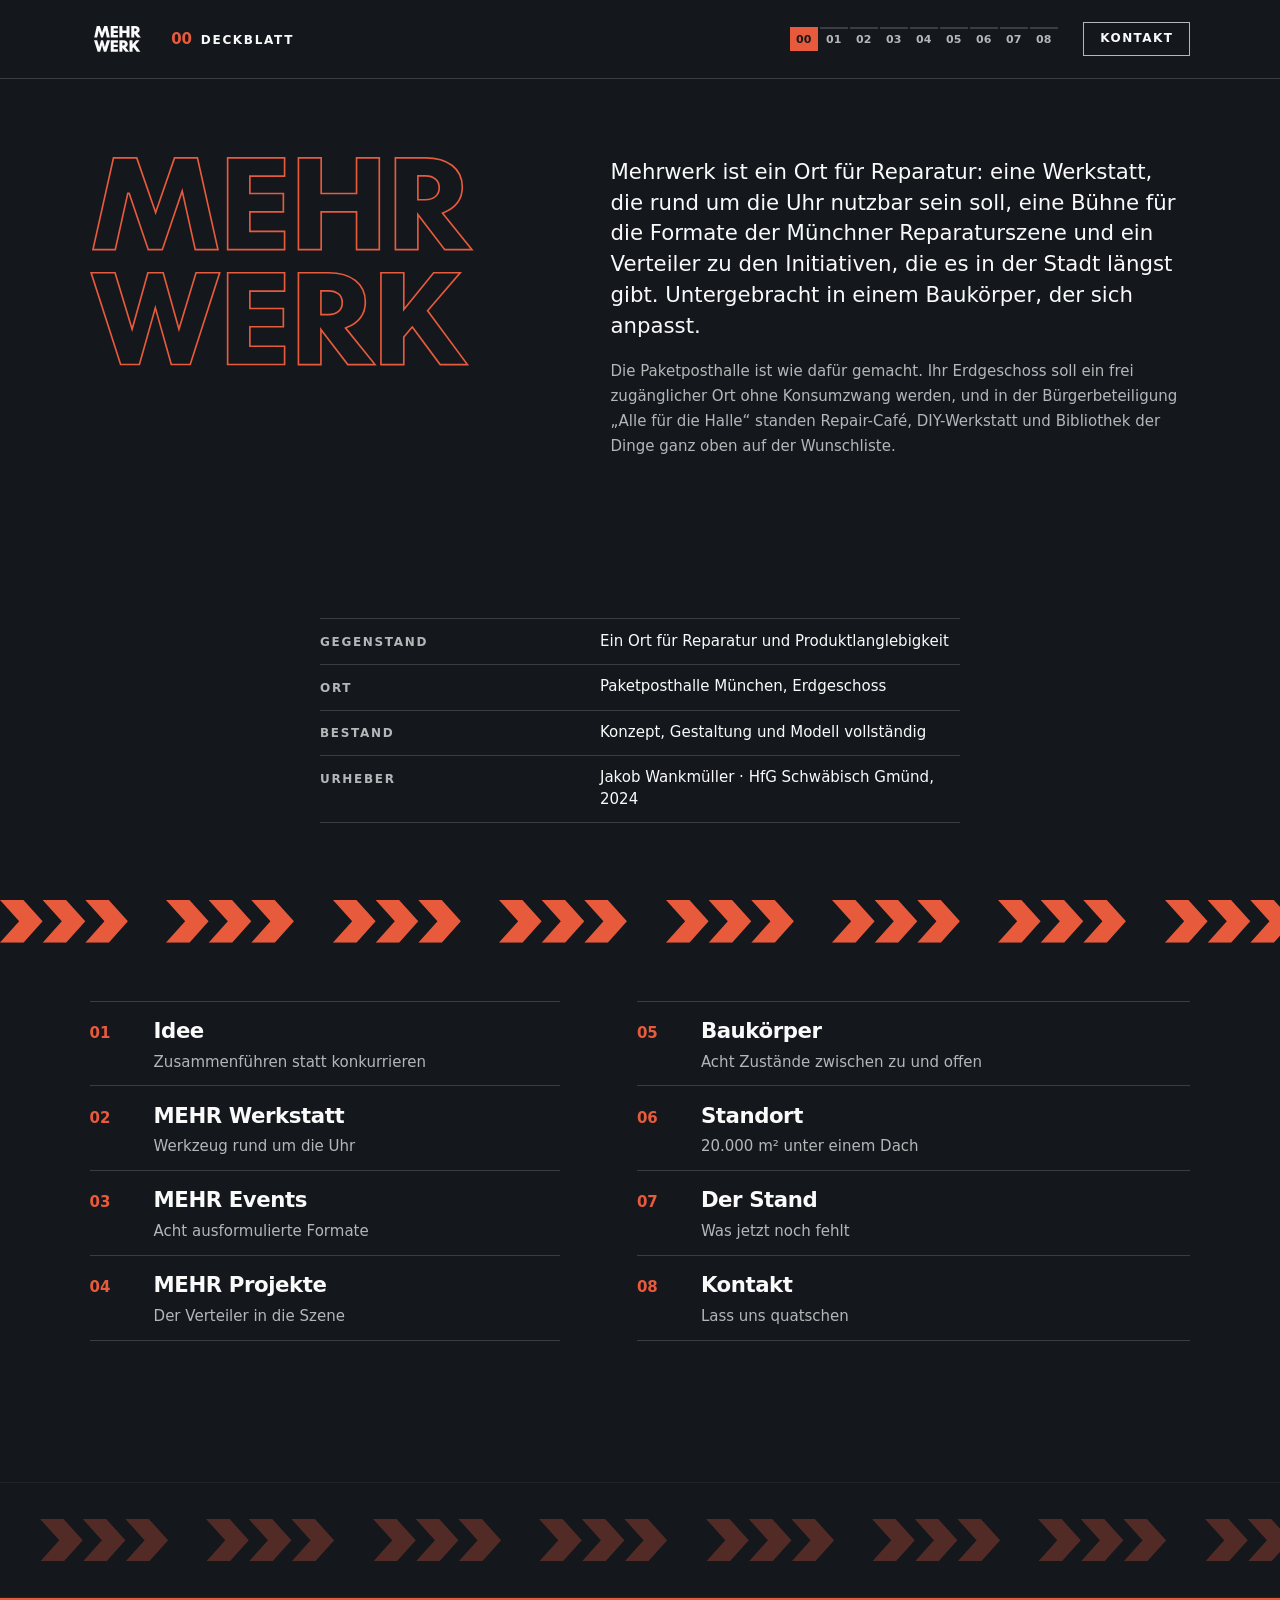
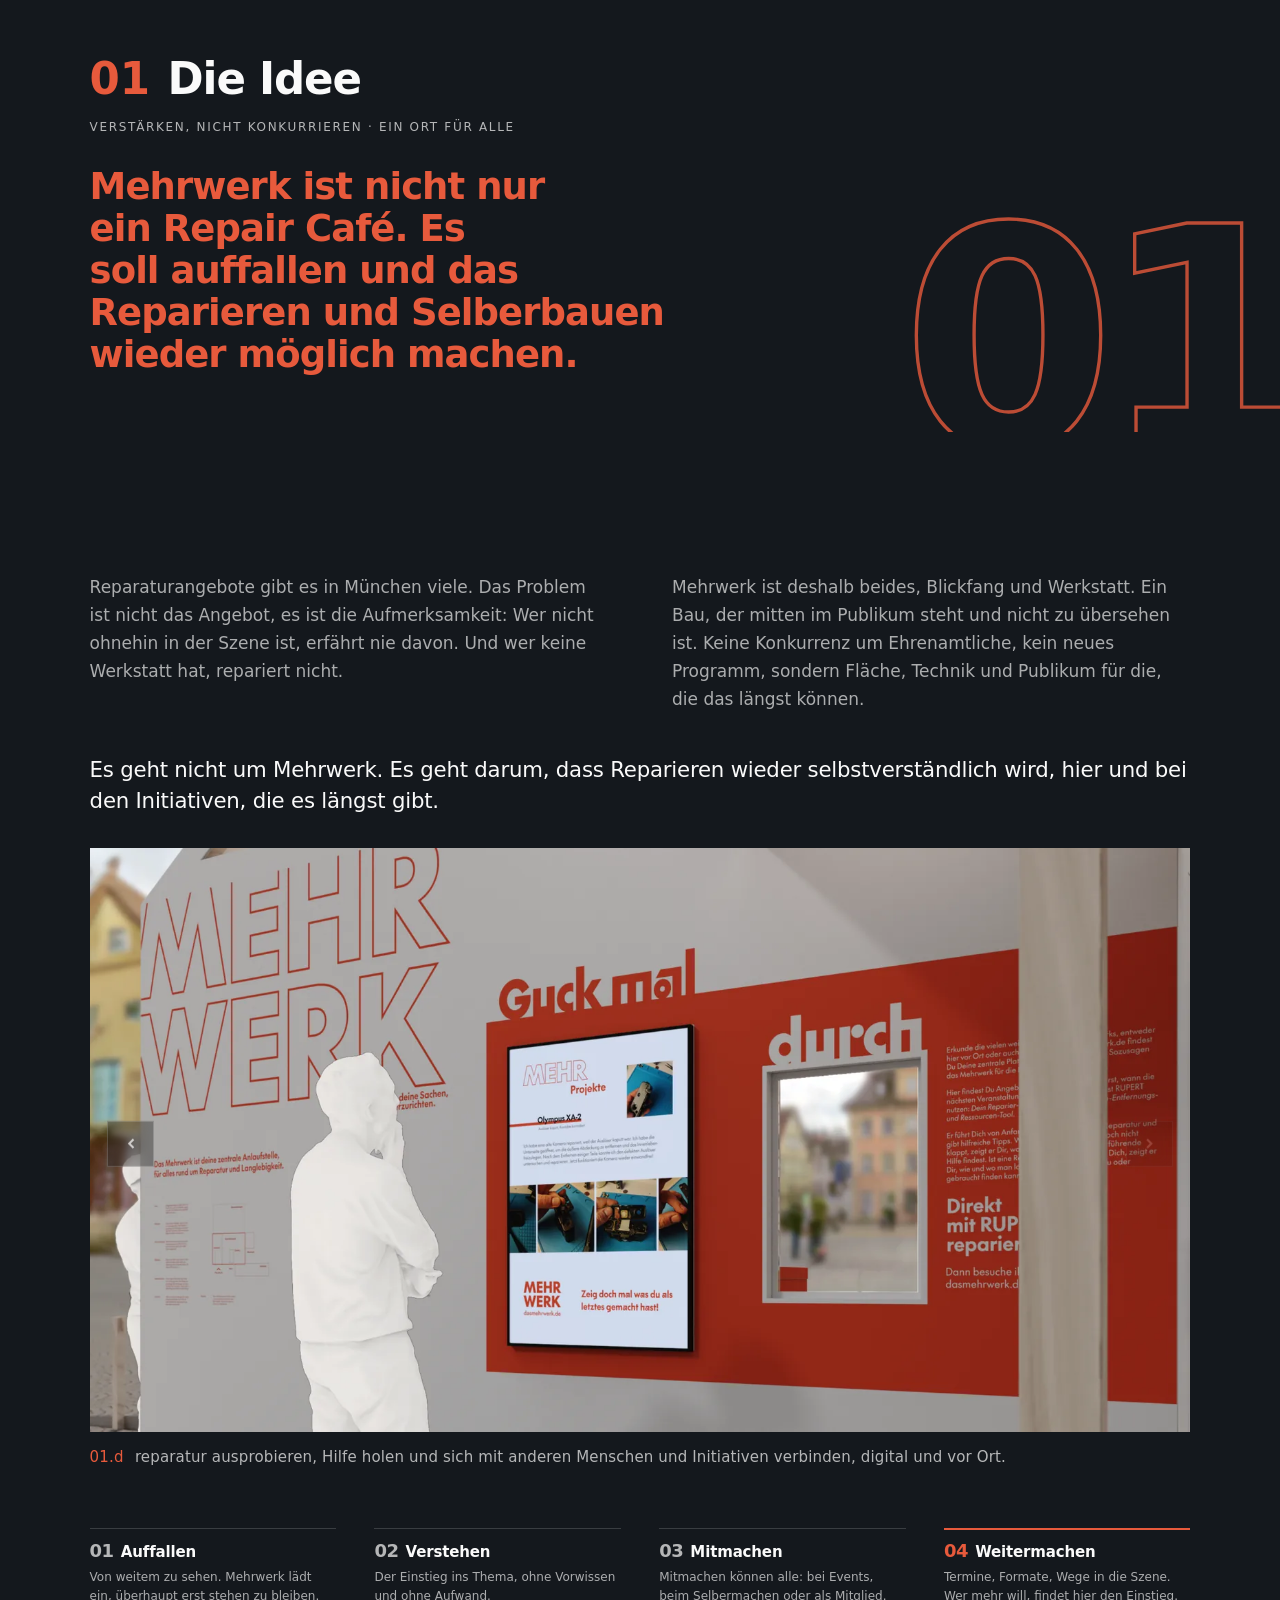
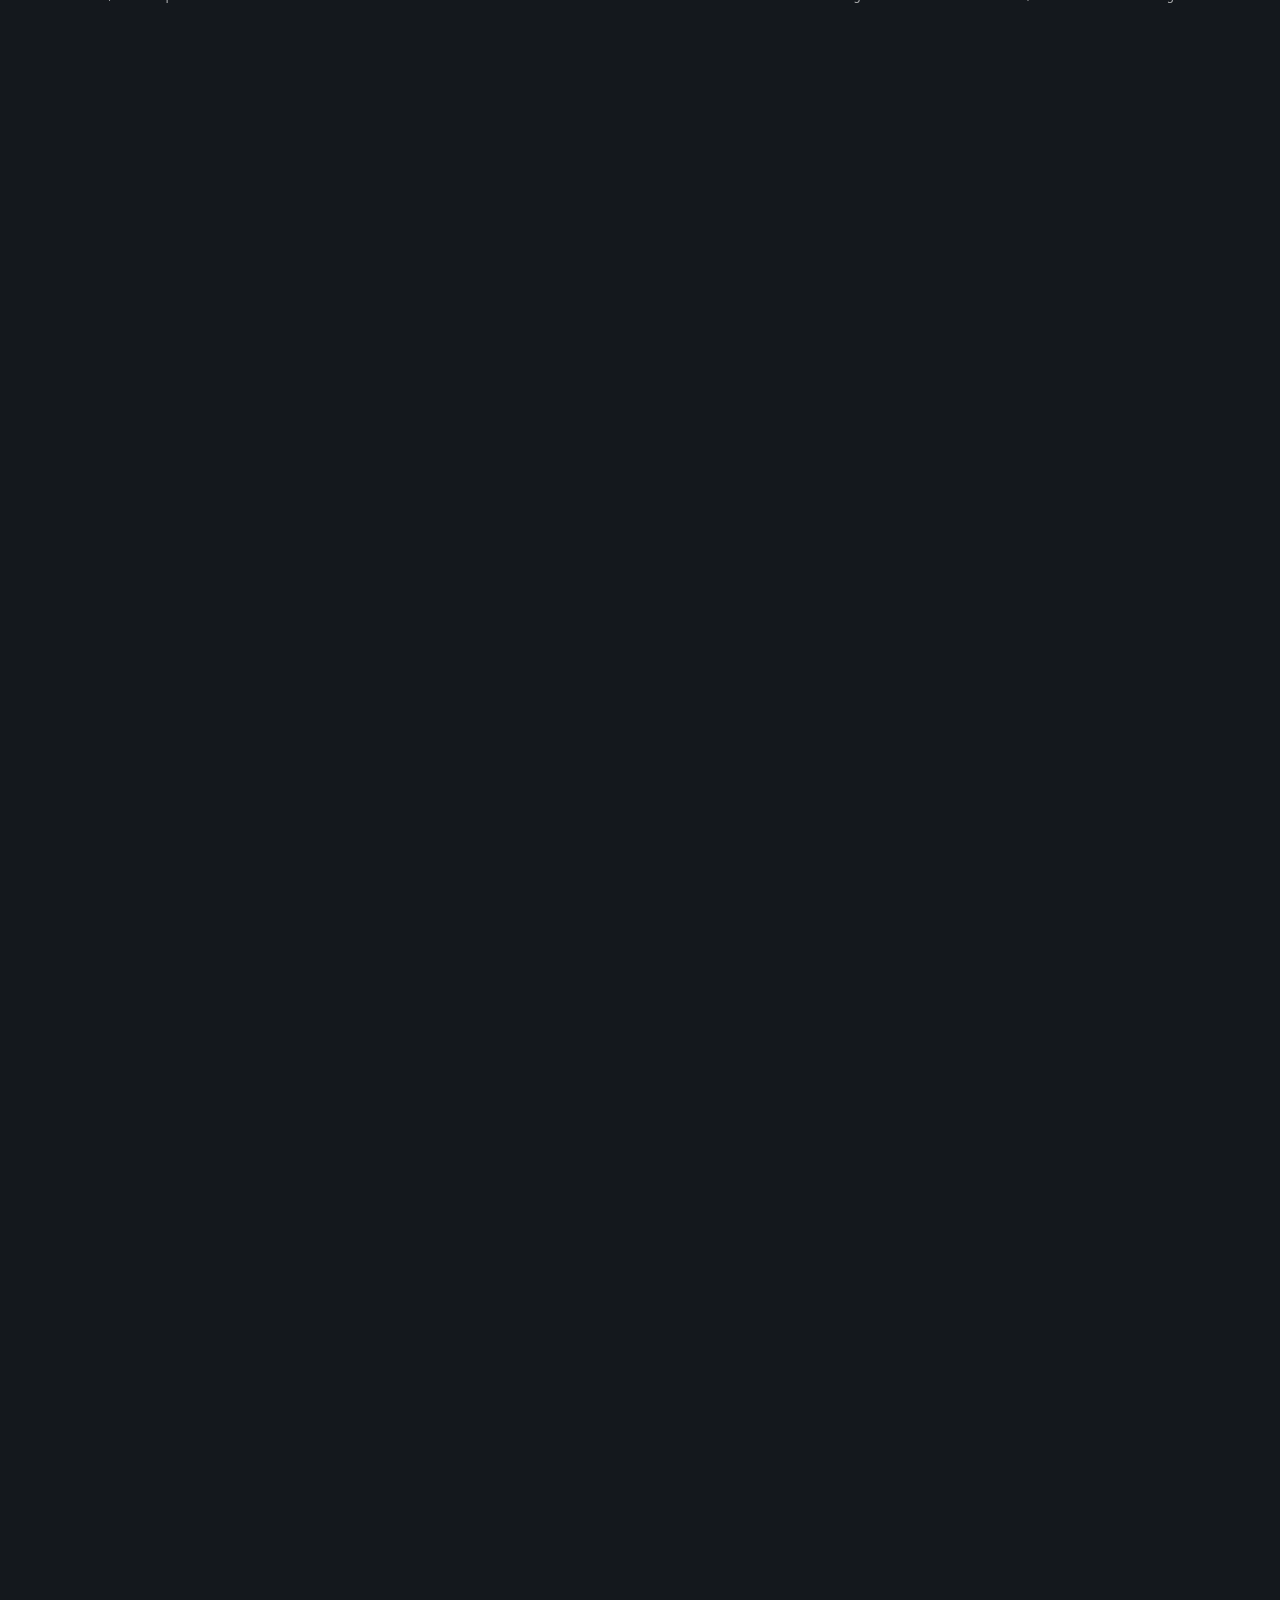
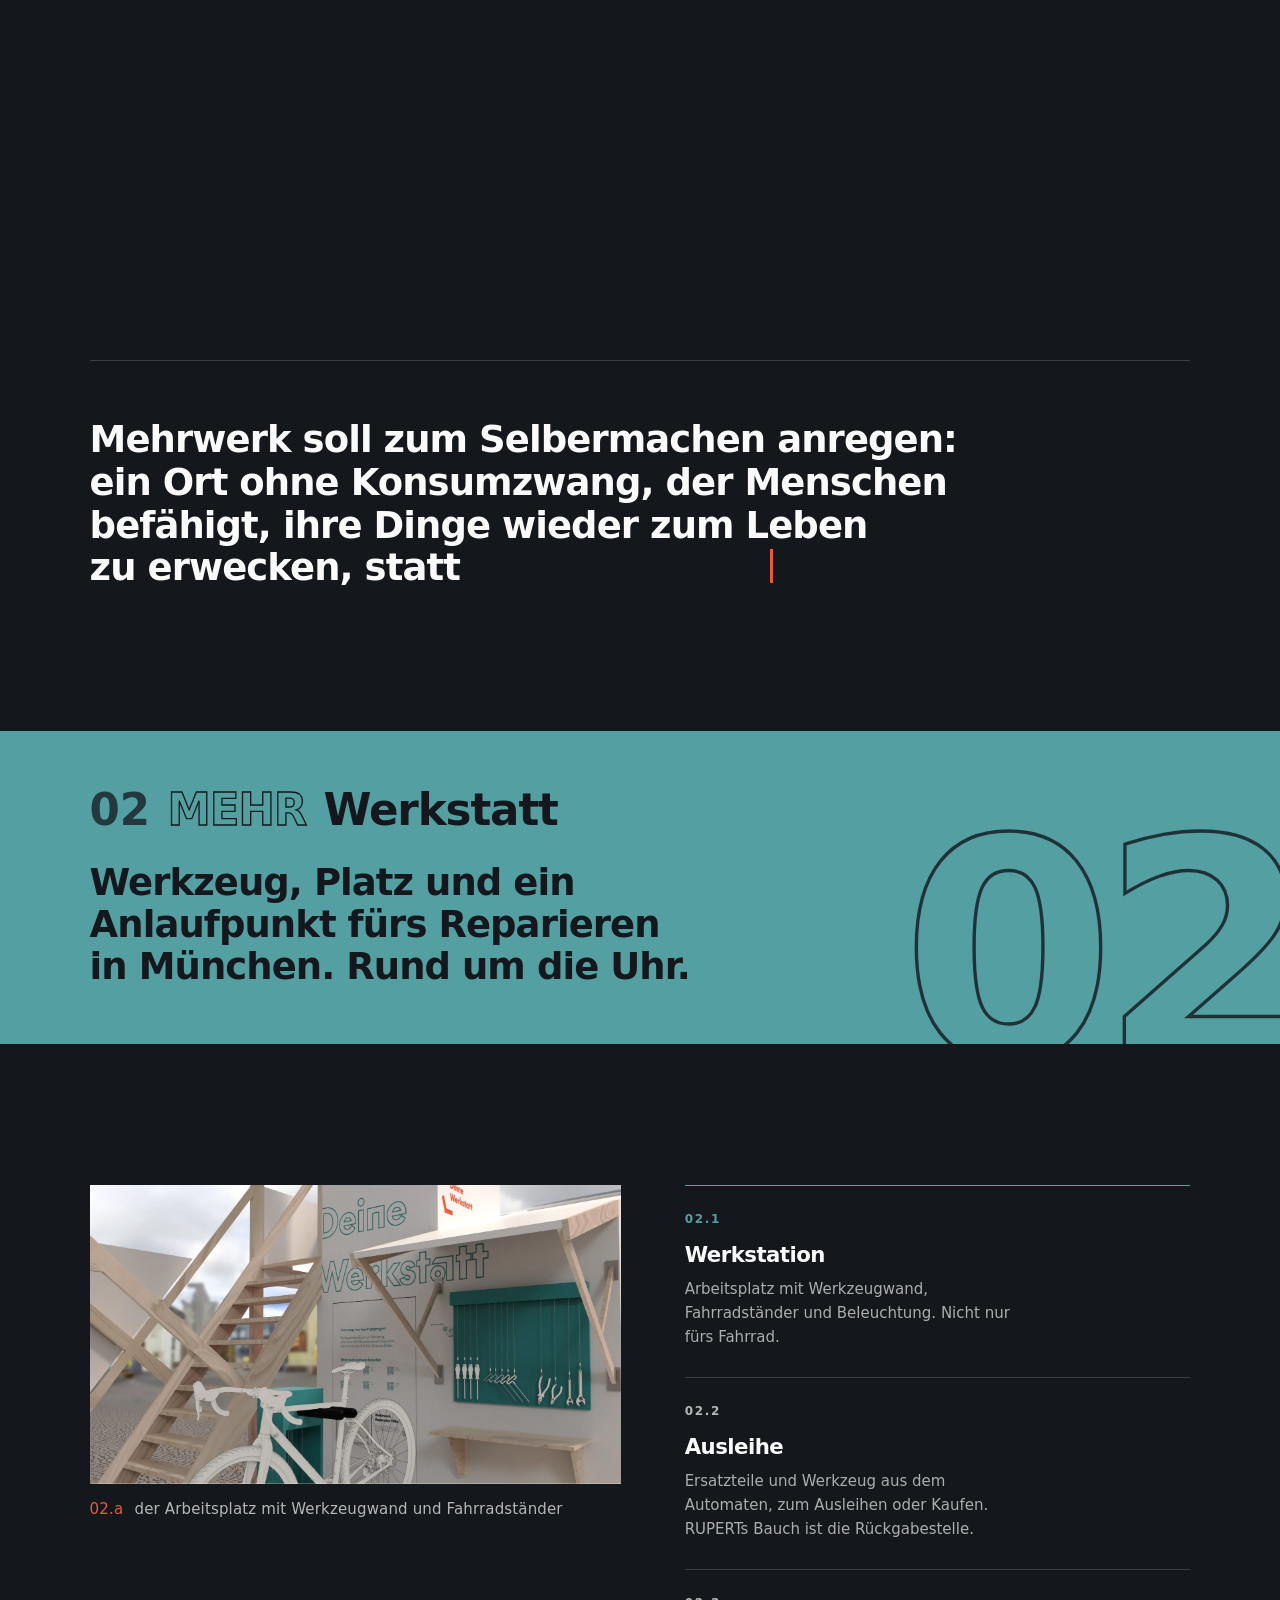
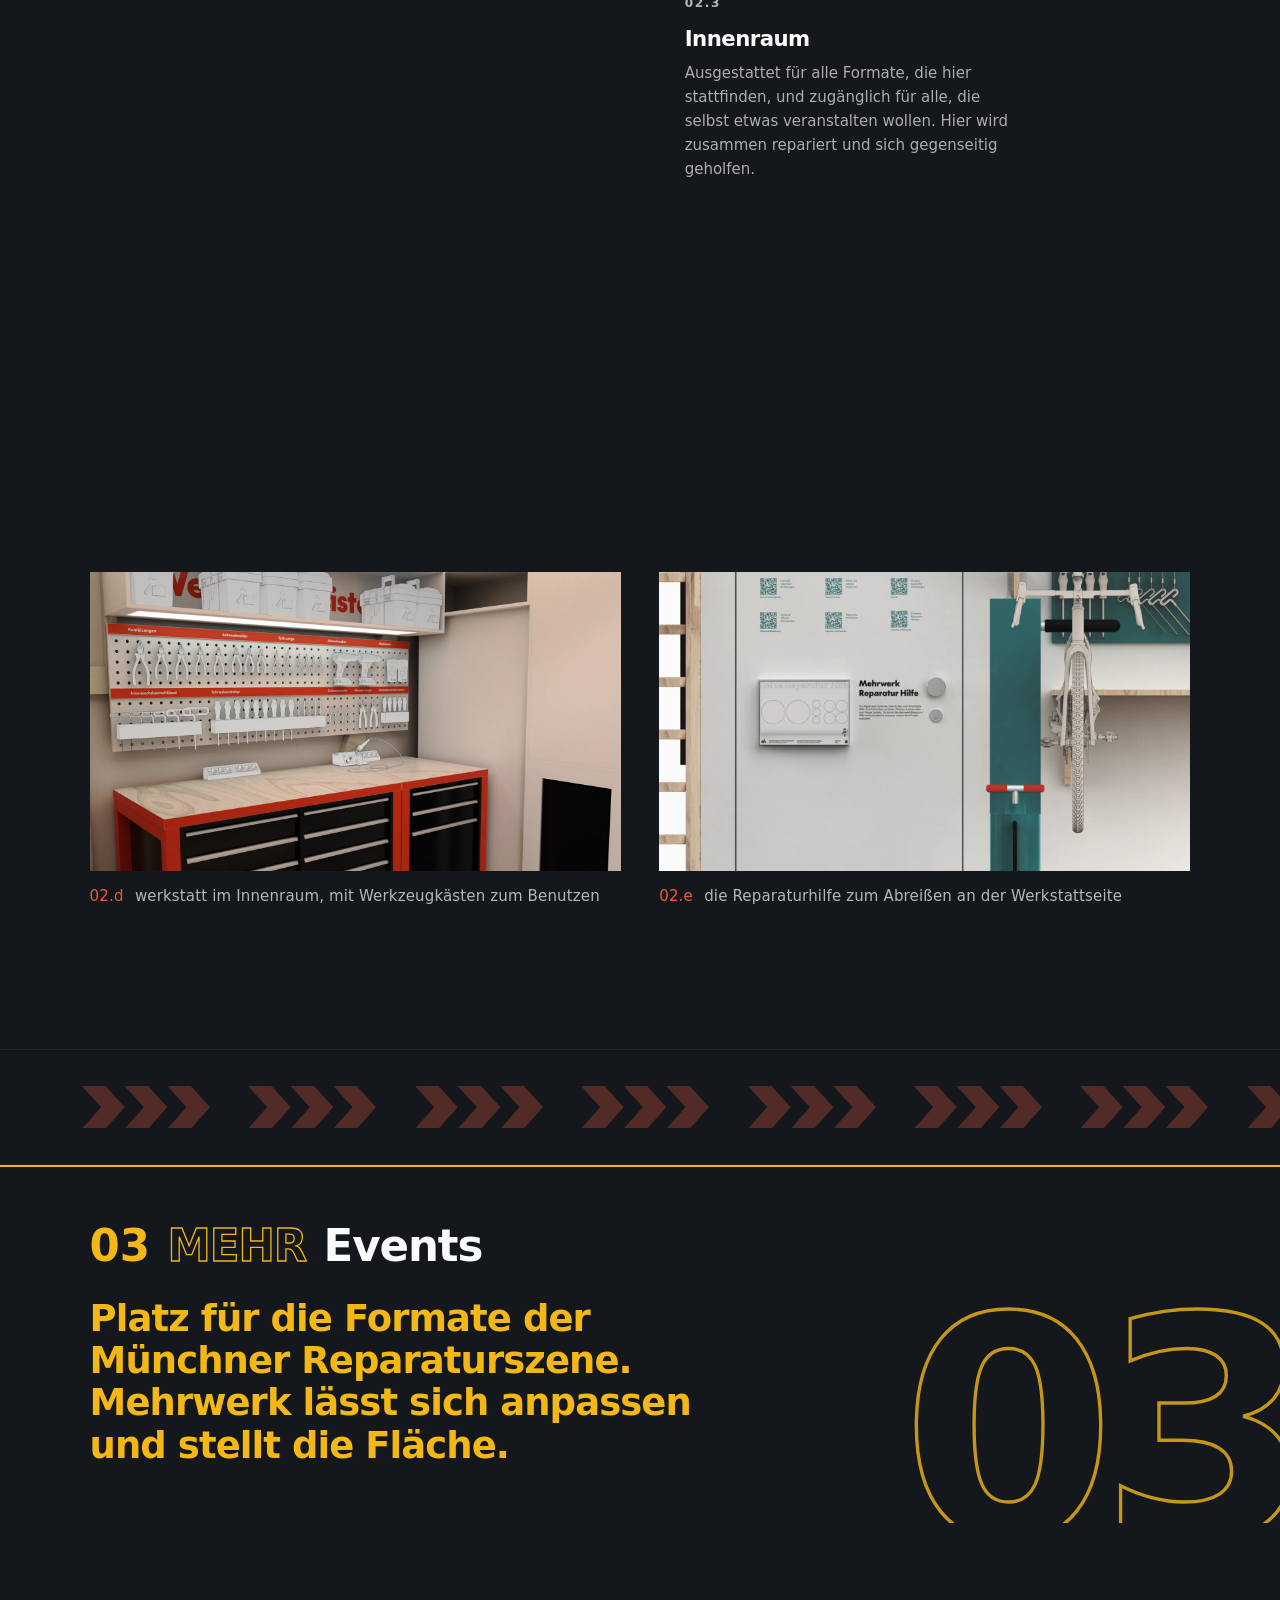
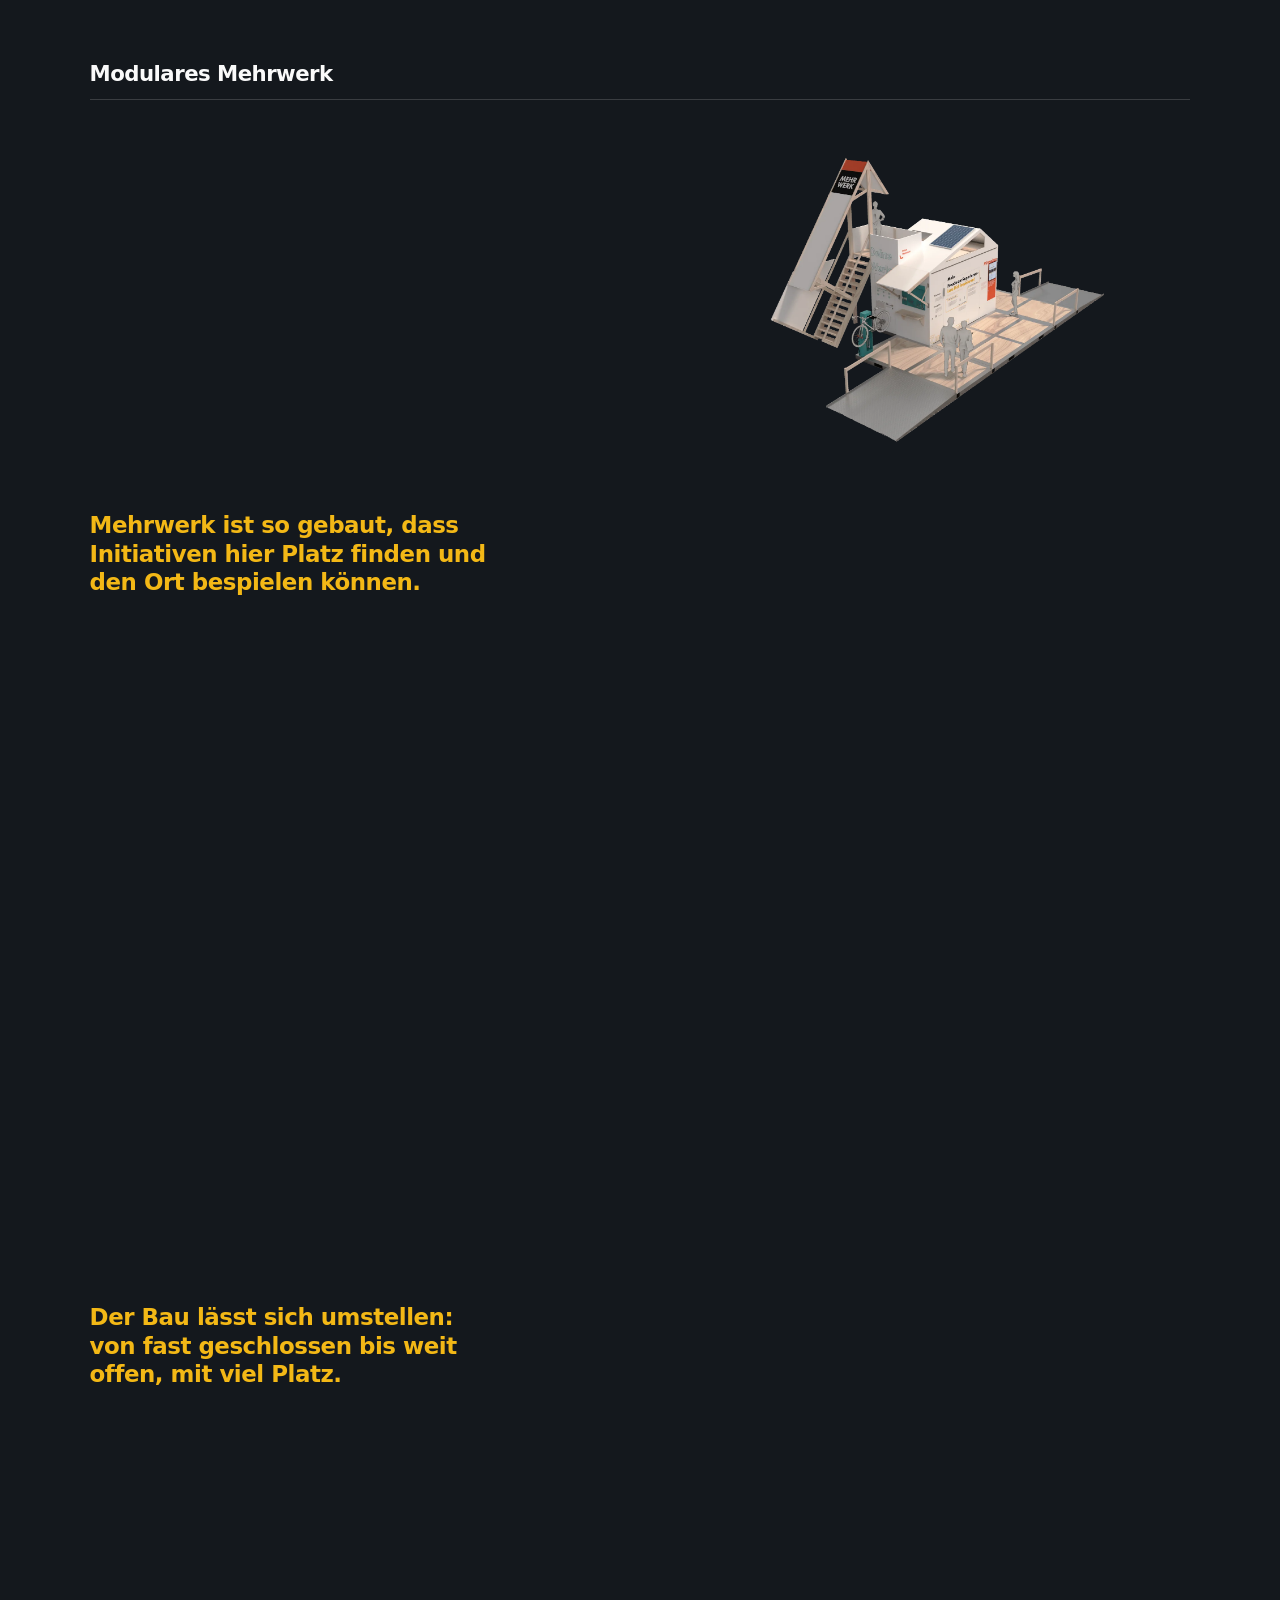
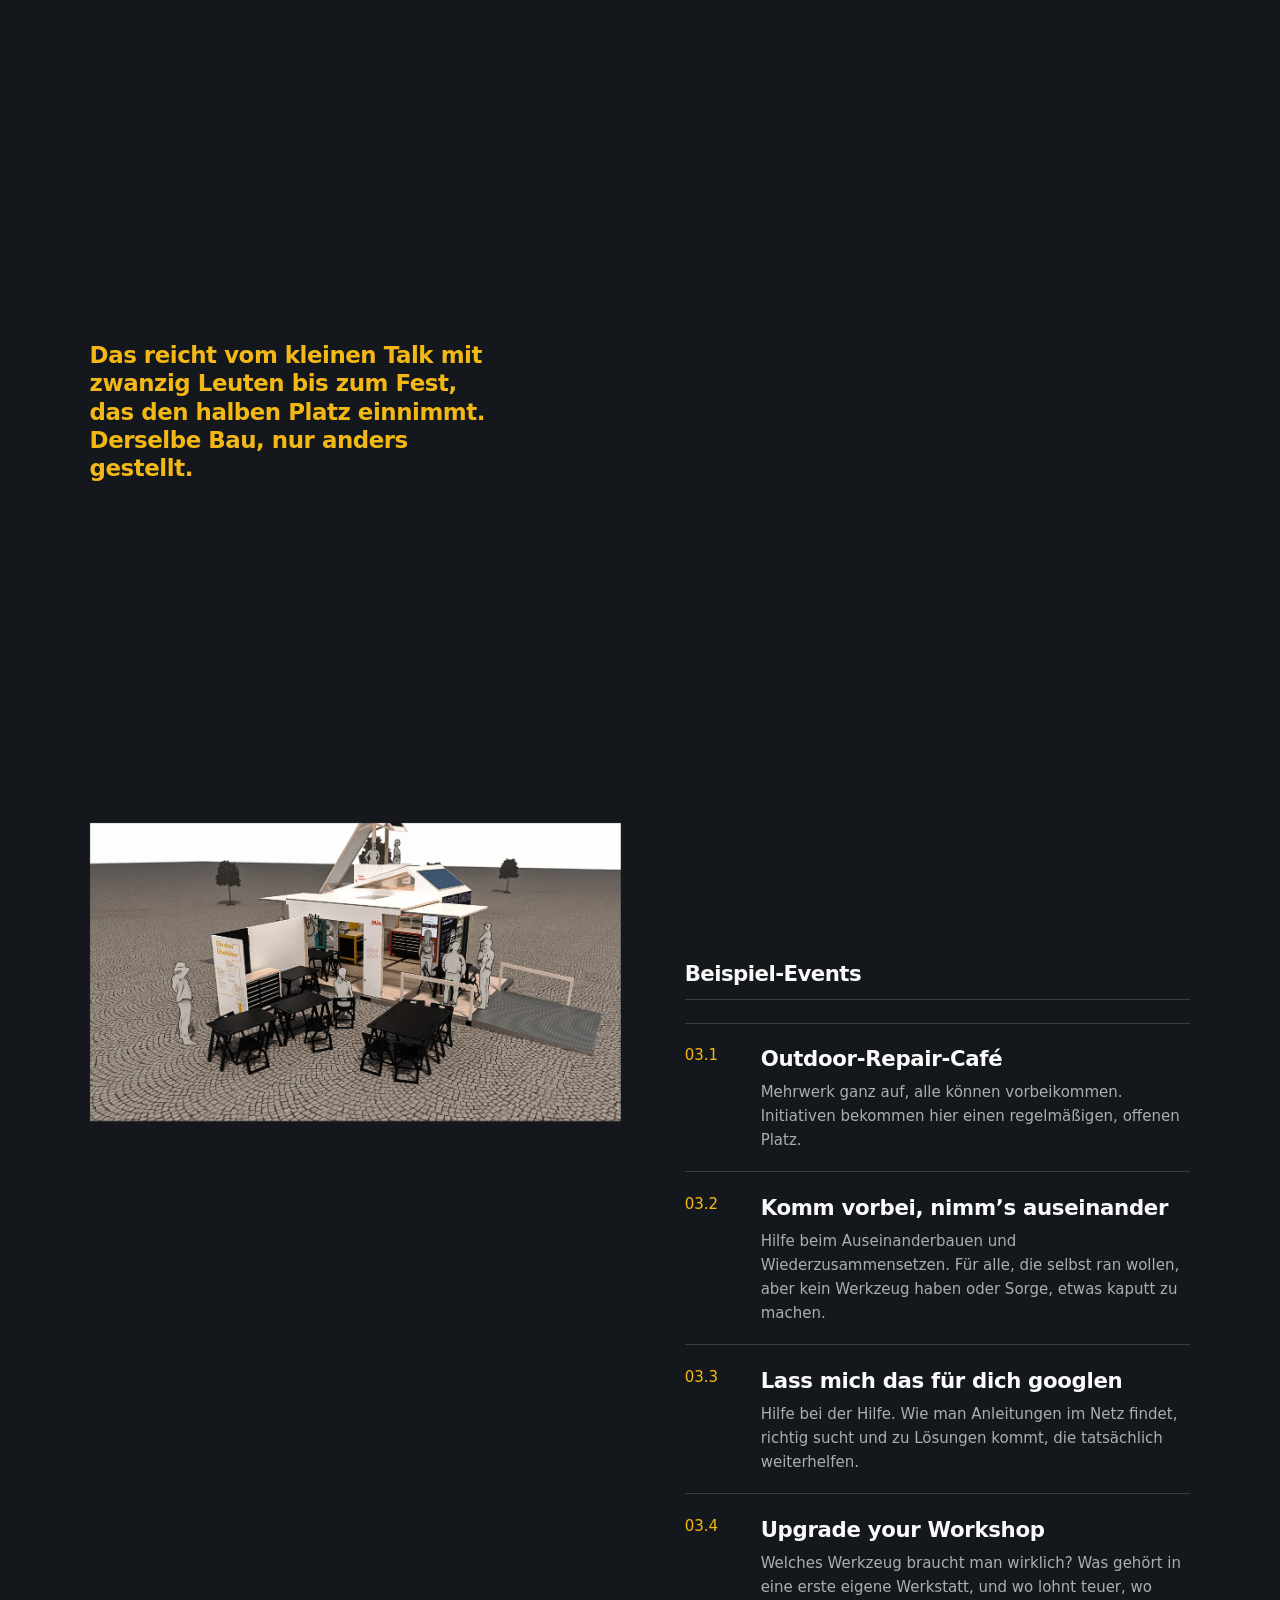
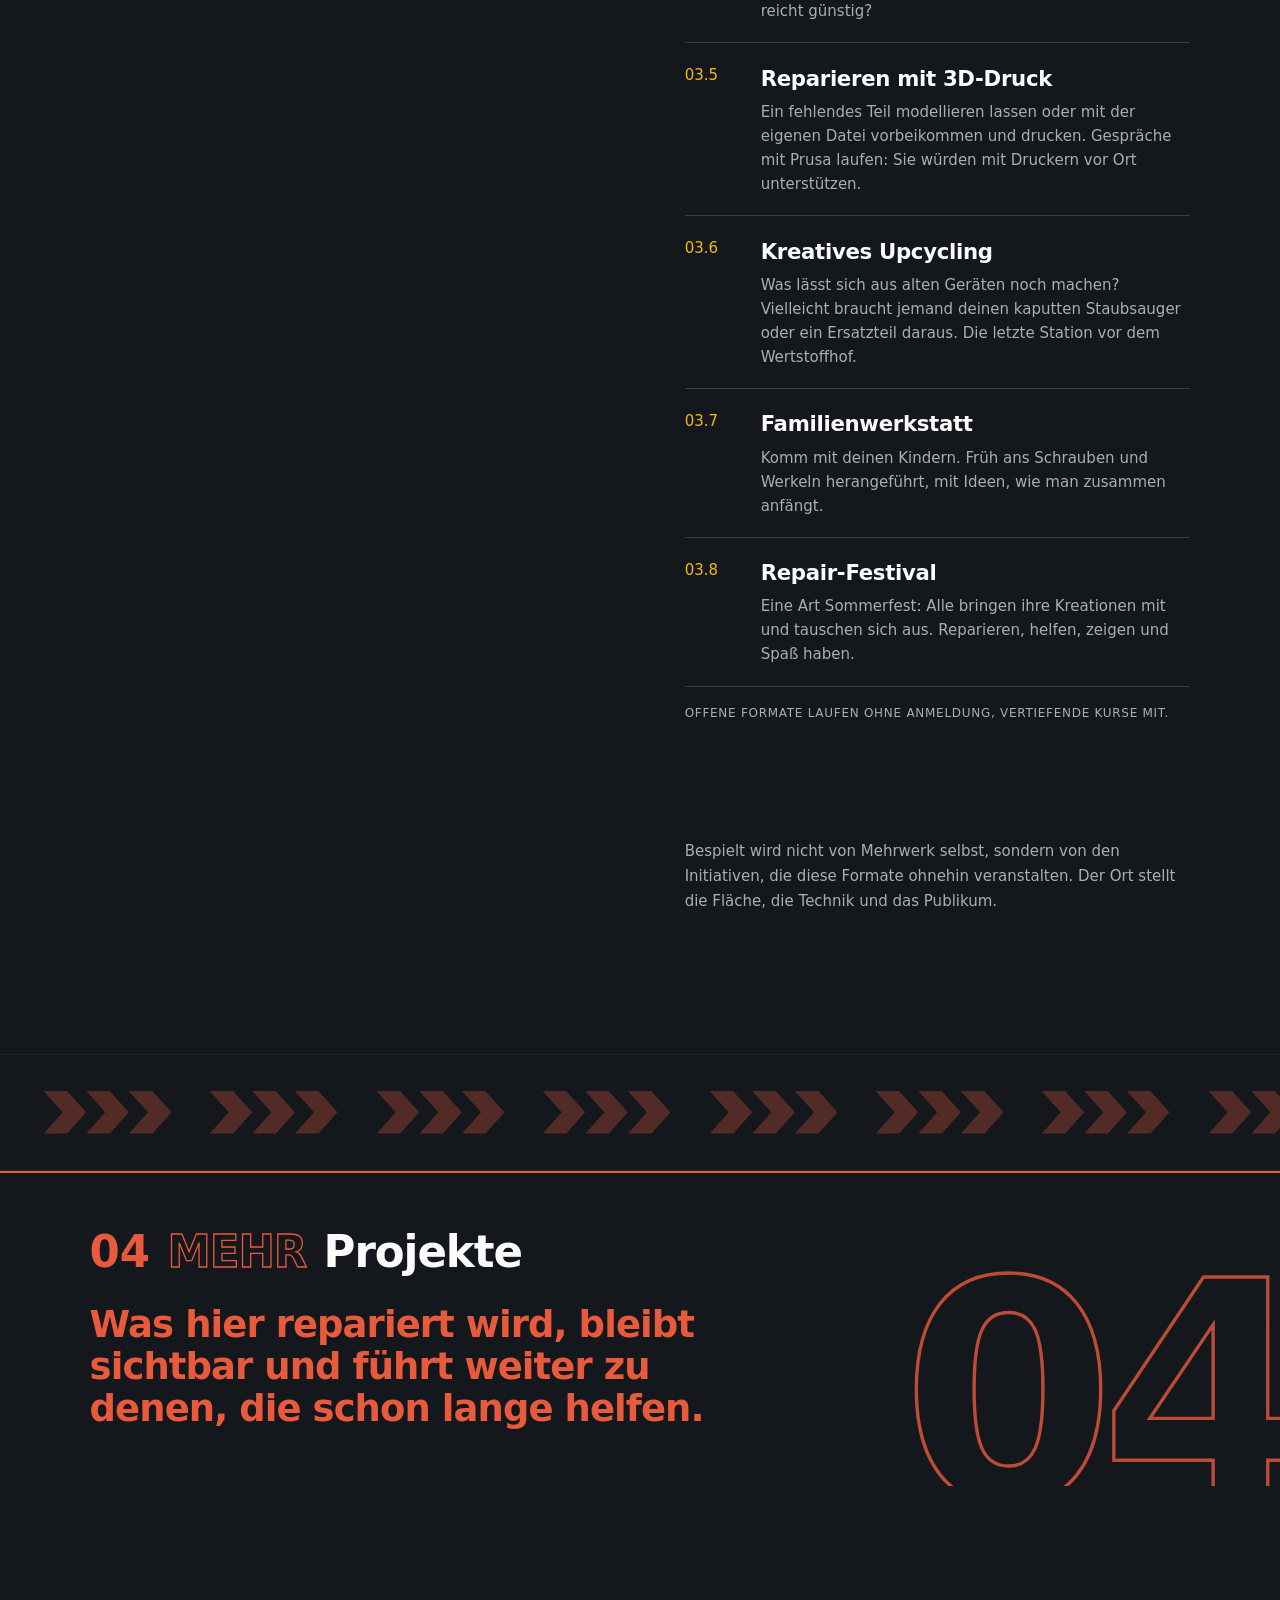
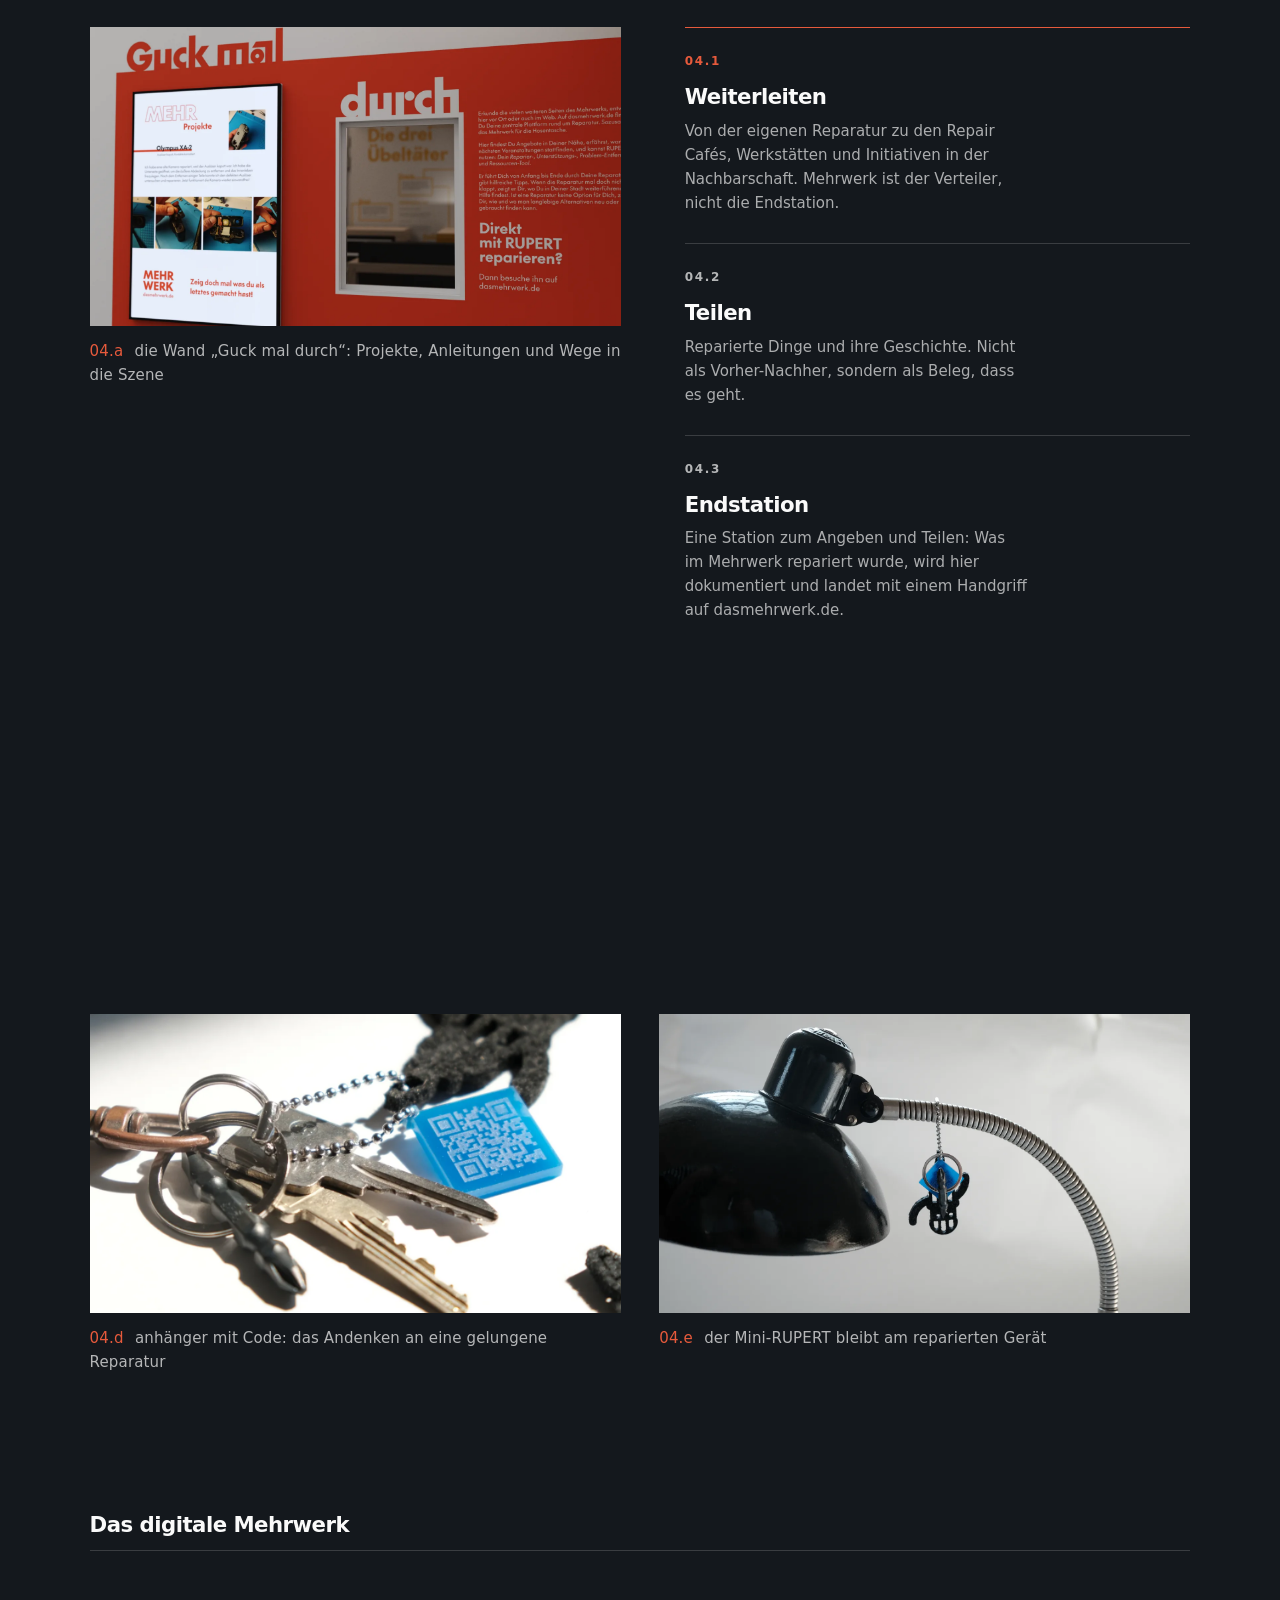
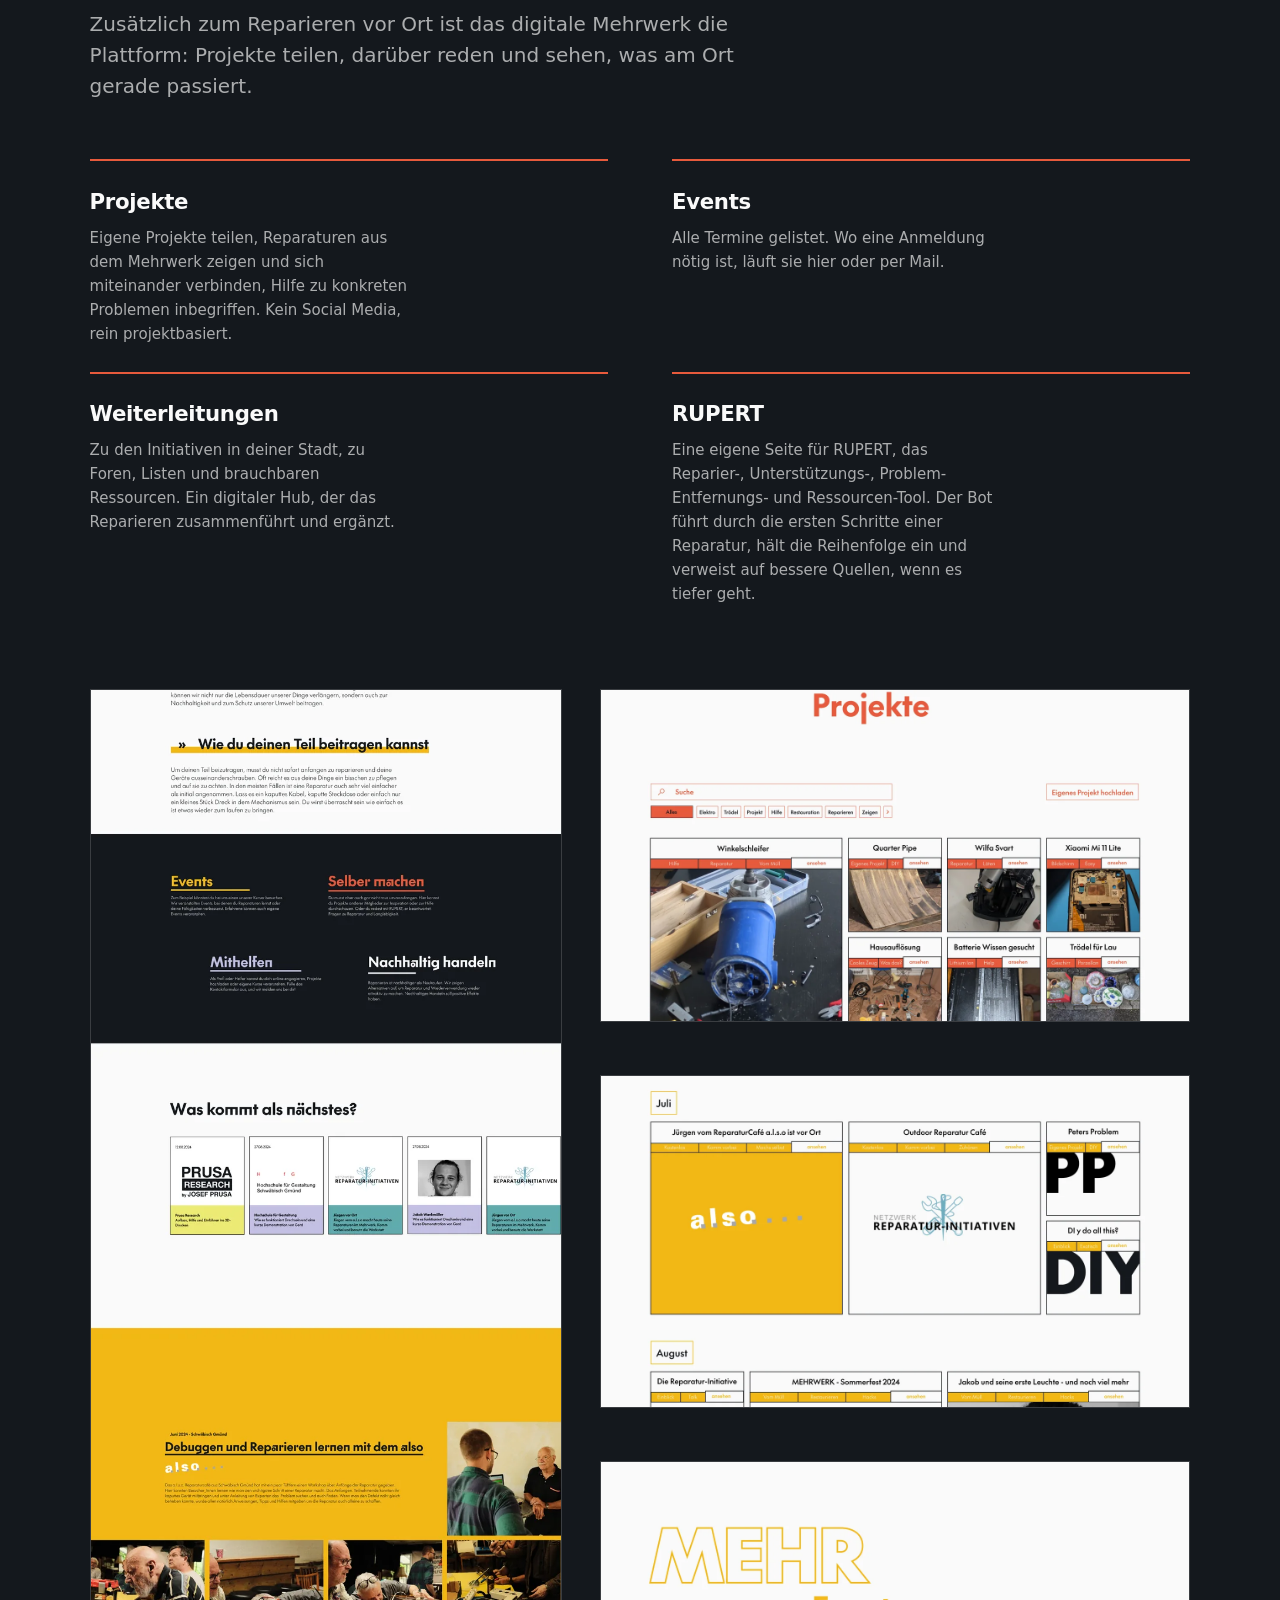
==== commit ec5c78ef: "Leiste: langer Titel kuerzt sich, statt die Leiste umbrechen zu lassen Der Stand hatte flex-basis au" ====
--- a/index.html
+++ b/index.html
@@ -67,6 +67,12 @@
           fill="currentColor"
         />
       </symbol>
+      <symbol id="brief" viewBox="0 0 24 24">
+        <path
+          d="M2 5h20v14H2V5zm2.4 2L12 12.6 19.6 7H4.4zM20 8.9l-8 5.9-8-5.9V17h16V8.9z"
+          fill="currentColor"
+        />
+      </symbol>
       <symbol id="pfeil" viewBox="0 0 24 24">
         <path
           d="M8.5 3.2L17.3 12l-8.8 8.8-2.6-2.6L12.1 12 5.9 5.8z"
@@ -103,7 +109,12 @@
         <a href="#pos-08" data-spur-tick><span>08</span></a>
       </nav>
 
-      <a class="leiste__cta" href="#pos-08">Kontakt</a>
+      <a class="leiste__cta" href="#pos-08" aria-label="Kontakt">
+        <svg class="leiste__cta-icon" aria-hidden="true" focusable="false">
+          <use href="#brief" />
+        </svg>
+        <span class="leiste__cta-wort">Kontakt</span>
+      </a>
     </header>
 
     <main>
--- a/styles.css
+++ b/styles.css
@@ -205,12 +205,16 @@
   background: var(--red);
 }
 
+/* Der Stand nimmt den freien Platz und gibt ihn auch wieder her: flex-basis 0
+   heisst, ein langer Titel kann die Leiste weder umbrechen noch das Verzeichnis
+   zusammenschieben — er kuerzt sich selbst. Sonst wandert die Leistenhoehe beim
+   Scrollen mit der Titellaenge, und alles daran haengende springt. */
 .leiste__stand {
+  flex: 1 1 0;
   display: flex;
   align-items: baseline;
   gap: 0.55rem;
   min-width: 0;
-  margin-right: auto;
 }
 
 .leiste__nr {
@@ -231,6 +235,7 @@
 }
 
 .spur {
+  flex: none;
   display: flex;
   gap: 2px;
 }
@@ -264,6 +269,9 @@
 
 .leiste__cta {
   flex: none;
+  display: inline-flex;
+  align-items: center;
+  gap: 0.5rem;
   padding: 0.4rem 1rem;
   font-size: var(--fs-mikro);
   font-weight: 600;
@@ -283,6 +291,12 @@
   color: var(--ink);
 }
 
+.leiste__cta-icon {
+  display: none;
+  width: 1rem;
+  height: 1rem;
+}
+
 /* Unter 60rem bricht das Verzeichnis als voller Streifen um. Die echte
    Leistenhöhe misst das Skript, daran hängen Sprungziele und Klebeköpfe. */
 @media (max-width: 60rem) {
@@ -292,6 +306,9 @@
   }
 
   .spur {
+    /* Als eigener Streifen darf das Verzeichnis wieder nachgeben: die
+       negativen Raender machen es breiter als die Zeile. */
+    flex: 0 1 auto;
     order: 9;
     width: 100%;
     margin-inline: calc(-1 * max(var(--rand), (100% - var(--weit)) / 2));
@@ -306,6 +323,25 @@
     width: auto;
     height: 1.6rem;
     border-top: 0;
+  }
+
+  /* Eng wird es in der oberen Zeile: dort steht der Knopf nur als Zeichen,
+     damit der Titel den Platz bekommt. */
+  .leiste__cta {
+    padding: 0.5rem;
+  }
+
+  .leiste__cta-icon {
+    display: block;
+  }
+
+  .leiste__cta-wort {
+    position: absolute;
+    width: 1px;
+    height: 1px;
+    overflow: hidden;
+    clip-path: inset(50%);
+    white-space: nowrap;
   }
 }
 
@@ -804,10 +840,25 @@
   aspect-ratio: auto;
 }
 
-/* Die Unterschrift haengt unter dem Rahmen, nicht darin — sonst deckte
-   sie das Bild ab. Deshalb bekommt der Rahmen unten ihren Platz. */
+/* Die Unterschrift haengt unter dem Rahmen, nicht darin, sonst deckte sie
+   das Bild ab. Deshalb bekommt der Rahmen unten ihren Platz reserviert.
+   Beide Werte haengen an derselben Groesse: sonst laeuft die Unterschrift
+   aus dem reservierten Feld heraus, und durch den Ueberhang scrollt der
+   Text der Liste sichtbar hindurch. Drei Zeilen plus Abstand. */
 .js-wechsel .wechsel {
-  padding-bottom: 3.65rem;
+  --unterschrift: 5.2rem;
+  padding-bottom: var(--unterschrift);
+}
+
+.js-wechsel .wechsel__bild figcaption {
+  min-height: calc(var(--unterschrift) - 0.85rem);
+}
+
+/* Wo keine Unterschrift steht, wird auch kein Platz dafuer freigehalten.
+   Betrifft das modulare Mehrwerk und die Eventbilder: dort zeigen die
+   Bilder beispielhaft, was passiert, und tragen keine eigene Zeile. */
+.js-wechsel .wechsel:not(:has(figcaption)) {
+  --unterschrift: 0rem;
 }
 
 .js-wechsel .wechsel__bild figcaption {
@@ -818,16 +869,31 @@
 }
 
 /* Auf schmalen Schirmen steht das Bild ueber der Liste statt daneben.
-   Damit der Wechsel ueberhaupt zu sehen ist, klebt es dort auch — sonst
-   waere es aus dem Bild, sobald man den zweiten Punkt liest. Der Grund
-   der Sektion liegt darunter, damit die Liste nicht durchscheint. */
+   Damit der Wechsel ueberhaupt zu sehen ist, klebt es dort auch, sonst
+   waere es aus dem Bild, sobald man den zweiten Punkt liest.
+
+   Der Lauf war hier ein Grid, und ein klebendes Element ist im Grid auf
+   seine eigene Zeile beschraenkt: das Bild loeste sich, sobald die Liste
+   begann. Als Block reicht sein Klebebereich ueber den ganzen Lauf. */
 @media (max-width: 61.999rem) {
+  .lauf {
+    display: block;
+  }
+
+  .lauf > * + * {
+    margin-top: var(--luft-klein);
+  }
+
+  /* Buendig unter der Leiste samt Spur, kein Spalt dazwischen. Die Luft
+     ueber dem Bild liegt als Innenabstand im klebenden Block selbst und
+     traegt damit dessen Grund — sonst scrollte der Text durch den Spalt. */
   .js-wechsel .lauf > .wechsel {
     position: sticky;
-    top: calc(var(--leiste-h) + clamp(0.5rem, 2vw, 1rem));
+    top: var(--leiste-h);
     z-index: 1;
     background: var(--ink);
-    padding-bottom: calc(3.65rem + clamp(0.75rem, 2vw, 1.25rem));
+    padding-top: clamp(0.75rem, 2vw, 1.25rem);
+    padding-bottom: calc(var(--unterschrift) + clamp(0.75rem, 2vw, 1.25rem));
   }
 }
 
@@ -2705,3 +2771,43 @@
     justify-content: center;
   }
 }
+
+/* ══ Deckblatt auf schmalen Schirmen ═════════════════════ */
+
+/* Zwei Spalten waren fuer das Telefon zu eng: die Marke schrumpfte auf
+   Daumennagelgroesse, der Absatz daneben brach nach jedem zweiten Wort um.
+   Untereinander bekommt beides seine Breite. */
+@media (max-width: 46rem) {
+  .deck__fuss {
+    grid-template-columns: minmax(0, 1fr);
+    row-gap: clamp(1.75rem, 6vw, 3rem);
+  }
+
+  .deck__marke {
+    width: min(100%, 20rem);
+  }
+}
+
+/* ══ Modulares Mehrwerk auf schmalen Schirmen ════════════ */
+
+/* Nebeneinander bekommt jeder Satz einen Schirm fuer sich (siehe oben,
+   ab 62rem). Uebereinander galt das nicht: die drei Saetze zusammen hatten
+   knapp 370px Scrollweg, auf die sich fuenf Bildzustaende verteilen
+   mussten. Das sah aus wie Flackern, nicht wie eine Bewegung. Also
+   bekommen die Saetze auch hier ihren Weg, nur kuerzer, weil das klebende
+   Bild oben schon ein Drittel des Schirms einnimmt. */
+@media (max-width: 61.999rem) {
+  .modular__text {
+    gap: 0;
+  }
+
+  .modular__text li {
+    min-height: 62svh;
+    display: flex;
+    align-items: center;
+  }
+
+  .modular__text li:last-child {
+    min-height: 42svh;
+  }
+}
